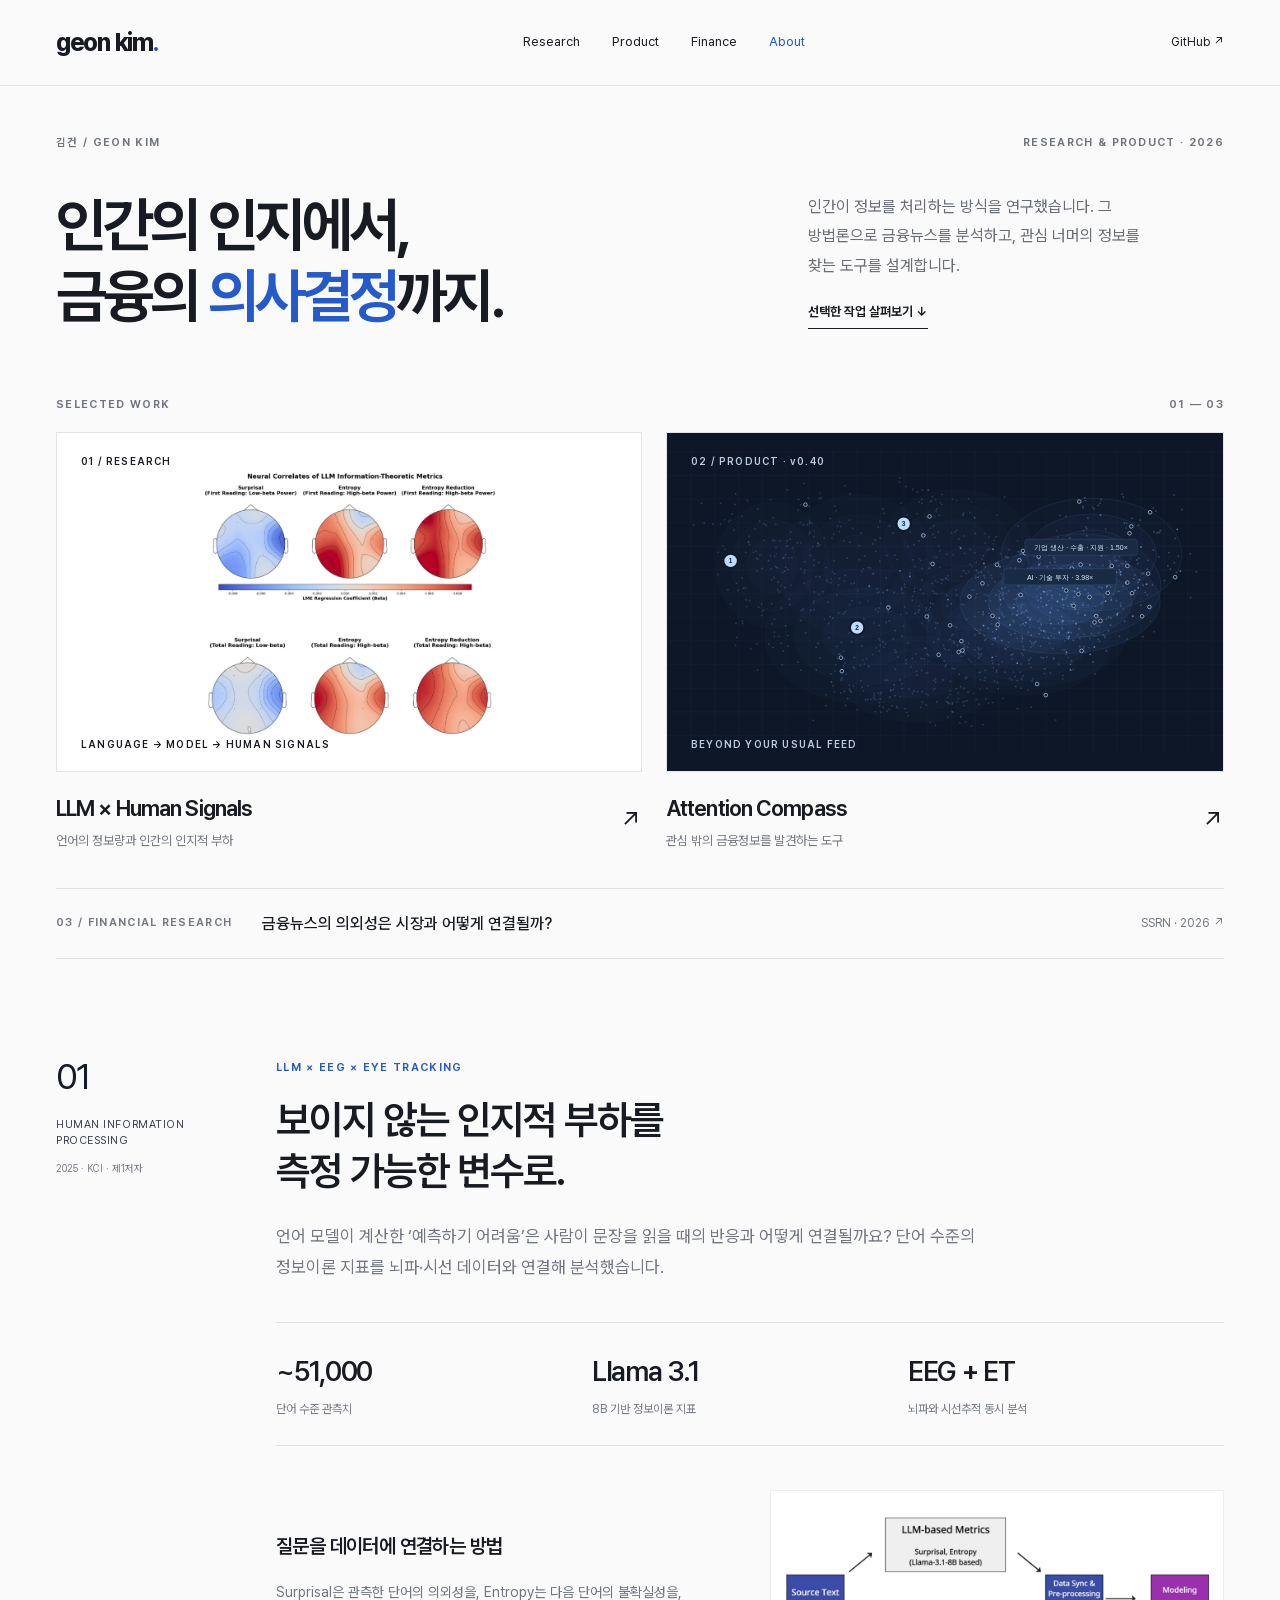
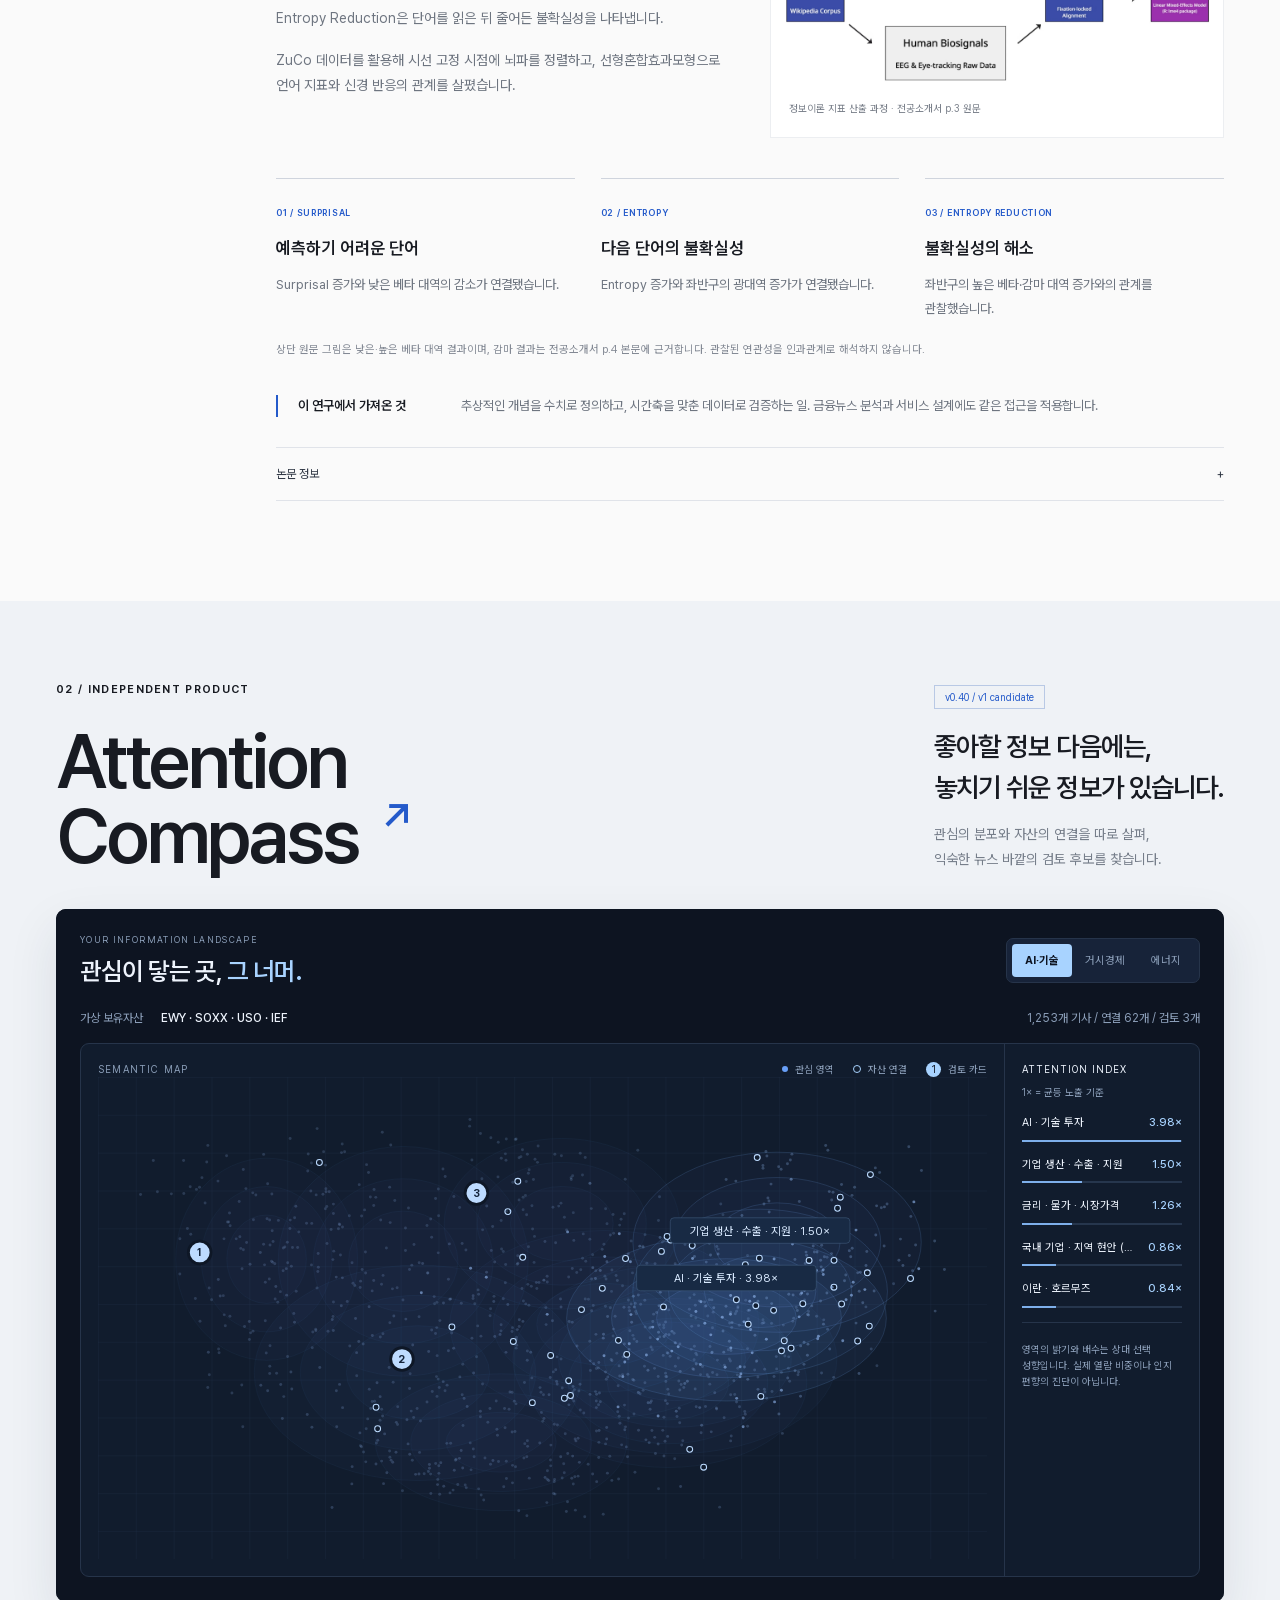
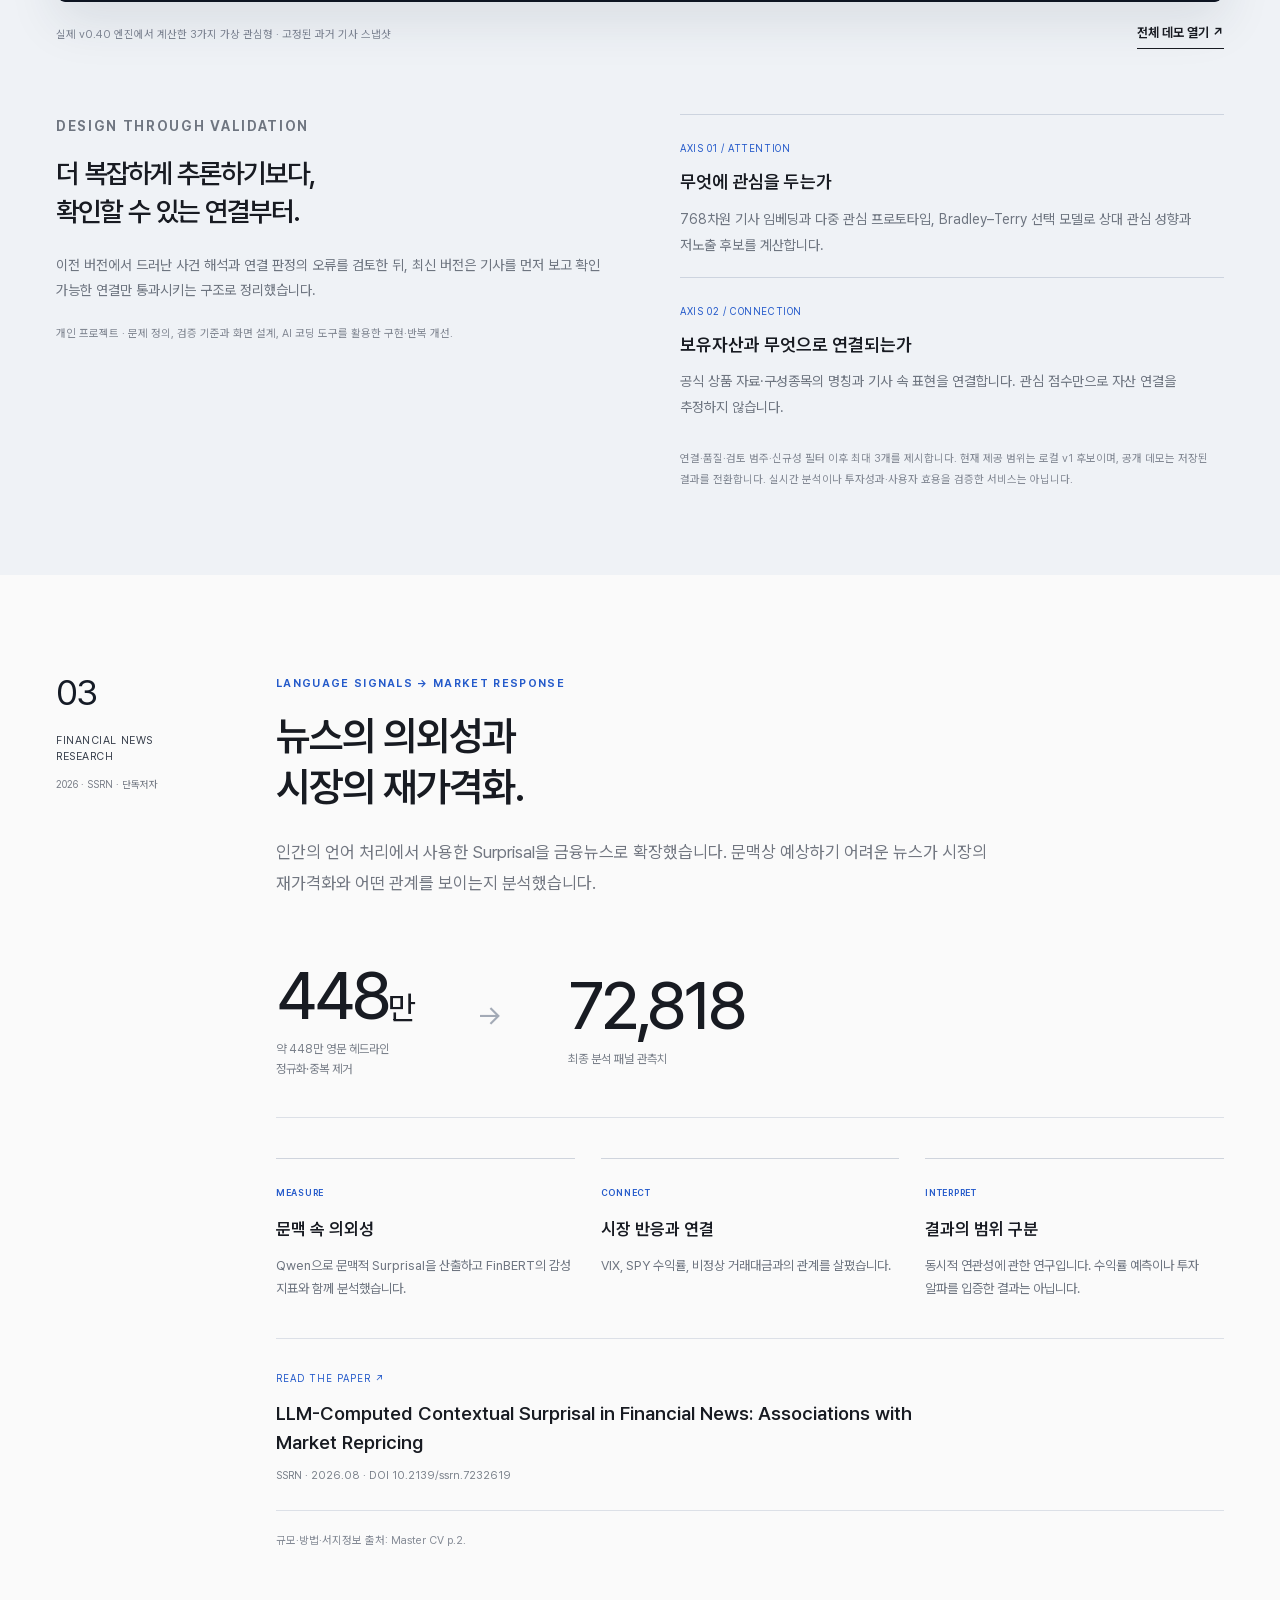
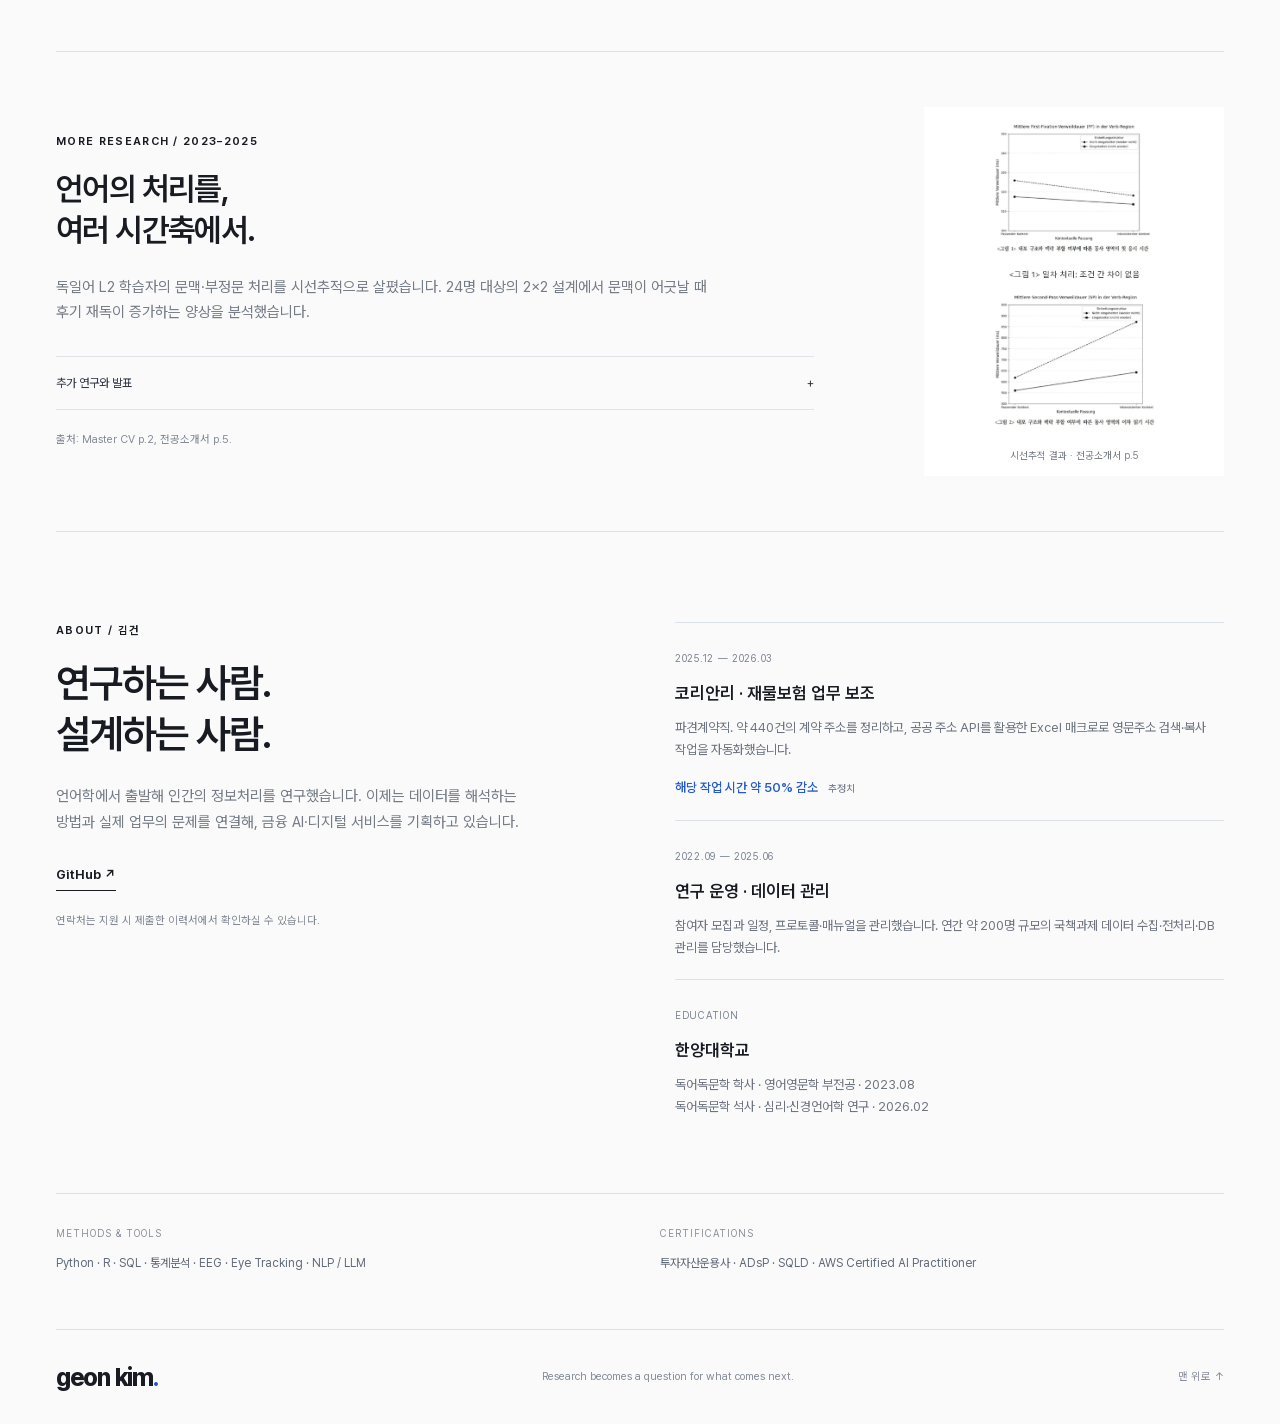
==== index.html @ 2569769a "Redesign portfolio and replace obsolete Compass image with v040 SVG demo" ====
<!doctype html>
<html lang="ko"><head><meta charset="utf-8"><meta name="viewport" content="width=device-width,initial-scale=1"><title>김건 · Geon Kim — Research & Product</title><meta name="description" content="인간의 정보처리 연구에서 금융 AI 서비스까지. 김건의 LLM·EEG 연구, Attention Compass, 금융뉴스 분석 포트폴리오."><meta name="theme-color" content="#fafafa"><meta property="og:title" content="김건 · Geon Kim — Research & Product"><meta property="og:description" content="인간의 인지에서, 금융의 의사결정까지."><link rel="stylesheet" href="styles.css"><script defer src="script.js"></script></head>
<body id="top"><a class="skip" href="#main">본문으로 이동</a><header class="header"><div class="wrap header-inner"><a class="wordmark" href="#top">geon kim<span>.</span></a><nav aria-label="주요 메뉴"><a href="#research">Research</a><a href="#compass">Product</a><a href="#finance">Finance</a><a href="#about">About</a></nav><a class="header-link" href="https://github.com/geon-geon" target="_blank" rel="noopener">GitHub ↗</a></div></header>
<main id="main"><section class="hero wrap"><div class="eyebrow hero-meta"><span>김건 / GEON KIM</span><span>RESEARCH & PRODUCT · 2026</span></div><div class="hero-main"><h1>인간의 인지에서,<br>금융의 <em>의사결정</em>까지.</h1><div class="hero-intro"><p>인간이 정보를 처리하는 방식을 연구했습니다. 그 방법론으로 금융뉴스를 분석하고, 관심 너머의 정보를 찾는 도구를 설계합니다.</p><a class="text-link" href="#research">선택한 작업 살펴보기 ↓</a></div></div>
<div class="section-label"><span>SELECTED WORK</span><span>01 — 03</span></div><div class="cover-grid"><a class="work-cover" href="#research"><div class="cover-image research-cover"><span class="cover-tag">01 / RESEARCH</span><img src="assets/eeg-topography.webp" alt="Surprisal, Entropy, Entropy Reduction과 베타 대역 EEG의 관계를 보여주는 원문 연구 그림" width="1437" height="1320"><span class="cover-bottom">LANGUAGE → MODEL → HUMAN SIGNALS</span></div><div class="cover-caption"><div><h2>LLM × Human Signals</h2><p>언어의 정보량과 인간의 인지적 부하</p></div><span>↗</span></div></a><a class="work-cover" href="#compass"><div class="cover-image product-cover"><span class="cover-tag">02 / PRODUCT · v0.40</span><img src="assets/compass-map.svg" alt="Attention Compass v0.40의 실제 기사 좌표와 자산 연결을 그린 벡터 지도" width="940" height="510"><span class="cover-bottom">BEYOND YOUR USUAL FEED</span></div><div class="cover-caption"><div><h2>Attention Compass</h2><p>관심 밖의 금융정보를 발견하는 도구</p></div><span>↗</span></div></a></div><a class="finance-teaser" href="#finance"><span class="eyebrow">03 / FINANCIAL RESEARCH</span><h2>금융뉴스의 의외성은 시장과 어떻게 연결될까?</h2><span>SSRN · 2026 ↗</span></a></section>
<section id="research" class="case wrap"><div class="case-rail"><span class="case-number">01</span><p>HUMAN INFORMATION<br>PROCESSING</p><span>2025 · KCI · 제1저자</span></div><div class="case-body"><p class="eyebrow blue">LLM × EEG × EYE TRACKING</p><h2>보이지 않는 인지적 부하를<br>측정 가능한 변수로.</h2><p class="lead">언어 모델이 계산한 ‘예측하기 어려움’은 사람이 문장을 읽을 때의 반응과 어떻게 연결될까요? 단어 수준의 정보이론 지표를 뇌파·시선 데이터와 연결해 분석했습니다.</p><div class="facts"><div><strong>~51,000</strong><span>단어 수준 관측치</span></div><div><strong>Llama 3.1</strong><span>8B 기반 정보이론 지표</span></div><div><strong>EEG + ET</strong><span>뇌파와 시선추적 동시 분석</span></div></div><div class="research-method"><div><h3>질문을 데이터에 연결하는 방법</h3><p>Surprisal은 관측한 단어의 의외성을, Entropy는 다음 단어의 불확실성을, Entropy Reduction은 단어를 읽은 뒤 줄어든 불확실성을 나타냅니다.</p><p>ZuCo 데이터를 활용해 시선 고정 시점에 뇌파를 정렬하고, 선형혼합효과모형으로 언어 지표와 신경 반응의 관계를 살폈습니다.</p></div><figure><img src="assets/research-pipeline.webp" alt="텍스트 입력, 언어 모델, 토큰별 정보이론 지표 산출의 연구 파이프라인 원문" width="2088" height="852" loading="lazy"><figcaption>정보이론 지표 산출 과정 · 전공소개서 p.3 원문</figcaption></figure></div><div class="findings"><article><span>01 / SURPRISAL</span><h3>예측하기 어려운 단어</h3><p>Surprisal 증가와 낮은 베타 대역의 감소가 연결됐습니다.</p></article><article><span>02 / ENTROPY</span><h3>다음 단어의 불확실성</h3><p>Entropy 증가와 좌반구의 광대역 증가가 연결됐습니다.</p></article><article><span>03 / ENTROPY REDUCTION</span><h3>불확실성의 해소</h3><p>좌반구의 높은 베타·감마 대역 증가와의 관계를 관찰했습니다.</p></article></div><p class="fine">상단 원문 그림은 낮은·높은 베타 대역 결과이며, 감마 결과는 전공소개서 p.4 본문에 근거합니다. 관찰된 연관성을 인과관계로 해석하지 않습니다.</p><div class="transfer"><span>이 연구에서 가져온 것</span><p>추상적인 개념을 수치로 정의하고, 시간축을 맞춘 데이터로 검증하는 일. 금융뉴스 분석과 서비스 설계에도 같은 접근을 적용합니다.</p></div><details><summary>논문 정보 <span>+</span></summary><p>「대규모 언어 모델 기반 정보 이론적 복잡도 지표와 언어 처리의 신경 상관성」, 『언어』 50(2), 573–595. 2025.06 · 제1저자.</p><p class="fine">출처: Master CV p.2, 전공소개서 pp.3–4.</p></details></div></section>
<section id="compass" class="product-section"><div class="wrap"><div class="product-heading"><div><p class="eyebrow">02 / INDEPENDENT PRODUCT</p><h2>Attention<br>Compass<span>↗</span></h2></div><div><span class="release">v0.40 / v1 candidate</span><h3>좋아할 정보 다음에는,<br>놓치기 쉬운 정보가 있습니다.</h3><p>관심의 분포와 자산의 연결을 따로 살펴,<br>익숙한 뉴스 바깥의 검토 후보를 찾습니다.</p></div></div><div class="demo-frame"><iframe src="attention/index.html?embed=1" title="Attention Compass v0.40: 가상 관심형을 전환하는 실제 결과 데모" loading="lazy"></iframe></div><div class="demo-caption"><p>실제 v0.40 엔진에서 계산한 3가지 가상 관심형 · 고정된 과거 기사 스냅샷</p><a class="text-link" href="attention/index.html" target="_blank" rel="noopener">전체 데모 열기 ↗</a></div><div class="product-story"><div><p class="eyebrow blue">DESIGN THROUGH VALIDATION</p><h3>더 복잡하게 추론하기보다,<br>확인할 수 있는 연결부터.</h3><p>이전 버전에서 드러난 사건 해석과 연결 판정의 오류를 검토한 뒤, 최신 버전은 기사를 먼저 보고 확인 가능한 연결만 통과시키는 구조로 정리했습니다.</p><p class="fine">개인 프로젝트 · 문제 정의, 검증 기준과 화면 설계, AI 코딩 도구를 활용한 구현·반복 개선.</p></div><div class="axes"><article><span>AXIS 01 / ATTENTION</span><h4>무엇에 관심을 두는가</h4><p>768차원 기사 임베딩과 다중 관심 프로토타입, Bradley–Terry 선택 모델로 상대 관심 성향과 저노출 후보를 계산합니다.</p></article><article><span>AXIS 02 / CONNECTION</span><h4>보유자산과 무엇으로 연결되는가</h4><p>공식 상품 자료·구성종목의 명칭과 기사 속 표현을 연결합니다. 관심 점수만으로 자산 연결을 추정하지 않습니다.</p></article><p class="fine">연결·품질·검토 범주·신규성 필터 이후 최대 3개를 제시합니다. 현재 제공 범위는 로컬 v1 후보이며, 공개 데모는 저장된 결과를 전환합니다. 실시간 분석이나 투자성과·사용자 효용을 검증한 서비스는 아닙니다.</p></div></div></div></section>
<section id="finance" class="case wrap"><div class="case-rail"><span class="case-number">03</span><p>FINANCIAL NEWS<br>RESEARCH</p><span>2026 · SSRN · 단독저자</span></div><div class="case-body"><p class="eyebrow blue">LANGUAGE SIGNALS → MARKET RESPONSE</p><h2>뉴스의 의외성과<br>시장의 재가격화.</h2><p class="lead">인간의 언어 처리에서 사용한 Surprisal을 금융뉴스로 확장했습니다. 문맥상 예상하기 어려운 뉴스가 시장의 재가격화와 어떤 관계를 보이는지 분석했습니다.</p><div class="data-flow"><div><strong>448<span>만</span></strong><p>약 448만 영문 헤드라인<br>정규화·중복 제거</p></div><span class="flow-arrow">→</span><div><strong>72,818</strong><p>최종 분석 패널 관측치</p></div></div><div class="findings finance-findings"><article><span>MEASURE</span><h3>문맥 속 의외성</h3><p>Qwen으로 문맥적 Surprisal을 산출하고 FinBERT의 감성 지표와 함께 분석했습니다.</p></article><article><span>CONNECT</span><h3>시장 반응과 연결</h3><p>VIX, SPY 수익률, 비정상 거래대금과의 관계를 살폈습니다.</p></article><article><span>INTERPRET</span><h3>결과의 범위 구분</h3><p>동시적 연관성에 관한 연구입니다. 수익률 예측이나 투자 알파를 입증한 결과는 아닙니다.</p></article></div><a class="paper-link" href="https://doi.org/10.2139/ssrn.7232619" target="_blank" rel="noopener"><span>READ THE PAPER ↗</span><h3>LLM-Computed Contextual Surprisal in Financial News: Associations with Market Repricing</h3><p>SSRN · 2026.08 · DOI 10.2139/ssrn.7232619</p></a><p class="fine">규모·방법·서지정보 출처: Master CV p.2.</p></div></section>
<section class="other wrap"><div><p class="eyebrow">MORE RESEARCH / 2023–2025</p><h2>언어의 처리를,<br>여러 시간축에서.</h2><p>독일어 L2 학습자의 문맥·부정문 처리를 시선추적으로 살폈습니다. 24명 대상의 2×2 설계에서 문맥이 어긋날 때 후기 재독이 증가하는 양상을 분석했습니다.</p><details><summary>추가 연구와 발표 <span>+</span></summary><p>「한국인 독일어 L2 학습자의 전제 처리 양상에 대한 시선 추적 연구」 · 『독어학』 51, 25–49 · 2025.06 · 제1저자.</p><p>「한국어 술어은유처리에 관한 다층 연구: Surprisal과 뇌신경학적 증거」 · 한국언어정보학회 가을학술대회 · 2023.11 · 단독 발표. ERP와 GPT Surprisal을 함께 분석했습니다.</p></details><p class="fine">출처: Master CV p.2, 전공소개서 p.5.</p></div><figure><img src="assets/eye-tracking.webp" alt="독일어 시선추적 연구의 초기 및 후기 처리 지표 그래프 원문" width="759" height="1443" loading="lazy"><figcaption>시선추적 결과 · 전공소개서 p.5</figcaption></figure></section>
<section id="about" class="about wrap"><div><p class="eyebrow">ABOUT / 김건</p><h2>연구하는 사람.<br>설계하는 사람.</h2><p>언어학에서 출발해 인간의 정보처리를 연구했습니다. 이제는 데이터를 해석하는 방법과 실제 업무의 문제를 연결해, 금융 AI·디지털 서비스를 기획하고 있습니다.</p><a class="text-link" href="https://github.com/geon-geon" target="_blank" rel="noopener">GitHub ↗</a><p class="fine">연락처는 지원 시 제출한 이력서에서 확인하실 수 있습니다.</p></div><div class="experience"><article><span>2025.12 — 2026.03</span><h3>코리안리 · 재물보험 업무 보조</h3><p>파견계약직. 약 440건의 계약 주소를 정리하고, 공공 주소 API를 활용한 Excel 매크로로 영문주소 검색·복사 작업을 자동화했습니다.</p><p class="highlight">해당 작업 시간 약 50% 감소 <small>추정치</small></p></article><article><span>2022.09 — 2025.06</span><h3>연구 운영 · 데이터 관리</h3><p>참여자 모집과 일정, 프로토콜·매뉴얼을 관리했습니다. 연간 약 200명 규모의 국책과제 데이터 수집·전처리·DB 관리를 담당했습니다.</p></article><article><span>EDUCATION</span><h3>한양대학교</h3><p>독어독문학 학사 · 영어영문학 부전공 · 2023.08<br>독어독문학 석사 · 심리·신경언어학 연구 · 2026.02</p></article></div></section><div class="skills wrap"><div><span>METHODS & TOOLS</span><p>Python · R · SQL · 통계분석 · EEG · Eye Tracking · NLP / LLM</p></div><div><span>CERTIFICATIONS</span><p>투자자산운용사 · ADsP · SQLD · AWS Certified AI Practitioner</p></div></div></main><footer class="footer wrap"><a class="wordmark" href="#top">geon kim<span>.</span></a><p>Research becomes a question for what comes next.</p><a href="#top">맨 위로 ↑</a></footer></body></html>
---- styles.css ----
@font-face{font-family:Portfolio;src:url('assets/portfolio-sans.woff2') format('woff2');font-weight:100 900;font-display:swap}*{box-sizing:border-box}html{scroll-behavior:smooth;scroll-padding-top:100px}body{margin:0;background:#fafafa;color:#181b22;font-family:Portfolio,Pretendard,-apple-system,BlinkMacSystemFont,'Segoe UI',sans-serif;word-break:keep-all;line-height:1.7}a{color:inherit;text-decoration:none}button,a,summary{touch-action:manipulation}a:focus-visible,summary:focus-visible{outline:2px solid #245aca;outline-offset:5px}img{max-width:100%;height:auto}figure{margin:0}p,h1,h2,h3,h4{margin:0}p+p{margin-top:16px}em{font-style:normal;color:#245aca}.wrap{width:calc(100% - 112px);max-width:1280px;margin:auto}.eyebrow,.section-label{font-size:11px;letter-spacing:.12em;font-weight:650}.blue{color:#245aca}.header{height:86px;border-bottom:1px solid #e5e5e8;background:#fafafaf5;position:sticky;top:0;z-index:20;backdrop-filter:blur(12px)}.header-inner{height:100%;display:flex;align-items:center;justify-content:space-between}.wordmark{font-size:25px;letter-spacing:-1.3px;font-weight:760}.wordmark span{color:#245aca}nav{display:flex;gap:32px;font-size:13px}nav a[aria-current]{color:#245aca}.header-link{font-size:12px}.hero{padding-top:48px}.hero-meta{display:flex;justify-content:space-between;color:#6f737c}.hero-main{display:grid;grid-template-columns:1.65fr 1fr;gap:65px;align-items:end;padding:36px 0 64px}h1{font-size:clamp(44px,4.65vw,68px);font-weight:650;line-height:1.2;letter-spacing:-.065em}.hero-intro{padding-bottom:3px}.hero-intro p{font-size:16px;color:#696d76;max-width:340px;line-height:1.85}.text-link{display:inline-block;font-size:13px;font-weight:650;padding-bottom:4px;border-bottom:1px solid currentColor}.hero-intro a{margin-top:21px}.section-label{display:flex;justify-content:space-between;margin-bottom:18px;color:#6f737c}.cover-grid{display:grid;grid-template-columns:1.05fr 1fr;gap:24px}.cover-image{height:340px;position:relative;overflow:hidden;border:1px solid #e3e5e9}.cover-tag,.cover-bottom{position:absolute;z-index:1;left:24px;font-size:10px;letter-spacing:.12em;font-weight:600}.cover-tag{top:20px}.cover-bottom{bottom:18px}.research-cover{background:#fff;display:flex;justify-content:center;align-items:center}.research-cover img{height:272px;width:auto;object-fit:contain;margin-top:5px}.product-cover{background:#0d1727;color:#bfcee3;display:flex;align-items:center}.product-cover img{width:100%;height:100%;object-fit:contain}.cover-caption{display:flex;justify-content:space-between;align-items:center;margin-top:18px}.cover-caption h2{font-size:22px;font-weight:620;letter-spacing:-.04em}.cover-caption p{color:#777b84;font-size:13px;margin-top:2px}.cover-caption>span{font-size:24px}.work-cover:hover .cover-caption h2{color:#245aca}.finance-teaser{border-block:1px solid #dfdfe4;display:flex;align-items:center;gap:30px;margin-top:36px;padding:21px 0}.finance-teaser>.eyebrow{color:#747881}.finance-teaser h2{font-size:16px;font-weight:500;flex:1}.finance-teaser>span:last-child{font-size:12px;color:#747881}.case{display:grid;grid-template-columns:170px 1fr;gap:50px;padding:100px 0}.case-rail{font-size:10px;color:#787d87}.case-number{font-size:36px;line-height:1;letter-spacing:-2px;color:#151b26}.case-rail p{font-size:11px;color:#373e4b;line-height:1.5;margin:22px 0 10px;letter-spacing:.05em}.case-body>h2,.other h2,.about h2{font-size:40px;line-height:1.28;letter-spacing:-.05em;font-weight:600;margin:17px 0 24px}.lead{font-size:17px;line-height:1.85;color:#717680;max-width:750px}.facts{display:grid;grid-template-columns:repeat(3,1fr);border-block:1px solid #dddfe4;margin:38px 0 44px;padding:25px 0}.facts>div{display:flex;flex-direction:column;gap:4px}.facts strong{font-size:28px;letter-spacing:-.045em;font-weight:550}.facts span{font-size:12px;color:#777d86}.research-method{display:grid;grid-template-columns:1fr 1fr;gap:40px;align-items:center}.research-method h3{font-size:20px;font-weight:600;letter-spacing:-.03em;margin-bottom:17px}.research-method p,.product-story p,.axes p{font-size:14px;line-height:1.85;color:#6e7580}.research-method figure{background:white;padding:20px 10px;border:1px solid #eceef1}.research-method figcaption{padding:5px 8px 0}figcaption{font-size:10px;color:#7b818b}.findings{display:grid;grid-template-columns:repeat(3,1fr);gap:26px;margin-top:40px}.findings article{border-top:1px solid #cfd4dd;padding-top:18px}.findings article>span{font-size:9px;font-weight:600;letter-spacing:.08em;color:#245aca}.findings h3{font-size:17px;font-weight:600;margin:10px 0}.findings p{font-size:13px;line-height:1.8;color:#6e7580}.fine{font-size:11px!important;color:#838994!important;line-height:1.8;margin-top:20px!important}.transfer{display:grid;grid-template-columns:145px 1fr;gap:18px;border-left:2px solid #245aca;padding-left:20px;margin-top:35px;font-size:13px}.transfer>span{font-weight:600}.transfer>p{color:#6e7580}details{border-top:1px solid #e0e3e9;border-bottom:1px solid #e0e3e9;margin-top:30px;padding:16px 0;font-size:13px;color:#626975}summary{cursor:pointer;list-style:none;font-size:12px;color:#313946;display:flex;justify-content:space-between}summary::-webkit-details-marker{display:none}details[open] summary{margin-bottom:18px}.product-section{background:#eff2f6;padding:80px 0 85px}.product-heading{display:flex;align-items:center;justify-content:space-between;margin-bottom:36px;gap:30px}.product-heading h2{font-size:76px;line-height:.98;letter-spacing:-.055em;font-weight:550;margin-top:24px}.product-heading h2 span{font-size:42px;display:inline-block;margin-left:20px;color:#245aca;vertical-align:top}.release{font-size:10px;color:#245aca;border:1px solid #b9c9e5;padding:5px 10px}.product-heading h3{font-size:27px;line-height:1.5;font-weight:550;letter-spacing:-.035em;margin:18px 0 14px}.product-heading p:not(.eyebrow){font-size:14px;color:#767e8a;line-height:1.8}.demo-frame{border-radius:10px;overflow:hidden;background:#0d1421;box-shadow:0 20px 50px #1c32491a}.demo-frame iframe{width:100%;height:760px;display:block;border:0}.demo-caption{display:flex;justify-content:space-between;gap:20px;align-items:center;margin-top:20px}.demo-caption p{font-size:11px;color:#7b8290}.product-story{display:grid;grid-template-columns:1fr 1fr;gap:80px;margin-top:65px}.product-story h3{font-size:27px;line-height:1.4;letter-spacing:-.04em;font-weight:550;margin:15px 0 22px}.axes article{padding:18px 0;border-top:1px solid #cdd4df}.axes article>span{font-size:10px;letter-spacing:.06em;color:#245aca}.axes h4{font-size:18px;font-weight:600;margin:7px 0 9px}.axes .fine{margin-top:10px!important}.data-flow{display:flex;align-items:center;gap:65px;padding:38px 0;margin-top:15px;border-bottom:1px solid #dce0e7}.data-flow strong{font-size:66px;font-weight:450;letter-spacing:-.06em;line-height:1.3}.data-flow strong span{font-size:32px}.data-flow p{font-size:12px;color:#7a808a}.flow-arrow{font-size:28px;color:#a3aab6}.paper-link{display:block;padding:24px 0;margin-top:38px;border-block:1px solid #dce0e7}.paper-link>span{font-size:10px;letter-spacing:.1em;color:#245aca}.paper-link h3{font-size:19px;line-height:1.5;font-weight:550;max-width:660px;margin:10px 0}.paper-link p{font-size:11px;color:#7a808a}.other{display:grid;grid-template-columns:1fr 300px;gap:110px;border-block:1px solid #dce0e7;padding:55px 0;align-items:center}.other>div>p:not(.eyebrow):not(.fine){font-size:15px;color:#757c86;max-width:680px}.other h2{font-size:32px}.other figure{text-align:center;background:#fff;padding:12px}.other img{height:310px;width:auto;object-fit:contain}.other figcaption{margin-top:10px}.about{padding:90px 0 55px;display:grid;grid-template-columns:1fr 1.1fr;gap:120px}.about>div>p:not(.eyebrow):not(.fine){font-size:15px;color:#757c86;margin-bottom:25px}.experience article{border-top:1px solid #dce0e7;padding:20px 0}.experience article>span{font-size:10px;color:#7b8290;letter-spacing:.07em}.experience h3{font-size:17px;font-weight:600;margin:9px 0}.experience p{font-size:13px;color:#6e7580}.experience .highlight{color:#245aca;font-weight:550}.highlight small{font-size:10px;margin-left:7px;color:#7b8290}.skills{display:grid;grid-template-columns:1fr 1fr;gap:40px;border-top:1px solid #dce0e7;padding:24px 0 55px}.skills span{font-size:10px;letter-spacing:.1em;color:#8a909a}.skills p{font-size:12px;margin-top:8px;color:#626b79}.footer{border-top:1px solid #dce0e7;padding:26px 0;display:flex;justify-content:space-between;align-items:center;font-size:11px;color:#848b96}.footer .wordmark{color:#181b22}.skip{position:fixed;top:-100px;left:15px;z-index:100;background:#fff;padding:10px}.skip:focus{top:10px}@media(min-width:1600px){.hero-main{gap:130px}}@media(max-width:1100px){.wrap{width:calc(100% - 64px)}.hero-main{gap:35px}h1{font-size:48px}.case{grid-template-columns:120px 1fr;gap:30px}.research-method{gap:25px}.cover-image{height:300px}.research-cover img{height:240px}.product-story{gap:40px}.demo-frame iframe{height:650px}.about{gap:60px}.other{gap:50px}}@media(max-width:760px){html{scroll-padding-top:80px}.wrap{width:calc(100% - 40px)}.header{height:68px}.wordmark{font-size:21px}nav{gap:16px;font-size:11px}.header-link{display:none}.hero{padding-top:30px}.hero-meta{font-size:9px;letter-spacing:.05em}.hero-main{display:block;padding:28px 0 36px}h1{font-size:clamp(32px,7.3vw,54px)}.hero-intro{margin-top:25px}.hero-intro p{font-size:14px;max-width:500px}.hero-intro a{margin-top:13px}.section-label{font-size:9px}.cover-grid{grid-template-columns:1fr;gap:25px}.cover-image{height:280px}.research-cover img{height:210px}.cover-caption{margin-top:12px}.cover-caption h2{font-size:20px}.cover-caption p{font-size:12px}.finance-teaser{gap:10px;display:grid;grid-template-columns:1fr auto;padding:18px 0;margin-top:27px}.finance-teaser .eyebrow{grid-column:1/-1;font-size:9px}.finance-teaser h2{font-size:14px}.finance-teaser>span:last-child{font-size:9px}.case{display:block;padding:55px 0}.case-rail{display:flex;align-items:center;gap:16px;margin-bottom:26px}.case-number{font-size:24px}.case-rail p{margin:0;font-size:9px}.case-rail>span:last-child{margin-left:auto;font-size:9px}.case-body>h2,.about h2{font-size:31px;margin:14px 0 20px}.lead{font-size:15px}.facts{margin:28px 0;padding:20px 0;gap:8px}.facts strong{font-size:22px}.facts span{font-size:10px}.research-method{grid-template-columns:1fr;gap:25px}.findings{grid-template-columns:1fr;gap:20px;margin-top:28px}.findings h3{margin:6px 0}.findings p{font-size:13px}.transfer{display:block;padding-left:15px}.transfer p{margin-top:8px}.product-section{padding:50px 0}.product-heading{display:block}.product-heading h2{font-size:61px;margin-top:18px}.product-heading>div+div{margin-top:30px}.product-heading h3{font-size:24px}.product-heading p:not(.eyebrow){font-size:13px}.demo-frame{margin-inline:-10px;border-radius:7px}.demo-frame iframe{height:clamp(390px,calc(100vw * .543 + 220px),640px)}.demo-caption{display:block}.demo-caption a{margin-top:10px;font-size:12px}.product-story{display:block;margin-top:35px}.product-story h3{font-size:25px}.axes{margin-top:30px}.data-flow{gap:25px;padding:28px 0}.data-flow strong{font-size:43px}.data-flow strong span{font-size:25px}.data-flow p{font-size:10px}.flow-arrow{font-size:20px}.paper-link h3{font-size:17px}.other{grid-template-columns:1fr;gap:30px;padding:40px 0}.other h2{font-size:28px}.other figure{max-width:250px;margin:auto}.about{grid-template-columns:1fr;gap:32px;padding:55px 0 30px}.skills{grid-template-columns:1fr;gap:20px;padding-bottom:35px}.footer{flex-wrap:wrap;gap:10px}.footer p{display:none}.fine{font-size:10px!important}}@media(prefers-reduced-motion:reduce){html{scroll-behavior:auto}}@media print{.header,.skip,iframe{display:none}.wrap{width:100%}.case,.about{break-inside:avoid}body{background:white}.cover-image{height:220px}.product-section{padding:30px 0}a{color:inherit}}
@media(max-width:360px){.header .wordmark{font-size:18px;white-space:nowrap}.header nav{gap:10px;font-size:10px}}
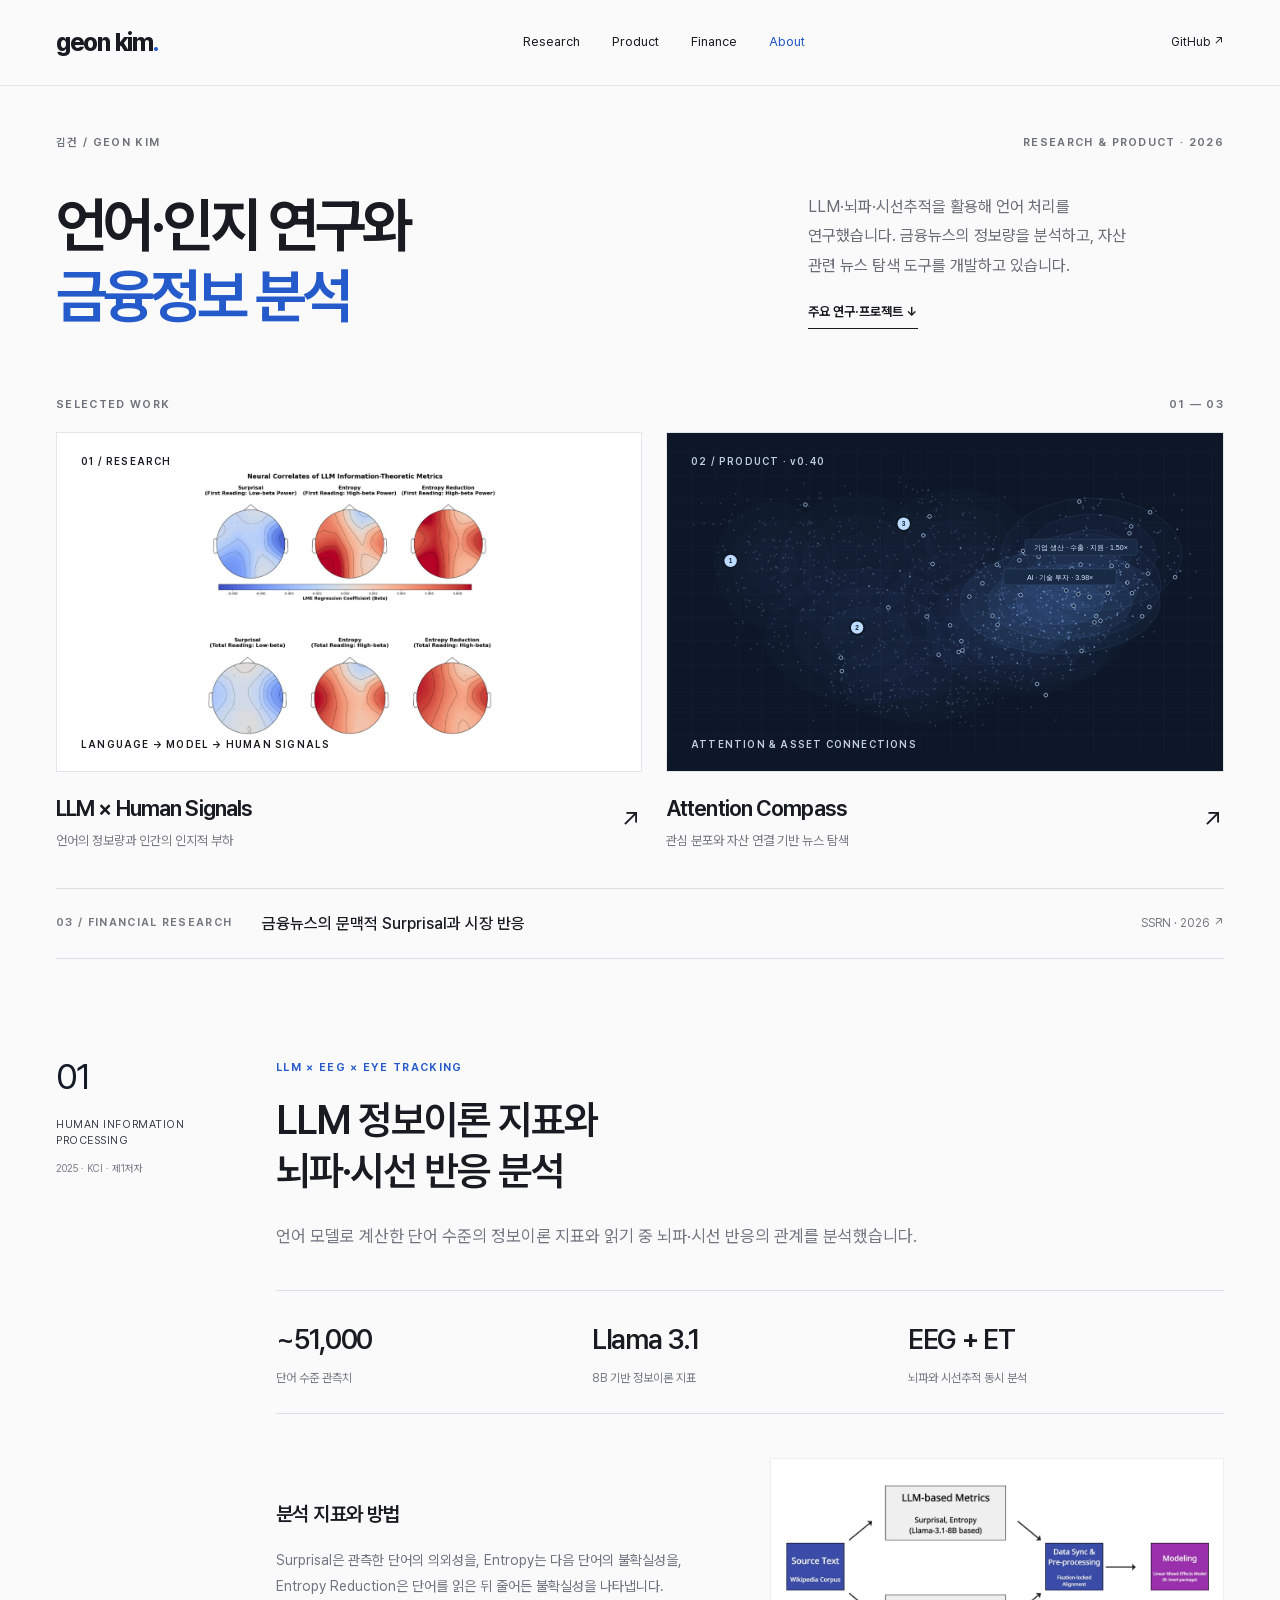
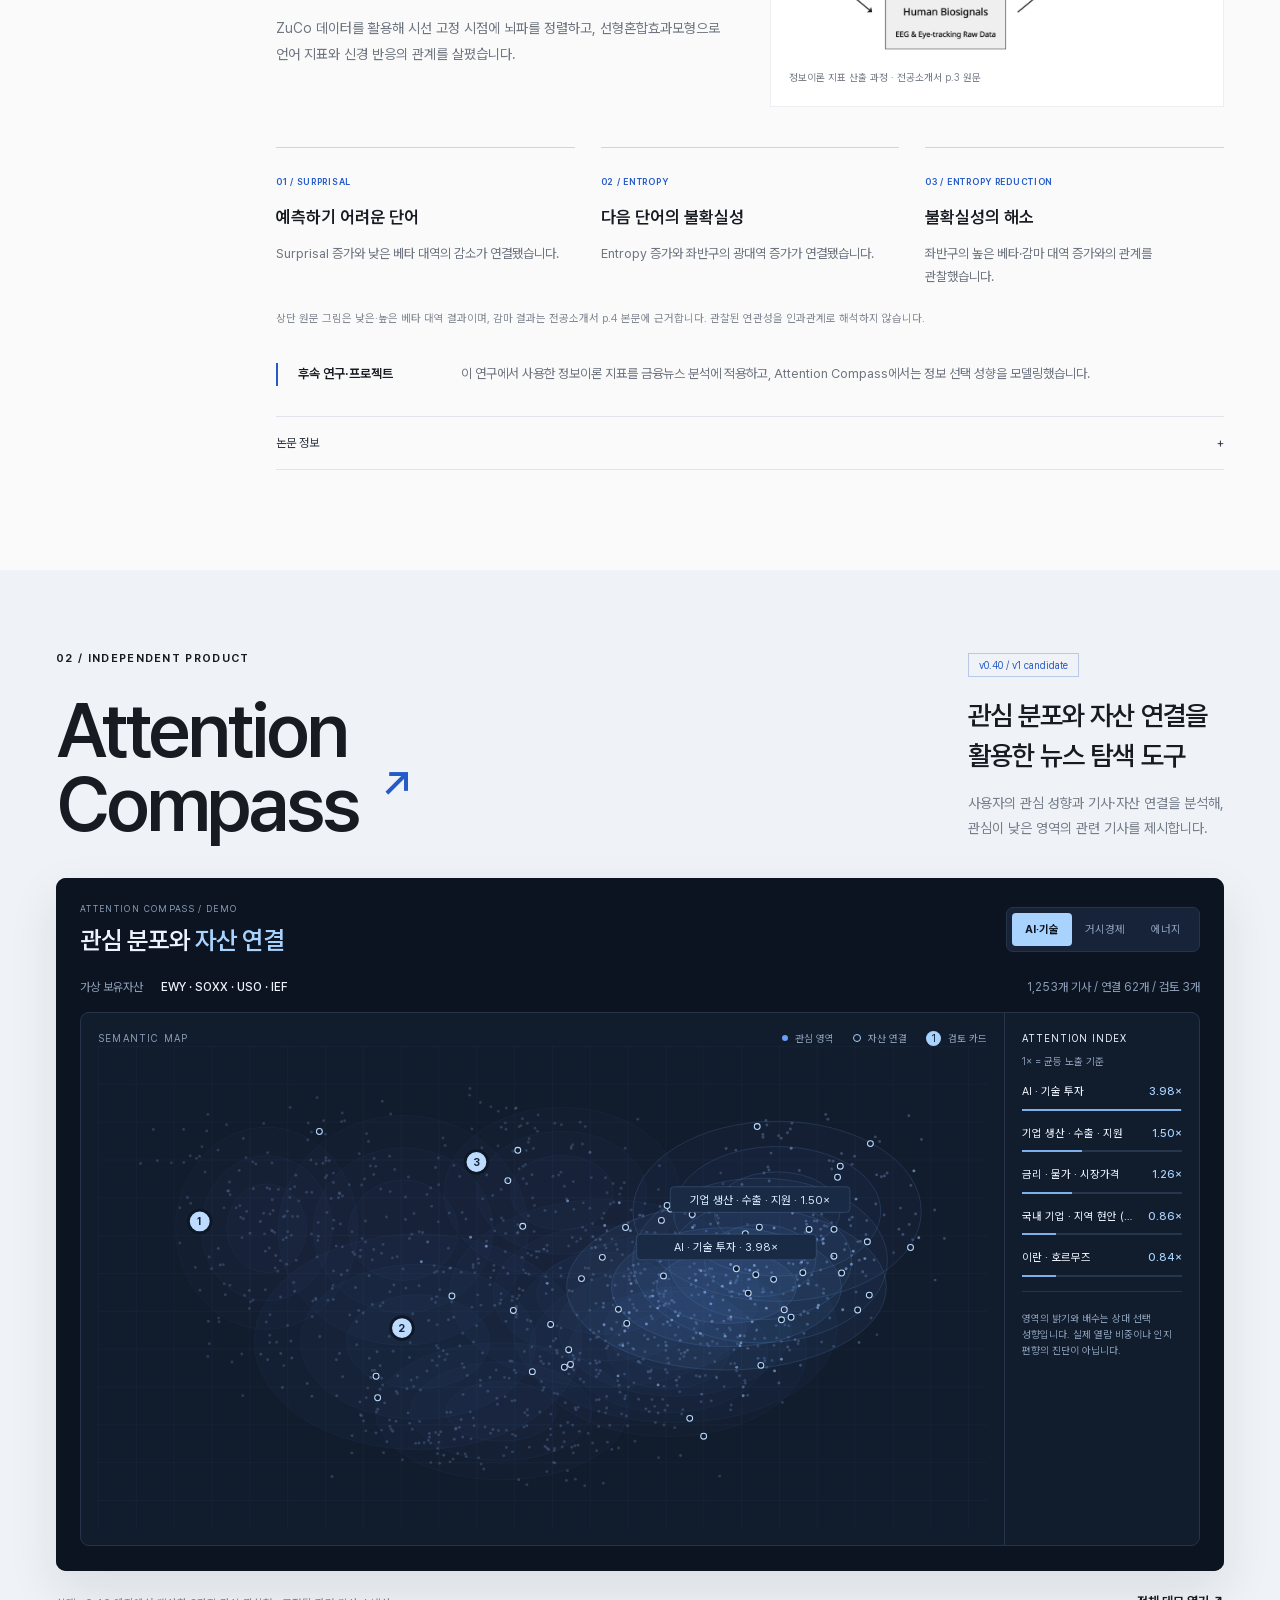
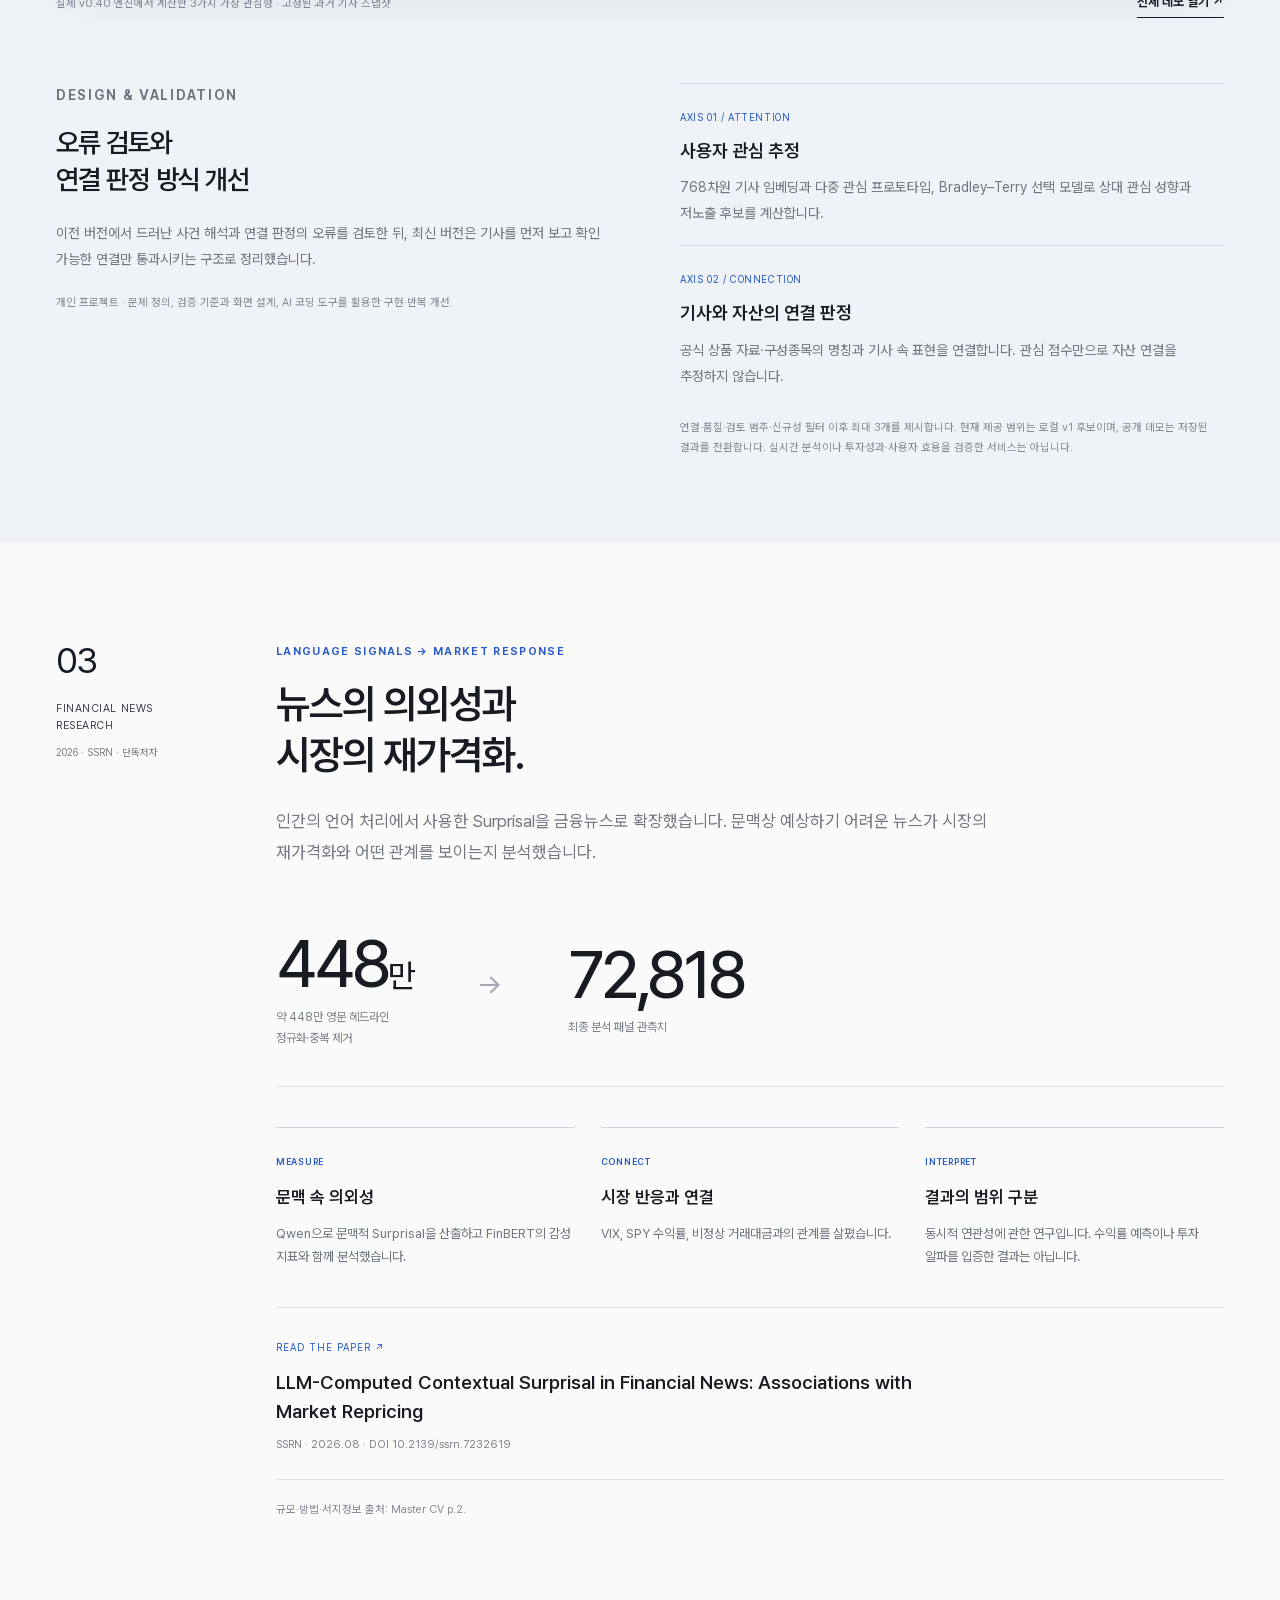
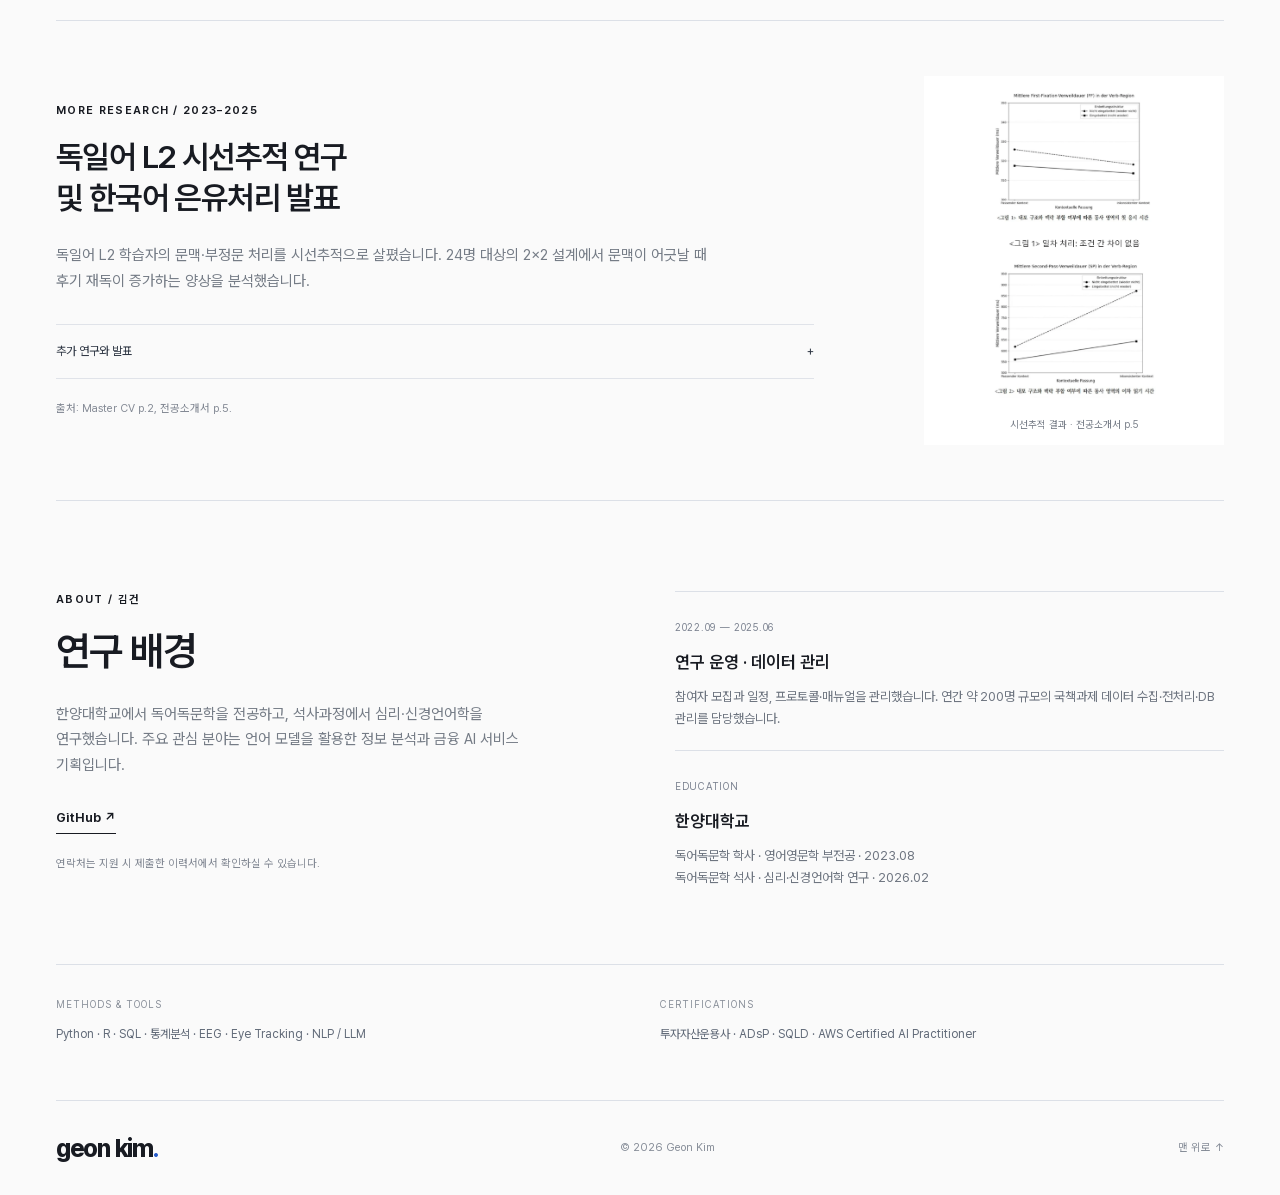
==== commit 4357ae1d: "Use direct descriptive copy and remove Korean Re experience" ====
--- a/index.html
+++ b/index.html
@@ -1,10 +1,10 @@
 <!doctype html>
-<html lang="ko"><head><meta charset="utf-8"><meta name="viewport" content="width=device-width,initial-scale=1"><title>김건 · Geon Kim — Research & Product</title><meta name="description" content="인간의 정보처리 연구에서 금융 AI 서비스까지. 김건의 LLM·EEG 연구, Attention Compass, 금융뉴스 분석 포트폴리오."><meta name="theme-color" content="#fafafa"><meta property="og:title" content="김건 · Geon Kim — Research & Product"><meta property="og:description" content="인간의 인지에서, 금융의 의사결정까지."><link rel="stylesheet" href="styles.css"><script defer src="script.js"></script></head>
+<html lang="ko"><head><meta charset="utf-8"><meta name="viewport" content="width=device-width,initial-scale=1"><title>김건 · Geon Kim — Research & Product</title><meta name="description" content="김건의 언어·인지 연구, 금융뉴스 분석, Attention Compass 프로젝트 포트폴리오."><meta name="theme-color" content="#fafafa"><meta property="og:title" content="김건 · Geon Kim — Research & Product"><meta property="og:description" content="언어·인지 연구와 금융정보 분석."><link rel="stylesheet" href="styles.css"><script defer src="script.js"></script></head>
 <body id="top"><a class="skip" href="#main">본문으로 이동</a><header class="header"><div class="wrap header-inner"><a class="wordmark" href="#top">geon kim<span>.</span></a><nav aria-label="주요 메뉴"><a href="#research">Research</a><a href="#compass">Product</a><a href="#finance">Finance</a><a href="#about">About</a></nav><a class="header-link" href="https://github.com/geon-geon" target="_blank" rel="noopener">GitHub ↗</a></div></header>
-<main id="main"><section class="hero wrap"><div class="eyebrow hero-meta"><span>김건 / GEON KIM</span><span>RESEARCH & PRODUCT · 2026</span></div><div class="hero-main"><h1>인간의 인지에서,<br>금융의 <em>의사결정</em>까지.</h1><div class="hero-intro"><p>인간이 정보를 처리하는 방식을 연구했습니다. 그 방법론으로 금융뉴스를 분석하고, 관심 너머의 정보를 찾는 도구를 설계합니다.</p><a class="text-link" href="#research">선택한 작업 살펴보기 ↓</a></div></div>
-<div class="section-label"><span>SELECTED WORK</span><span>01 — 03</span></div><div class="cover-grid"><a class="work-cover" href="#research"><div class="cover-image research-cover"><span class="cover-tag">01 / RESEARCH</span><img src="assets/eeg-topography.webp" alt="Surprisal, Entropy, Entropy Reduction과 베타 대역 EEG의 관계를 보여주는 원문 연구 그림" width="1437" height="1320"><span class="cover-bottom">LANGUAGE → MODEL → HUMAN SIGNALS</span></div><div class="cover-caption"><div><h2>LLM × Human Signals</h2><p>언어의 정보량과 인간의 인지적 부하</p></div><span>↗</span></div></a><a class="work-cover" href="#compass"><div class="cover-image product-cover"><span class="cover-tag">02 / PRODUCT · v0.40</span><img src="assets/compass-map.svg" alt="Attention Compass v0.40의 실제 기사 좌표와 자산 연결을 그린 벡터 지도" width="940" height="510"><span class="cover-bottom">BEYOND YOUR USUAL FEED</span></div><div class="cover-caption"><div><h2>Attention Compass</h2><p>관심 밖의 금융정보를 발견하는 도구</p></div><span>↗</span></div></a></div><a class="finance-teaser" href="#finance"><span class="eyebrow">03 / FINANCIAL RESEARCH</span><h2>금융뉴스의 의외성은 시장과 어떻게 연결될까?</h2><span>SSRN · 2026 ↗</span></a></section>
-<section id="research" class="case wrap"><div class="case-rail"><span class="case-number">01</span><p>HUMAN INFORMATION<br>PROCESSING</p><span>2025 · KCI · 제1저자</span></div><div class="case-body"><p class="eyebrow blue">LLM × EEG × EYE TRACKING</p><h2>보이지 않는 인지적 부하를<br>측정 가능한 변수로.</h2><p class="lead">언어 모델이 계산한 ‘예측하기 어려움’은 사람이 문장을 읽을 때의 반응과 어떻게 연결될까요? 단어 수준의 정보이론 지표를 뇌파·시선 데이터와 연결해 분석했습니다.</p><div class="facts"><div><strong>~51,000</strong><span>단어 수준 관측치</span></div><div><strong>Llama 3.1</strong><span>8B 기반 정보이론 지표</span></div><div><strong>EEG + ET</strong><span>뇌파와 시선추적 동시 분석</span></div></div><div class="research-method"><div><h3>질문을 데이터에 연결하는 방법</h3><p>Surprisal은 관측한 단어의 의외성을, Entropy는 다음 단어의 불확실성을, Entropy Reduction은 단어를 읽은 뒤 줄어든 불확실성을 나타냅니다.</p><p>ZuCo 데이터를 활용해 시선 고정 시점에 뇌파를 정렬하고, 선형혼합효과모형으로 언어 지표와 신경 반응의 관계를 살폈습니다.</p></div><figure><img src="assets/research-pipeline.webp" alt="텍스트 입력, 언어 모델, 토큰별 정보이론 지표 산출의 연구 파이프라인 원문" width="2088" height="852" loading="lazy"><figcaption>정보이론 지표 산출 과정 · 전공소개서 p.3 원문</figcaption></figure></div><div class="findings"><article><span>01 / SURPRISAL</span><h3>예측하기 어려운 단어</h3><p>Surprisal 증가와 낮은 베타 대역의 감소가 연결됐습니다.</p></article><article><span>02 / ENTROPY</span><h3>다음 단어의 불확실성</h3><p>Entropy 증가와 좌반구의 광대역 증가가 연결됐습니다.</p></article><article><span>03 / ENTROPY REDUCTION</span><h3>불확실성의 해소</h3><p>좌반구의 높은 베타·감마 대역 증가와의 관계를 관찰했습니다.</p></article></div><p class="fine">상단 원문 그림은 낮은·높은 베타 대역 결과이며, 감마 결과는 전공소개서 p.4 본문에 근거합니다. 관찰된 연관성을 인과관계로 해석하지 않습니다.</p><div class="transfer"><span>이 연구에서 가져온 것</span><p>추상적인 개념을 수치로 정의하고, 시간축을 맞춘 데이터로 검증하는 일. 금융뉴스 분석과 서비스 설계에도 같은 접근을 적용합니다.</p></div><details><summary>논문 정보 <span>+</span></summary><p>「대규모 언어 모델 기반 정보 이론적 복잡도 지표와 언어 처리의 신경 상관성」, 『언어』 50(2), 573–595. 2025.06 · 제1저자.</p><p class="fine">출처: Master CV p.2, 전공소개서 pp.3–4.</p></details></div></section>
-<section id="compass" class="product-section"><div class="wrap"><div class="product-heading"><div><p class="eyebrow">02 / INDEPENDENT PRODUCT</p><h2>Attention<br>Compass<span>↗</span></h2></div><div><span class="release">v0.40 / v1 candidate</span><h3>좋아할 정보 다음에는,<br>놓치기 쉬운 정보가 있습니다.</h3><p>관심의 분포와 자산의 연결을 따로 살펴,<br>익숙한 뉴스 바깥의 검토 후보를 찾습니다.</p></div></div><div class="demo-frame"><iframe src="attention/index.html?embed=1" title="Attention Compass v0.40: 가상 관심형을 전환하는 실제 결과 데모" loading="lazy"></iframe></div><div class="demo-caption"><p>실제 v0.40 엔진에서 계산한 3가지 가상 관심형 · 고정된 과거 기사 스냅샷</p><a class="text-link" href="attention/index.html" target="_blank" rel="noopener">전체 데모 열기 ↗</a></div><div class="product-story"><div><p class="eyebrow blue">DESIGN THROUGH VALIDATION</p><h3>더 복잡하게 추론하기보다,<br>확인할 수 있는 연결부터.</h3><p>이전 버전에서 드러난 사건 해석과 연결 판정의 오류를 검토한 뒤, 최신 버전은 기사를 먼저 보고 확인 가능한 연결만 통과시키는 구조로 정리했습니다.</p><p class="fine">개인 프로젝트 · 문제 정의, 검증 기준과 화면 설계, AI 코딩 도구를 활용한 구현·반복 개선.</p></div><div class="axes"><article><span>AXIS 01 / ATTENTION</span><h4>무엇에 관심을 두는가</h4><p>768차원 기사 임베딩과 다중 관심 프로토타입, Bradley–Terry 선택 모델로 상대 관심 성향과 저노출 후보를 계산합니다.</p></article><article><span>AXIS 02 / CONNECTION</span><h4>보유자산과 무엇으로 연결되는가</h4><p>공식 상품 자료·구성종목의 명칭과 기사 속 표현을 연결합니다. 관심 점수만으로 자산 연결을 추정하지 않습니다.</p></article><p class="fine">연결·품질·검토 범주·신규성 필터 이후 최대 3개를 제시합니다. 현재 제공 범위는 로컬 v1 후보이며, 공개 데모는 저장된 결과를 전환합니다. 실시간 분석이나 투자성과·사용자 효용을 검증한 서비스는 아닙니다.</p></div></div></div></section>
+<main id="main"><section class="hero wrap"><div class="eyebrow hero-meta"><span>김건 / GEON KIM</span><span>RESEARCH & PRODUCT · 2026</span></div><div class="hero-main"><h1>언어·인지 연구와<br><em>금융정보 분석</em></h1><div class="hero-intro"><p>LLM·뇌파·시선추적을 활용해 언어 처리를 연구했습니다. 금융뉴스의 정보량을 분석하고, 자산 관련 뉴스 탐색 도구를 개발하고 있습니다.</p><a class="text-link" href="#research">주요 연구·프로젝트 ↓</a></div></div>
+<div class="section-label"><span>SELECTED WORK</span><span>01 — 03</span></div><div class="cover-grid"><a class="work-cover" href="#research"><div class="cover-image research-cover"><span class="cover-tag">01 / RESEARCH</span><img src="assets/eeg-topography.webp" alt="Surprisal, Entropy, Entropy Reduction과 베타 대역 EEG의 관계를 보여주는 원문 연구 그림" width="1437" height="1320"><span class="cover-bottom">LANGUAGE → MODEL → HUMAN SIGNALS</span></div><div class="cover-caption"><div><h2>LLM × Human Signals</h2><p>언어의 정보량과 인간의 인지적 부하</p></div><span>↗</span></div></a><a class="work-cover" href="#compass"><div class="cover-image product-cover"><span class="cover-tag">02 / PRODUCT · v0.40</span><img src="assets/compass-map.svg" alt="Attention Compass v0.40의 실제 기사 좌표와 자산 연결을 그린 벡터 지도" width="940" height="510"><span class="cover-bottom">ATTENTION & ASSET CONNECTIONS</span></div><div class="cover-caption"><div><h2>Attention Compass</h2><p>관심 분포와 자산 연결 기반 뉴스 탐색</p></div><span>↗</span></div></a></div><a class="finance-teaser" href="#finance"><span class="eyebrow">03 / FINANCIAL RESEARCH</span><h2>금융뉴스의 문맥적 Surprisal과 시장 반응</h2><span>SSRN · 2026 ↗</span></a></section>
+<section id="research" class="case wrap"><div class="case-rail"><span class="case-number">01</span><p>HUMAN INFORMATION<br>PROCESSING</p><span>2025 · KCI · 제1저자</span></div><div class="case-body"><p class="eyebrow blue">LLM × EEG × EYE TRACKING</p><h2>LLM 정보이론 지표와<br>뇌파·시선 반응 분석</h2><p class="lead">언어 모델로 계산한 단어 수준의 정보이론 지표와 읽기 중 뇌파·시선 반응의 관계를 분석했습니다.</p><div class="facts"><div><strong>~51,000</strong><span>단어 수준 관측치</span></div><div><strong>Llama 3.1</strong><span>8B 기반 정보이론 지표</span></div><div><strong>EEG + ET</strong><span>뇌파와 시선추적 동시 분석</span></div></div><div class="research-method"><div><h3>분석 지표와 방법</h3><p>Surprisal은 관측한 단어의 의외성을, Entropy는 다음 단어의 불확실성을, Entropy Reduction은 단어를 읽은 뒤 줄어든 불확실성을 나타냅니다.</p><p>ZuCo 데이터를 활용해 시선 고정 시점에 뇌파를 정렬하고, 선형혼합효과모형으로 언어 지표와 신경 반응의 관계를 살폈습니다.</p></div><figure><img src="assets/research-pipeline.webp" alt="텍스트 입력, 언어 모델, 토큰별 정보이론 지표 산출의 연구 파이프라인 원문" width="2088" height="852" loading="lazy"><figcaption>정보이론 지표 산출 과정 · 전공소개서 p.3 원문</figcaption></figure></div><div class="findings"><article><span>01 / SURPRISAL</span><h3>예측하기 어려운 단어</h3><p>Surprisal 증가와 낮은 베타 대역의 감소가 연결됐습니다.</p></article><article><span>02 / ENTROPY</span><h3>다음 단어의 불확실성</h3><p>Entropy 증가와 좌반구의 광대역 증가가 연결됐습니다.</p></article><article><span>03 / ENTROPY REDUCTION</span><h3>불확실성의 해소</h3><p>좌반구의 높은 베타·감마 대역 증가와의 관계를 관찰했습니다.</p></article></div><p class="fine">상단 원문 그림은 낮은·높은 베타 대역 결과이며, 감마 결과는 전공소개서 p.4 본문에 근거합니다. 관찰된 연관성을 인과관계로 해석하지 않습니다.</p><div class="transfer"><span>후속 연구·프로젝트</span><p>이 연구에서 사용한 정보이론 지표를 금융뉴스 분석에 적용하고, Attention Compass에서는 정보 선택 성향을 모델링했습니다.</p></div><details><summary>논문 정보 <span>+</span></summary><p>「대규모 언어 모델 기반 정보 이론적 복잡도 지표와 언어 처리의 신경 상관성」, 『언어』 50(2), 573–595. 2025.06 · 제1저자.</p><p class="fine">출처: Master CV p.2, 전공소개서 pp.3–4.</p></details></div></section>
+<section id="compass" class="product-section"><div class="wrap"><div class="product-heading"><div><p class="eyebrow">02 / INDEPENDENT PRODUCT</p><h2>Attention<br>Compass<span>↗</span></h2></div><div><span class="release">v0.40 / v1 candidate</span><h3>관심 분포와 자산 연결을<br>활용한 뉴스 탐색 도구</h3><p>사용자의 관심 성향과 기사·자산 연결을 분석해,<br>관심이 낮은 영역의 관련 기사를 제시합니다.</p></div></div><div class="demo-frame"><iframe src="attention/index.html?embed=1" title="Attention Compass v0.40: 가상 관심형을 전환하는 실제 결과 데모" loading="lazy"></iframe></div><div class="demo-caption"><p>실제 v0.40 엔진에서 계산한 3가지 가상 관심형 · 고정된 과거 기사 스냅샷</p><a class="text-link" href="attention/index.html" target="_blank" rel="noopener">전체 데모 열기 ↗</a></div><div class="product-story"><div><p class="eyebrow blue">DESIGN & VALIDATION</p><h3>오류 검토와<br>연결 판정 방식 개선</h3><p>이전 버전에서 드러난 사건 해석과 연결 판정의 오류를 검토한 뒤, 최신 버전은 기사를 먼저 보고 확인 가능한 연결만 통과시키는 구조로 정리했습니다.</p><p class="fine">개인 프로젝트 · 문제 정의, 검증 기준과 화면 설계, AI 코딩 도구를 활용한 구현·반복 개선.</p></div><div class="axes"><article><span>AXIS 01 / ATTENTION</span><h4>사용자 관심 추정</h4><p>768차원 기사 임베딩과 다중 관심 프로토타입, Bradley–Terry 선택 모델로 상대 관심 성향과 저노출 후보를 계산합니다.</p></article><article><span>AXIS 02 / CONNECTION</span><h4>기사와 자산의 연결 판정</h4><p>공식 상품 자료·구성종목의 명칭과 기사 속 표현을 연결합니다. 관심 점수만으로 자산 연결을 추정하지 않습니다.</p></article><p class="fine">연결·품질·검토 범주·신규성 필터 이후 최대 3개를 제시합니다. 현재 제공 범위는 로컬 v1 후보이며, 공개 데모는 저장된 결과를 전환합니다. 실시간 분석이나 투자성과·사용자 효용을 검증한 서비스는 아닙니다.</p></div></div></div></section>
 <section id="finance" class="case wrap"><div class="case-rail"><span class="case-number">03</span><p>FINANCIAL NEWS<br>RESEARCH</p><span>2026 · SSRN · 단독저자</span></div><div class="case-body"><p class="eyebrow blue">LANGUAGE SIGNALS → MARKET RESPONSE</p><h2>뉴스의 의외성과<br>시장의 재가격화.</h2><p class="lead">인간의 언어 처리에서 사용한 Surprisal을 금융뉴스로 확장했습니다. 문맥상 예상하기 어려운 뉴스가 시장의 재가격화와 어떤 관계를 보이는지 분석했습니다.</p><div class="data-flow"><div><strong>448<span>만</span></strong><p>약 448만 영문 헤드라인<br>정규화·중복 제거</p></div><span class="flow-arrow">→</span><div><strong>72,818</strong><p>최종 분석 패널 관측치</p></div></div><div class="findings finance-findings"><article><span>MEASURE</span><h3>문맥 속 의외성</h3><p>Qwen으로 문맥적 Surprisal을 산출하고 FinBERT의 감성 지표와 함께 분석했습니다.</p></article><article><span>CONNECT</span><h3>시장 반응과 연결</h3><p>VIX, SPY 수익률, 비정상 거래대금과의 관계를 살폈습니다.</p></article><article><span>INTERPRET</span><h3>결과의 범위 구분</h3><p>동시적 연관성에 관한 연구입니다. 수익률 예측이나 투자 알파를 입증한 결과는 아닙니다.</p></article></div><a class="paper-link" href="https://doi.org/10.2139/ssrn.7232619" target="_blank" rel="noopener"><span>READ THE PAPER ↗</span><h3>LLM-Computed Contextual Surprisal in Financial News: Associations with Market Repricing</h3><p>SSRN · 2026.08 · DOI 10.2139/ssrn.7232619</p></a><p class="fine">규모·방법·서지정보 출처: Master CV p.2.</p></div></section>
-<section class="other wrap"><div><p class="eyebrow">MORE RESEARCH / 2023–2025</p><h2>언어의 처리를,<br>여러 시간축에서.</h2><p>독일어 L2 학습자의 문맥·부정문 처리를 시선추적으로 살폈습니다. 24명 대상의 2×2 설계에서 문맥이 어긋날 때 후기 재독이 증가하는 양상을 분석했습니다.</p><details><summary>추가 연구와 발표 <span>+</span></summary><p>「한국인 독일어 L2 학습자의 전제 처리 양상에 대한 시선 추적 연구」 · 『독어학』 51, 25–49 · 2025.06 · 제1저자.</p><p>「한국어 술어은유처리에 관한 다층 연구: Surprisal과 뇌신경학적 증거」 · 한국언어정보학회 가을학술대회 · 2023.11 · 단독 발표. ERP와 GPT Surprisal을 함께 분석했습니다.</p></details><p class="fine">출처: Master CV p.2, 전공소개서 p.5.</p></div><figure><img src="assets/eye-tracking.webp" alt="독일어 시선추적 연구의 초기 및 후기 처리 지표 그래프 원문" width="759" height="1443" loading="lazy"><figcaption>시선추적 결과 · 전공소개서 p.5</figcaption></figure></section>
-<section id="about" class="about wrap"><div><p class="eyebrow">ABOUT / 김건</p><h2>연구하는 사람.<br>설계하는 사람.</h2><p>언어학에서 출발해 인간의 정보처리를 연구했습니다. 이제는 데이터를 해석하는 방법과 실제 업무의 문제를 연결해, 금융 AI·디지털 서비스를 기획하고 있습니다.</p><a class="text-link" href="https://github.com/geon-geon" target="_blank" rel="noopener">GitHub ↗</a><p class="fine">연락처는 지원 시 제출한 이력서에서 확인하실 수 있습니다.</p></div><div class="experience"><article><span>2025.12 — 2026.03</span><h3>코리안리 · 재물보험 업무 보조</h3><p>파견계약직. 약 440건의 계약 주소를 정리하고, 공공 주소 API를 활용한 Excel 매크로로 영문주소 검색·복사 작업을 자동화했습니다.</p><p class="highlight">해당 작업 시간 약 50% 감소 <small>추정치</small></p></article><article><span>2022.09 — 2025.06</span><h3>연구 운영 · 데이터 관리</h3><p>참여자 모집과 일정, 프로토콜·매뉴얼을 관리했습니다. 연간 약 200명 규모의 국책과제 데이터 수집·전처리·DB 관리를 담당했습니다.</p></article><article><span>EDUCATION</span><h3>한양대학교</h3><p>독어독문학 학사 · 영어영문학 부전공 · 2023.08<br>독어독문학 석사 · 심리·신경언어학 연구 · 2026.02</p></article></div></section><div class="skills wrap"><div><span>METHODS & TOOLS</span><p>Python · R · SQL · 통계분석 · EEG · Eye Tracking · NLP / LLM</p></div><div><span>CERTIFICATIONS</span><p>투자자산운용사 · ADsP · SQLD · AWS Certified AI Practitioner</p></div></div></main><footer class="footer wrap"><a class="wordmark" href="#top">geon kim<span>.</span></a><p>Research becomes a question for what comes next.</p><a href="#top">맨 위로 ↑</a></footer></body></html>
+<section class="other wrap"><div><p class="eyebrow">MORE RESEARCH / 2023–2025</p><h2>독일어 L2 시선추적 연구<br>및 한국어 은유처리 발표</h2><p>독일어 L2 학습자의 문맥·부정문 처리를 시선추적으로 살폈습니다. 24명 대상의 2×2 설계에서 문맥이 어긋날 때 후기 재독이 증가하는 양상을 분석했습니다.</p><details><summary>추가 연구와 발표 <span>+</span></summary><p>「한국인 독일어 L2 학습자의 전제 처리 양상에 대한 시선 추적 연구」 · 『독어학』 51, 25–49 · 2025.06 · 제1저자.</p><p>「한국어 술어은유처리에 관한 다층 연구: Surprisal과 뇌신경학적 증거」 · 한국언어정보학회 가을학술대회 · 2023.11 · 단독 발표. ERP와 GPT Surprisal을 함께 분석했습니다.</p></details><p class="fine">출처: Master CV p.2, 전공소개서 p.5.</p></div><figure><img src="assets/eye-tracking.webp" alt="독일어 시선추적 연구의 초기 및 후기 처리 지표 그래프 원문" width="759" height="1443" loading="lazy"><figcaption>시선추적 결과 · 전공소개서 p.5</figcaption></figure></section>
+<section id="about" class="about wrap"><div><p class="eyebrow">ABOUT / 김건</p><h2>연구 배경</h2><p>한양대학교에서 독어독문학을 전공하고, 석사과정에서 심리·신경언어학을 연구했습니다. 주요 관심 분야는 언어 모델을 활용한 정보 분석과 금융 AI 서비스 기획입니다.</p><a class="text-link" href="https://github.com/geon-geon" target="_blank" rel="noopener">GitHub ↗</a><p class="fine">연락처는 지원 시 제출한 이력서에서 확인하실 수 있습니다.</p></div><div class="experience"><article><span>2022.09 — 2025.06</span><h3>연구 운영 · 데이터 관리</h3><p>참여자 모집과 일정, 프로토콜·매뉴얼을 관리했습니다. 연간 약 200명 규모의 국책과제 데이터 수집·전처리·DB 관리를 담당했습니다.</p></article><article><span>EDUCATION</span><h3>한양대학교</h3><p>독어독문학 학사 · 영어영문학 부전공 · 2023.08<br>독어독문학 석사 · 심리·신경언어학 연구 · 2026.02</p></article></div></section><div class="skills wrap"><div><span>METHODS & TOOLS</span><p>Python · R · SQL · 통계분석 · EEG · Eye Tracking · NLP / LLM</p></div><div><span>CERTIFICATIONS</span><p>투자자산운용사 · ADsP · SQLD · AWS Certified AI Practitioner</p></div></div></main><footer class="footer wrap"><a class="wordmark" href="#top">geon kim<span>.</span></a><p>© 2026 Geon Kim</p><a href="#top">맨 위로 ↑</a></footer></body></html>
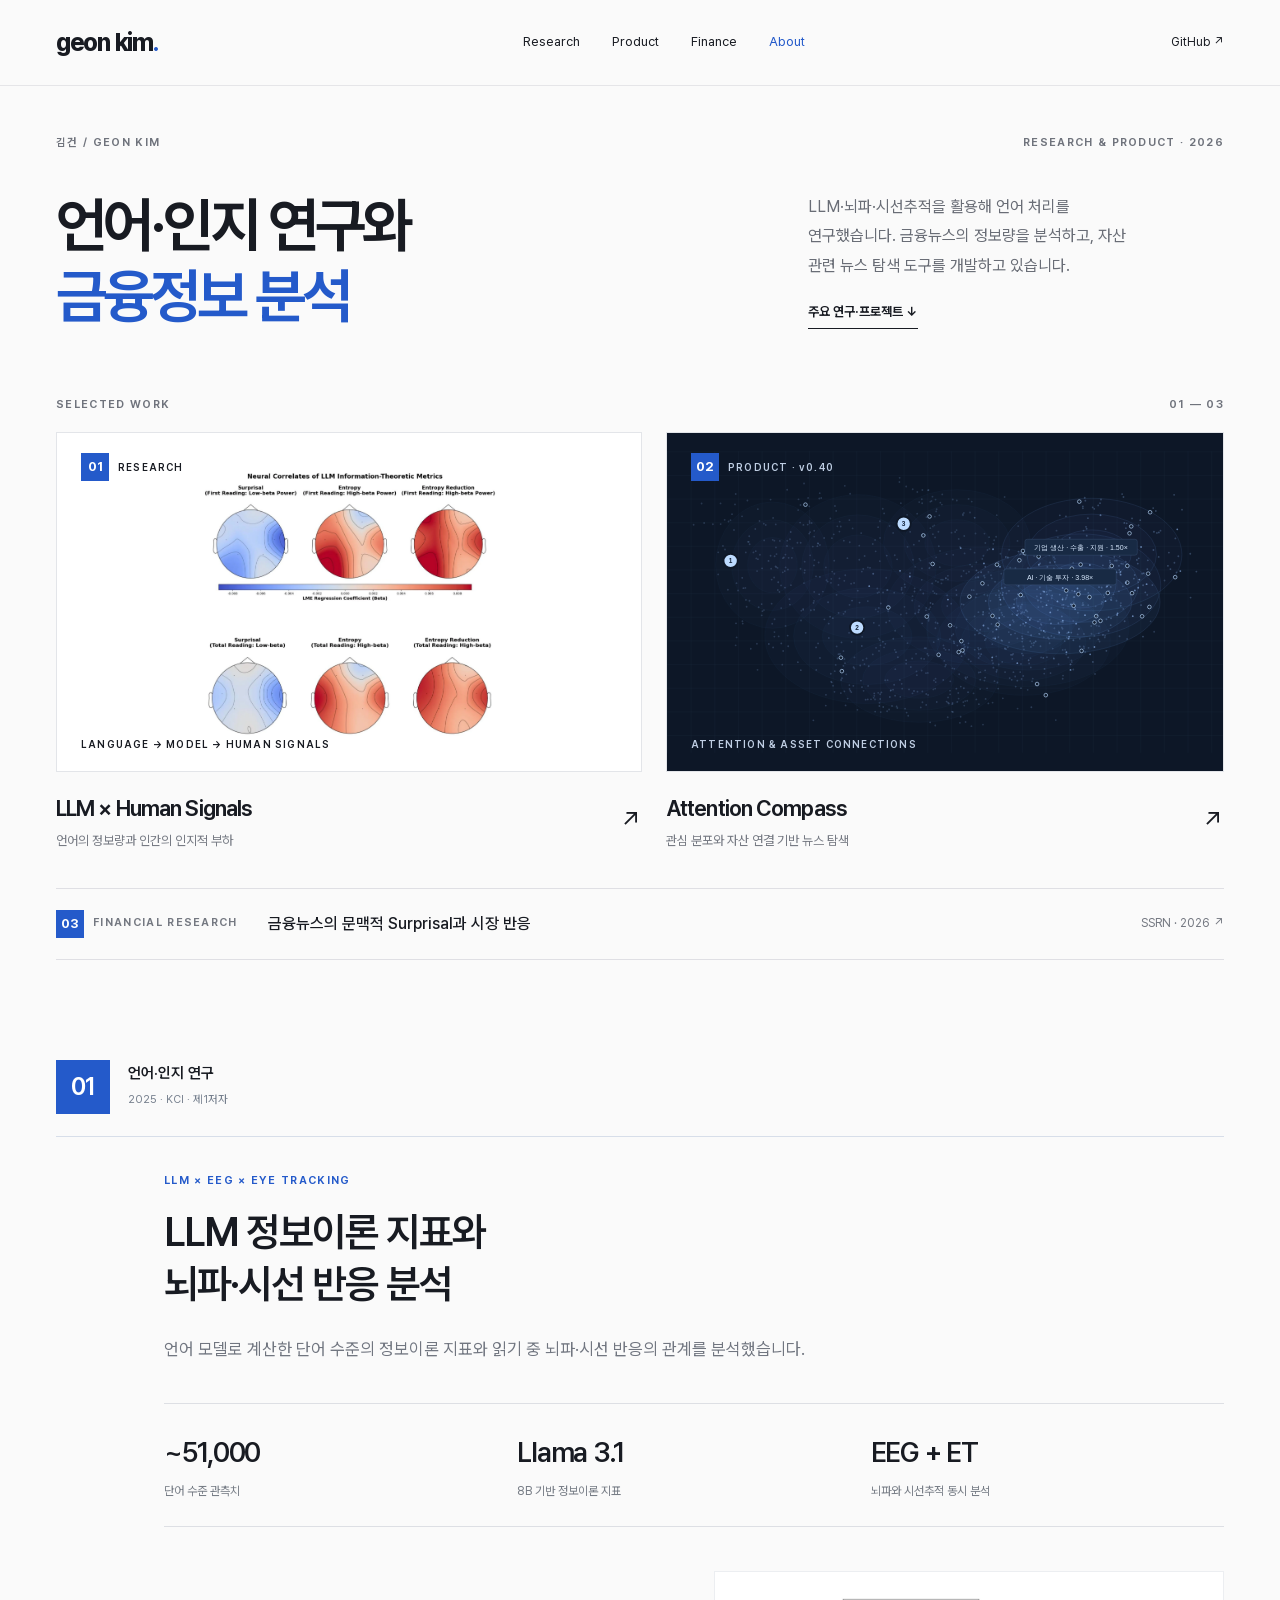
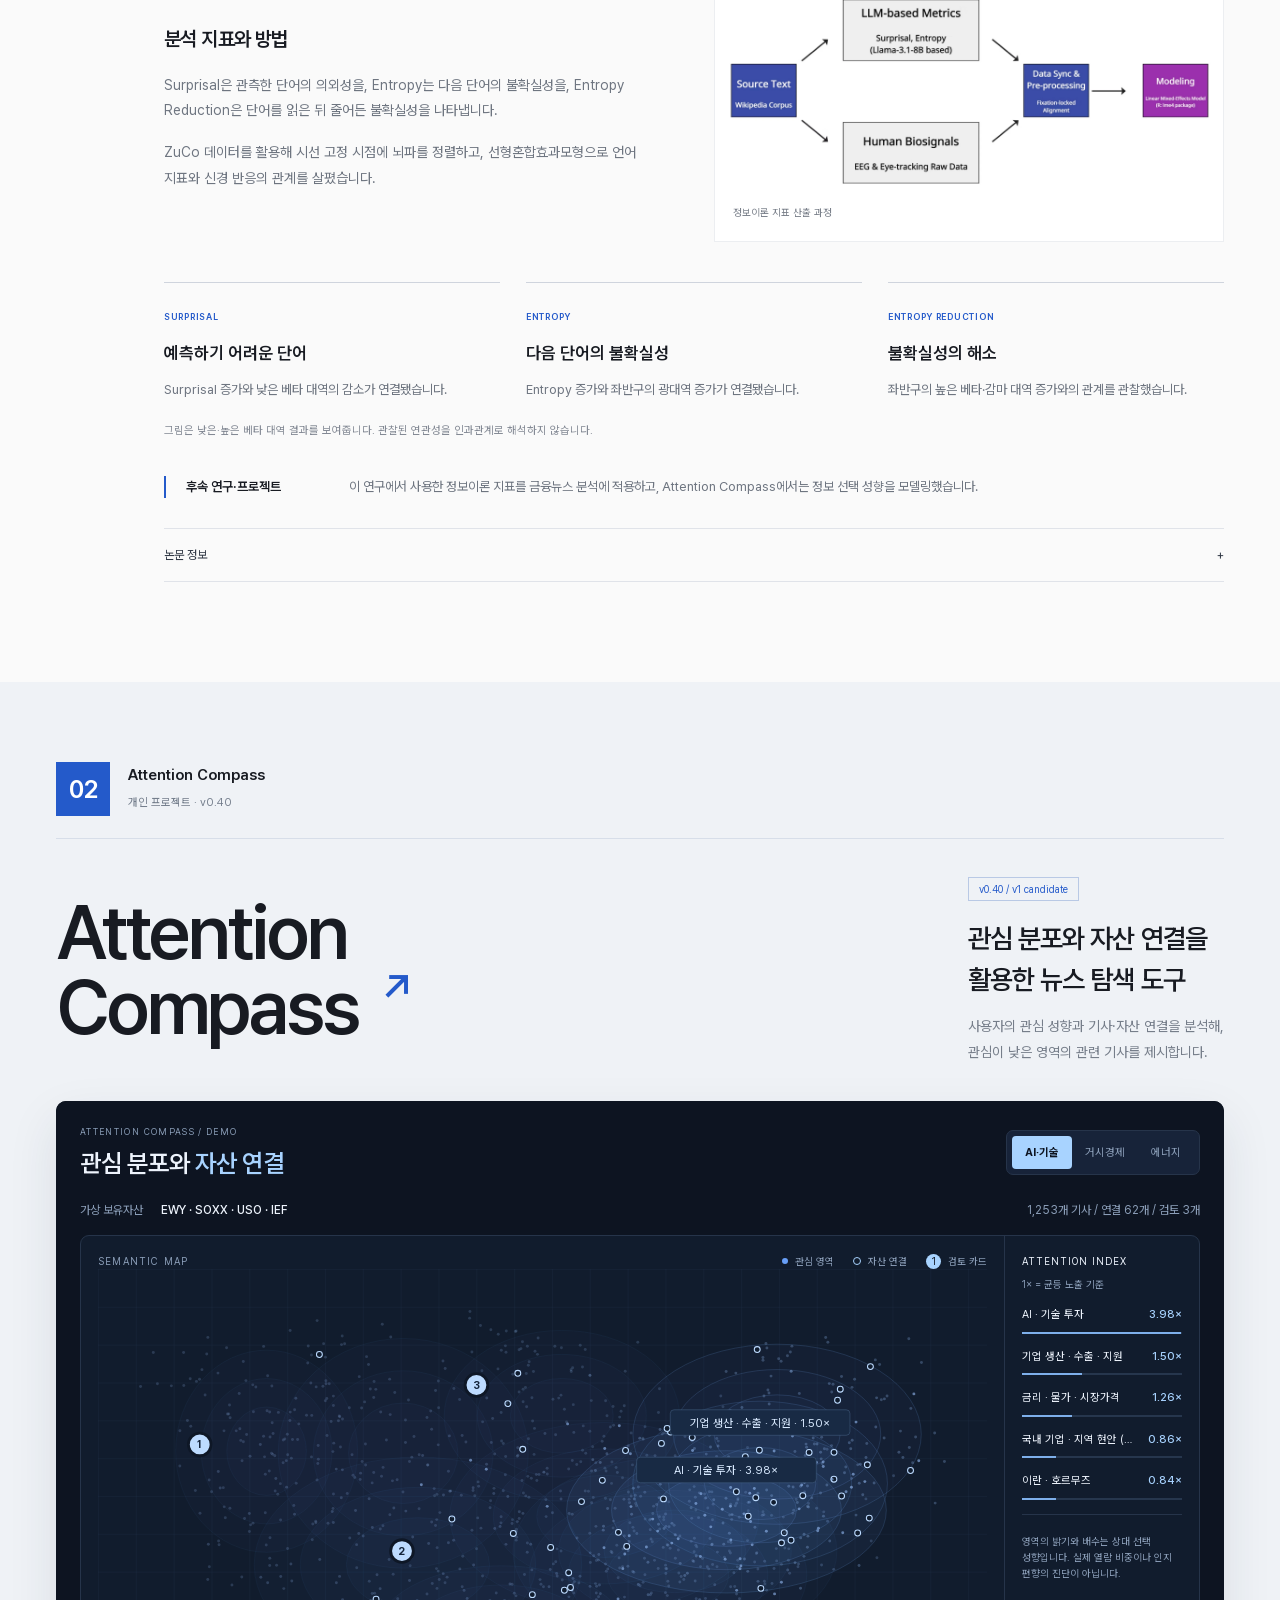
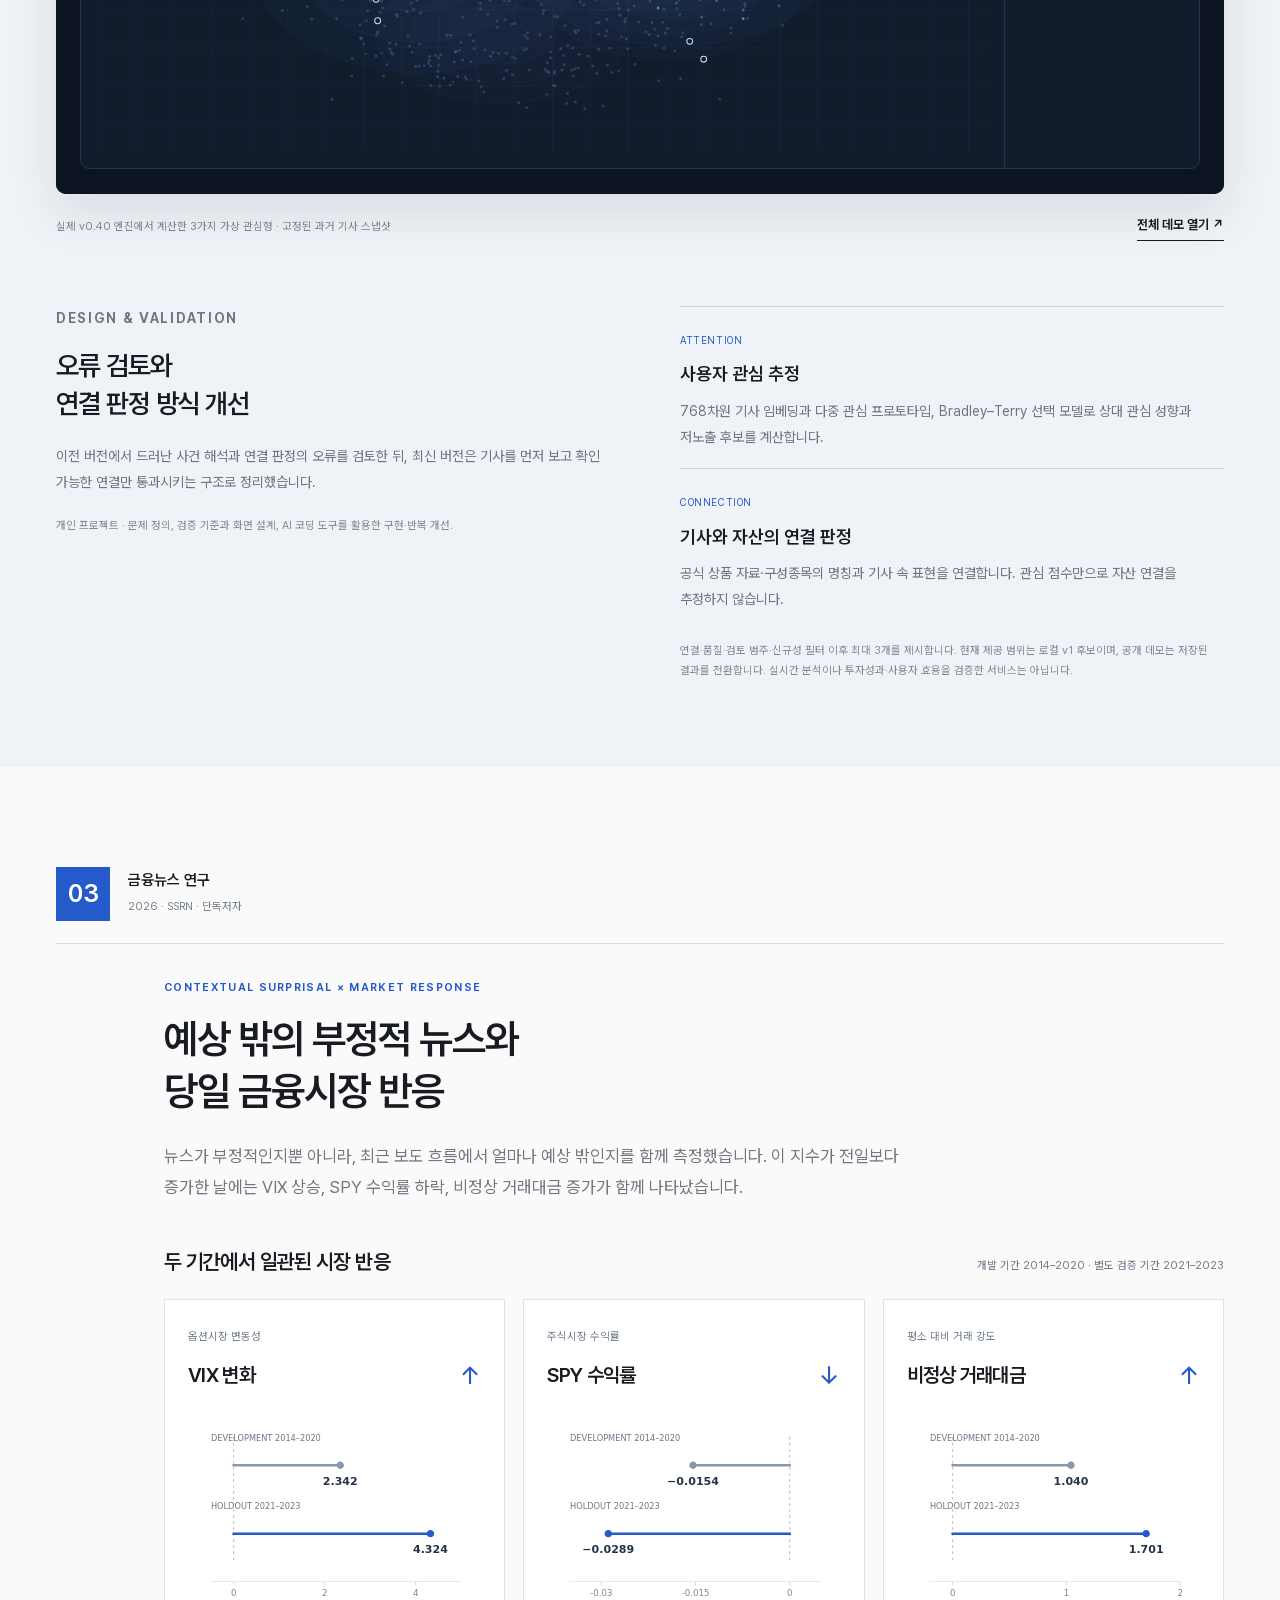
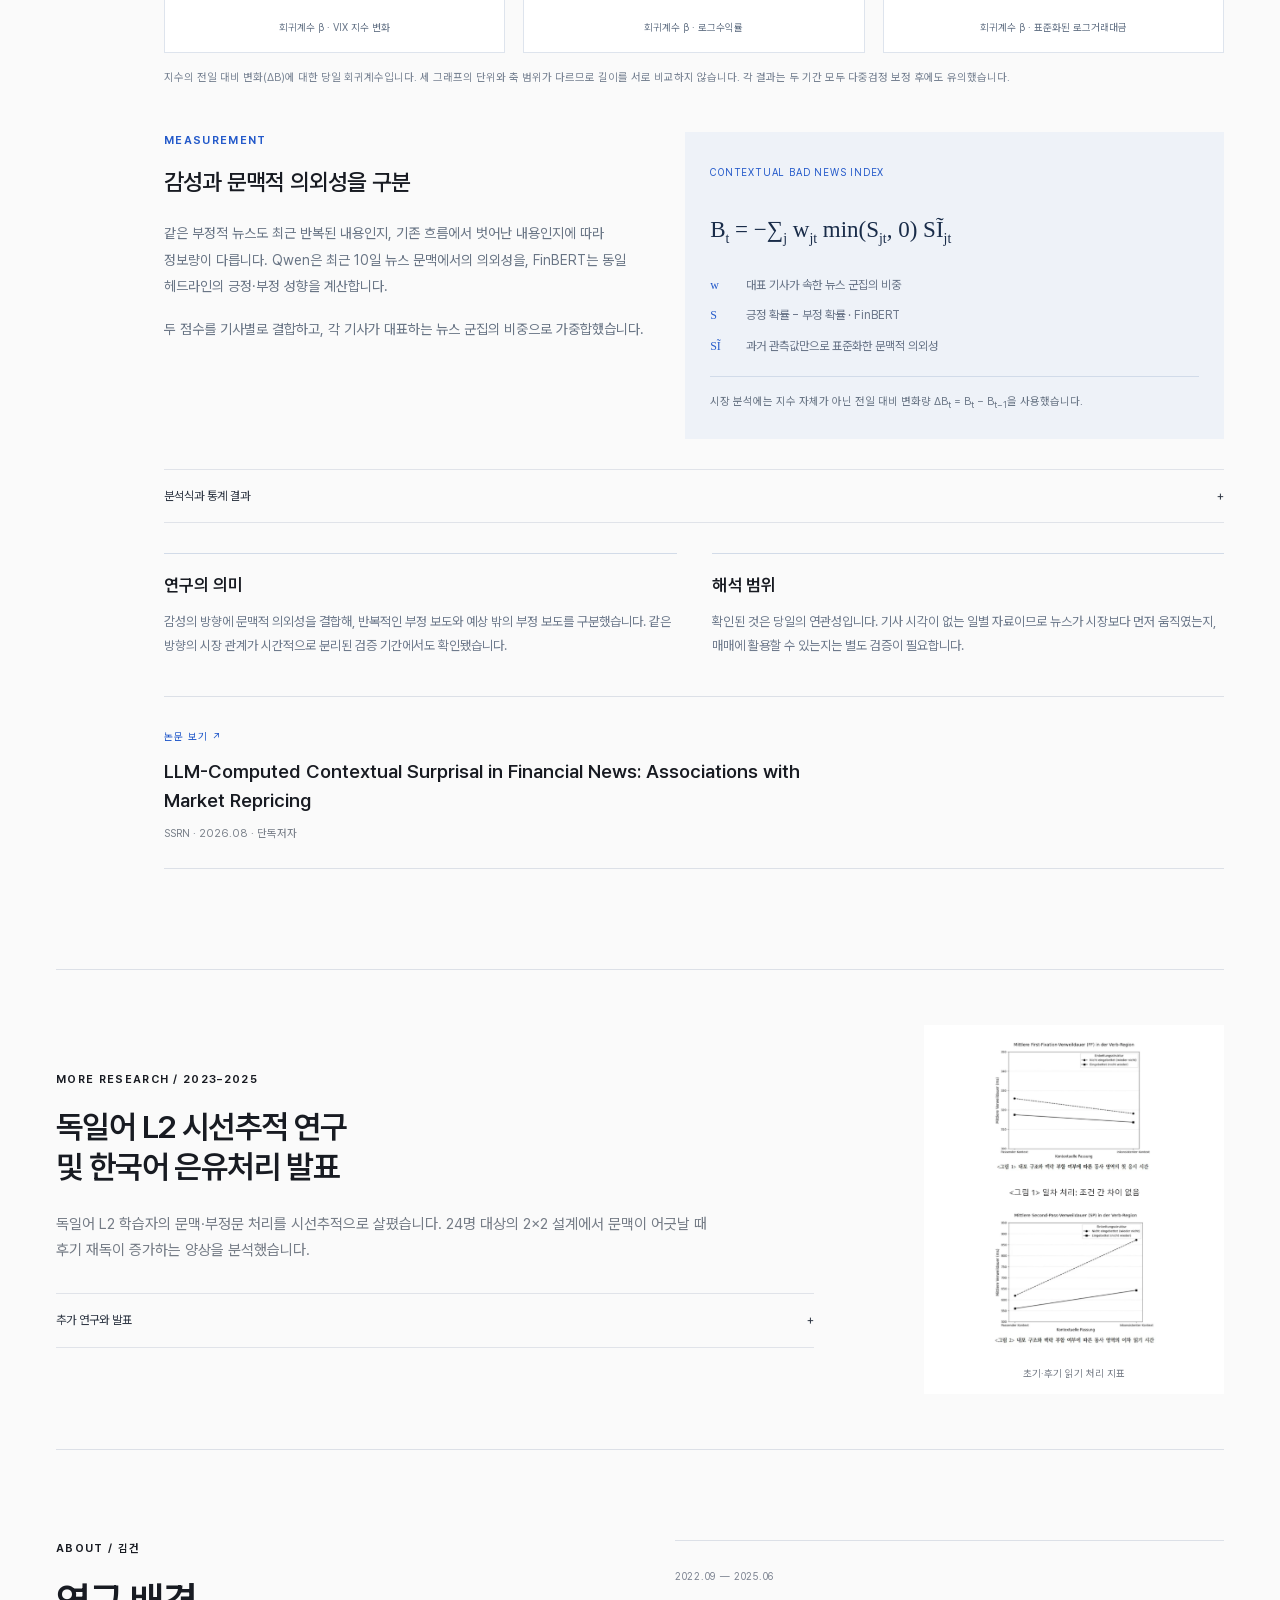
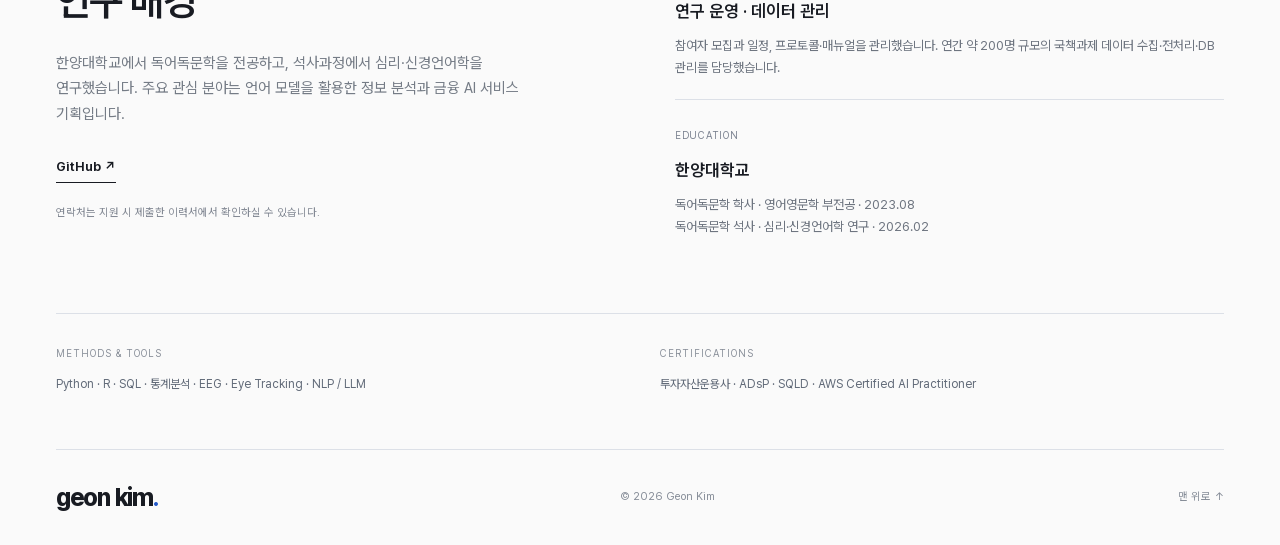
==== commit ac0bdbcd: "Present financial research findings and equations with consistent project numbering" ====
--- a/index.html
+++ b/index.html
@@ -2,9 +2,18 @@
 <html lang="ko"><head><meta charset="utf-8"><meta name="viewport" content="width=device-width,initial-scale=1"><title>김건 · Geon Kim — Research & Product</title><meta name="description" content="김건의 언어·인지 연구, 금융뉴스 분석, Attention Compass 프로젝트 포트폴리오."><meta name="theme-color" content="#fafafa"><meta property="og:title" content="김건 · Geon Kim — Research & Product"><meta property="og:description" content="언어·인지 연구와 금융정보 분석."><link rel="stylesheet" href="styles.css"><script defer src="script.js"></script></head>
 <body id="top"><a class="skip" href="#main">본문으로 이동</a><header class="header"><div class="wrap header-inner"><a class="wordmark" href="#top">geon kim<span>.</span></a><nav aria-label="주요 메뉴"><a href="#research">Research</a><a href="#compass">Product</a><a href="#finance">Finance</a><a href="#about">About</a></nav><a class="header-link" href="https://github.com/geon-geon" target="_blank" rel="noopener">GitHub ↗</a></div></header>
 <main id="main"><section class="hero wrap"><div class="eyebrow hero-meta"><span>김건 / GEON KIM</span><span>RESEARCH & PRODUCT · 2026</span></div><div class="hero-main"><h1>언어·인지 연구와<br><em>금융정보 분석</em></h1><div class="hero-intro"><p>LLM·뇌파·시선추적을 활용해 언어 처리를 연구했습니다. 금융뉴스의 정보량을 분석하고, 자산 관련 뉴스 탐색 도구를 개발하고 있습니다.</p><a class="text-link" href="#research">주요 연구·프로젝트 ↓</a></div></div>
-<div class="section-label"><span>SELECTED WORK</span><span>01 — 03</span></div><div class="cover-grid"><a class="work-cover" href="#research"><div class="cover-image research-cover"><span class="cover-tag">01 / RESEARCH</span><img src="assets/eeg-topography.webp" alt="Surprisal, Entropy, Entropy Reduction과 베타 대역 EEG의 관계를 보여주는 원문 연구 그림" width="1437" height="1320"><span class="cover-bottom">LANGUAGE → MODEL → HUMAN SIGNALS</span></div><div class="cover-caption"><div><h2>LLM × Human Signals</h2><p>언어의 정보량과 인간의 인지적 부하</p></div><span>↗</span></div></a><a class="work-cover" href="#compass"><div class="cover-image product-cover"><span class="cover-tag">02 / PRODUCT · v0.40</span><img src="assets/compass-map.svg" alt="Attention Compass v0.40의 실제 기사 좌표와 자산 연결을 그린 벡터 지도" width="940" height="510"><span class="cover-bottom">ATTENTION & ASSET CONNECTIONS</span></div><div class="cover-caption"><div><h2>Attention Compass</h2><p>관심 분포와 자산 연결 기반 뉴스 탐색</p></div><span>↗</span></div></a></div><a class="finance-teaser" href="#finance"><span class="eyebrow">03 / FINANCIAL RESEARCH</span><h2>금융뉴스의 문맥적 Surprisal과 시장 반응</h2><span>SSRN · 2026 ↗</span></a></section>
-<section id="research" class="case wrap"><div class="case-rail"><span class="case-number">01</span><p>HUMAN INFORMATION<br>PROCESSING</p><span>2025 · KCI · 제1저자</span></div><div class="case-body"><p class="eyebrow blue">LLM × EEG × EYE TRACKING</p><h2>LLM 정보이론 지표와<br>뇌파·시선 반응 분석</h2><p class="lead">언어 모델로 계산한 단어 수준의 정보이론 지표와 읽기 중 뇌파·시선 반응의 관계를 분석했습니다.</p><div class="facts"><div><strong>~51,000</strong><span>단어 수준 관측치</span></div><div><strong>Llama 3.1</strong><span>8B 기반 정보이론 지표</span></div><div><strong>EEG + ET</strong><span>뇌파와 시선추적 동시 분석</span></div></div><div class="research-method"><div><h3>분석 지표와 방법</h3><p>Surprisal은 관측한 단어의 의외성을, Entropy는 다음 단어의 불확실성을, Entropy Reduction은 단어를 읽은 뒤 줄어든 불확실성을 나타냅니다.</p><p>ZuCo 데이터를 활용해 시선 고정 시점에 뇌파를 정렬하고, 선형혼합효과모형으로 언어 지표와 신경 반응의 관계를 살폈습니다.</p></div><figure><img src="assets/research-pipeline.webp" alt="텍스트 입력, 언어 모델, 토큰별 정보이론 지표 산출의 연구 파이프라인 원문" width="2088" height="852" loading="lazy"><figcaption>정보이론 지표 산출 과정 · 전공소개서 p.3 원문</figcaption></figure></div><div class="findings"><article><span>01 / SURPRISAL</span><h3>예측하기 어려운 단어</h3><p>Surprisal 증가와 낮은 베타 대역의 감소가 연결됐습니다.</p></article><article><span>02 / ENTROPY</span><h3>다음 단어의 불확실성</h3><p>Entropy 증가와 좌반구의 광대역 증가가 연결됐습니다.</p></article><article><span>03 / ENTROPY REDUCTION</span><h3>불확실성의 해소</h3><p>좌반구의 높은 베타·감마 대역 증가와의 관계를 관찰했습니다.</p></article></div><p class="fine">상단 원문 그림은 낮은·높은 베타 대역 결과이며, 감마 결과는 전공소개서 p.4 본문에 근거합니다. 관찰된 연관성을 인과관계로 해석하지 않습니다.</p><div class="transfer"><span>후속 연구·프로젝트</span><p>이 연구에서 사용한 정보이론 지표를 금융뉴스 분석에 적용하고, Attention Compass에서는 정보 선택 성향을 모델링했습니다.</p></div><details><summary>논문 정보 <span>+</span></summary><p>「대규모 언어 모델 기반 정보 이론적 복잡도 지표와 언어 처리의 신경 상관성」, 『언어』 50(2), 573–595. 2025.06 · 제1저자.</p><p class="fine">출처: Master CV p.2, 전공소개서 pp.3–4.</p></details></div></section>
-<section id="compass" class="product-section"><div class="wrap"><div class="product-heading"><div><p class="eyebrow">02 / INDEPENDENT PRODUCT</p><h2>Attention<br>Compass<span>↗</span></h2></div><div><span class="release">v0.40 / v1 candidate</span><h3>관심 분포와 자산 연결을<br>활용한 뉴스 탐색 도구</h3><p>사용자의 관심 성향과 기사·자산 연결을 분석해,<br>관심이 낮은 영역의 관련 기사를 제시합니다.</p></div></div><div class="demo-frame"><iframe src="attention/index.html?embed=1" title="Attention Compass v0.40: 가상 관심형을 전환하는 실제 결과 데모" loading="lazy"></iframe></div><div class="demo-caption"><p>실제 v0.40 엔진에서 계산한 3가지 가상 관심형 · 고정된 과거 기사 스냅샷</p><a class="text-link" href="attention/index.html" target="_blank" rel="noopener">전체 데모 열기 ↗</a></div><div class="product-story"><div><p class="eyebrow blue">DESIGN & VALIDATION</p><h3>오류 검토와<br>연결 판정 방식 개선</h3><p>이전 버전에서 드러난 사건 해석과 연결 판정의 오류를 검토한 뒤, 최신 버전은 기사를 먼저 보고 확인 가능한 연결만 통과시키는 구조로 정리했습니다.</p><p class="fine">개인 프로젝트 · 문제 정의, 검증 기준과 화면 설계, AI 코딩 도구를 활용한 구현·반복 개선.</p></div><div class="axes"><article><span>AXIS 01 / ATTENTION</span><h4>사용자 관심 추정</h4><p>768차원 기사 임베딩과 다중 관심 프로토타입, Bradley–Terry 선택 모델로 상대 관심 성향과 저노출 후보를 계산합니다.</p></article><article><span>AXIS 02 / CONNECTION</span><h4>기사와 자산의 연결 판정</h4><p>공식 상품 자료·구성종목의 명칭과 기사 속 표현을 연결합니다. 관심 점수만으로 자산 연결을 추정하지 않습니다.</p></article><p class="fine">연결·품질·검토 범주·신규성 필터 이후 최대 3개를 제시합니다. 현재 제공 범위는 로컬 v1 후보이며, 공개 데모는 저장된 결과를 전환합니다. 실시간 분석이나 투자성과·사용자 효용을 검증한 서비스는 아닙니다.</p></div></div></div></section>
-<section id="finance" class="case wrap"><div class="case-rail"><span class="case-number">03</span><p>FINANCIAL NEWS<br>RESEARCH</p><span>2026 · SSRN · 단독저자</span></div><div class="case-body"><p class="eyebrow blue">LANGUAGE SIGNALS → MARKET RESPONSE</p><h2>뉴스의 의외성과<br>시장의 재가격화.</h2><p class="lead">인간의 언어 처리에서 사용한 Surprisal을 금융뉴스로 확장했습니다. 문맥상 예상하기 어려운 뉴스가 시장의 재가격화와 어떤 관계를 보이는지 분석했습니다.</p><div class="data-flow"><div><strong>448<span>만</span></strong><p>약 448만 영문 헤드라인<br>정규화·중복 제거</p></div><span class="flow-arrow">→</span><div><strong>72,818</strong><p>최종 분석 패널 관측치</p></div></div><div class="findings finance-findings"><article><span>MEASURE</span><h3>문맥 속 의외성</h3><p>Qwen으로 문맥적 Surprisal을 산출하고 FinBERT의 감성 지표와 함께 분석했습니다.</p></article><article><span>CONNECT</span><h3>시장 반응과 연결</h3><p>VIX, SPY 수익률, 비정상 거래대금과의 관계를 살폈습니다.</p></article><article><span>INTERPRET</span><h3>결과의 범위 구분</h3><p>동시적 연관성에 관한 연구입니다. 수익률 예측이나 투자 알파를 입증한 결과는 아닙니다.</p></article></div><a class="paper-link" href="https://doi.org/10.2139/ssrn.7232619" target="_blank" rel="noopener"><span>READ THE PAPER ↗</span><h3>LLM-Computed Contextual Surprisal in Financial News: Associations with Market Repricing</h3><p>SSRN · 2026.08 · DOI 10.2139/ssrn.7232619</p></a><p class="fine">규모·방법·서지정보 출처: Master CV p.2.</p></div></section>
-<section class="other wrap"><div><p class="eyebrow">MORE RESEARCH / 2023–2025</p><h2>독일어 L2 시선추적 연구<br>및 한국어 은유처리 발표</h2><p>독일어 L2 학습자의 문맥·부정문 처리를 시선추적으로 살폈습니다. 24명 대상의 2×2 설계에서 문맥이 어긋날 때 후기 재독이 증가하는 양상을 분석했습니다.</p><details><summary>추가 연구와 발표 <span>+</span></summary><p>「한국인 독일어 L2 학습자의 전제 처리 양상에 대한 시선 추적 연구」 · 『독어학』 51, 25–49 · 2025.06 · 제1저자.</p><p>「한국어 술어은유처리에 관한 다층 연구: Surprisal과 뇌신경학적 증거」 · 한국언어정보학회 가을학술대회 · 2023.11 · 단독 발표. ERP와 GPT Surprisal을 함께 분석했습니다.</p></details><p class="fine">출처: Master CV p.2, 전공소개서 p.5.</p></div><figure><img src="assets/eye-tracking.webp" alt="독일어 시선추적 연구의 초기 및 후기 처리 지표 그래프 원문" width="759" height="1443" loading="lazy"><figcaption>시선추적 결과 · 전공소개서 p.5</figcaption></figure></section>
+<div class="section-label"><span>SELECTED WORK</span><span>01 — 03</span></div><div class="cover-grid"><a class="work-cover" href="#research"><div class="cover-image research-cover"><span class="cover-tag"><b class="work-number">01</b> RESEARCH</span><img src="assets/eeg-topography.webp" alt="Surprisal, Entropy, Entropy Reduction과 베타 대역 EEG의 관계를 보여주는 원문 연구 그림" width="1437" height="1320"><span class="cover-bottom">LANGUAGE → MODEL → HUMAN SIGNALS</span></div><div class="cover-caption"><div><h2>LLM × Human Signals</h2><p>언어의 정보량과 인간의 인지적 부하</p></div><span>↗</span></div></a><a class="work-cover" href="#compass"><div class="cover-image product-cover"><span class="cover-tag"><b class="work-number">02</b> PRODUCT · v0.40</span><img src="assets/compass-map.svg" alt="Attention Compass v0.40의 실제 기사 좌표와 자산 연결을 그린 벡터 지도" width="940" height="510"><span class="cover-bottom">ATTENTION & ASSET CONNECTIONS</span></div><div class="cover-caption"><div><h2>Attention Compass</h2><p>관심 분포와 자산 연결 기반 뉴스 탐색</p></div><span>↗</span></div></a></div><a class="finance-teaser" href="#finance"><span class="eyebrow"><b class="work-number">03</b> FINANCIAL RESEARCH</span><h2>금융뉴스의 문맥적 Surprisal과 시장 반응</h2><span>SSRN · 2026 ↗</span></a></section>
+<section id="research" class="case wrap"><div class="project-heading"><span class="project-number">01</span><div><p>언어·인지 연구</p><span>2025 · KCI · 제1저자</span></div></div><div class="case-body"><p class="eyebrow blue">LLM × EEG × EYE TRACKING</p><h2>LLM 정보이론 지표와<br>뇌파·시선 반응 분석</h2><p class="lead">언어 모델로 계산한 단어 수준의 정보이론 지표와 읽기 중 뇌파·시선 반응의 관계를 분석했습니다.</p><div class="facts"><div><strong>~51,000</strong><span>단어 수준 관측치</span></div><div><strong>Llama 3.1</strong><span>8B 기반 정보이론 지표</span></div><div><strong>EEG + ET</strong><span>뇌파와 시선추적 동시 분석</span></div></div><div class="research-method"><div><h3>분석 지표와 방법</h3><p>Surprisal은 관측한 단어의 의외성을, Entropy는 다음 단어의 불확실성을, Entropy Reduction은 단어를 읽은 뒤 줄어든 불확실성을 나타냅니다.</p><p>ZuCo 데이터를 활용해 시선 고정 시점에 뇌파를 정렬하고, 선형혼합효과모형으로 언어 지표와 신경 반응의 관계를 살폈습니다.</p></div><figure><img src="assets/research-pipeline.webp" alt="텍스트 입력, 언어 모델, 토큰별 정보이론 지표 산출의 연구 파이프라인 원문" width="2088" height="852" loading="lazy"><figcaption>정보이론 지표 산출 과정</figcaption></figure></div><div class="findings"><article><span>SURPRISAL</span><h3>예측하기 어려운 단어</h3><p>Surprisal 증가와 낮은 베타 대역의 감소가 연결됐습니다.</p></article><article><span>ENTROPY</span><h3>다음 단어의 불확실성</h3><p>Entropy 증가와 좌반구의 광대역 증가가 연결됐습니다.</p></article><article><span>ENTROPY REDUCTION</span><h3>불확실성의 해소</h3><p>좌반구의 높은 베타·감마 대역 증가와의 관계를 관찰했습니다.</p></article></div><p class="fine">그림은 낮은·높은 베타 대역 결과를 보여줍니다. 관찰된 연관성을 인과관계로 해석하지 않습니다.</p><div class="transfer"><span>후속 연구·프로젝트</span><p>이 연구에서 사용한 정보이론 지표를 금융뉴스 분석에 적용하고, Attention Compass에서는 정보 선택 성향을 모델링했습니다.</p></div><details><summary>논문 정보 <span>+</span></summary><p>「대규모 언어 모델 기반 정보 이론적 복잡도 지표와 언어 처리의 신경 상관성」, 『언어』 50(2), 573–595. 2025.06 · 제1저자.</p></details></div></section>
+<section id="compass" class="product-section"><div class="wrap"><div class="project-heading"><span class="project-number">02</span><div><p>Attention Compass</p><span>개인 프로젝트 · v0.40</span></div></div><div class="product-heading"><div><h2>Attention<br>Compass<span>↗</span></h2></div><div><span class="release">v0.40 / v1 candidate</span><h3>관심 분포와 자산 연결을<br>활용한 뉴스 탐색 도구</h3><p>사용자의 관심 성향과 기사·자산 연결을 분석해,<br>관심이 낮은 영역의 관련 기사를 제시합니다.</p></div></div><div class="demo-frame"><iframe src="attention/index.html?embed=1" title="Attention Compass v0.40: 가상 관심형을 전환하는 실제 결과 데모" loading="lazy"></iframe></div><div class="demo-caption"><p>실제 v0.40 엔진에서 계산한 3가지 가상 관심형 · 고정된 과거 기사 스냅샷</p><a class="text-link" href="attention/index.html" target="_blank" rel="noopener">전체 데모 열기 ↗</a></div><div class="product-story"><div><p class="eyebrow blue">DESIGN & VALIDATION</p><h3>오류 검토와<br>연결 판정 방식 개선</h3><p>이전 버전에서 드러난 사건 해석과 연결 판정의 오류를 검토한 뒤, 최신 버전은 기사를 먼저 보고 확인 가능한 연결만 통과시키는 구조로 정리했습니다.</p><p class="fine">개인 프로젝트 · 문제 정의, 검증 기준과 화면 설계, AI 코딩 도구를 활용한 구현·반복 개선.</p></div><div class="axes"><article><span>ATTENTION</span><h4>사용자 관심 추정</h4><p>768차원 기사 임베딩과 다중 관심 프로토타입, Bradley–Terry 선택 모델로 상대 관심 성향과 저노출 후보를 계산합니다.</p></article><article><span>CONNECTION</span><h4>기사와 자산의 연결 판정</h4><p>공식 상품 자료·구성종목의 명칭과 기사 속 표현을 연결합니다. 관심 점수만으로 자산 연결을 추정하지 않습니다.</p></article><p class="fine">연결·품질·검토 범주·신규성 필터 이후 최대 3개를 제시합니다. 현재 제공 범위는 로컬 v1 후보이며, 공개 데모는 저장된 결과를 전환합니다. 실시간 분석이나 투자성과·사용자 효용을 검증한 서비스는 아닙니다.</p></div></div></div></section>
+<section id="finance" class="case wrap"><div class="project-heading"><span class="project-number">03</span><div><p>금융뉴스 연구</p><span>2026 · SSRN · 단독저자</span></div></div><div class="case-body"><p class="eyebrow blue">CONTEXTUAL SURPRISAL × MARKET RESPONSE</p><h2>예상 밖의 부정적 뉴스와<br>당일 금융시장 반응</h2><p class="lead">뉴스가 부정적인지뿐 아니라, 최근 보도 흐름에서 얼마나 예상 밖인지를 함께 측정했습니다. 이 지수가 전일보다 증가한 날에는 VIX 상승, SPY 수익률 하락, 비정상 거래대금 증가가 함께 나타났습니다.</p>
+<div class="result-heading"><h3>두 기간에서 일관된 시장 반응</h3><p>개발 기간 2014–2020 · 별도 검증 기간 2021–2023</p></div><div class="market-results">
+<figure><div class="metric-heading"><span>옵션시장 변동성</span><h3>VIX 변화 <b>↑</b></h3></div><img src="assets/finance-vix.svg" alt="VIX 변화 회귀계수: 개발 기간 2.342, 검증 기간 4.324. 두 기간 모두 양의 관계." width="350" height="235" loading="lazy"><figcaption>회귀계수 β · VIX 지수 변화</figcaption></figure>
+<figure><div class="metric-heading"><span>주식시장 수익률</span><h3>SPY 수익률 <b>↓</b></h3></div><img src="assets/finance-return.svg" alt="SPY 로그수익률 회귀계수: 개발 기간 -0.0154, 검증 기간 -0.0289. 두 기간 모두 음의 관계." width="350" height="235" loading="lazy"><figcaption>회귀계수 β · 로그수익률</figcaption></figure>
+<figure><div class="metric-heading"><span>평소 대비 거래 강도</span><h3>비정상 거래대금 <b>↑</b></h3></div><img src="assets/finance-volume.svg" alt="비정상 SPY 로그거래대금 회귀계수: 개발 기간 1.040, 검증 기간 1.701. 두 기간 모두 양의 관계." width="350" height="235" loading="lazy"><figcaption>회귀계수 β · 표준화된 로그거래대금</figcaption></figure></div>
+<p class="chart-note">지수의 전일 대비 변화(ΔB)에 대한 당일 회귀계수입니다. 세 그래프의 단위와 축 범위가 다르므로 길이를 서로 비교하지 않습니다. 각 결과는 두 기간 모두 다중검정 보정 후에도 유의했습니다.</p>
+<div class="finance-method"><div><p class="eyebrow blue">MEASUREMENT</p><h3>감성과 문맥적 의외성을 구분</h3><p>같은 부정적 뉴스도 최근 반복된 내용인지, 기존 흐름에서 벗어난 내용인지에 따라 정보량이 다릅니다. Qwen은 최근 10일 뉴스 문맥에서의 의외성을, FinBERT는 동일 헤드라인의 긍정·부정 성향을 계산합니다.</p><p>두 점수를 기사별로 결합하고, 각 기사가 대표하는 뉴스 군집의 비중으로 가중합했습니다.</p></div><div class="formula-panel"><span>CONTEXTUAL BAD NEWS INDEX</span><div class="formula" role="math" aria-label="B t는 마이너스, 기사 j에 대해 군집 비중 w j t 곱하기 감성 점수 S j t와 0 중 작은 값 곱하기 표준화된 의외성 SI j t의 합">B<sub>t</sub> = −∑<sub>j</sub> w<sub>jt</sub> min(S<sub>jt</sub>, 0) SĨ<sub>jt</sub></div><dl><div><dt>w</dt><dd>대표 기사가 속한 뉴스 군집의 비중</dd></div><div><dt>S</dt><dd>긍정 확률 − 부정 확률 · FinBERT</dd></div><div><dt>SĨ</dt><dd>과거 관측값만으로 표준화한 문맥적 의외성</dd></div></dl><p>시장 분석에는 지수 자체가 아닌 전일 대비 변화량 ΔB<sub>t</sub> = B<sub>t</sub> − B<sub>t−1</sub>을 사용했습니다.</p></div></div>
+<details class="finance-details"><summary>분석식과 통계 결과 <span>+</span></summary><h3>문맥적 의외성 계산</h3><p class="equation-text">SI<sub>jt</sub> = (1 / |E<sub>jt</sub>|) ∑<sub>k∈Ejt</sub> −log₂ P<sub>θ</sub>(w<sub>jtk</sub> | w<sub>jt,&lt;k</sub>, C<sub>t</sub>)</p><p>직전 10일의 대표 헤드라인을 문맥 C로 사용하고, 대상 헤드라인의 내용 토큰에 대한 평균 의외성을 구했습니다. 첫 대상 서브워드는 입력에는 남기되 평균 계산에서 제외했습니다.</p><h3>당일 시장 반응 추정</h3><p class="equation-text">Y<sub>t</sub> = α + βΔB<sub>t</sub> + ρY<sub>t−1</sub> + γ ln N<sub>t</sub> + δ′D<sub>t</sub> + ε<sub>t</sub></p><p>전일 시장 지표, 당일 뉴스 수, 요일을 통제했습니다. Newey–West 표준오차와 지표별 20개 검정에 대한 Benjamini–Hochberg 보정을 적용했습니다.</p><div class="table-scroll"><table><caption>다중검정 보정 후 q값</caption><thead><tr><th>시장 지표</th><th>2014–2020</th><th>2021–2023</th></tr></thead><tbody><tr><td>VIX 변화</td><td>5.00 × 10⁻⁵</td><td>2.63 × 10⁻⁴</td></tr><tr><td>SPY 로그수익률</td><td>1.57 × 10⁻⁶</td><td>1.30 × 10⁻¹¹</td></tr><tr><td>비정상 로그거래대금</td><td>6.96 × 10⁻⁴</td><td>1.97 × 10⁻⁵</td></tr></tbody></table></div></details>
+<div class="finance-conclusion"><article><h3>연구의 의미</h3><p>감성의 방향에 문맥적 의외성을 결합해, 반복적인 부정 보도와 예상 밖의 부정 보도를 구분했습니다. 같은 방향의 시장 관계가 시간적으로 분리된 검증 기간에서도 확인됐습니다.</p></article><article><h3>해석 범위</h3><p>확인된 것은 당일의 연관성입니다. 기사 시각이 없는 일별 자료이므로 뉴스가 시장보다 먼저 움직였는지, 매매에 활용할 수 있는지는 별도 검증이 필요합니다.</p></article></div>
+<a class="paper-link" href="https://doi.org/10.2139/ssrn.7232619" target="_blank" rel="noopener"><span>논문 보기 ↗</span><h3>LLM-Computed Contextual Surprisal in Financial News: Associations with Market Repricing</h3><p>SSRN · 2026.08 · 단독저자</p></a></div></section>
+<section class="other wrap"><div><p class="eyebrow">MORE RESEARCH / 2023–2025</p><h2>독일어 L2 시선추적 연구<br>및 한국어 은유처리 발표</h2><p>독일어 L2 학습자의 문맥·부정문 처리를 시선추적으로 살폈습니다. 24명 대상의 2×2 설계에서 문맥이 어긋날 때 후기 재독이 증가하는 양상을 분석했습니다.</p><details><summary>추가 연구와 발표 <span>+</span></summary><p>「한국인 독일어 L2 학습자의 전제 처리 양상에 대한 시선 추적 연구」 · 『독어학』 51, 25–49 · 2025.06 · 제1저자.</p><p>「한국어 술어은유처리에 관한 다층 연구: Surprisal과 뇌신경학적 증거」 · 한국언어정보학회 가을학술대회 · 2023.11 · 단독 발표. ERP와 GPT Surprisal을 함께 분석했습니다.</p></details></div><figure><img src="assets/eye-tracking.webp" alt="독일어 시선추적 연구의 초기 및 후기 처리 지표 그래프 원문" width="759" height="1443" loading="lazy"><figcaption>초기·후기 읽기 처리 지표</figcaption></figure></section>
 <section id="about" class="about wrap"><div><p class="eyebrow">ABOUT / 김건</p><h2>연구 배경</h2><p>한양대학교에서 독어독문학을 전공하고, 석사과정에서 심리·신경언어학을 연구했습니다. 주요 관심 분야는 언어 모델을 활용한 정보 분석과 금융 AI 서비스 기획입니다.</p><a class="text-link" href="https://github.com/geon-geon" target="_blank" rel="noopener">GitHub ↗</a><p class="fine">연락처는 지원 시 제출한 이력서에서 확인하실 수 있습니다.</p></div><div class="experience"><article><span>2022.09 — 2025.06</span><h3>연구 운영 · 데이터 관리</h3><p>참여자 모집과 일정, 프로토콜·매뉴얼을 관리했습니다. 연간 약 200명 규모의 국책과제 데이터 수집·전처리·DB 관리를 담당했습니다.</p></article><article><span>EDUCATION</span><h3>한양대학교</h3><p>독어독문학 학사 · 영어영문학 부전공 · 2023.08<br>독어독문학 석사 · 심리·신경언어학 연구 · 2026.02</p></article></div></section><div class="skills wrap"><div><span>METHODS & TOOLS</span><p>Python · R · SQL · 통계분석 · EEG · Eye Tracking · NLP / LLM</p></div><div><span>CERTIFICATIONS</span><p>투자자산운용사 · ADsP · SQLD · AWS Certified AI Practitioner</p></div></div></main><footer class="footer wrap"><a class="wordmark" href="#top">geon kim<span>.</span></a><p>© 2026 Geon Kim</p><a href="#top">맨 위로 ↑</a></footer></body></html>
--- a/styles.css
+++ b/styles.css
@@ -1,2 +1,4 @@
 @font-face{font-family:Portfolio;src:url('assets/portfolio-sans.woff2') format('woff2');font-weight:100 900;font-display:swap}*{box-sizing:border-box}html{scroll-behavior:smooth;scroll-padding-top:100px}body{margin:0;background:#fafafa;color:#181b22;font-family:Portfolio,Pretendard,-apple-system,BlinkMacSystemFont,'Segoe UI',sans-serif;word-break:keep-all;line-height:1.7}a{color:inherit;text-decoration:none}button,a,summary{touch-action:manipulation}a:focus-visible,summary:focus-visible{outline:2px solid #245aca;outline-offset:5px}img{max-width:100%;height:auto}figure{margin:0}p,h1,h2,h3,h4{margin:0}p+p{margin-top:16px}em{font-style:normal;color:#245aca}.wrap{width:calc(100% - 112px);max-width:1280px;margin:auto}.eyebrow,.section-label{font-size:11px;letter-spacing:.12em;font-weight:650}.blue{color:#245aca}.header{height:86px;border-bottom:1px solid #e5e5e8;background:#fafafaf5;position:sticky;top:0;z-index:20;backdrop-filter:blur(12px)}.header-inner{height:100%;display:flex;align-items:center;justify-content:space-between}.wordmark{font-size:25px;letter-spacing:-1.3px;font-weight:760}.wordmark span{color:#245aca}nav{display:flex;gap:32px;font-size:13px}nav a[aria-current]{color:#245aca}.header-link{font-size:12px}.hero{padding-top:48px}.hero-meta{display:flex;justify-content:space-between;color:#6f737c}.hero-main{display:grid;grid-template-columns:1.65fr 1fr;gap:65px;align-items:end;padding:36px 0 64px}h1{font-size:clamp(44px,4.65vw,68px);font-weight:650;line-height:1.2;letter-spacing:-.065em}.hero-intro{padding-bottom:3px}.hero-intro p{font-size:16px;color:#696d76;max-width:340px;line-height:1.85}.text-link{display:inline-block;font-size:13px;font-weight:650;padding-bottom:4px;border-bottom:1px solid currentColor}.hero-intro a{margin-top:21px}.section-label{display:flex;justify-content:space-between;margin-bottom:18px;color:#6f737c}.cover-grid{display:grid;grid-template-columns:1.05fr 1fr;gap:24px}.cover-image{height:340px;position:relative;overflow:hidden;border:1px solid #e3e5e9}.cover-tag,.cover-bottom{position:absolute;z-index:1;left:24px;font-size:10px;letter-spacing:.12em;font-weight:600}.cover-tag{top:20px}.cover-bottom{bottom:18px}.research-cover{background:#fff;display:flex;justify-content:center;align-items:center}.research-cover img{height:272px;width:auto;object-fit:contain;margin-top:5px}.product-cover{background:#0d1727;color:#bfcee3;display:flex;align-items:center}.product-cover img{width:100%;height:100%;object-fit:contain}.cover-caption{display:flex;justify-content:space-between;align-items:center;margin-top:18px}.cover-caption h2{font-size:22px;font-weight:620;letter-spacing:-.04em}.cover-caption p{color:#777b84;font-size:13px;margin-top:2px}.cover-caption>span{font-size:24px}.work-cover:hover .cover-caption h2{color:#245aca}.finance-teaser{border-block:1px solid #dfdfe4;display:flex;align-items:center;gap:30px;margin-top:36px;padding:21px 0}.finance-teaser>.eyebrow{color:#747881}.finance-teaser h2{font-size:16px;font-weight:500;flex:1}.finance-teaser>span:last-child{font-size:12px;color:#747881}.case{display:grid;grid-template-columns:170px 1fr;gap:50px;padding:100px 0}.case-rail{font-size:10px;color:#787d87}.case-number{font-size:36px;line-height:1;letter-spacing:-2px;color:#151b26}.case-rail p{font-size:11px;color:#373e4b;line-height:1.5;margin:22px 0 10px;letter-spacing:.05em}.case-body>h2,.other h2,.about h2{font-size:40px;line-height:1.28;letter-spacing:-.05em;font-weight:600;margin:17px 0 24px}.lead{font-size:17px;line-height:1.85;color:#717680;max-width:750px}.facts{display:grid;grid-template-columns:repeat(3,1fr);border-block:1px solid #dddfe4;margin:38px 0 44px;padding:25px 0}.facts>div{display:flex;flex-direction:column;gap:4px}.facts strong{font-size:28px;letter-spacing:-.045em;font-weight:550}.facts span{font-size:12px;color:#777d86}.research-method{display:grid;grid-template-columns:1fr 1fr;gap:40px;align-items:center}.research-method h3{font-size:20px;font-weight:600;letter-spacing:-.03em;margin-bottom:17px}.research-method p,.product-story p,.axes p{font-size:14px;line-height:1.85;color:#6e7580}.research-method figure{background:white;padding:20px 10px;border:1px solid #eceef1}.research-method figcaption{padding:5px 8px 0}figcaption{font-size:10px;color:#7b818b}.findings{display:grid;grid-template-columns:repeat(3,1fr);gap:26px;margin-top:40px}.findings article{border-top:1px solid #cfd4dd;padding-top:18px}.findings article>span{font-size:9px;font-weight:600;letter-spacing:.08em;color:#245aca}.findings h3{font-size:17px;font-weight:600;margin:10px 0}.findings p{font-size:13px;line-height:1.8;color:#6e7580}.fine{font-size:11px!important;color:#838994!important;line-height:1.8;margin-top:20px!important}.transfer{display:grid;grid-template-columns:145px 1fr;gap:18px;border-left:2px solid #245aca;padding-left:20px;margin-top:35px;font-size:13px}.transfer>span{font-weight:600}.transfer>p{color:#6e7580}details{border-top:1px solid #e0e3e9;border-bottom:1px solid #e0e3e9;margin-top:30px;padding:16px 0;font-size:13px;color:#626975}summary{cursor:pointer;list-style:none;font-size:12px;color:#313946;display:flex;justify-content:space-between}summary::-webkit-details-marker{display:none}details[open] summary{margin-bottom:18px}.product-section{background:#eff2f6;padding:80px 0 85px}.product-heading{display:flex;align-items:center;justify-content:space-between;margin-bottom:36px;gap:30px}.product-heading h2{font-size:76px;line-height:.98;letter-spacing:-.055em;font-weight:550;margin-top:24px}.product-heading h2 span{font-size:42px;display:inline-block;margin-left:20px;color:#245aca;vertical-align:top}.release{font-size:10px;color:#245aca;border:1px solid #b9c9e5;padding:5px 10px}.product-heading h3{font-size:27px;line-height:1.5;font-weight:550;letter-spacing:-.035em;margin:18px 0 14px}.product-heading p:not(.eyebrow){font-size:14px;color:#767e8a;line-height:1.8}.demo-frame{border-radius:10px;overflow:hidden;background:#0d1421;box-shadow:0 20px 50px #1c32491a}.demo-frame iframe{width:100%;height:760px;display:block;border:0}.demo-caption{display:flex;justify-content:space-between;gap:20px;align-items:center;margin-top:20px}.demo-caption p{font-size:11px;color:#7b8290}.product-story{display:grid;grid-template-columns:1fr 1fr;gap:80px;margin-top:65px}.product-story h3{font-size:27px;line-height:1.4;letter-spacing:-.04em;font-weight:550;margin:15px 0 22px}.axes article{padding:18px 0;border-top:1px solid #cdd4df}.axes article>span{font-size:10px;letter-spacing:.06em;color:#245aca}.axes h4{font-size:18px;font-weight:600;margin:7px 0 9px}.axes .fine{margin-top:10px!important}.data-flow{display:flex;align-items:center;gap:65px;padding:38px 0;margin-top:15px;border-bottom:1px solid #dce0e7}.data-flow strong{font-size:66px;font-weight:450;letter-spacing:-.06em;line-height:1.3}.data-flow strong span{font-size:32px}.data-flow p{font-size:12px;color:#7a808a}.flow-arrow{font-size:28px;color:#a3aab6}.paper-link{display:block;padding:24px 0;margin-top:38px;border-block:1px solid #dce0e7}.paper-link>span{font-size:10px;letter-spacing:.1em;color:#245aca}.paper-link h3{font-size:19px;line-height:1.5;font-weight:550;max-width:660px;margin:10px 0}.paper-link p{font-size:11px;color:#7a808a}.other{display:grid;grid-template-columns:1fr 300px;gap:110px;border-block:1px solid #dce0e7;padding:55px 0;align-items:center}.other>div>p:not(.eyebrow):not(.fine){font-size:15px;color:#757c86;max-width:680px}.other h2{font-size:32px}.other figure{text-align:center;background:#fff;padding:12px}.other img{height:310px;width:auto;object-fit:contain}.other figcaption{margin-top:10px}.about{padding:90px 0 55px;display:grid;grid-template-columns:1fr 1.1fr;gap:120px}.about>div>p:not(.eyebrow):not(.fine){font-size:15px;color:#757c86;margin-bottom:25px}.experience article{border-top:1px solid #dce0e7;padding:20px 0}.experience article>span{font-size:10px;color:#7b8290;letter-spacing:.07em}.experience h3{font-size:17px;font-weight:600;margin:9px 0}.experience p{font-size:13px;color:#6e7580}.experience .highlight{color:#245aca;font-weight:550}.highlight small{font-size:10px;margin-left:7px;color:#7b8290}.skills{display:grid;grid-template-columns:1fr 1fr;gap:40px;border-top:1px solid #dce0e7;padding:24px 0 55px}.skills span{font-size:10px;letter-spacing:.1em;color:#8a909a}.skills p{font-size:12px;margin-top:8px;color:#626b79}.footer{border-top:1px solid #dce0e7;padding:26px 0;display:flex;justify-content:space-between;align-items:center;font-size:11px;color:#848b96}.footer .wordmark{color:#181b22}.skip{position:fixed;top:-100px;left:15px;z-index:100;background:#fff;padding:10px}.skip:focus{top:10px}@media(min-width:1600px){.hero-main{gap:130px}}@media(max-width:1100px){.wrap{width:calc(100% - 64px)}.hero-main{gap:35px}h1{font-size:48px}.case{grid-template-columns:120px 1fr;gap:30px}.research-method{gap:25px}.cover-image{height:300px}.research-cover img{height:240px}.product-story{gap:40px}.demo-frame iframe{height:650px}.about{gap:60px}.other{gap:50px}}@media(max-width:760px){html{scroll-padding-top:80px}.wrap{width:calc(100% - 40px)}.header{height:68px}.wordmark{font-size:21px}nav{gap:16px;font-size:11px}.header-link{display:none}.hero{padding-top:30px}.hero-meta{font-size:9px;letter-spacing:.05em}.hero-main{display:block;padding:28px 0 36px}h1{font-size:clamp(32px,7.3vw,54px)}.hero-intro{margin-top:25px}.hero-intro p{font-size:14px;max-width:500px}.hero-intro a{margin-top:13px}.section-label{font-size:9px}.cover-grid{grid-template-columns:1fr;gap:25px}.cover-image{height:280px}.research-cover img{height:210px}.cover-caption{margin-top:12px}.cover-caption h2{font-size:20px}.cover-caption p{font-size:12px}.finance-teaser{gap:10px;display:grid;grid-template-columns:1fr auto;padding:18px 0;margin-top:27px}.finance-teaser .eyebrow{grid-column:1/-1;font-size:9px}.finance-teaser h2{font-size:14px}.finance-teaser>span:last-child{font-size:9px}.case{display:block;padding:55px 0}.case-rail{display:flex;align-items:center;gap:16px;margin-bottom:26px}.case-number{font-size:24px}.case-rail p{margin:0;font-size:9px}.case-rail>span:last-child{margin-left:auto;font-size:9px}.case-body>h2,.about h2{font-size:31px;margin:14px 0 20px}.lead{font-size:15px}.facts{margin:28px 0;padding:20px 0;gap:8px}.facts strong{font-size:22px}.facts span{font-size:10px}.research-method{grid-template-columns:1fr;gap:25px}.findings{grid-template-columns:1fr;gap:20px;margin-top:28px}.findings h3{margin:6px 0}.findings p{font-size:13px}.transfer{display:block;padding-left:15px}.transfer p{margin-top:8px}.product-section{padding:50px 0}.product-heading{display:block}.product-heading h2{font-size:61px;margin-top:18px}.product-heading>div+div{margin-top:30px}.product-heading h3{font-size:24px}.product-heading p:not(.eyebrow){font-size:13px}.demo-frame{margin-inline:-10px;border-radius:7px}.demo-frame iframe{height:clamp(390px,calc(100vw * .543 + 220px),640px)}.demo-caption{display:block}.demo-caption a{margin-top:10px;font-size:12px}.product-story{display:block;margin-top:35px}.product-story h3{font-size:25px}.axes{margin-top:30px}.data-flow{gap:25px;padding:28px 0}.data-flow strong{font-size:43px}.data-flow strong span{font-size:25px}.data-flow p{font-size:10px}.flow-arrow{font-size:20px}.paper-link h3{font-size:17px}.other{grid-template-columns:1fr;gap:30px;padding:40px 0}.other h2{font-size:28px}.other figure{max-width:250px;margin:auto}.about{grid-template-columns:1fr;gap:32px;padding:55px 0 30px}.skills{grid-template-columns:1fr;gap:20px;padding-bottom:35px}.footer{flex-wrap:wrap;gap:10px}.footer p{display:none}.fine{font-size:10px!important}}@media(prefers-reduced-motion:reduce){html{scroll-behavior:auto}}@media print{.header,.skip,iframe{display:none}.wrap{width:100%}.case,.about{break-inside:avoid}body{background:white}.cover-image{height:220px}.product-section{padding:30px 0}a{color:inherit}}
 @media(max-width:360px){.header .wordmark{font-size:18px;white-space:nowrap}.header nav{gap:10px;font-size:10px}}
+/* Consistent project identifiers across case sections. */
+.case{display:block}.case-body{max-width:1060px;margin-left:auto}.project-heading{display:flex;align-items:center;gap:18px;padding-bottom:22px;margin-bottom:35px;border-bottom:1px solid #d7dee9}.project-number{display:inline-grid;place-items:center;flex:none;width:54px;height:54px;background:#245aca;color:white;font-size:25px;line-height:1;font-weight:600;letter-spacing:-.03em;font-variant-numeric:tabular-nums}.project-heading p{font-size:15px;font-weight:600;line-height:1.5}.project-heading>div>span{font-size:11px;color:#747e8c}.work-number{display:inline-grid;place-items:center;width:28px;height:28px;margin-right:9px;background:#245aca;color:white;font-size:13px;letter-spacing:0;font-variant-numeric:tabular-nums}.cover-tag{display:flex;align-items:center}.finance-teaser>.eyebrow{display:flex;align-items:center;white-space:nowrap}.product-heading h2{margin-top:0}.result-heading{display:flex;align-items:baseline;justify-content:space-between;gap:20px;margin:40px 0 20px}.result-heading h3{font-size:21px;font-weight:600;letter-spacing:-.03em}.result-heading p{font-size:11px;color:#6d7887}.market-results{display:grid;grid-template-columns:repeat(3,minmax(0,1fr));gap:18px}.market-results figure{background:#fff;border:1px solid #dee4ed;padding:21px 15px 16px}.metric-heading{padding:0 8px}.metric-heading>span{font-size:11px;color:#737e8f}.metric-heading h3{display:flex;justify-content:space-between;align-items:center;font-size:20px;font-weight:600;letter-spacing:-.035em;margin-top:5px}.metric-heading b{font-size:25px;color:#245aca;font-weight:450}.market-results img{display:block;width:100%;height:auto;margin-top:15px}.market-results figcaption{font-size:10px;text-align:center;color:#687689}.chart-note{font-size:11px;line-height:1.8;color:#788393;margin-top:15px}.finance-method{display:grid;grid-template-columns:1fr 1.12fr;gap:40px;margin-top:45px}.finance-method h3{font-size:23px;font-weight:550;letter-spacing:-.035em;margin:12px 0 18px}.finance-method>div>p:not(.eyebrow){font-size:14px;line-height:1.9;color:#697585}.formula-panel{background:#eef2f8;padding:25px}.formula-panel>span{font-size:10px;letter-spacing:.08em;color:#245aca}.formula{font-family:Georgia,'Times New Roman',serif;font-size:23px;margin:25px 0;line-height:1.7;white-space:nowrap;color:#192c49}.formula sub{font-size:.6em}.formula-panel dl{font-size:12px;margin:0}.formula-panel dl>div{display:flex;gap:16px;margin:10px 0}.formula-panel dt{font-family:Georgia,serif;color:#245aca;min-width:20px}.formula-panel dd{margin:0;color:#6a7689}.formula-panel>p{font-size:11px!important;line-height:1.8;margin-top:20px;border-top:1px solid #d1dbe9;padding-top:15px}.finance-details h3{font-size:16px;font-weight:550;margin:20px 0 8px}.equation-text{font-family:Georgia,'Times New Roman',serif;font-size:19px;line-height:1.8;color:#243957;overflow-wrap:anywhere;word-break:normal;margin:16px 0}.table-scroll{overflow-x:auto;margin-top:25px}table{width:100%;border-collapse:collapse;font-size:12px;text-align:left;white-space:nowrap}caption{text-align:left;margin-bottom:10px;font-weight:600}th,td{padding:12px 15px;border-bottom:1px solid #dee4ec}th{background:#f0f3f8;font-weight:500}.finance-conclusion{display:grid;grid-template-columns:1fr 1fr;gap:35px;margin-top:30px}.finance-conclusion article{padding-top:17px;border-top:1px solid #d2dbe8}.finance-conclusion h3{font-size:17px;font-weight:600;margin-bottom:10px}.finance-conclusion p{font-size:13px;color:#6e7a8c;line-height:1.85}@media(max-width:1100px){.case-body{max-width:none}.finance-method{gap:25px;grid-template-columns:1fr 1.2fr}.formula{font-size:20px}.metric-heading h3{font-size:18px}}@media(max-width:760px){.project-heading{gap:14px;margin-bottom:25px;padding-bottom:18px}.project-number{width:44px;height:44px;font-size:21px}.project-heading p{font-size:14px}.project-heading>div>span{font-size:10px}.result-heading{display:block;margin-top:28px}.result-heading p{margin-top:8px}.market-results{grid-template-columns:1fr;gap:15px}.market-results figure{padding:19px 15px 15px}.market-results img{max-width:350px;margin:10px auto 0}.metric-heading h3{font-size:21px}.finance-method,.finance-conclusion{grid-template-columns:1fr;gap:25px;margin-top:30px}.formula-panel{padding:20px}.formula{font-size:clamp(17px,4.6vw,23px)}.chart-note{font-size:10px}.equation-text{font-size:16px}.finance-teaser .work-number{width:25px;height:25px;font-size:12px}.research-cover .cover-tag{top:13px}.research-cover img{margin-top:17px}}
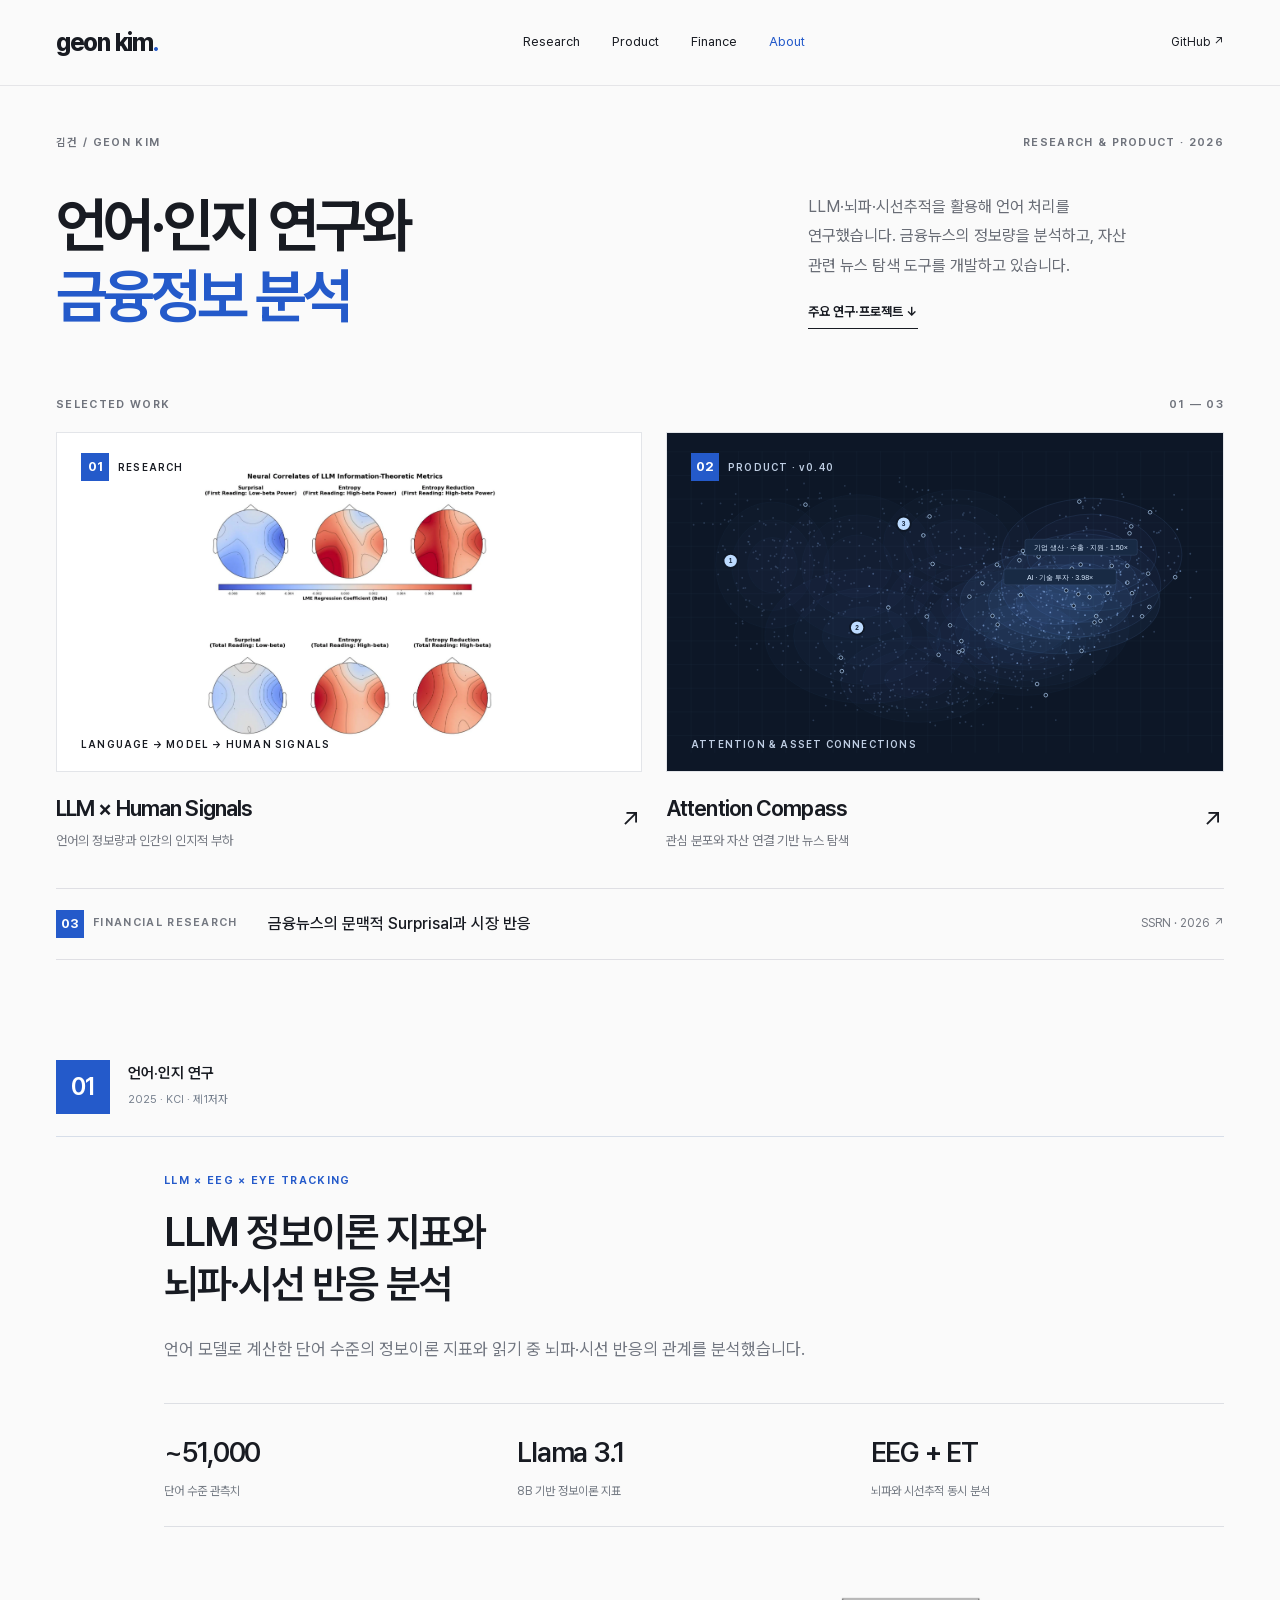
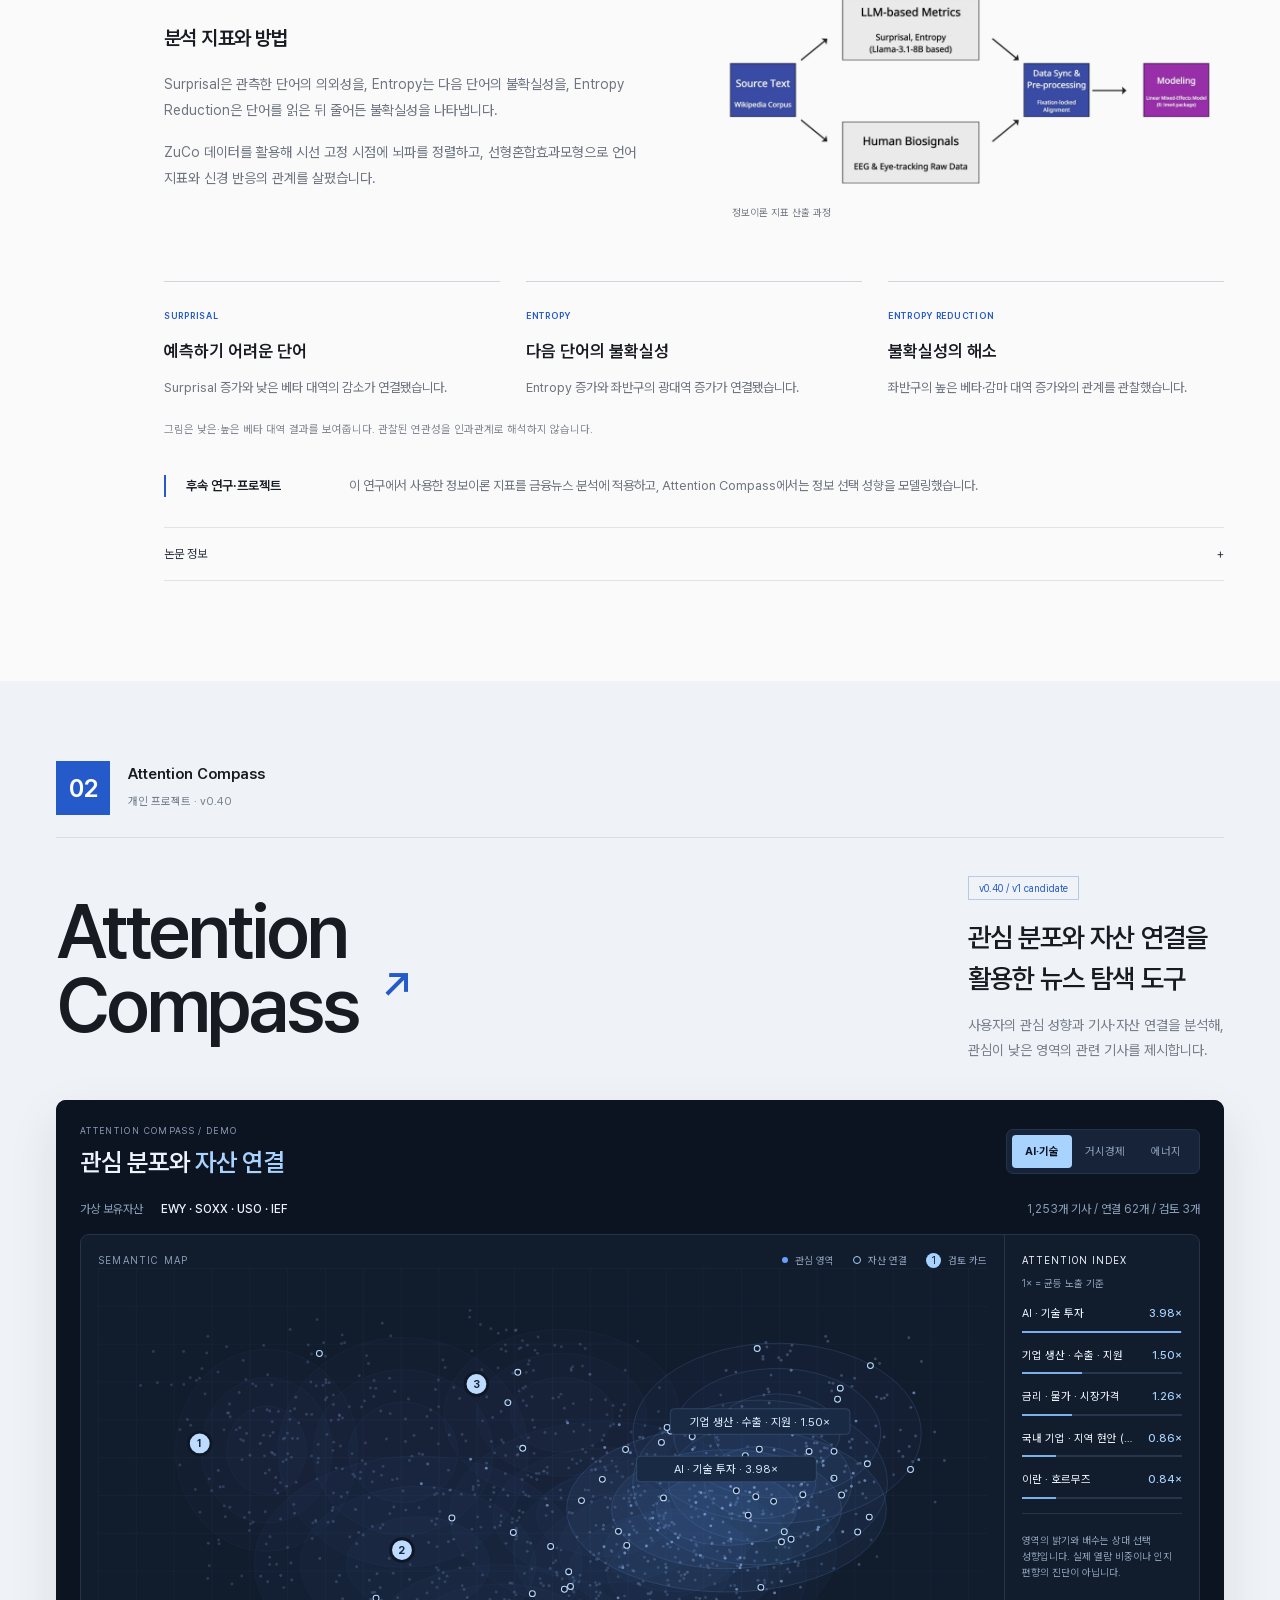
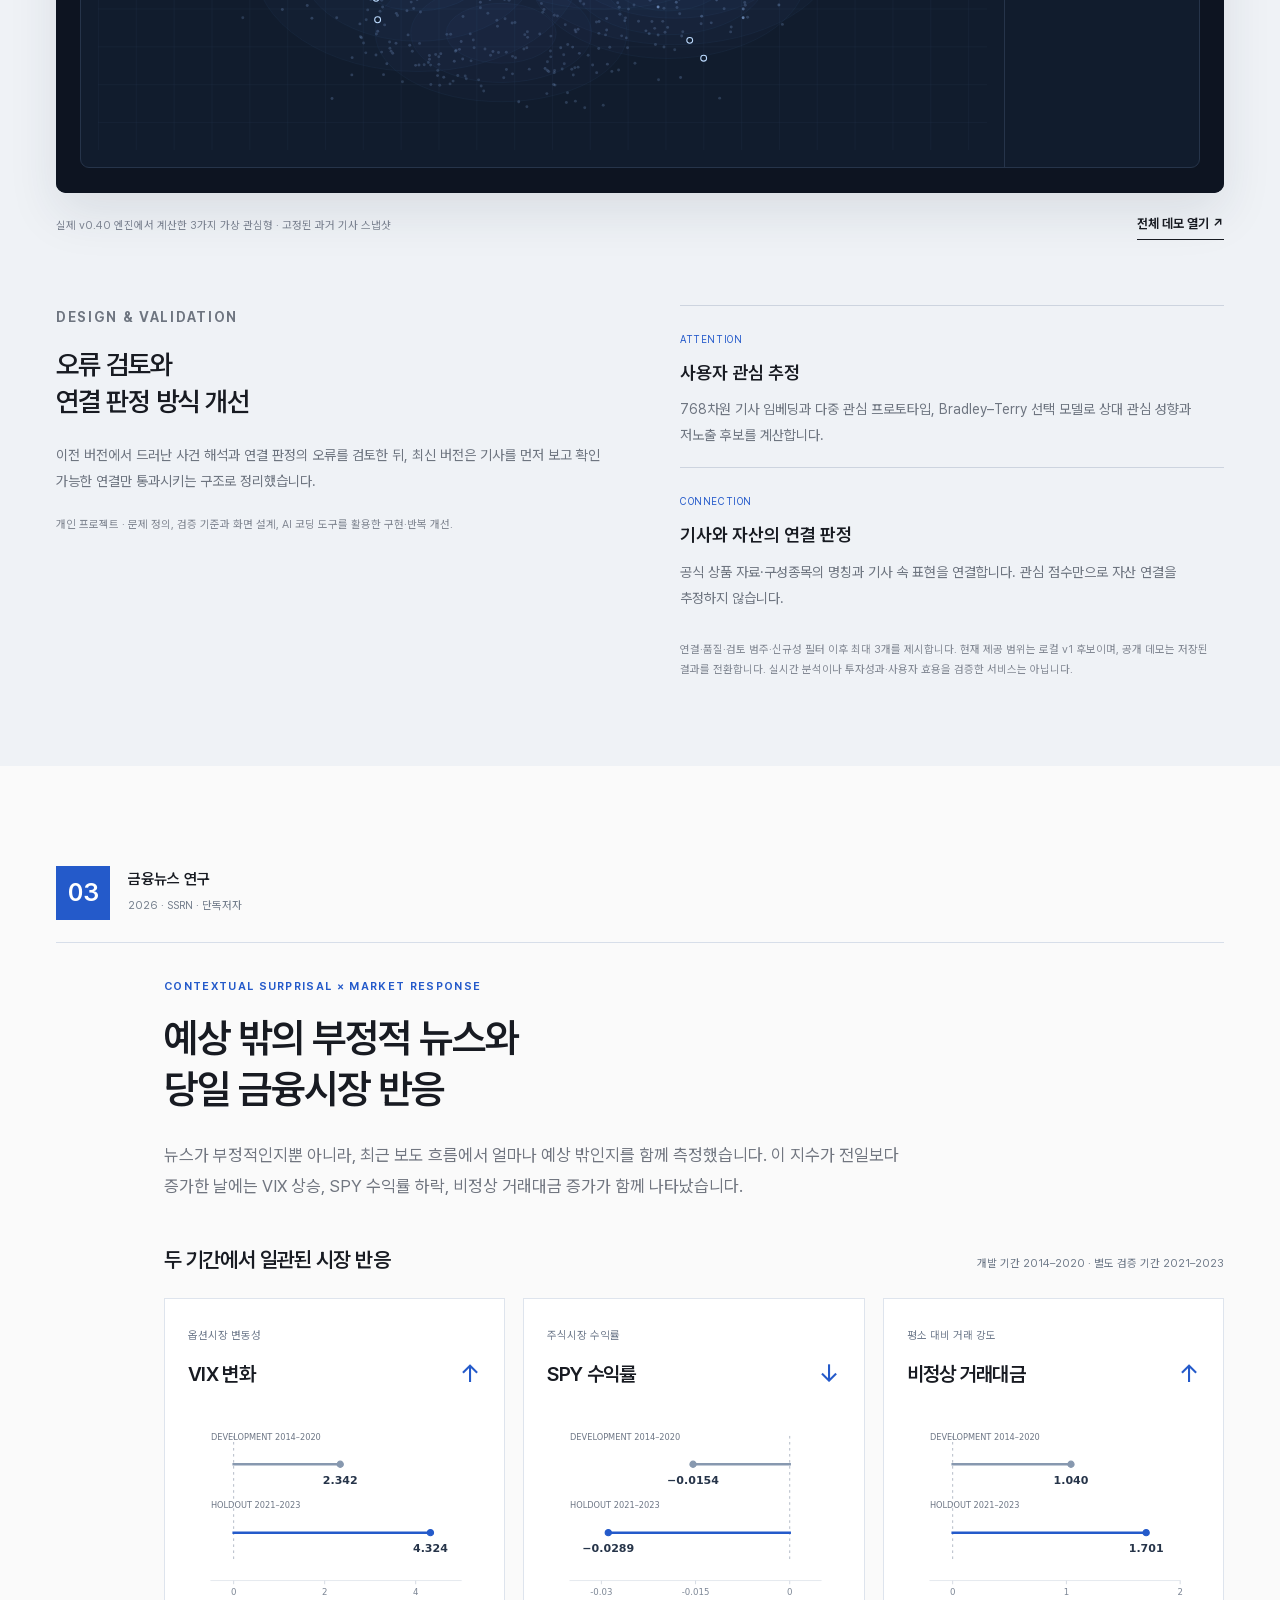
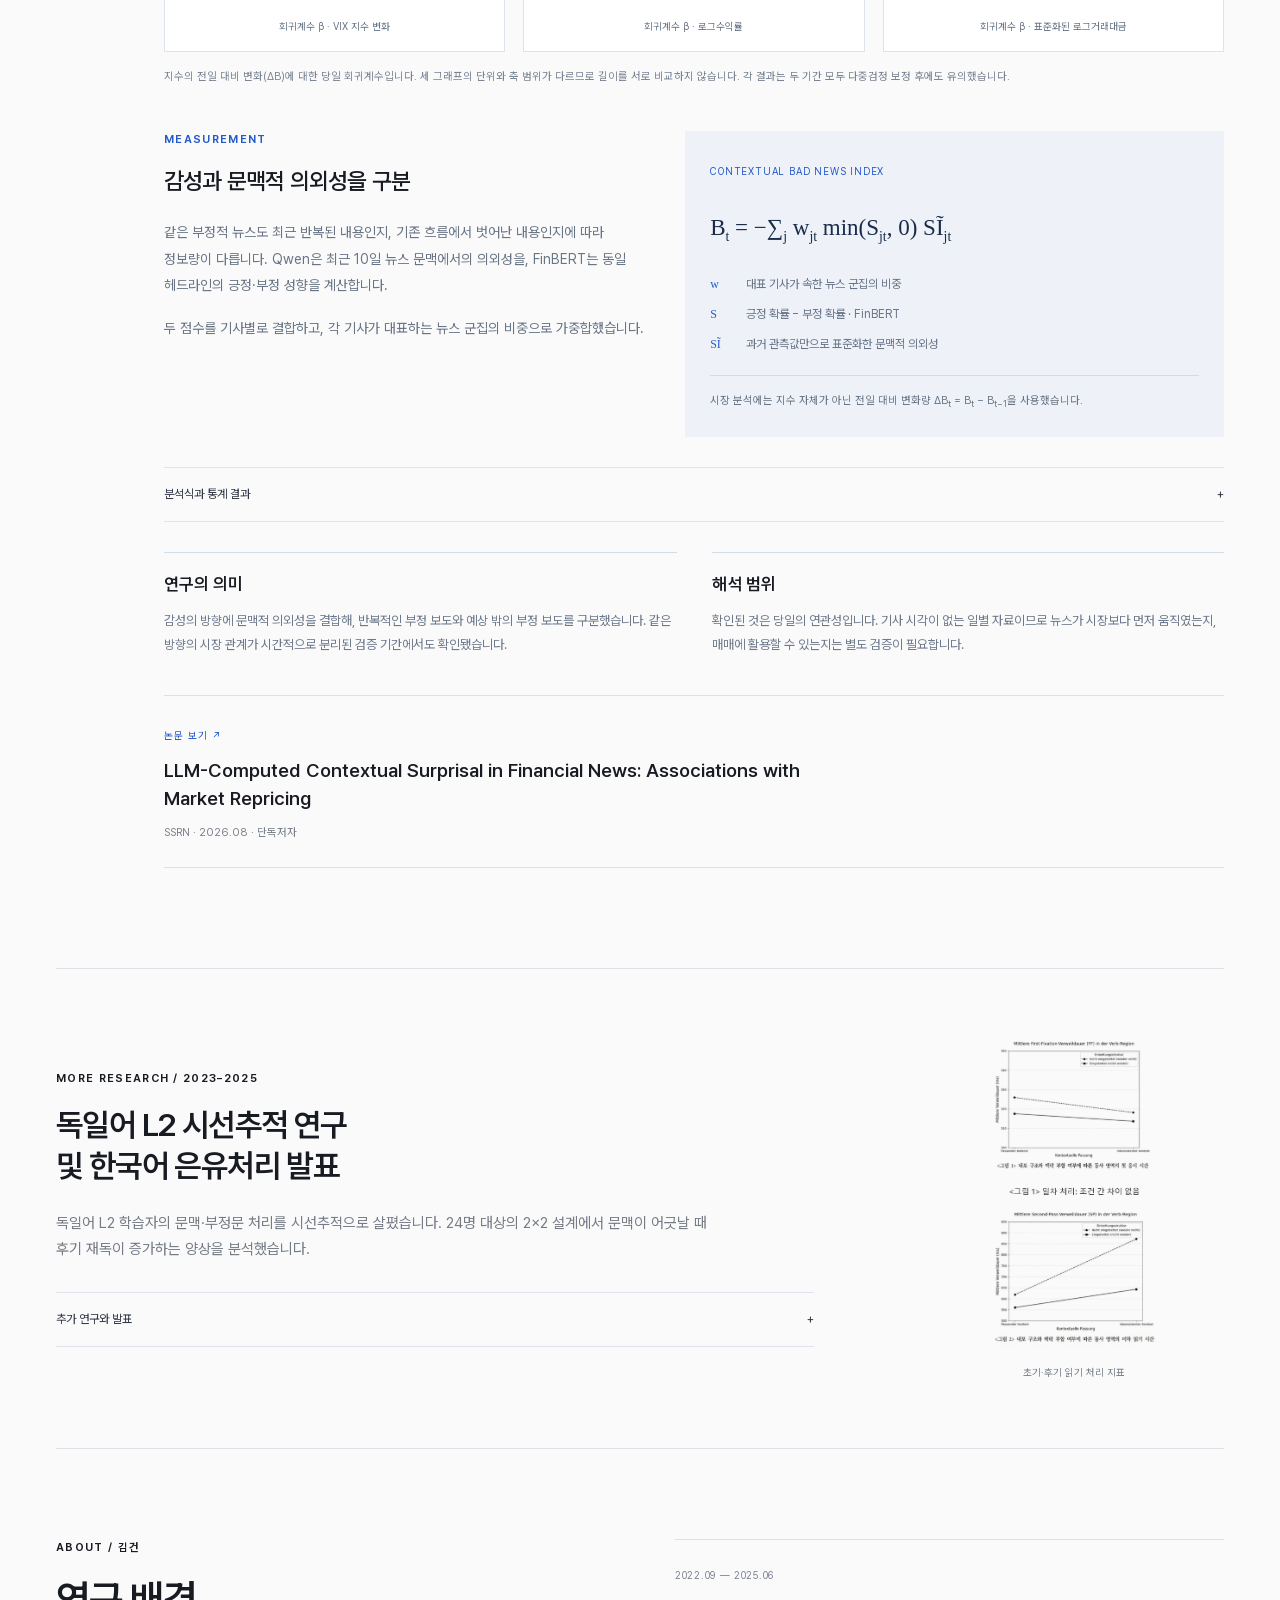
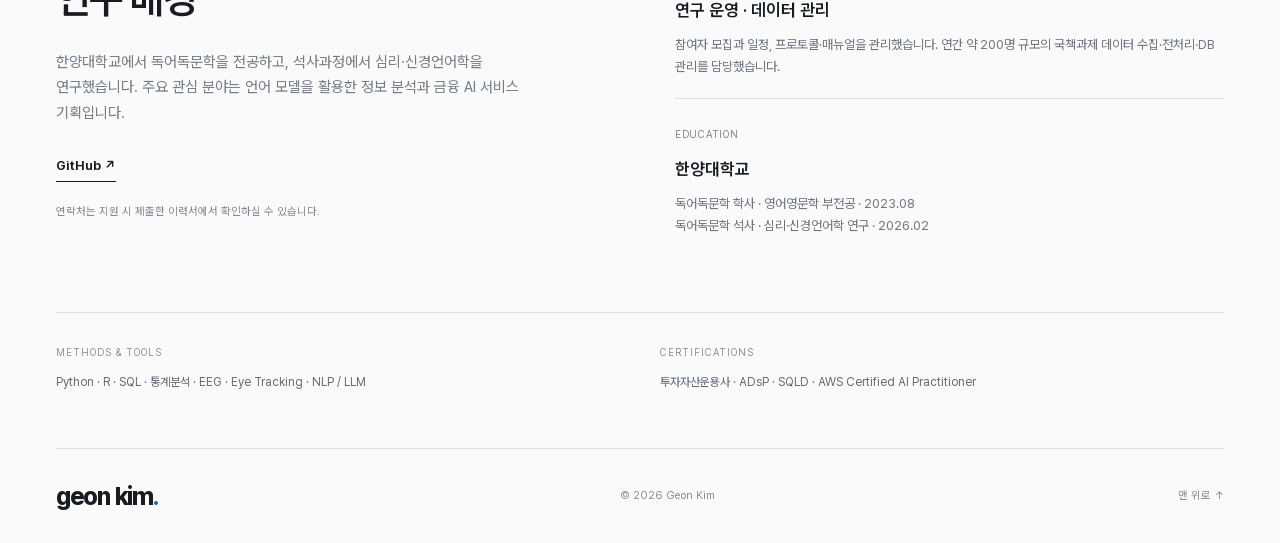
==== commit 8c9ee4e1: "Refresh stylesheet cache for figure background update" ====
--- a/index.html
+++ b/index.html
@@ -1,5 +1,5 @@
 <!doctype html>
-<html lang="ko"><head><meta charset="utf-8"><meta name="viewport" content="width=device-width,initial-scale=1"><title>김건 · Geon Kim — Research & Product</title><meta name="description" content="김건의 언어·인지 연구, 금융뉴스 분석, Attention Compass 프로젝트 포트폴리오."><meta name="theme-color" content="#fafafa"><meta property="og:title" content="김건 · Geon Kim — Research & Product"><meta property="og:description" content="언어·인지 연구와 금융정보 분석."><link rel="stylesheet" href="styles.css"><script defer src="script.js"></script></head>
+<html lang="ko"><head><meta charset="utf-8"><meta name="viewport" content="width=device-width,initial-scale=1"><title>김건 · Geon Kim — Research & Product</title><meta name="description" content="김건의 언어·인지 연구, 금융뉴스 분석, Attention Compass 프로젝트 포트폴리오."><meta name="theme-color" content="#fafafa"><meta property="og:title" content="김건 · Geon Kim — Research & Product"><meta property="og:description" content="언어·인지 연구와 금융정보 분석."><link rel="stylesheet" href="styles.css?v=figure-blend"><script defer src="script.js"></script></head>
 <body id="top"><a class="skip" href="#main">본문으로 이동</a><header class="header"><div class="wrap header-inner"><a class="wordmark" href="#top">geon kim<span>.</span></a><nav aria-label="주요 메뉴"><a href="#research">Research</a><a href="#compass">Product</a><a href="#finance">Finance</a><a href="#about">About</a></nav><a class="header-link" href="https://github.com/geon-geon" target="_blank" rel="noopener">GitHub ↗</a></div></header>
 <main id="main"><section class="hero wrap"><div class="eyebrow hero-meta"><span>김건 / GEON KIM</span><span>RESEARCH & PRODUCT · 2026</span></div><div class="hero-main"><h1>언어·인지 연구와<br><em>금융정보 분석</em></h1><div class="hero-intro"><p>LLM·뇌파·시선추적을 활용해 언어 처리를 연구했습니다. 금융뉴스의 정보량을 분석하고, 자산 관련 뉴스 탐색 도구를 개발하고 있습니다.</p><a class="text-link" href="#research">주요 연구·프로젝트 ↓</a></div></div>
 <div class="section-label"><span>SELECTED WORK</span><span>01 — 03</span></div><div class="cover-grid"><a class="work-cover" href="#research"><div class="cover-image research-cover"><span class="cover-tag"><b class="work-number">01</b> RESEARCH</span><img src="assets/eeg-topography.webp" alt="Surprisal, Entropy, Entropy Reduction과 베타 대역 EEG의 관계를 보여주는 원문 연구 그림" width="1437" height="1320"><span class="cover-bottom">LANGUAGE → MODEL → HUMAN SIGNALS</span></div><div class="cover-caption"><div><h2>LLM × Human Signals</h2><p>언어의 정보량과 인간의 인지적 부하</p></div><span>↗</span></div></a><a class="work-cover" href="#compass"><div class="cover-image product-cover"><span class="cover-tag"><b class="work-number">02</b> PRODUCT · v0.40</span><img src="assets/compass-map.svg" alt="Attention Compass v0.40의 실제 기사 좌표와 자산 연결을 그린 벡터 지도" width="940" height="510"><span class="cover-bottom">ATTENTION & ASSET CONNECTIONS</span></div><div class="cover-caption"><div><h2>Attention Compass</h2><p>관심 분포와 자산 연결 기반 뉴스 탐색</p></div><span>↗</span></div></a></div><a class="finance-teaser" href="#finance"><span class="eyebrow"><b class="work-number">03</b> FINANCIAL RESEARCH</span><h2>금융뉴스의 문맥적 Surprisal과 시장 반응</h2><span>SSRN · 2026 ↗</span></a></section>
@@ -17,3 +17,4 @@
 <a class="paper-link" href="https://doi.org/10.2139/ssrn.7232619" target="_blank" rel="noopener"><span>논문 보기 ↗</span><h3>LLM-Computed Contextual Surprisal in Financial News: Associations with Market Repricing</h3><p>SSRN · 2026.08 · 단독저자</p></a></div></section>
 <section class="other wrap"><div><p class="eyebrow">MORE RESEARCH / 2023–2025</p><h2>독일어 L2 시선추적 연구<br>및 한국어 은유처리 발표</h2><p>독일어 L2 학습자의 문맥·부정문 처리를 시선추적으로 살폈습니다. 24명 대상의 2×2 설계에서 문맥이 어긋날 때 후기 재독이 증가하는 양상을 분석했습니다.</p><details><summary>추가 연구와 발표 <span>+</span></summary><p>「한국인 독일어 L2 학습자의 전제 처리 양상에 대한 시선 추적 연구」 · 『독어학』 51, 25–49 · 2025.06 · 제1저자.</p><p>「한국어 술어은유처리에 관한 다층 연구: Surprisal과 뇌신경학적 증거」 · 한국언어정보학회 가을학술대회 · 2023.11 · 단독 발표. ERP와 GPT Surprisal을 함께 분석했습니다.</p></details></div><figure><img src="assets/eye-tracking.webp" alt="독일어 시선추적 연구의 초기 및 후기 처리 지표 그래프 원문" width="759" height="1443" loading="lazy"><figcaption>초기·후기 읽기 처리 지표</figcaption></figure></section>
 <section id="about" class="about wrap"><div><p class="eyebrow">ABOUT / 김건</p><h2>연구 배경</h2><p>한양대학교에서 독어독문학을 전공하고, 석사과정에서 심리·신경언어학을 연구했습니다. 주요 관심 분야는 언어 모델을 활용한 정보 분석과 금융 AI 서비스 기획입니다.</p><a class="text-link" href="https://github.com/geon-geon" target="_blank" rel="noopener">GitHub ↗</a><p class="fine">연락처는 지원 시 제출한 이력서에서 확인하실 수 있습니다.</p></div><div class="experience"><article><span>2022.09 — 2025.06</span><h3>연구 운영 · 데이터 관리</h3><p>참여자 모집과 일정, 프로토콜·매뉴얼을 관리했습니다. 연간 약 200명 규모의 국책과제 데이터 수집·전처리·DB 관리를 담당했습니다.</p></article><article><span>EDUCATION</span><h3>한양대학교</h3><p>독어독문학 학사 · 영어영문학 부전공 · 2023.08<br>독어독문학 석사 · 심리·신경언어학 연구 · 2026.02</p></article></div></section><div class="skills wrap"><div><span>METHODS & TOOLS</span><p>Python · R · SQL · 통계분석 · EEG · Eye Tracking · NLP / LLM</p></div><div><span>CERTIFICATIONS</span><p>투자자산운용사 · ADsP · SQLD · AWS Certified AI Practitioner</p></div></div></main><footer class="footer wrap"><a class="wordmark" href="#top">geon kim<span>.</span></a><p>© 2026 Geon Kim</p><a href="#top">맨 위로 ↑</a></footer></body></html>
+
--- a/styles.css
+++ b/styles.css
@@ -2,3 +2,6 @@
 @media(max-width:360px){.header .wordmark{font-size:18px;white-space:nowrap}.header nav{gap:10px;font-size:10px}}
 /* Consistent project identifiers across case sections. */
 .case{display:block}.case-body{max-width:1060px;margin-left:auto}.project-heading{display:flex;align-items:center;gap:18px;padding-bottom:22px;margin-bottom:35px;border-bottom:1px solid #d7dee9}.project-number{display:inline-grid;place-items:center;flex:none;width:54px;height:54px;background:#245aca;color:white;font-size:25px;line-height:1;font-weight:600;letter-spacing:-.03em;font-variant-numeric:tabular-nums}.project-heading p{font-size:15px;font-weight:600;line-height:1.5}.project-heading>div>span{font-size:11px;color:#747e8c}.work-number{display:inline-grid;place-items:center;width:28px;height:28px;margin-right:9px;background:#245aca;color:white;font-size:13px;letter-spacing:0;font-variant-numeric:tabular-nums}.cover-tag{display:flex;align-items:center}.finance-teaser>.eyebrow{display:flex;align-items:center;white-space:nowrap}.product-heading h2{margin-top:0}.result-heading{display:flex;align-items:baseline;justify-content:space-between;gap:20px;margin:40px 0 20px}.result-heading h3{font-size:21px;font-weight:600;letter-spacing:-.03em}.result-heading p{font-size:11px;color:#6d7887}.market-results{display:grid;grid-template-columns:repeat(3,minmax(0,1fr));gap:18px}.market-results figure{background:#fff;border:1px solid #dee4ed;padding:21px 15px 16px}.metric-heading{padding:0 8px}.metric-heading>span{font-size:11px;color:#737e8f}.metric-heading h3{display:flex;justify-content:space-between;align-items:center;font-size:20px;font-weight:600;letter-spacing:-.035em;margin-top:5px}.metric-heading b{font-size:25px;color:#245aca;font-weight:450}.market-results img{display:block;width:100%;height:auto;margin-top:15px}.market-results figcaption{font-size:10px;text-align:center;color:#687689}.chart-note{font-size:11px;line-height:1.8;color:#788393;margin-top:15px}.finance-method{display:grid;grid-template-columns:1fr 1.12fr;gap:40px;margin-top:45px}.finance-method h3{font-size:23px;font-weight:550;letter-spacing:-.035em;margin:12px 0 18px}.finance-method>div>p:not(.eyebrow){font-size:14px;line-height:1.9;color:#697585}.formula-panel{background:#eef2f8;padding:25px}.formula-panel>span{font-size:10px;letter-spacing:.08em;color:#245aca}.formula{font-family:Georgia,'Times New Roman',serif;font-size:23px;margin:25px 0;line-height:1.7;white-space:nowrap;color:#192c49}.formula sub{font-size:.6em}.formula-panel dl{font-size:12px;margin:0}.formula-panel dl>div{display:flex;gap:16px;margin:10px 0}.formula-panel dt{font-family:Georgia,serif;color:#245aca;min-width:20px}.formula-panel dd{margin:0;color:#6a7689}.formula-panel>p{font-size:11px!important;line-height:1.8;margin-top:20px;border-top:1px solid #d1dbe9;padding-top:15px}.finance-details h3{font-size:16px;font-weight:550;margin:20px 0 8px}.equation-text{font-family:Georgia,'Times New Roman',serif;font-size:19px;line-height:1.8;color:#243957;overflow-wrap:anywhere;word-break:normal;margin:16px 0}.table-scroll{overflow-x:auto;margin-top:25px}table{width:100%;border-collapse:collapse;font-size:12px;text-align:left;white-space:nowrap}caption{text-align:left;margin-bottom:10px;font-weight:600}th,td{padding:12px 15px;border-bottom:1px solid #dee4ec}th{background:#f0f3f8;font-weight:500}.finance-conclusion{display:grid;grid-template-columns:1fr 1fr;gap:35px;margin-top:30px}.finance-conclusion article{padding-top:17px;border-top:1px solid #d2dbe8}.finance-conclusion h3{font-size:17px;font-weight:600;margin-bottom:10px}.finance-conclusion p{font-size:13px;color:#6e7a8c;line-height:1.85}@media(max-width:1100px){.case-body{max-width:none}.finance-method{gap:25px;grid-template-columns:1fr 1.2fr}.formula{font-size:20px}.metric-heading h3{font-size:18px}}@media(max-width:760px){.project-heading{gap:14px;margin-bottom:25px;padding-bottom:18px}.project-number{width:44px;height:44px;font-size:21px}.project-heading p{font-size:14px}.project-heading>div>span{font-size:10px}.result-heading{display:block;margin-top:28px}.result-heading p{margin-top:8px}.market-results{grid-template-columns:1fr;gap:15px}.market-results figure{padding:19px 15px 15px}.market-results img{max-width:350px;margin:10px auto 0}.metric-heading h3{font-size:21px}.finance-method,.finance-conclusion{grid-template-columns:1fr;gap:25px;margin-top:30px}.formula-panel{padding:20px}.formula{font-size:clamp(17px,4.6vw,23px)}.chart-note{font-size:10px}.equation-text{font-size:16px}.finance-teaser .work-number{width:25px;height:25px;font-size:12px}.research-cover .cover-tag{top:13px}.research-cover img{margin-top:17px}}
+/* Let white figure backgrounds blend into the surrounding page. */
+.research-method figure,.other figure{background:transparent;border:0}
+.research-method figure img,.other figure img{mix-blend-mode:multiply}
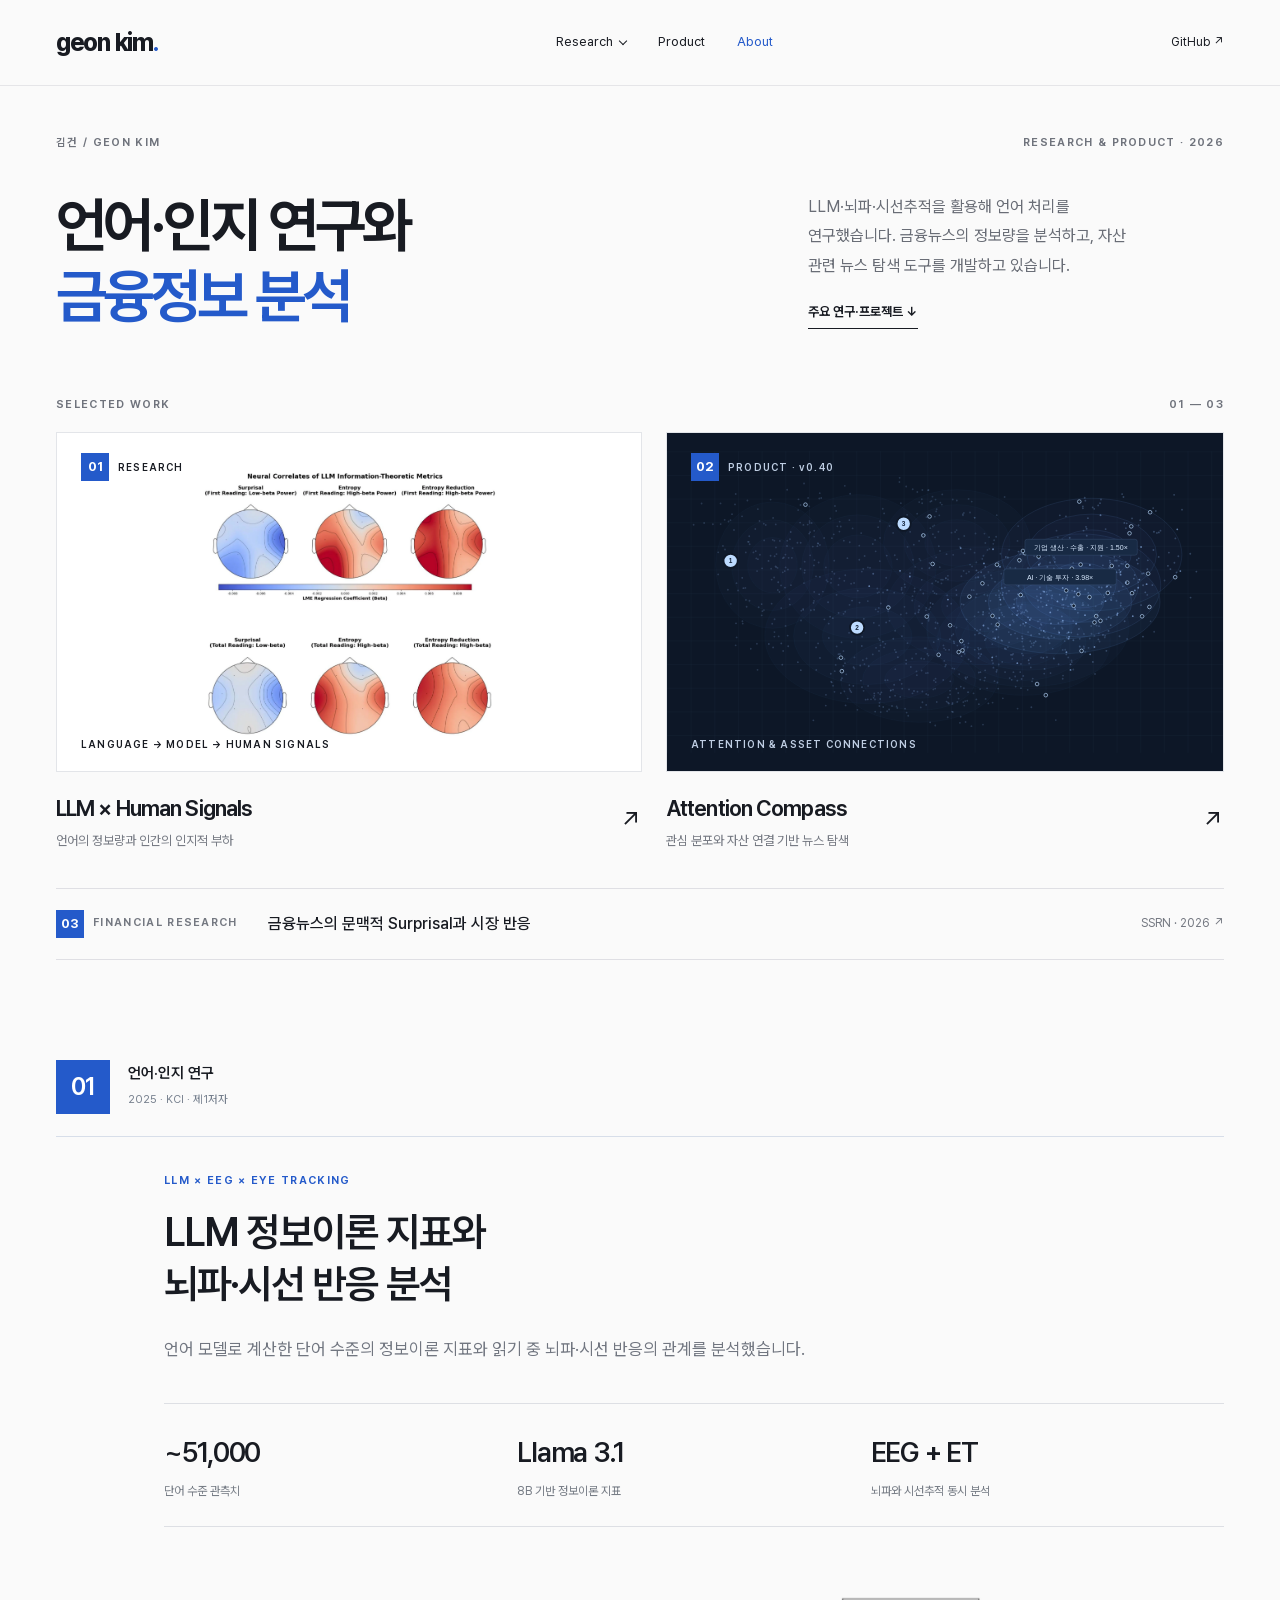
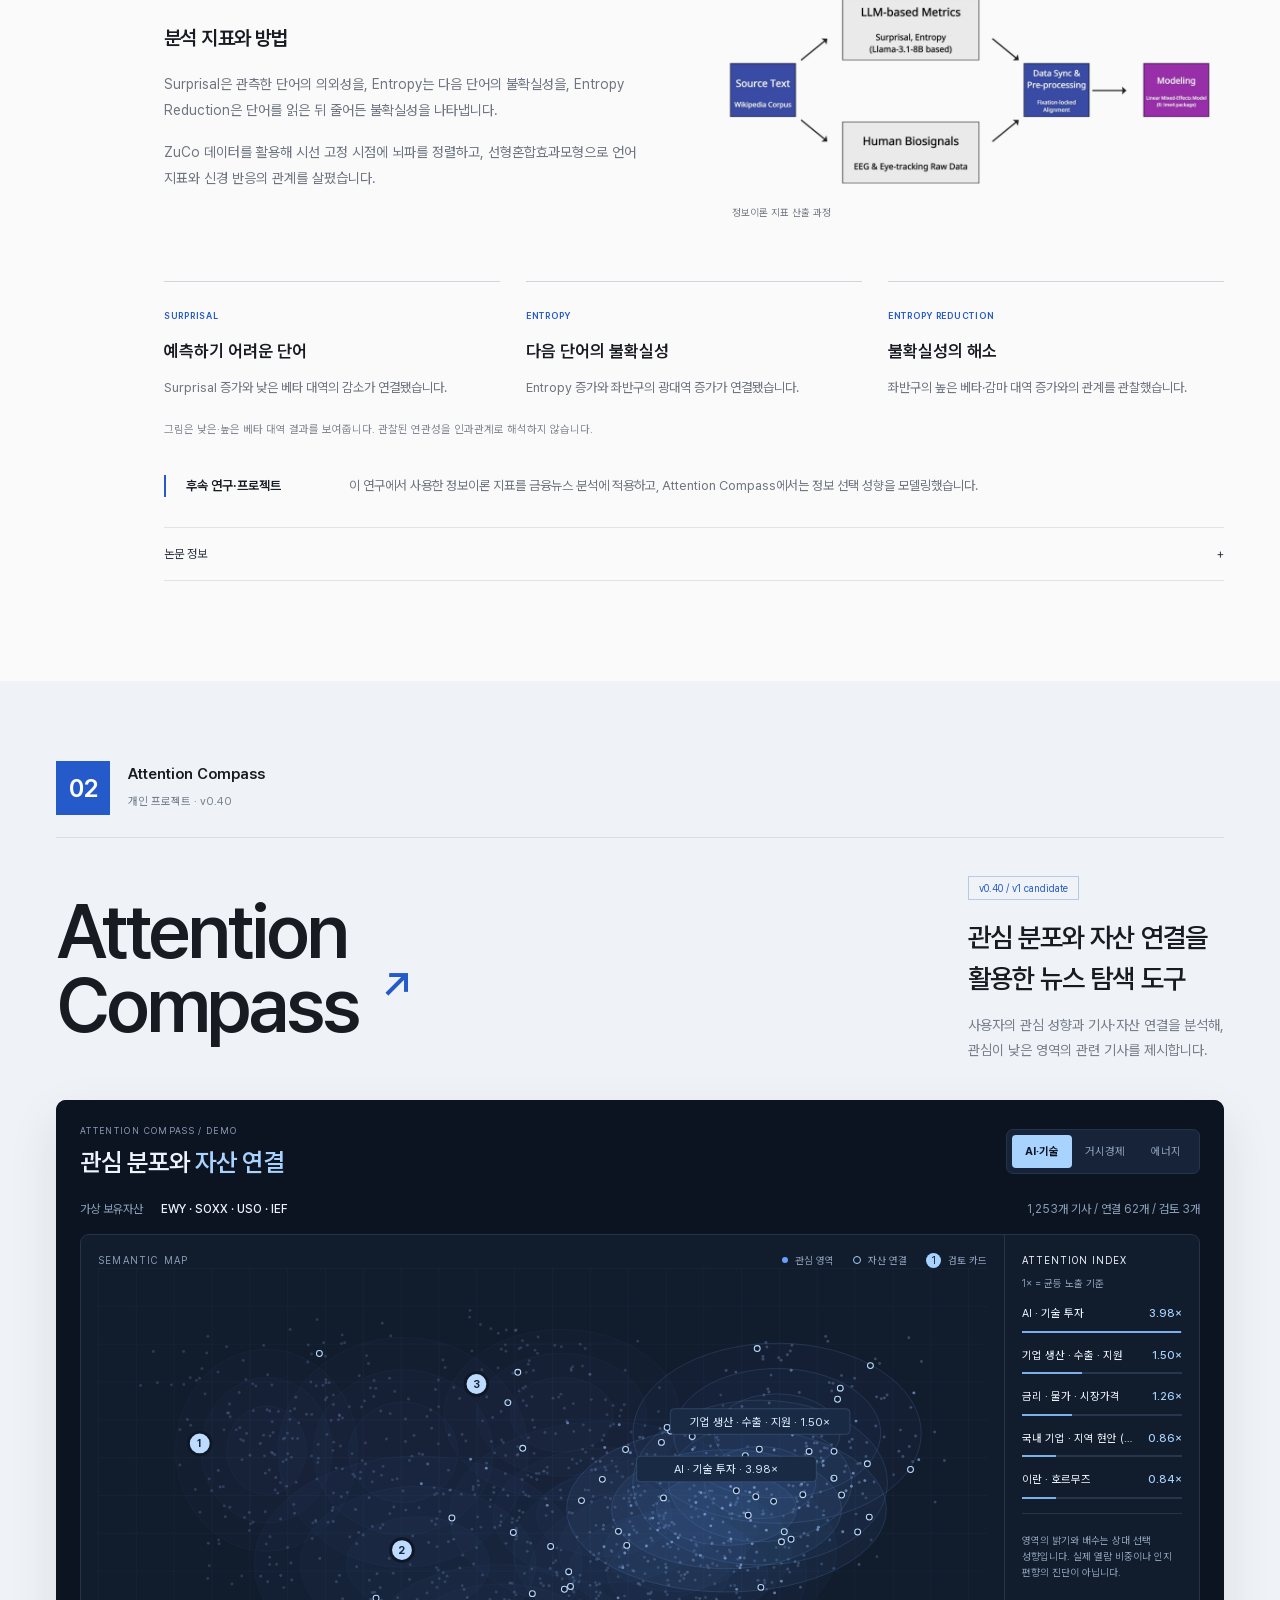
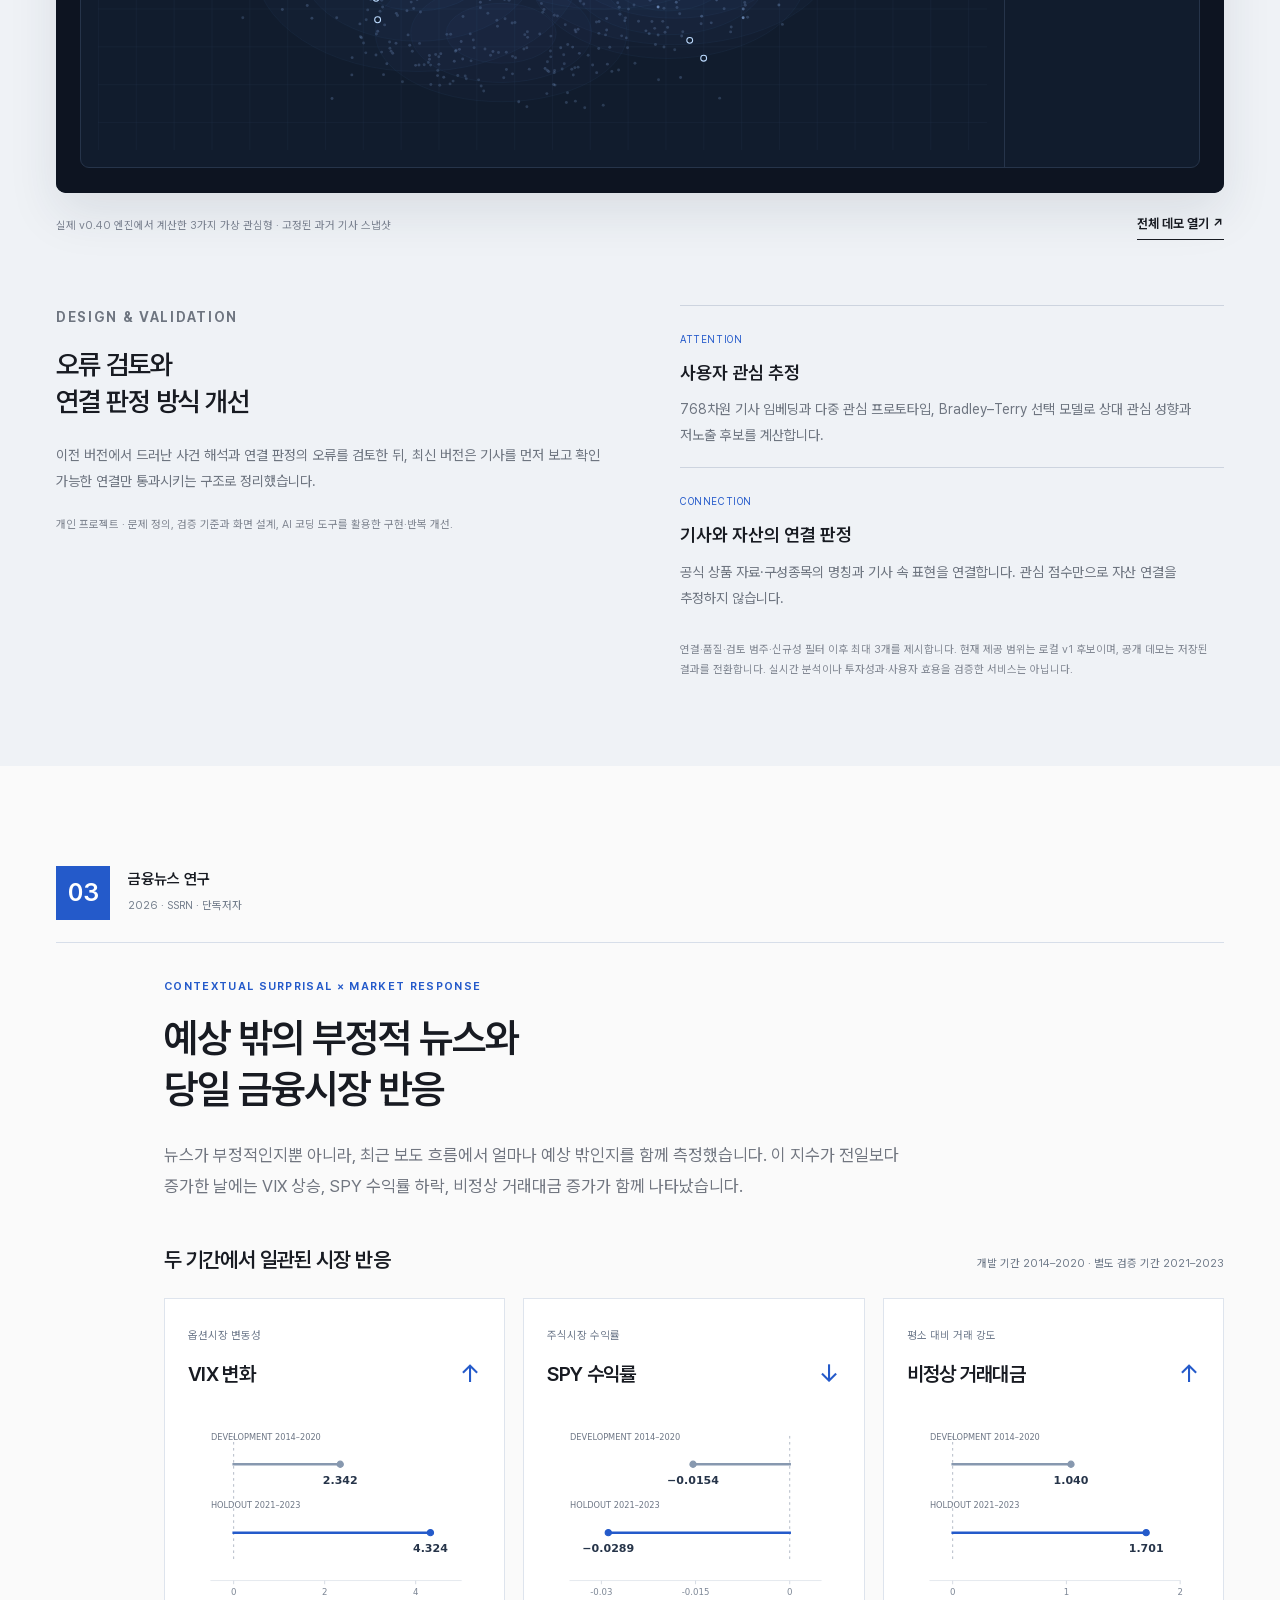
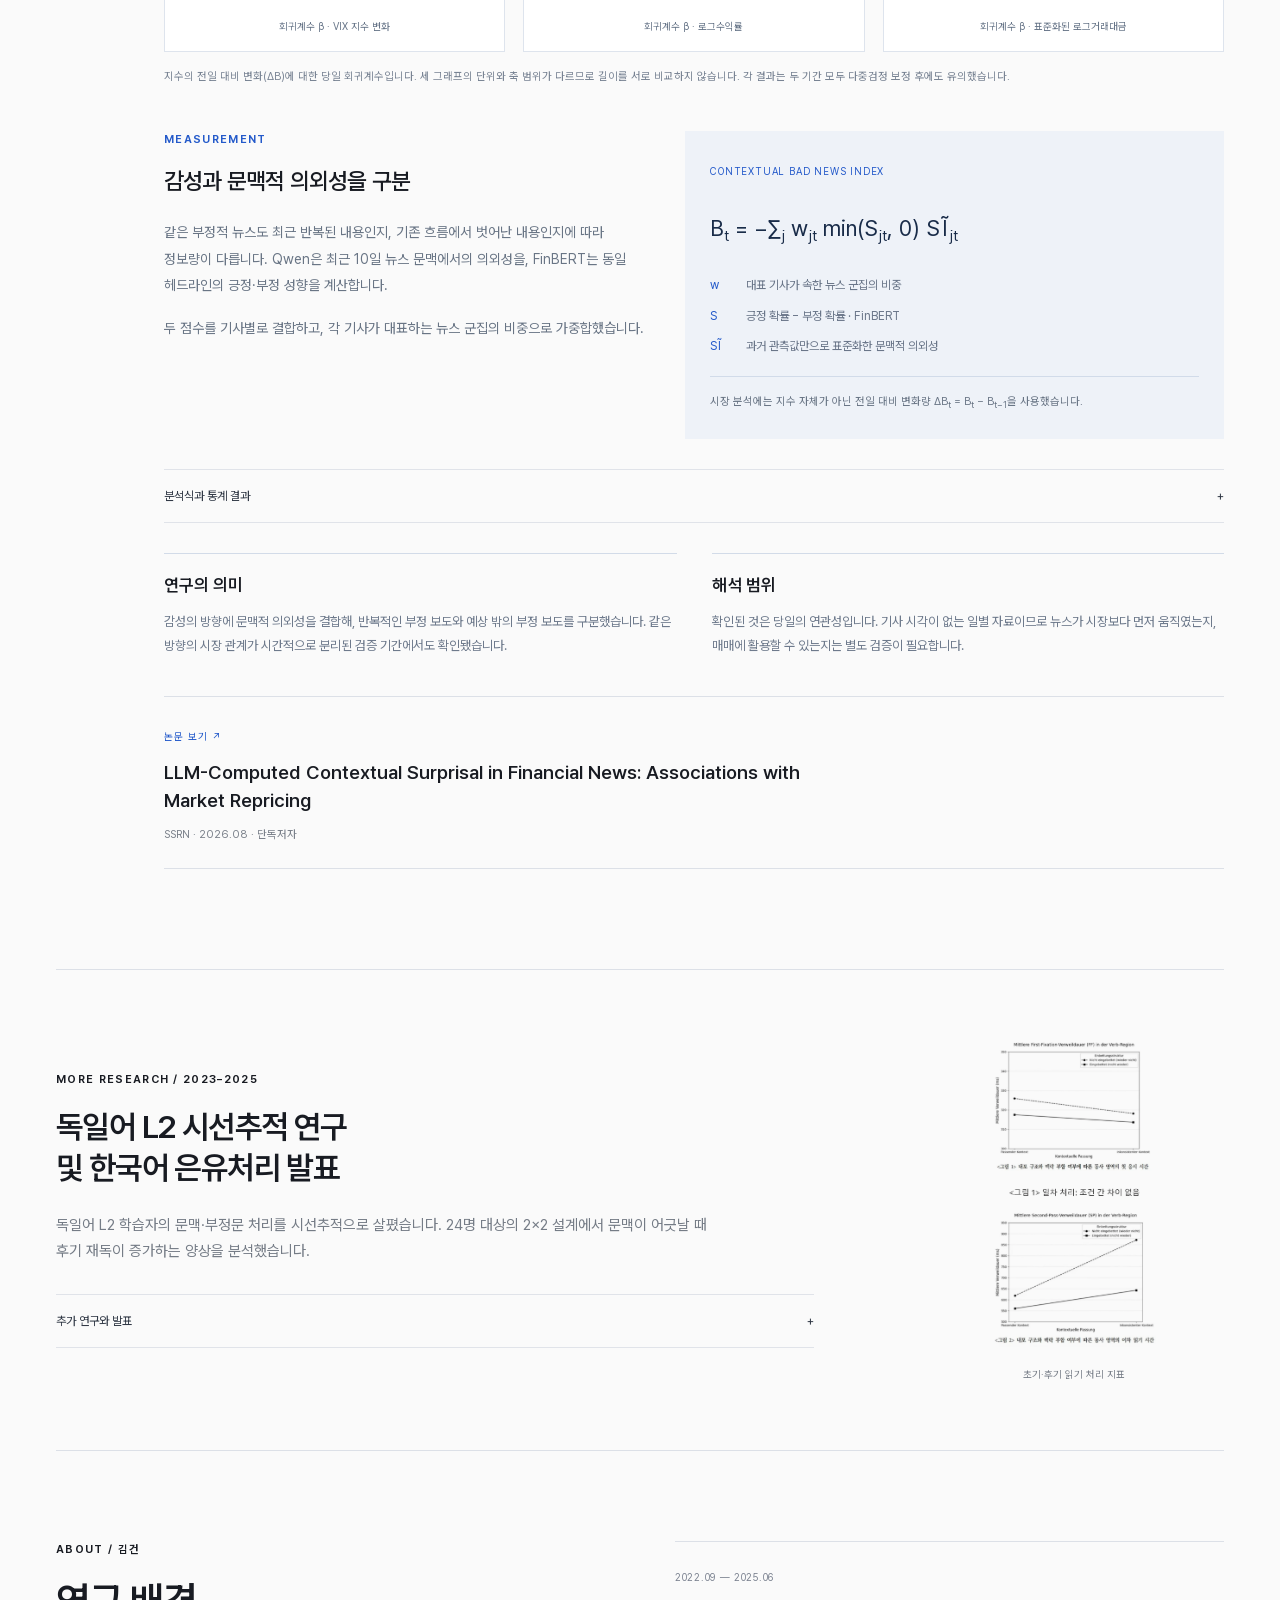
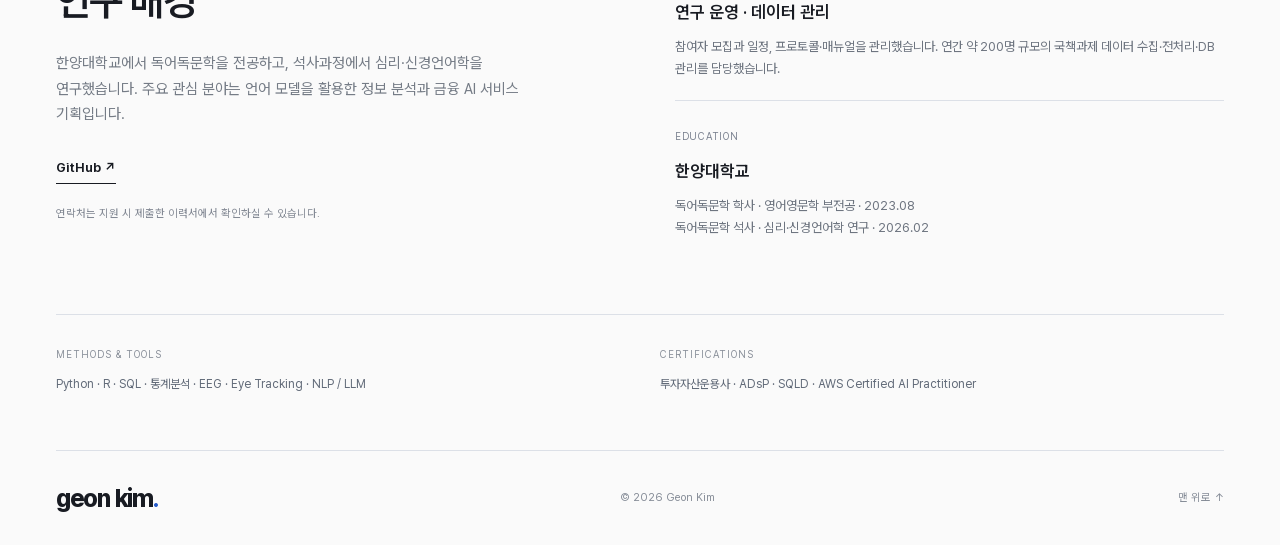
==== commit c74e5f26: "Group both studies under Research and align equation typography" ====
--- a/index.html
+++ b/index.html
@@ -1,6 +1,6 @@
 <!doctype html>
-<html lang="ko"><head><meta charset="utf-8"><meta name="viewport" content="width=device-width,initial-scale=1"><title>김건 · Geon Kim — Research & Product</title><meta name="description" content="김건의 언어·인지 연구, 금융뉴스 분석, Attention Compass 프로젝트 포트폴리오."><meta name="theme-color" content="#fafafa"><meta property="og:title" content="김건 · Geon Kim — Research & Product"><meta property="og:description" content="언어·인지 연구와 금융정보 분석."><link rel="stylesheet" href="styles.css?v=figure-blend"><script defer src="script.js"></script></head>
-<body id="top"><a class="skip" href="#main">본문으로 이동</a><header class="header"><div class="wrap header-inner"><a class="wordmark" href="#top">geon kim<span>.</span></a><nav aria-label="주요 메뉴"><a href="#research">Research</a><a href="#compass">Product</a><a href="#finance">Finance</a><a href="#about">About</a></nav><a class="header-link" href="https://github.com/geon-geon" target="_blank" rel="noopener">GitHub ↗</a></div></header>
+<html lang="ko"><head><meta charset="utf-8"><meta name="viewport" content="width=device-width,initial-scale=1"><title>김건 · Geon Kim — Research & Product</title><meta name="description" content="김건의 언어·인지 연구, 금융뉴스 분석, Attention Compass 프로젝트 포트폴리오."><meta name="theme-color" content="#fafafa"><meta property="og:title" content="김건 · Geon Kim — Research & Product"><meta property="og:description" content="언어·인지 연구와 금융정보 분석."><link rel="stylesheet" href="styles.css?v=research-menu"><script defer src="script.js?v=research-menu"></script></head>
+<body id="top"><a class="skip" href="#main">본문으로 이동</a><header class="header"><div class="wrap header-inner"><a class="wordmark" href="#top">geon kim<span>.</span></a><nav aria-label="주요 메뉴"><details class="research-menu"><summary>Research</summary><div class="research-options"><a href="#research">언어·인지 연구</a><a href="#finance">금융뉴스 연구</a></div></details><a href="#compass">Product</a><a href="#about">About</a></nav><a class="header-link" href="https://github.com/geon-geon" target="_blank" rel="noopener">GitHub ↗</a></div></header>
 <main id="main"><section class="hero wrap"><div class="eyebrow hero-meta"><span>김건 / GEON KIM</span><span>RESEARCH & PRODUCT · 2026</span></div><div class="hero-main"><h1>언어·인지 연구와<br><em>금융정보 분석</em></h1><div class="hero-intro"><p>LLM·뇌파·시선추적을 활용해 언어 처리를 연구했습니다. 금융뉴스의 정보량을 분석하고, 자산 관련 뉴스 탐색 도구를 개발하고 있습니다.</p><a class="text-link" href="#research">주요 연구·프로젝트 ↓</a></div></div>
 <div class="section-label"><span>SELECTED WORK</span><span>01 — 03</span></div><div class="cover-grid"><a class="work-cover" href="#research"><div class="cover-image research-cover"><span class="cover-tag"><b class="work-number">01</b> RESEARCH</span><img src="assets/eeg-topography.webp" alt="Surprisal, Entropy, Entropy Reduction과 베타 대역 EEG의 관계를 보여주는 원문 연구 그림" width="1437" height="1320"><span class="cover-bottom">LANGUAGE → MODEL → HUMAN SIGNALS</span></div><div class="cover-caption"><div><h2>LLM × Human Signals</h2><p>언어의 정보량과 인간의 인지적 부하</p></div><span>↗</span></div></a><a class="work-cover" href="#compass"><div class="cover-image product-cover"><span class="cover-tag"><b class="work-number">02</b> PRODUCT · v0.40</span><img src="assets/compass-map.svg" alt="Attention Compass v0.40의 실제 기사 좌표와 자산 연결을 그린 벡터 지도" width="940" height="510"><span class="cover-bottom">ATTENTION & ASSET CONNECTIONS</span></div><div class="cover-caption"><div><h2>Attention Compass</h2><p>관심 분포와 자산 연결 기반 뉴스 탐색</p></div><span>↗</span></div></a></div><a class="finance-teaser" href="#finance"><span class="eyebrow"><b class="work-number">03</b> FINANCIAL RESEARCH</span><h2>금융뉴스의 문맥적 Surprisal과 시장 반응</h2><span>SSRN · 2026 ↗</span></a></section>
 <section id="research" class="case wrap"><div class="project-heading"><span class="project-number">01</span><div><p>언어·인지 연구</p><span>2025 · KCI · 제1저자</span></div></div><div class="case-body"><p class="eyebrow blue">LLM × EEG × EYE TRACKING</p><h2>LLM 정보이론 지표와<br>뇌파·시선 반응 분석</h2><p class="lead">언어 모델로 계산한 단어 수준의 정보이론 지표와 읽기 중 뇌파·시선 반응의 관계를 분석했습니다.</p><div class="facts"><div><strong>~51,000</strong><span>단어 수준 관측치</span></div><div><strong>Llama 3.1</strong><span>8B 기반 정보이론 지표</span></div><div><strong>EEG + ET</strong><span>뇌파와 시선추적 동시 분석</span></div></div><div class="research-method"><div><h3>분석 지표와 방법</h3><p>Surprisal은 관측한 단어의 의외성을, Entropy는 다음 단어의 불확실성을, Entropy Reduction은 단어를 읽은 뒤 줄어든 불확실성을 나타냅니다.</p><p>ZuCo 데이터를 활용해 시선 고정 시점에 뇌파를 정렬하고, 선형혼합효과모형으로 언어 지표와 신경 반응의 관계를 살폈습니다.</p></div><figure><img src="assets/research-pipeline.webp" alt="텍스트 입력, 언어 모델, 토큰별 정보이론 지표 산출의 연구 파이프라인 원문" width="2088" height="852" loading="lazy"><figcaption>정보이론 지표 산출 과정</figcaption></figure></div><div class="findings"><article><span>SURPRISAL</span><h3>예측하기 어려운 단어</h3><p>Surprisal 증가와 낮은 베타 대역의 감소가 연결됐습니다.</p></article><article><span>ENTROPY</span><h3>다음 단어의 불확실성</h3><p>Entropy 증가와 좌반구의 광대역 증가가 연결됐습니다.</p></article><article><span>ENTROPY REDUCTION</span><h3>불확실성의 해소</h3><p>좌반구의 높은 베타·감마 대역 증가와의 관계를 관찰했습니다.</p></article></div><p class="fine">그림은 낮은·높은 베타 대역 결과를 보여줍니다. 관찰된 연관성을 인과관계로 해석하지 않습니다.</p><div class="transfer"><span>후속 연구·프로젝트</span><p>이 연구에서 사용한 정보이론 지표를 금융뉴스 분석에 적용하고, Attention Compass에서는 정보 선택 성향을 모델링했습니다.</p></div><details><summary>논문 정보 <span>+</span></summary><p>「대규모 언어 모델 기반 정보 이론적 복잡도 지표와 언어 처리의 신경 상관성」, 『언어』 50(2), 573–595. 2025.06 · 제1저자.</p></details></div></section>
--- a/styles.css
+++ b/styles.css
@@ -5,3 +5,13 @@
 /* Let white figure backgrounds blend into the surrounding page. */
 .research-method figure,.other figure{background:transparent;border:0}
 .research-method figure img,.other figure img{mix-blend-mode:multiply}
+/* Research contains both research projects. */
+.research-menu{position:relative;border:0;margin:0;padding:0;font:inherit;color:inherit}
+.research-menu summary{display:flex;align-items:center;gap:7px;font:inherit;color:inherit;line-height:inherit}
+.research-menu summary::after{content:'';width:5px;height:5px;border-right:1px solid currentColor;border-bottom:1px solid currentColor;transform:rotate(45deg);margin-top:-3px}
+.research-menu[open] summary{margin:0}.research-menu:has(a[aria-current]) summary{color:#245aca}
+.research-options{position:absolute;top:calc(100% + 16px);left:-18px;width:180px;padding:8px;background:#fafafa;border:1px solid #dce2eb;box-shadow:0 8px 24px #162e4b12}
+.research-options a{display:block;padding:10px;font-size:12px;white-space:nowrap}.research-options a:hover{background:#eef2f8}
+.formula,.equation-text,.formula-panel dt{font-family:Portfolio,-apple-system,BlinkMacSystemFont,'Segoe UI',sans-serif;font-variant-numeric:tabular-nums;letter-spacing:0;font-weight:400}
+.formula{font-size:22px;line-height:1.9}.formula sub,.equation-text sub{font-size:.65em;line-height:0;vertical-align:sub}.equation-text{font-size:18px;line-height:2}
+@media(max-width:1100px){.formula{font-size:19px}}@media(max-width:760px){.formula{font-size:clamp(15px,4.2vw,21px)}.equation-text{font-size:15px}}
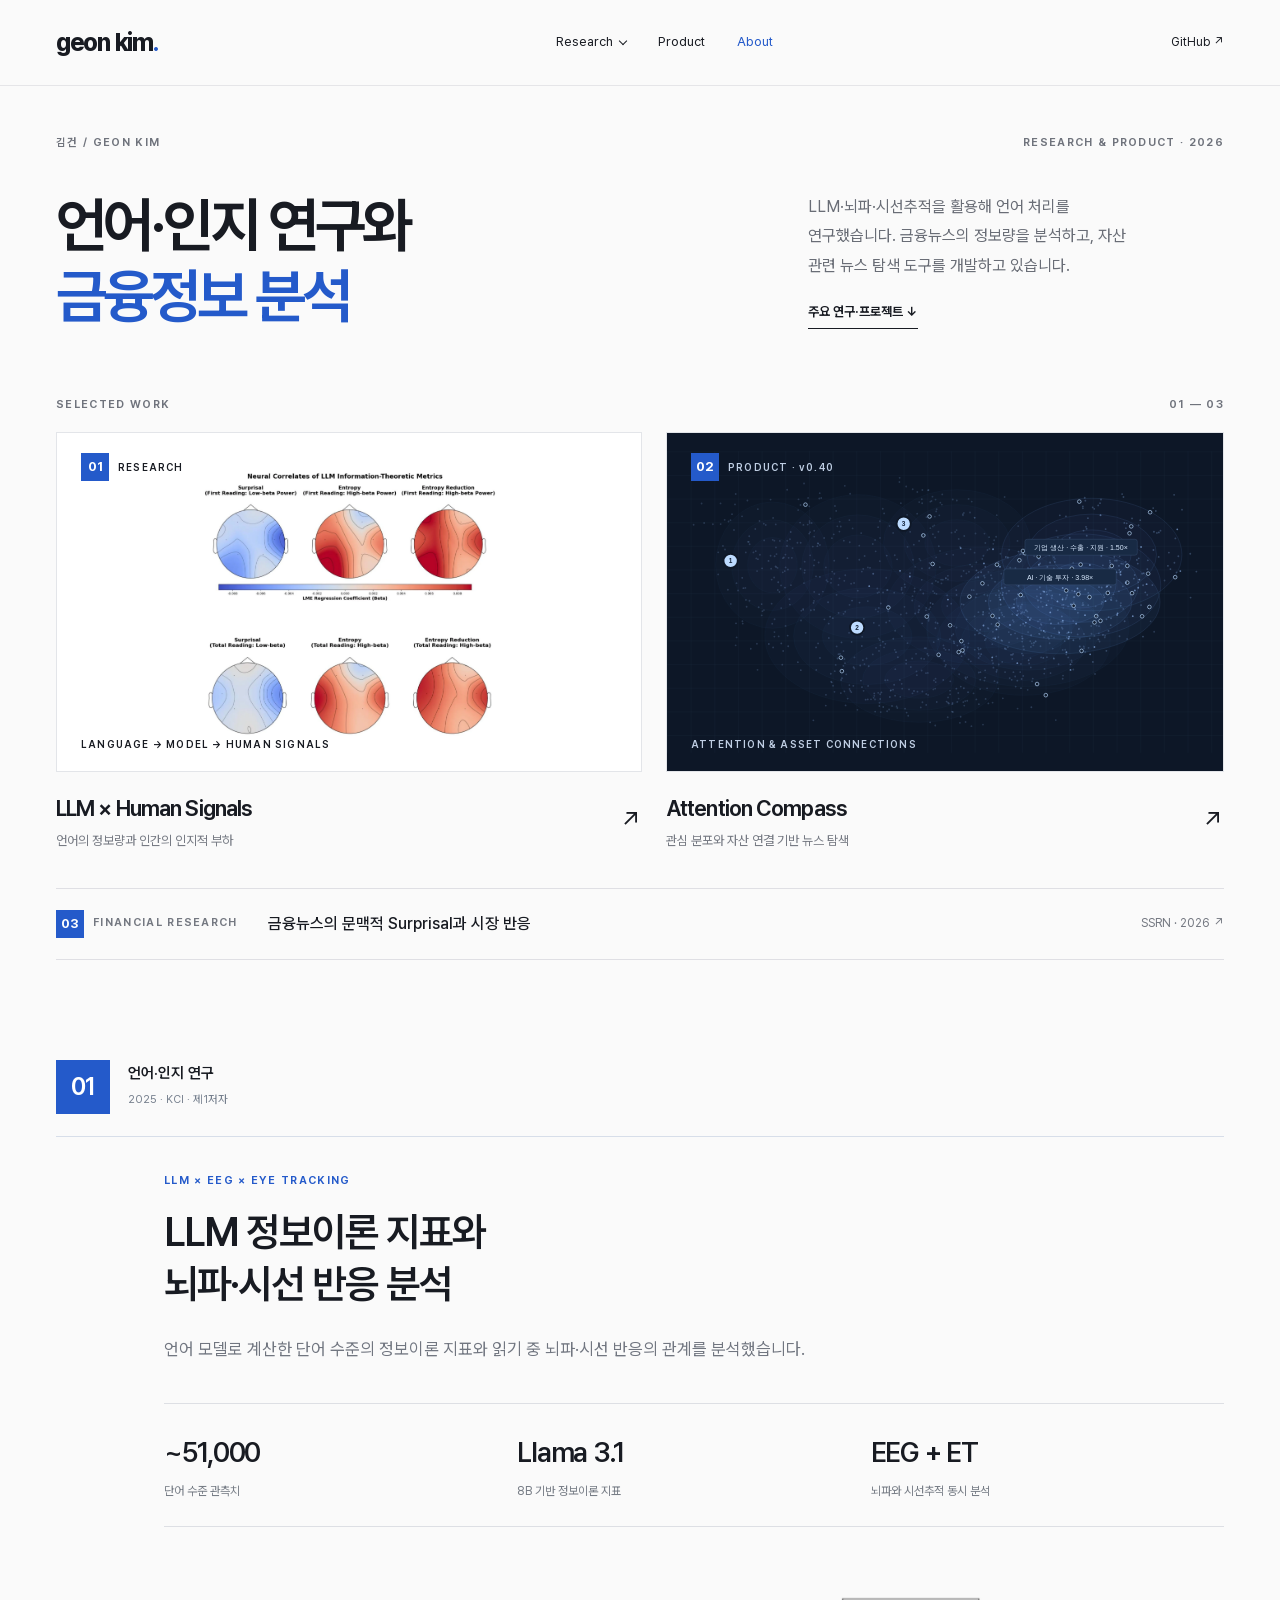
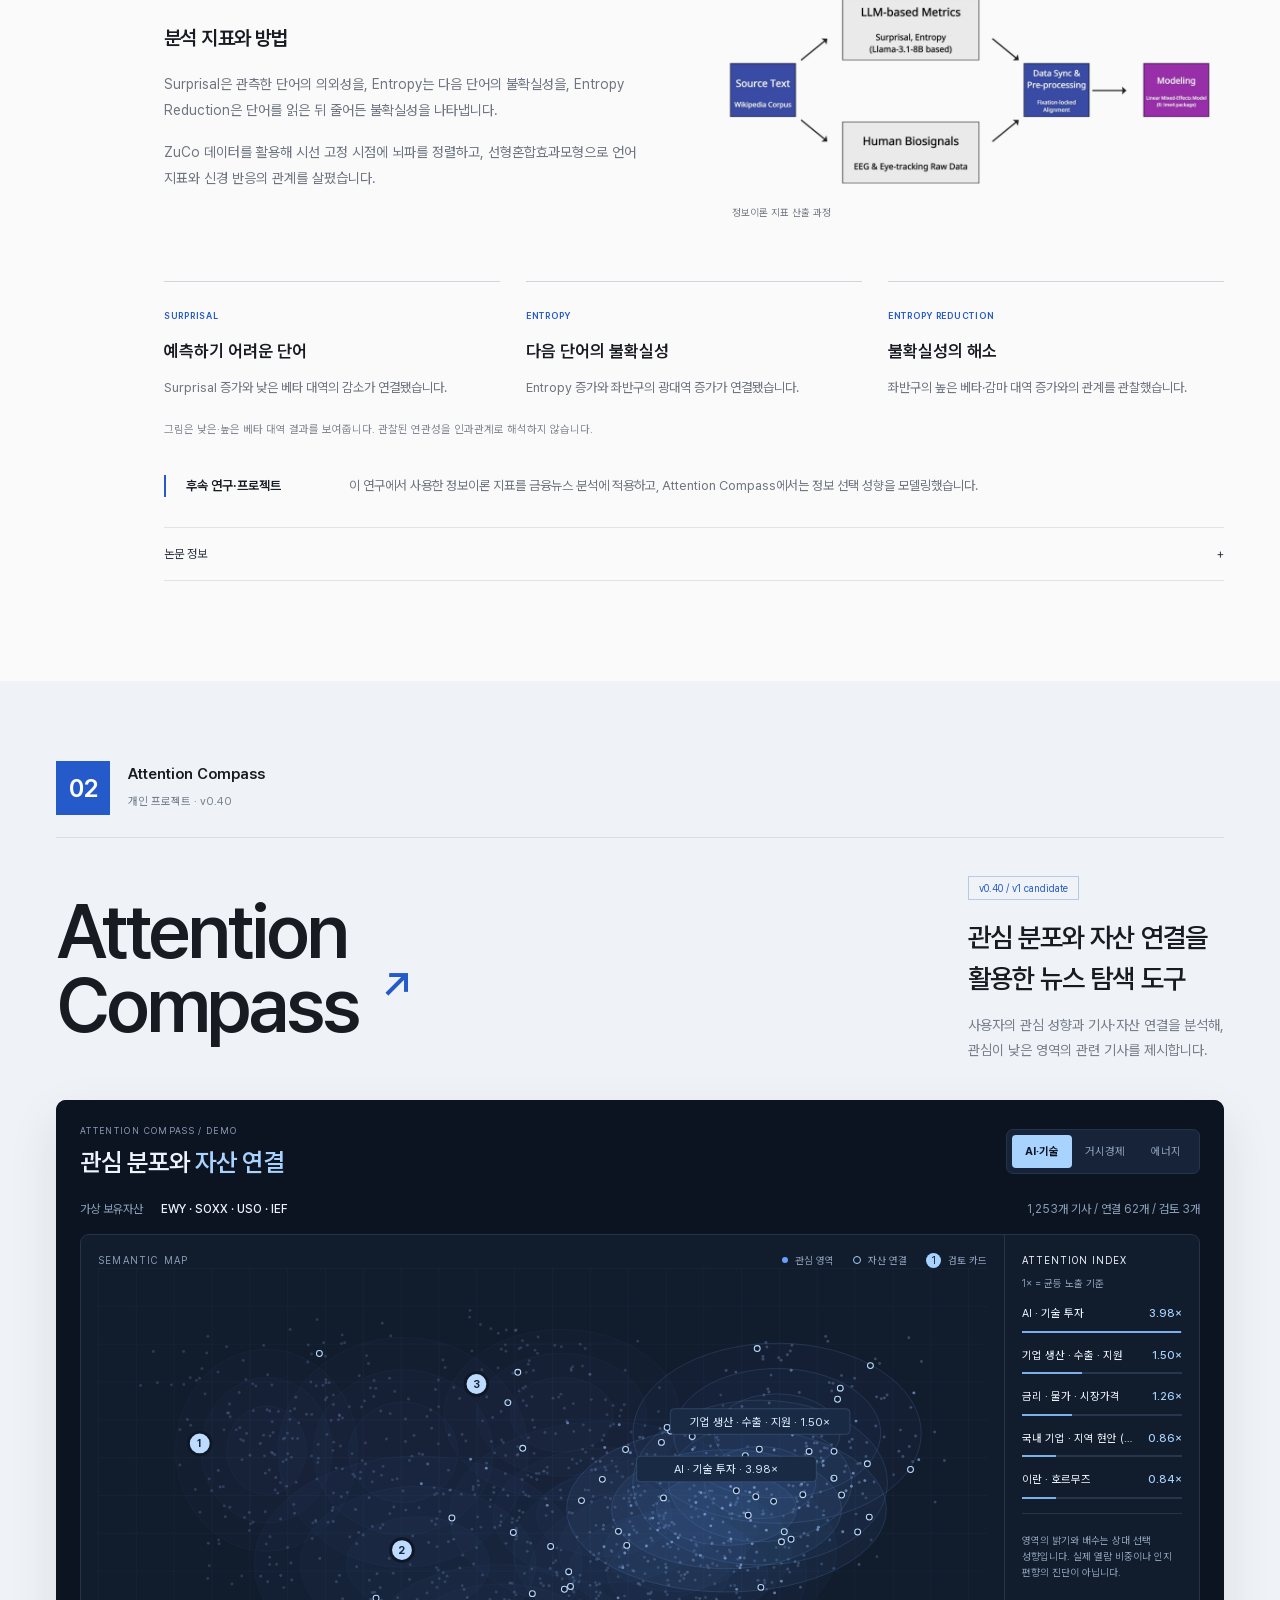
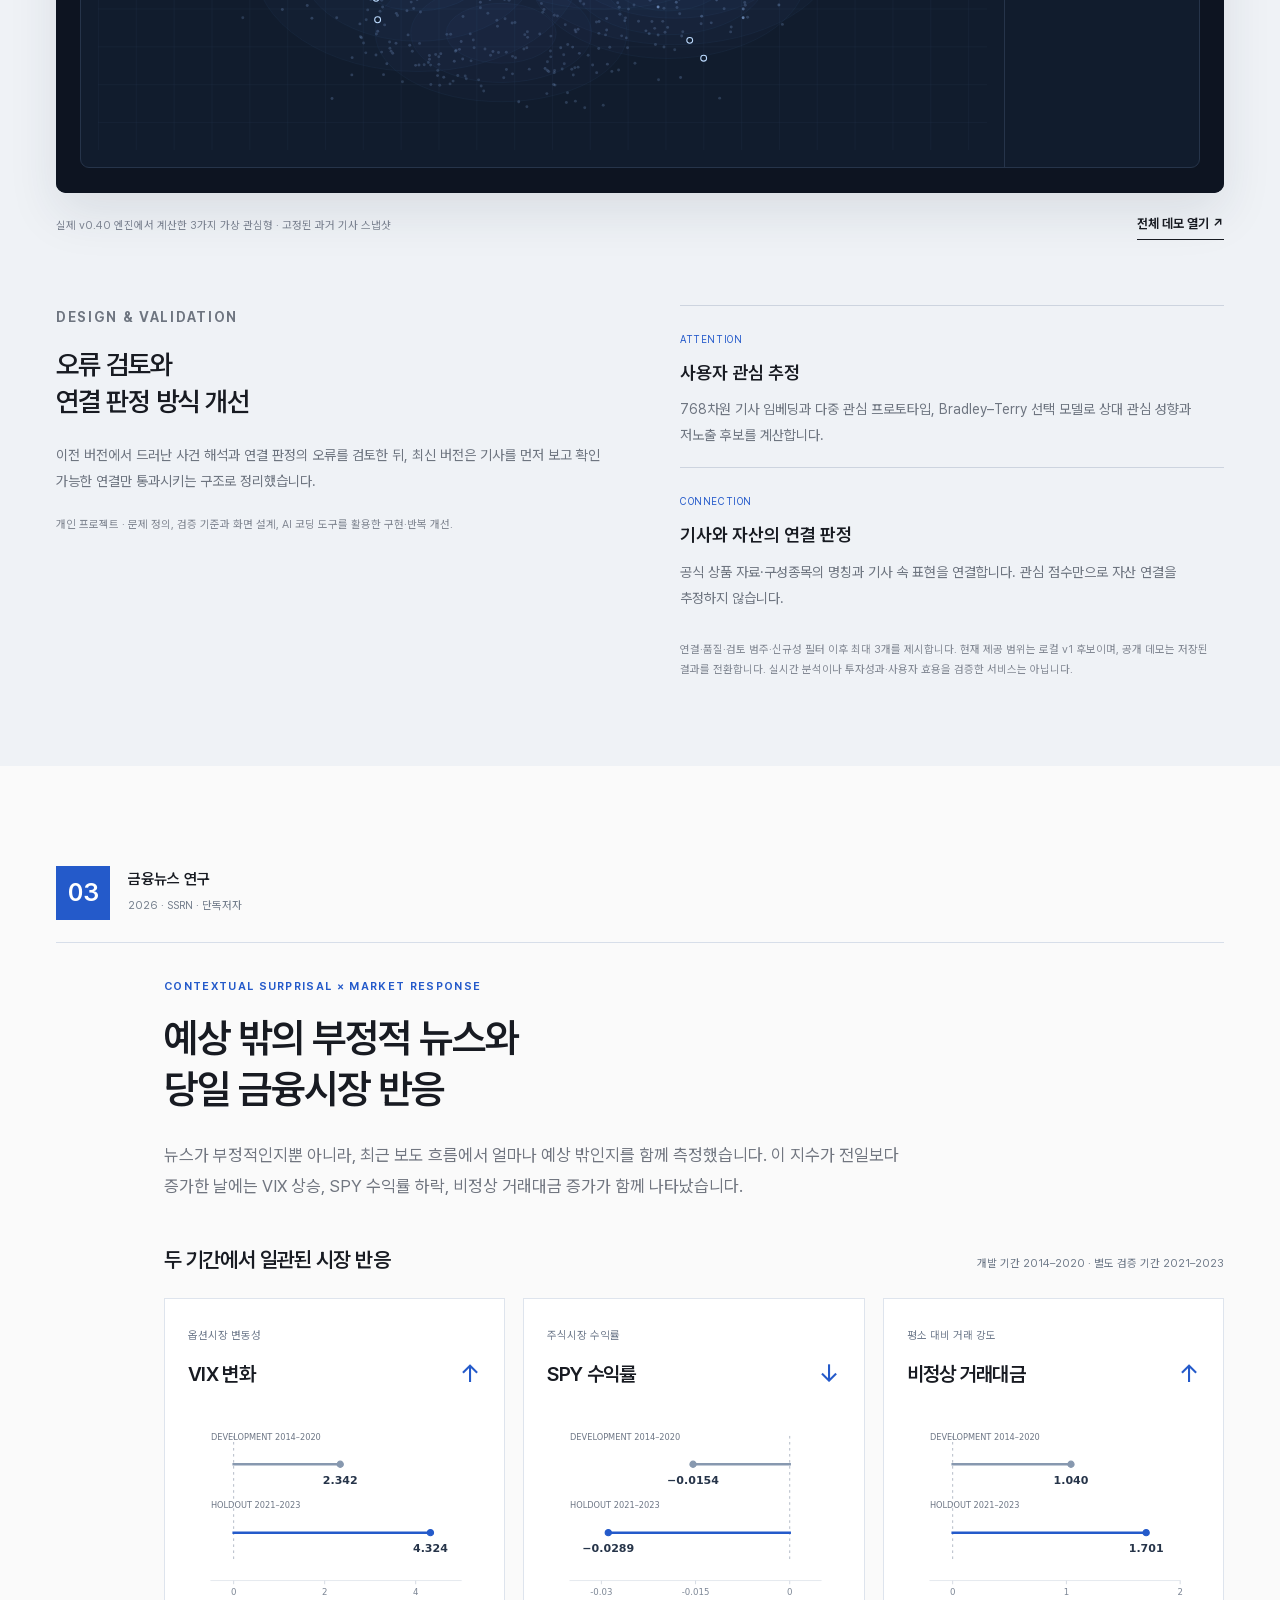
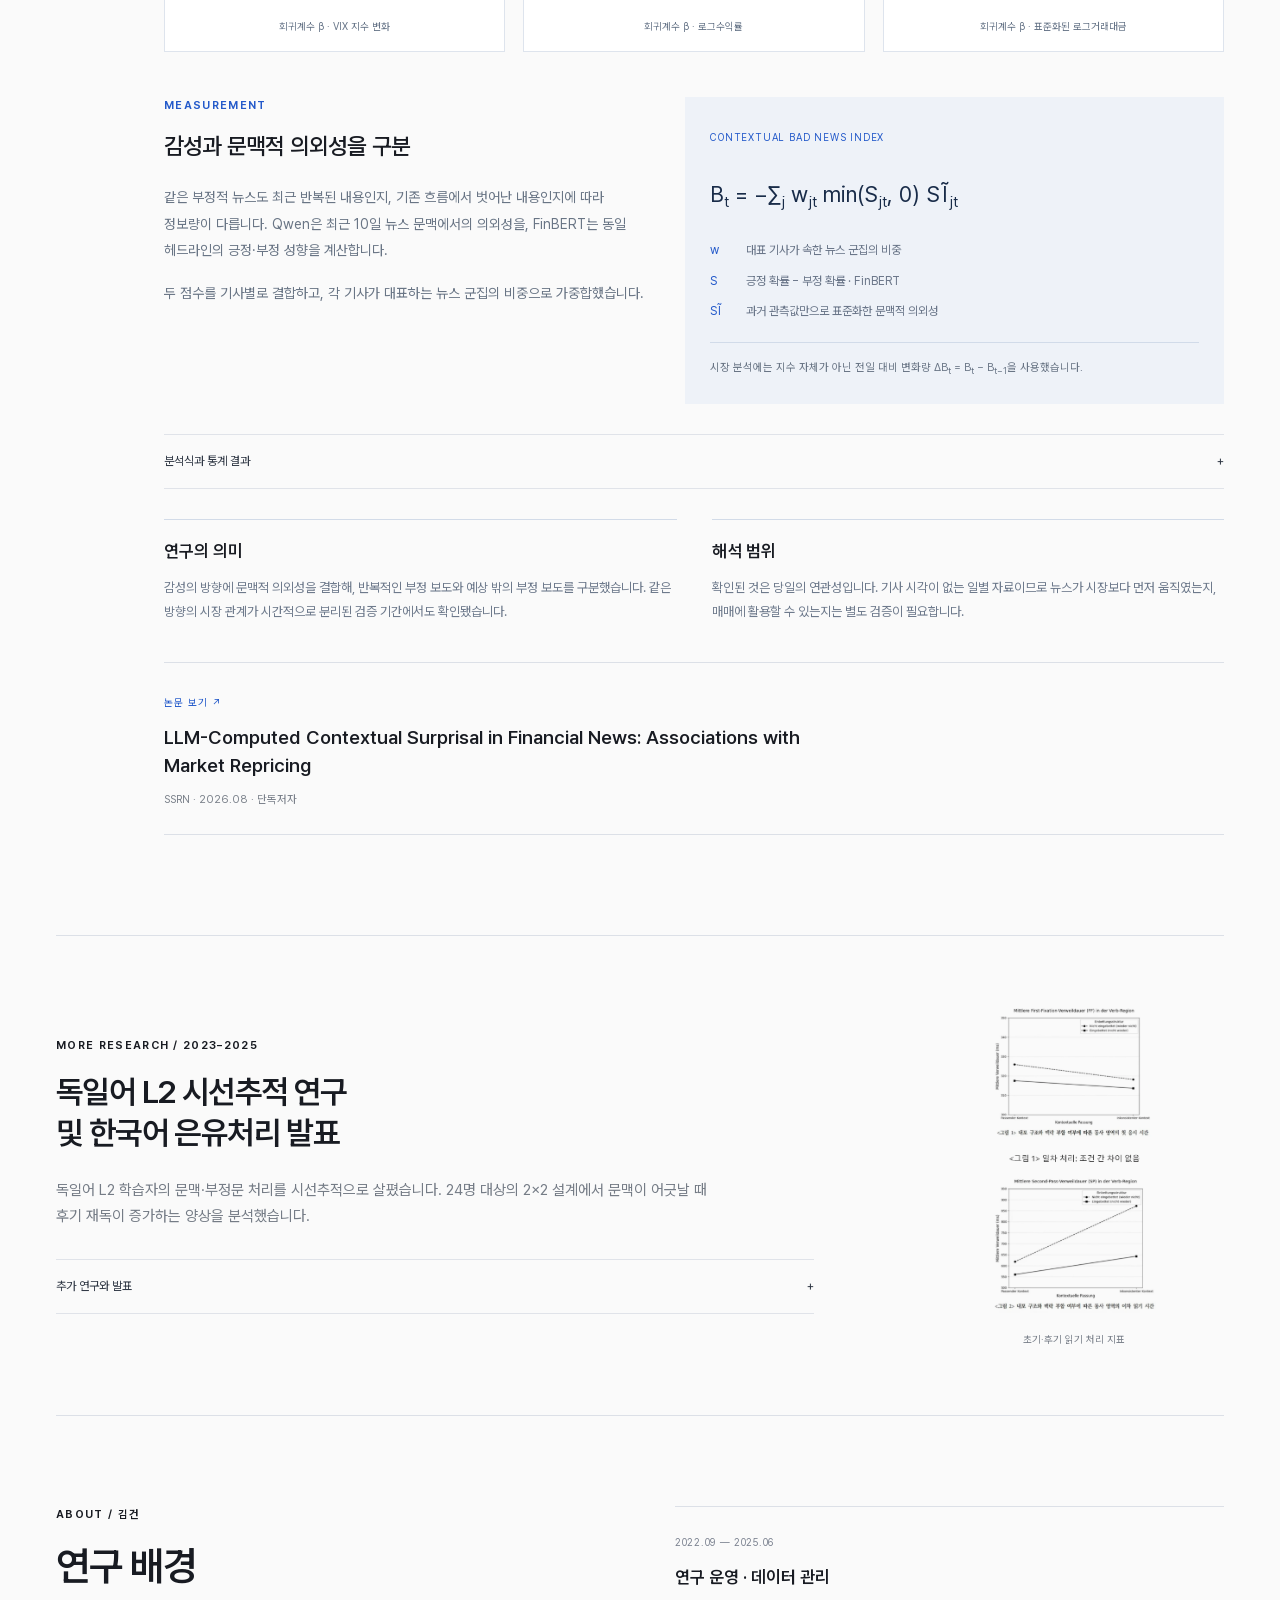
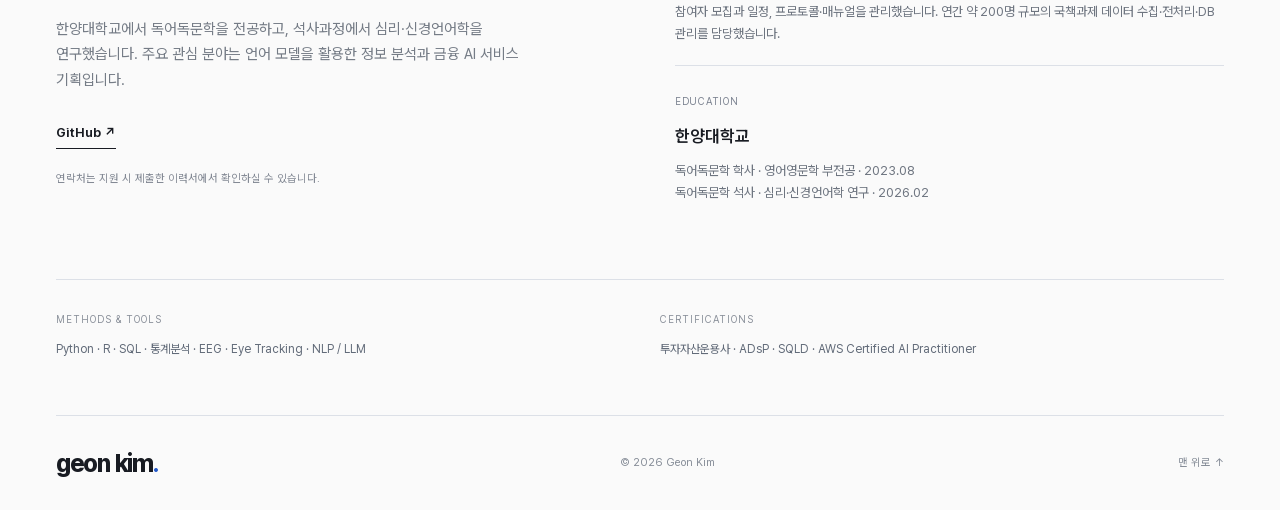
==== commit fa12ad76: "Remove explanatory paragraph below financial result plots" ====
--- a/index.html
+++ b/index.html
@@ -10,7 +10,7 @@
 <figure><div class="metric-heading"><span>옵션시장 변동성</span><h3>VIX 변화 <b>↑</b></h3></div><img src="assets/finance-vix.svg" alt="VIX 변화 회귀계수: 개발 기간 2.342, 검증 기간 4.324. 두 기간 모두 양의 관계." width="350" height="235" loading="lazy"><figcaption>회귀계수 β · VIX 지수 변화</figcaption></figure>
 <figure><div class="metric-heading"><span>주식시장 수익률</span><h3>SPY 수익률 <b>↓</b></h3></div><img src="assets/finance-return.svg" alt="SPY 로그수익률 회귀계수: 개발 기간 -0.0154, 검증 기간 -0.0289. 두 기간 모두 음의 관계." width="350" height="235" loading="lazy"><figcaption>회귀계수 β · 로그수익률</figcaption></figure>
 <figure><div class="metric-heading"><span>평소 대비 거래 강도</span><h3>비정상 거래대금 <b>↑</b></h3></div><img src="assets/finance-volume.svg" alt="비정상 SPY 로그거래대금 회귀계수: 개발 기간 1.040, 검증 기간 1.701. 두 기간 모두 양의 관계." width="350" height="235" loading="lazy"><figcaption>회귀계수 β · 표준화된 로그거래대금</figcaption></figure></div>
-<p class="chart-note">지수의 전일 대비 변화(ΔB)에 대한 당일 회귀계수입니다. 세 그래프의 단위와 축 범위가 다르므로 길이를 서로 비교하지 않습니다. 각 결과는 두 기간 모두 다중검정 보정 후에도 유의했습니다.</p>
+
 <div class="finance-method"><div><p class="eyebrow blue">MEASUREMENT</p><h3>감성과 문맥적 의외성을 구분</h3><p>같은 부정적 뉴스도 최근 반복된 내용인지, 기존 흐름에서 벗어난 내용인지에 따라 정보량이 다릅니다. Qwen은 최근 10일 뉴스 문맥에서의 의외성을, FinBERT는 동일 헤드라인의 긍정·부정 성향을 계산합니다.</p><p>두 점수를 기사별로 결합하고, 각 기사가 대표하는 뉴스 군집의 비중으로 가중합했습니다.</p></div><div class="formula-panel"><span>CONTEXTUAL BAD NEWS INDEX</span><div class="formula" role="math" aria-label="B t는 마이너스, 기사 j에 대해 군집 비중 w j t 곱하기 감성 점수 S j t와 0 중 작은 값 곱하기 표준화된 의외성 SI j t의 합">B<sub>t</sub> = −∑<sub>j</sub> w<sub>jt</sub> min(S<sub>jt</sub>, 0) SĨ<sub>jt</sub></div><dl><div><dt>w</dt><dd>대표 기사가 속한 뉴스 군집의 비중</dd></div><div><dt>S</dt><dd>긍정 확률 − 부정 확률 · FinBERT</dd></div><div><dt>SĨ</dt><dd>과거 관측값만으로 표준화한 문맥적 의외성</dd></div></dl><p>시장 분석에는 지수 자체가 아닌 전일 대비 변화량 ΔB<sub>t</sub> = B<sub>t</sub> − B<sub>t−1</sub>을 사용했습니다.</p></div></div>
 <details class="finance-details"><summary>분석식과 통계 결과 <span>+</span></summary><h3>문맥적 의외성 계산</h3><p class="equation-text">SI<sub>jt</sub> = (1 / |E<sub>jt</sub>|) ∑<sub>k∈Ejt</sub> −log₂ P<sub>θ</sub>(w<sub>jtk</sub> | w<sub>jt,&lt;k</sub>, C<sub>t</sub>)</p><p>직전 10일의 대표 헤드라인을 문맥 C로 사용하고, 대상 헤드라인의 내용 토큰에 대한 평균 의외성을 구했습니다. 첫 대상 서브워드는 입력에는 남기되 평균 계산에서 제외했습니다.</p><h3>당일 시장 반응 추정</h3><p class="equation-text">Y<sub>t</sub> = α + βΔB<sub>t</sub> + ρY<sub>t−1</sub> + γ ln N<sub>t</sub> + δ′D<sub>t</sub> + ε<sub>t</sub></p><p>전일 시장 지표, 당일 뉴스 수, 요일을 통제했습니다. Newey–West 표준오차와 지표별 20개 검정에 대한 Benjamini–Hochberg 보정을 적용했습니다.</p><div class="table-scroll"><table><caption>다중검정 보정 후 q값</caption><thead><tr><th>시장 지표</th><th>2014–2020</th><th>2021–2023</th></tr></thead><tbody><tr><td>VIX 변화</td><td>5.00 × 10⁻⁵</td><td>2.63 × 10⁻⁴</td></tr><tr><td>SPY 로그수익률</td><td>1.57 × 10⁻⁶</td><td>1.30 × 10⁻¹¹</td></tr><tr><td>비정상 로그거래대금</td><td>6.96 × 10⁻⁴</td><td>1.97 × 10⁻⁵</td></tr></tbody></table></div></details>
 <div class="finance-conclusion"><article><h3>연구의 의미</h3><p>감성의 방향에 문맥적 의외성을 결합해, 반복적인 부정 보도와 예상 밖의 부정 보도를 구분했습니다. 같은 방향의 시장 관계가 시간적으로 분리된 검증 기간에서도 확인됐습니다.</p></article><article><h3>해석 범위</h3><p>확인된 것은 당일의 연관성입니다. 기사 시각이 없는 일별 자료이므로 뉴스가 시장보다 먼저 움직였는지, 매매에 활용할 수 있는지는 별도 검증이 필요합니다.</p></article></div>
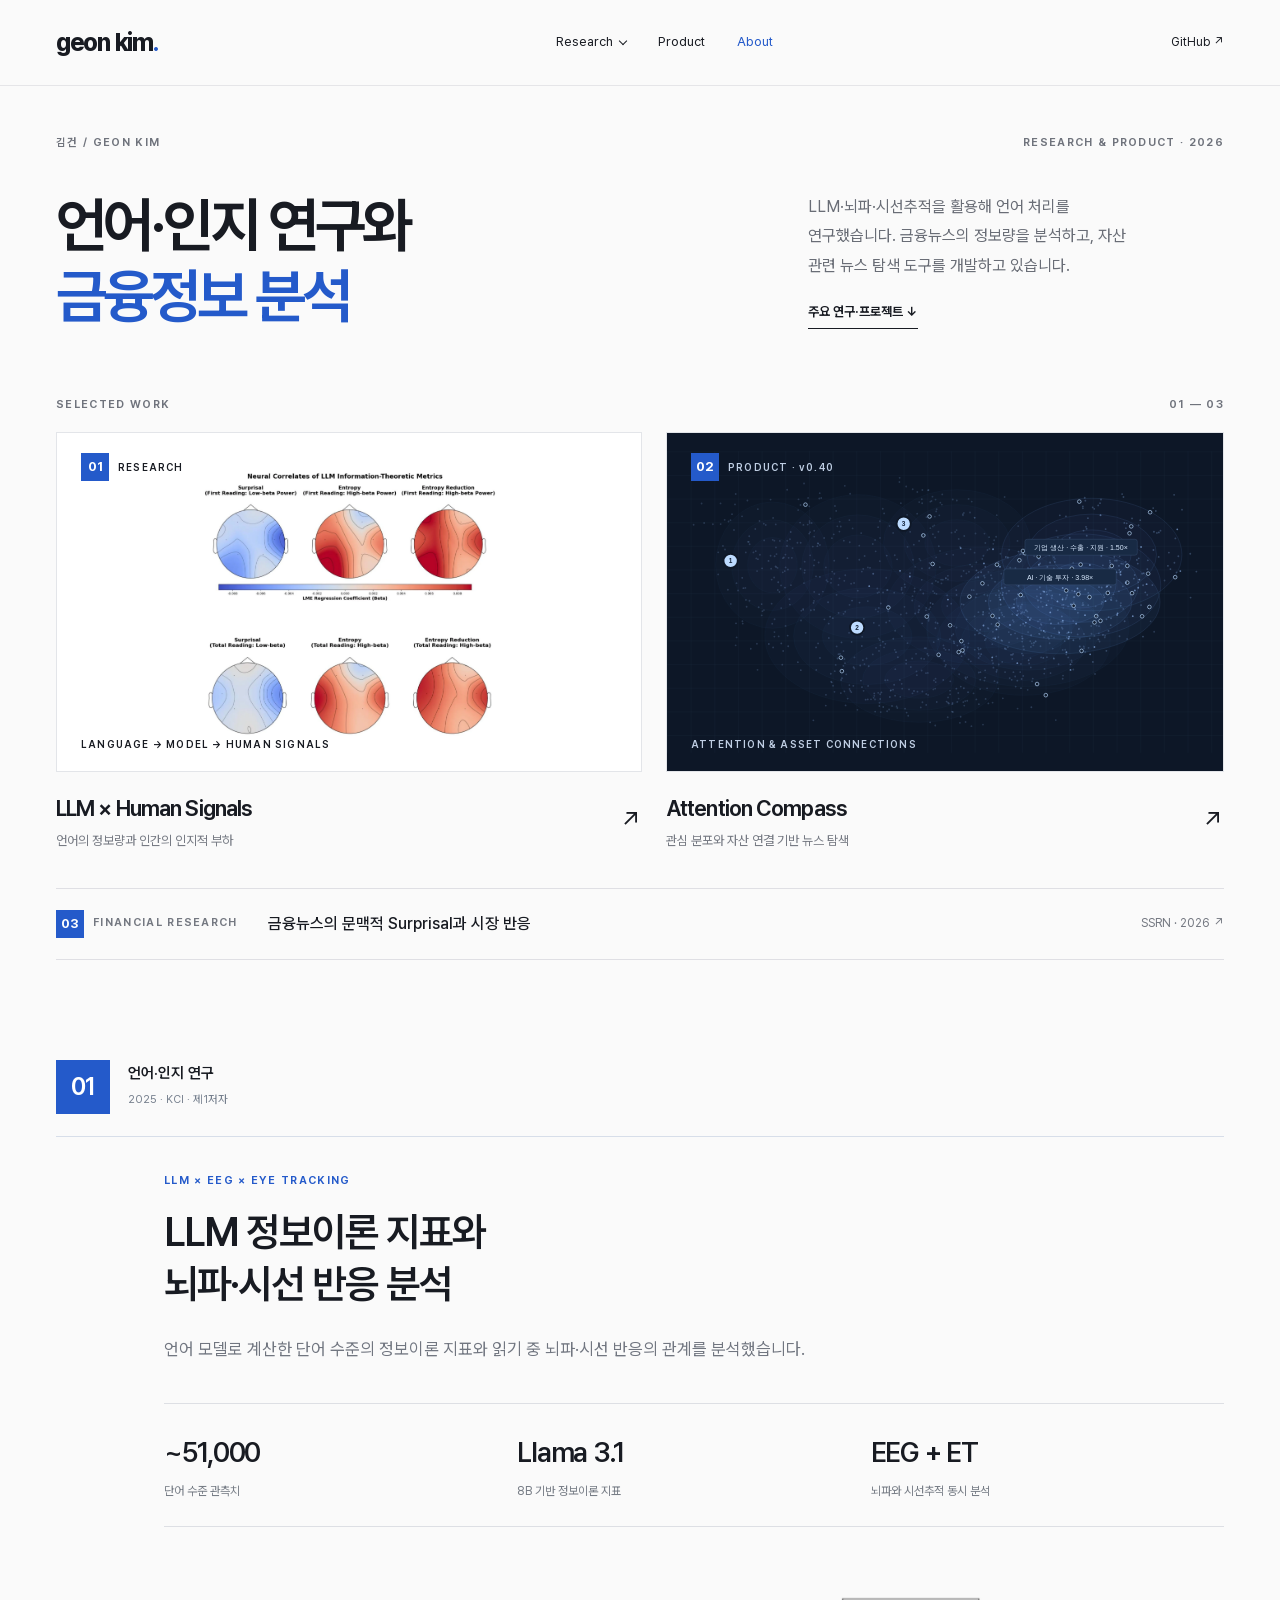
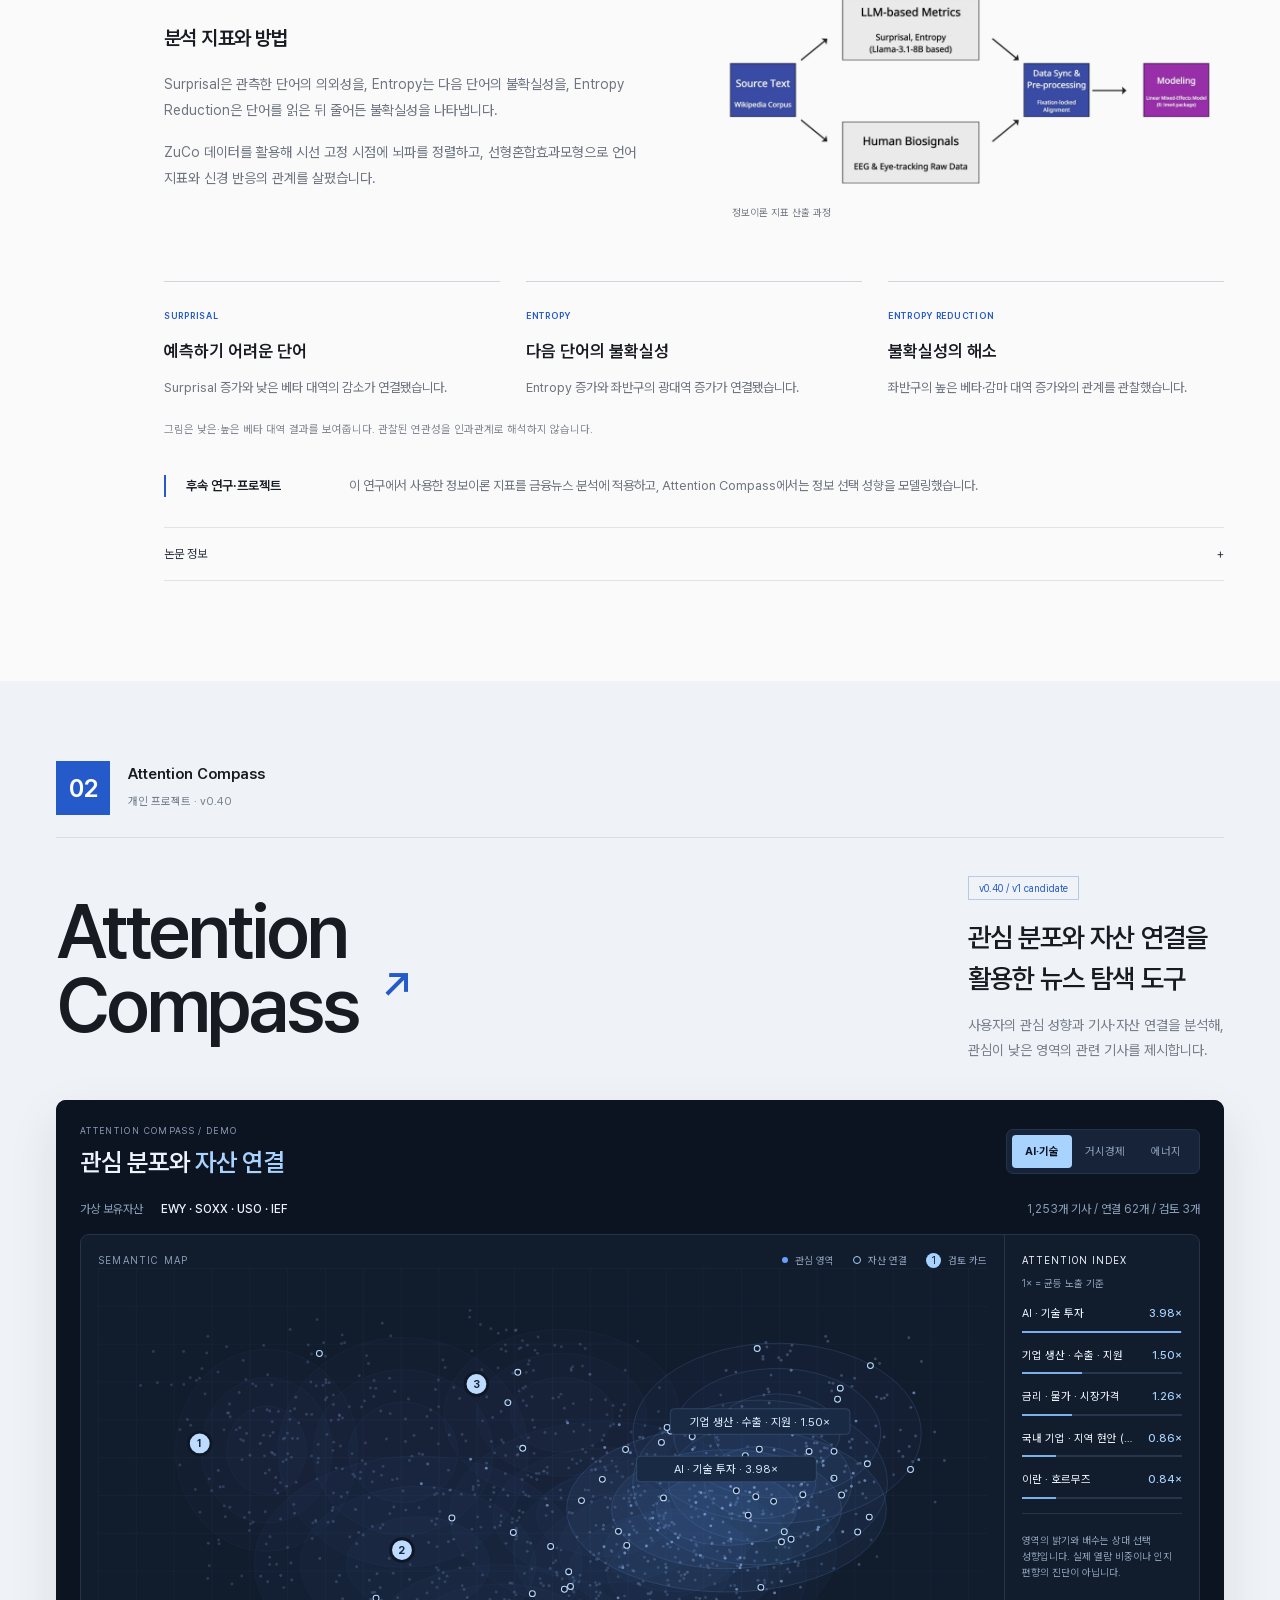
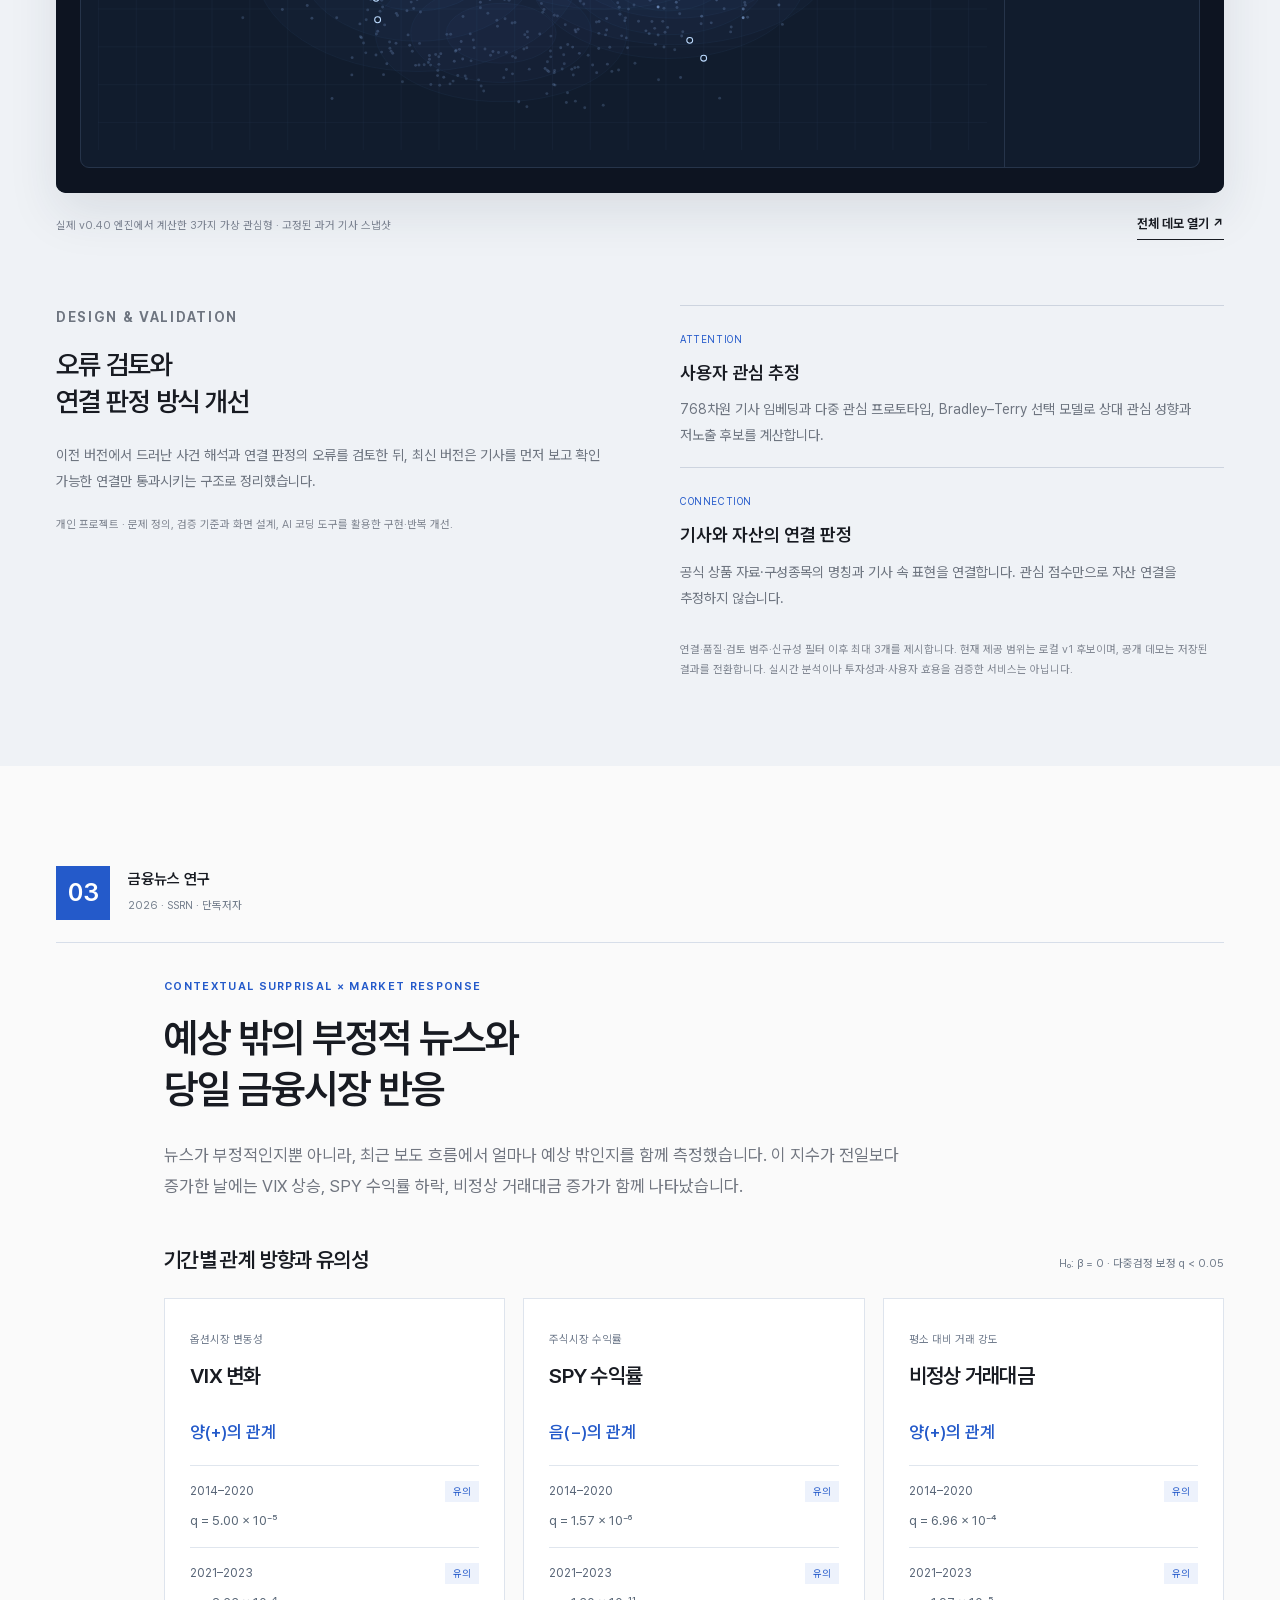
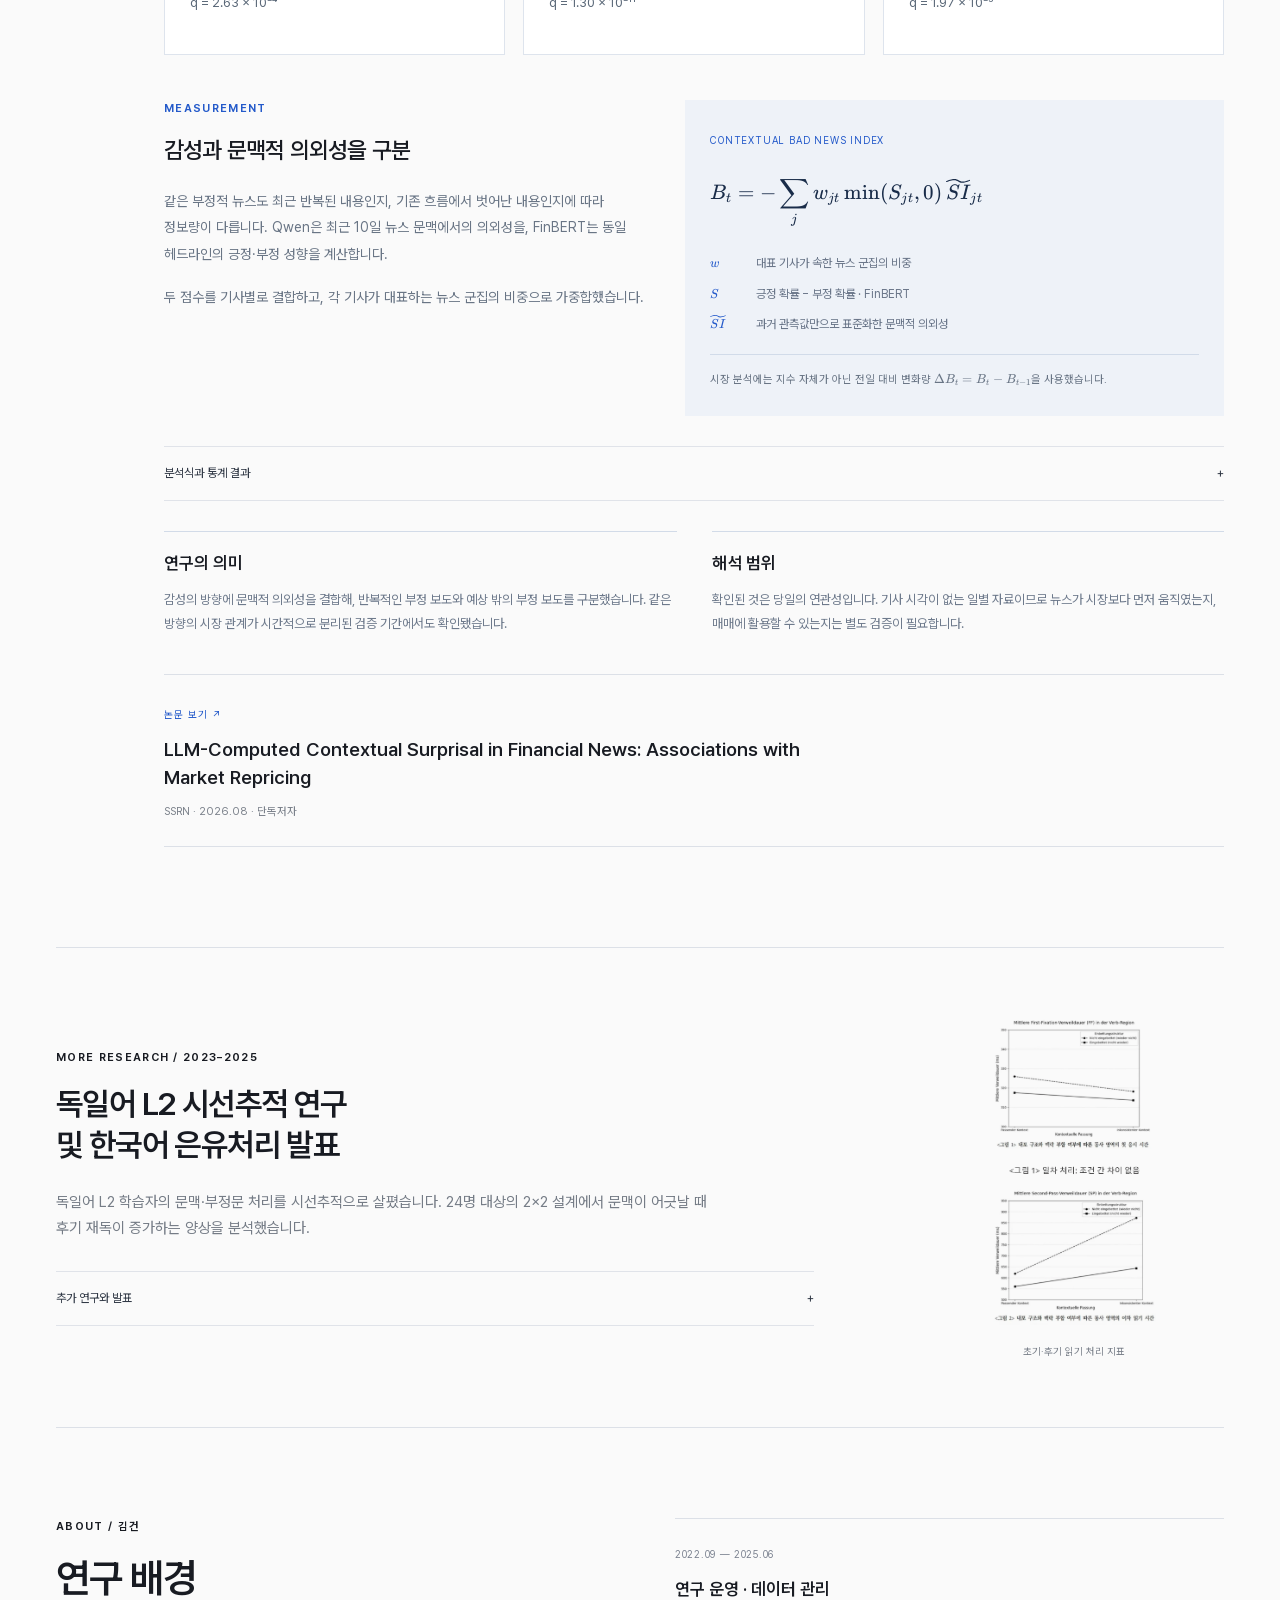
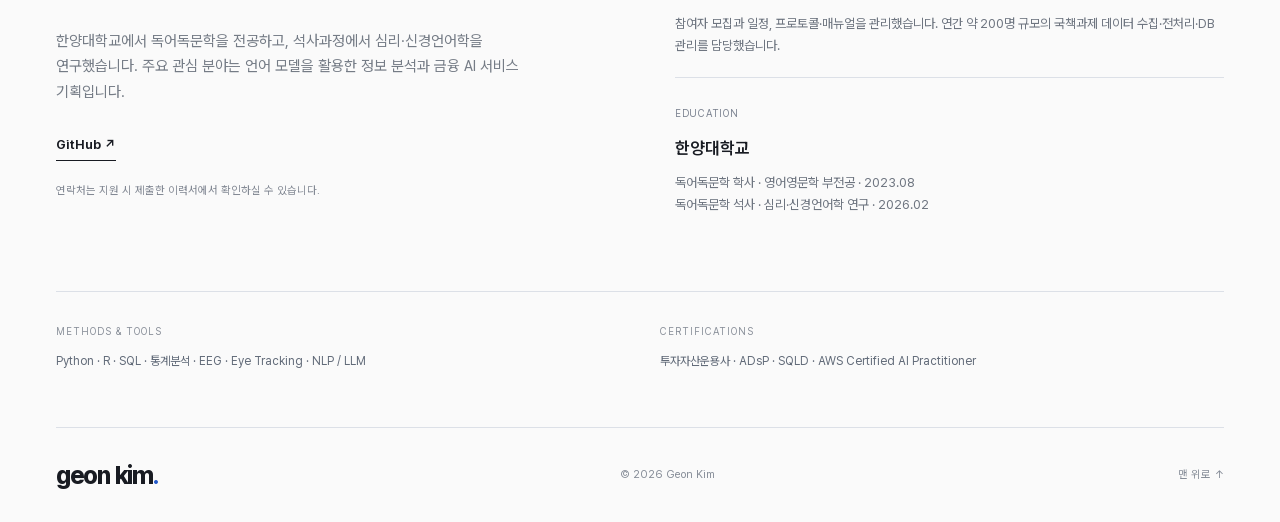
==== commit efbe76e0: "Replace coefficient comparison with significance cards and typeset formulas with KaTeX" ====
--- a/index.html
+++ b/index.html
@@ -1,18 +1,22 @@
 <!doctype html>
-<html lang="ko"><head><meta charset="utf-8"><meta name="viewport" content="width=device-width,initial-scale=1"><title>김건 · Geon Kim — Research & Product</title><meta name="description" content="김건의 언어·인지 연구, 금융뉴스 분석, Attention Compass 프로젝트 포트폴리오."><meta name="theme-color" content="#fafafa"><meta property="og:title" content="김건 · Geon Kim — Research & Product"><meta property="og:description" content="언어·인지 연구와 금융정보 분석."><link rel="stylesheet" href="styles.css?v=research-menu"><script defer src="script.js?v=research-menu"></script></head>
+<html lang="ko"><head><meta charset="utf-8"><meta name="viewport" content="width=device-width,initial-scale=1"><title>김건 · Geon Kim — Research & Product</title><meta name="description" content="김건의 언어·인지 연구, 금융뉴스 분석, Attention Compass 프로젝트 포트폴리오."><meta name="theme-color" content="#fafafa"><meta property="og:title" content="김건 · Geon Kim — Research & Product"><meta property="og:description" content="언어·인지 연구와 금융정보 분석."><link rel="stylesheet" href="assets/katex/katex.min.css"><link rel="stylesheet" href="styles.css?v=math-significance"><script defer src="script.js?v=research-menu"></script></head>
 <body id="top"><a class="skip" href="#main">본문으로 이동</a><header class="header"><div class="wrap header-inner"><a class="wordmark" href="#top">geon kim<span>.</span></a><nav aria-label="주요 메뉴"><details class="research-menu"><summary>Research</summary><div class="research-options"><a href="#research">언어·인지 연구</a><a href="#finance">금융뉴스 연구</a></div></details><a href="#compass">Product</a><a href="#about">About</a></nav><a class="header-link" href="https://github.com/geon-geon" target="_blank" rel="noopener">GitHub ↗</a></div></header>
 <main id="main"><section class="hero wrap"><div class="eyebrow hero-meta"><span>김건 / GEON KIM</span><span>RESEARCH & PRODUCT · 2026</span></div><div class="hero-main"><h1>언어·인지 연구와<br><em>금융정보 분석</em></h1><div class="hero-intro"><p>LLM·뇌파·시선추적을 활용해 언어 처리를 연구했습니다. 금융뉴스의 정보량을 분석하고, 자산 관련 뉴스 탐색 도구를 개발하고 있습니다.</p><a class="text-link" href="#research">주요 연구·프로젝트 ↓</a></div></div>
 <div class="section-label"><span>SELECTED WORK</span><span>01 — 03</span></div><div class="cover-grid"><a class="work-cover" href="#research"><div class="cover-image research-cover"><span class="cover-tag"><b class="work-number">01</b> RESEARCH</span><img src="assets/eeg-topography.webp" alt="Surprisal, Entropy, Entropy Reduction과 베타 대역 EEG의 관계를 보여주는 원문 연구 그림" width="1437" height="1320"><span class="cover-bottom">LANGUAGE → MODEL → HUMAN SIGNALS</span></div><div class="cover-caption"><div><h2>LLM × Human Signals</h2><p>언어의 정보량과 인간의 인지적 부하</p></div><span>↗</span></div></a><a class="work-cover" href="#compass"><div class="cover-image product-cover"><span class="cover-tag"><b class="work-number">02</b> PRODUCT · v0.40</span><img src="assets/compass-map.svg" alt="Attention Compass v0.40의 실제 기사 좌표와 자산 연결을 그린 벡터 지도" width="940" height="510"><span class="cover-bottom">ATTENTION & ASSET CONNECTIONS</span></div><div class="cover-caption"><div><h2>Attention Compass</h2><p>관심 분포와 자산 연결 기반 뉴스 탐색</p></div><span>↗</span></div></a></div><a class="finance-teaser" href="#finance"><span class="eyebrow"><b class="work-number">03</b> FINANCIAL RESEARCH</span><h2>금융뉴스의 문맥적 Surprisal과 시장 반응</h2><span>SSRN · 2026 ↗</span></a></section>
 <section id="research" class="case wrap"><div class="project-heading"><span class="project-number">01</span><div><p>언어·인지 연구</p><span>2025 · KCI · 제1저자</span></div></div><div class="case-body"><p class="eyebrow blue">LLM × EEG × EYE TRACKING</p><h2>LLM 정보이론 지표와<br>뇌파·시선 반응 분석</h2><p class="lead">언어 모델로 계산한 단어 수준의 정보이론 지표와 읽기 중 뇌파·시선 반응의 관계를 분석했습니다.</p><div class="facts"><div><strong>~51,000</strong><span>단어 수준 관측치</span></div><div><strong>Llama 3.1</strong><span>8B 기반 정보이론 지표</span></div><div><strong>EEG + ET</strong><span>뇌파와 시선추적 동시 분석</span></div></div><div class="research-method"><div><h3>분석 지표와 방법</h3><p>Surprisal은 관측한 단어의 의외성을, Entropy는 다음 단어의 불확실성을, Entropy Reduction은 단어를 읽은 뒤 줄어든 불확실성을 나타냅니다.</p><p>ZuCo 데이터를 활용해 시선 고정 시점에 뇌파를 정렬하고, 선형혼합효과모형으로 언어 지표와 신경 반응의 관계를 살폈습니다.</p></div><figure><img src="assets/research-pipeline.webp" alt="텍스트 입력, 언어 모델, 토큰별 정보이론 지표 산출의 연구 파이프라인 원문" width="2088" height="852" loading="lazy"><figcaption>정보이론 지표 산출 과정</figcaption></figure></div><div class="findings"><article><span>SURPRISAL</span><h3>예측하기 어려운 단어</h3><p>Surprisal 증가와 낮은 베타 대역의 감소가 연결됐습니다.</p></article><article><span>ENTROPY</span><h3>다음 단어의 불확실성</h3><p>Entropy 증가와 좌반구의 광대역 증가가 연결됐습니다.</p></article><article><span>ENTROPY REDUCTION</span><h3>불확실성의 해소</h3><p>좌반구의 높은 베타·감마 대역 증가와의 관계를 관찰했습니다.</p></article></div><p class="fine">그림은 낮은·높은 베타 대역 결과를 보여줍니다. 관찰된 연관성을 인과관계로 해석하지 않습니다.</p><div class="transfer"><span>후속 연구·프로젝트</span><p>이 연구에서 사용한 정보이론 지표를 금융뉴스 분석에 적용하고, Attention Compass에서는 정보 선택 성향을 모델링했습니다.</p></div><details><summary>논문 정보 <span>+</span></summary><p>「대규모 언어 모델 기반 정보 이론적 복잡도 지표와 언어 처리의 신경 상관성」, 『언어』 50(2), 573–595. 2025.06 · 제1저자.</p></details></div></section>
 <section id="compass" class="product-section"><div class="wrap"><div class="project-heading"><span class="project-number">02</span><div><p>Attention Compass</p><span>개인 프로젝트 · v0.40</span></div></div><div class="product-heading"><div><h2>Attention<br>Compass<span>↗</span></h2></div><div><span class="release">v0.40 / v1 candidate</span><h3>관심 분포와 자산 연결을<br>활용한 뉴스 탐색 도구</h3><p>사용자의 관심 성향과 기사·자산 연결을 분석해,<br>관심이 낮은 영역의 관련 기사를 제시합니다.</p></div></div><div class="demo-frame"><iframe src="attention/index.html?embed=1" title="Attention Compass v0.40: 가상 관심형을 전환하는 실제 결과 데모" loading="lazy"></iframe></div><div class="demo-caption"><p>실제 v0.40 엔진에서 계산한 3가지 가상 관심형 · 고정된 과거 기사 스냅샷</p><a class="text-link" href="attention/index.html" target="_blank" rel="noopener">전체 데모 열기 ↗</a></div><div class="product-story"><div><p class="eyebrow blue">DESIGN & VALIDATION</p><h3>오류 검토와<br>연결 판정 방식 개선</h3><p>이전 버전에서 드러난 사건 해석과 연결 판정의 오류를 검토한 뒤, 최신 버전은 기사를 먼저 보고 확인 가능한 연결만 통과시키는 구조로 정리했습니다.</p><p class="fine">개인 프로젝트 · 문제 정의, 검증 기준과 화면 설계, AI 코딩 도구를 활용한 구현·반복 개선.</p></div><div class="axes"><article><span>ATTENTION</span><h4>사용자 관심 추정</h4><p>768차원 기사 임베딩과 다중 관심 프로토타입, Bradley–Terry 선택 모델로 상대 관심 성향과 저노출 후보를 계산합니다.</p></article><article><span>CONNECTION</span><h4>기사와 자산의 연결 판정</h4><p>공식 상품 자료·구성종목의 명칭과 기사 속 표현을 연결합니다. 관심 점수만으로 자산 연결을 추정하지 않습니다.</p></article><p class="fine">연결·품질·검토 범주·신규성 필터 이후 최대 3개를 제시합니다. 현재 제공 범위는 로컬 v1 후보이며, 공개 데모는 저장된 결과를 전환합니다. 실시간 분석이나 투자성과·사용자 효용을 검증한 서비스는 아닙니다.</p></div></div></div></section>
 <section id="finance" class="case wrap"><div class="project-heading"><span class="project-number">03</span><div><p>금융뉴스 연구</p><span>2026 · SSRN · 단독저자</span></div></div><div class="case-body"><p class="eyebrow blue">CONTEXTUAL SURPRISAL × MARKET RESPONSE</p><h2>예상 밖의 부정적 뉴스와<br>당일 금융시장 반응</h2><p class="lead">뉴스가 부정적인지뿐 아니라, 최근 보도 흐름에서 얼마나 예상 밖인지를 함께 측정했습니다. 이 지수가 전일보다 증가한 날에는 VIX 상승, SPY 수익률 하락, 비정상 거래대금 증가가 함께 나타났습니다.</p>
-<div class="result-heading"><h3>두 기간에서 일관된 시장 반응</h3><p>개발 기간 2014–2020 · 별도 검증 기간 2021–2023</p></div><div class="market-results">
-<figure><div class="metric-heading"><span>옵션시장 변동성</span><h3>VIX 변화 <b>↑</b></h3></div><img src="assets/finance-vix.svg" alt="VIX 변화 회귀계수: 개발 기간 2.342, 검증 기간 4.324. 두 기간 모두 양의 관계." width="350" height="235" loading="lazy"><figcaption>회귀계수 β · VIX 지수 변화</figcaption></figure>
-<figure><div class="metric-heading"><span>주식시장 수익률</span><h3>SPY 수익률 <b>↓</b></h3></div><img src="assets/finance-return.svg" alt="SPY 로그수익률 회귀계수: 개발 기간 -0.0154, 검증 기간 -0.0289. 두 기간 모두 음의 관계." width="350" height="235" loading="lazy"><figcaption>회귀계수 β · 로그수익률</figcaption></figure>
-<figure><div class="metric-heading"><span>평소 대비 거래 강도</span><h3>비정상 거래대금 <b>↑</b></h3></div><img src="assets/finance-volume.svg" alt="비정상 SPY 로그거래대금 회귀계수: 개발 기간 1.040, 검증 기간 1.701. 두 기간 모두 양의 관계." width="350" height="235" loading="lazy"><figcaption>회귀계수 β · 표준화된 로그거래대금</figcaption></figure></div>
-
-<div class="finance-method"><div><p class="eyebrow blue">MEASUREMENT</p><h3>감성과 문맥적 의외성을 구분</h3><p>같은 부정적 뉴스도 최근 반복된 내용인지, 기존 흐름에서 벗어난 내용인지에 따라 정보량이 다릅니다. Qwen은 최근 10일 뉴스 문맥에서의 의외성을, FinBERT는 동일 헤드라인의 긍정·부정 성향을 계산합니다.</p><p>두 점수를 기사별로 결합하고, 각 기사가 대표하는 뉴스 군집의 비중으로 가중합했습니다.</p></div><div class="formula-panel"><span>CONTEXTUAL BAD NEWS INDEX</span><div class="formula" role="math" aria-label="B t는 마이너스, 기사 j에 대해 군집 비중 w j t 곱하기 감성 점수 S j t와 0 중 작은 값 곱하기 표준화된 의외성 SI j t의 합">B<sub>t</sub> = −∑<sub>j</sub> w<sub>jt</sub> min(S<sub>jt</sub>, 0) SĨ<sub>jt</sub></div><dl><div><dt>w</dt><dd>대표 기사가 속한 뉴스 군집의 비중</dd></div><div><dt>S</dt><dd>긍정 확률 − 부정 확률 · FinBERT</dd></div><div><dt>SĨ</dt><dd>과거 관측값만으로 표준화한 문맥적 의외성</dd></div></dl><p>시장 분석에는 지수 자체가 아닌 전일 대비 변화량 ΔB<sub>t</sub> = B<sub>t</sub> − B<sub>t−1</sub>을 사용했습니다.</p></div></div>
-<details class="finance-details"><summary>분석식과 통계 결과 <span>+</span></summary><h3>문맥적 의외성 계산</h3><p class="equation-text">SI<sub>jt</sub> = (1 / |E<sub>jt</sub>|) ∑<sub>k∈Ejt</sub> −log₂ P<sub>θ</sub>(w<sub>jtk</sub> | w<sub>jt,&lt;k</sub>, C<sub>t</sub>)</p><p>직전 10일의 대표 헤드라인을 문맥 C로 사용하고, 대상 헤드라인의 내용 토큰에 대한 평균 의외성을 구했습니다. 첫 대상 서브워드는 입력에는 남기되 평균 계산에서 제외했습니다.</p><h3>당일 시장 반응 추정</h3><p class="equation-text">Y<sub>t</sub> = α + βΔB<sub>t</sub> + ρY<sub>t−1</sub> + γ ln N<sub>t</sub> + δ′D<sub>t</sub> + ε<sub>t</sub></p><p>전일 시장 지표, 당일 뉴스 수, 요일을 통제했습니다. Newey–West 표준오차와 지표별 20개 검정에 대한 Benjamini–Hochberg 보정을 적용했습니다.</p><div class="table-scroll"><table><caption>다중검정 보정 후 q값</caption><thead><tr><th>시장 지표</th><th>2014–2020</th><th>2021–2023</th></tr></thead><tbody><tr><td>VIX 변화</td><td>5.00 × 10⁻⁵</td><td>2.63 × 10⁻⁴</td></tr><tr><td>SPY 로그수익률</td><td>1.57 × 10⁻⁶</td><td>1.30 × 10⁻¹¹</td></tr><tr><td>비정상 로그거래대금</td><td>6.96 × 10⁻⁴</td><td>1.97 × 10⁻⁵</td></tr></tbody></table></div></details>
+<div class="result-heading"><h3>기간별 관계 방향과 유의성</h3><p>H₀: β = 0 · 다중검정 보정 q &lt; 0.05</p></div><div class="market-results"><article class="significance-card"><div class="metric-heading"><span>옵션시장 변동성</span><h3>VIX 변화</h3></div><p class="effect-direction">양(+)의 관계</p><div class="significance-row"><span class="period">2014–2020</span><span class="significant">유의</span><span class="q-value">q = 5.00 × 10⁻⁵</span></div><div class="significance-row"><span class="period">2021–2023</span><span class="significant">유의</span><span class="q-value">q = 2.63 × 10⁻⁴</span></div></article><article class="significance-card"><div class="metric-heading"><span>주식시장 수익률</span><h3>SPY 수익률</h3></div><p class="effect-direction">음(−)의 관계</p><div class="significance-row"><span class="period">2014–2020</span><span class="significant">유의</span><span class="q-value">q = 1.57 × 10⁻⁶</span></div><div class="significance-row"><span class="period">2021–2023</span><span class="significant">유의</span><span class="q-value">q = 1.30 × 10⁻¹¹</span></div></article><article class="significance-card"><div class="metric-heading"><span>평소 대비 거래 강도</span><h3>비정상 거래대금</h3></div><p class="effect-direction">양(+)의 관계</p><div class="significance-row"><span class="period">2014–2020</span><span class="significant">유의</span><span class="q-value">q = 6.96 × 10⁻⁴</span></div><div class="significance-row"><span class="period">2021–2023</span><span class="significant">유의</span><span class="q-value">q = 1.97 × 10⁻⁵</span></div></article></div>
+<div class="finance-method"><div><p class="eyebrow blue">MEASUREMENT</p><h3>감성과 문맥적 의외성을 구분</h3><p>같은 부정적 뉴스도 최근 반복된 내용인지, 기존 흐름에서 벗어난 내용인지에 따라 정보량이 다릅니다. Qwen은 최근 10일 뉴스 문맥에서의 의외성을, FinBERT는 동일 헤드라인의 긍정·부정 성향을 계산합니다.</p><p>두 점수를 기사별로 결합하고, 각 기사가 대표하는 뉴스 군집의 비중으로 가중합했습니다.</p></div><div class="formula-panel"><span>CONTEXTUAL BAD NEWS INDEX</span><div class="formula math-block"><span class="katex-display"><span class="katex"><span class="katex-mathml"><math xmlns="http://www.w3.org/1998/Math/MathML" display="block"><semantics><mrow><msub><mi>B</mi><mi>t</mi></msub><mo>=</mo><mo>−</mo><munder><mo>∑</mo><mi>j</mi></munder><msub><mi>w</mi><mrow><mi>j</mi><mi>t</mi></mrow></msub><mi>min</mi><mo>⁡</mo><mo stretchy="false">(</mo><msub><mi>S</mi><mrow><mi>j</mi><mi>t</mi></mrow></msub><mo separator="true">,</mo><mn>0</mn><mo stretchy="false">)</mo><mtext> </mtext><msub><mover accent="true"><mrow><mi>S</mi><mi>I</mi></mrow><mo stretchy="true">~</mo></mover><mrow><mi>j</mi><mi>t</mi></mrow></msub></mrow><annotation encoding="application/x-tex">B_t=-\sum_j w_{jt}\min(S_{jt},0)\,\widetilde{SI}_{jt}</annotation></semantics></math></span><span class="katex-html" aria-hidden="true"><span class="katex-base"><span class="katex-strut" style="height:0.8333em;vertical-align:-0.15em;"></span><span class="mord"><span class="mord mathnormal" style="margin-right:0.0502em;">B</span><span class="msupsub"><span class="vlist-t vlist-t2"><span class="vlist-r"><span class="vlist" style="height:0.2806em;"><span style="top:-2.55em;margin-left:-0.0502em;margin-right:0.05em;"><span class="pstrut" style="height:2.7em;"></span><span class="katex-sizing reset-size6 size3 mtight"><span class="mord mathnormal mtight">t</span></span></span></span><span class="vlist-s">​</span></span><span class="vlist-r"><span class="vlist" style="height:0.15em;"><span></span></span></span></span></span></span><span class="mspace" style="margin-right:0.2778em;"></span><span class="mrel">=</span><span class="mspace" style="margin-right:0.2778em;"></span></span><span class="katex-base"><span class="katex-strut" style="height:2.4638em;vertical-align:-1.4138em;"></span><span class="mord">−</span><span class="mspace" style="margin-right:0.1667em;"></span><span class="mop op-limits"><span class="vlist-t vlist-t2"><span class="vlist-r"><span class="vlist" style="height:1.05em;"><span style="top:-1.8723em;margin-left:0em;"><span class="pstrut" style="height:3.05em;"></span><span class="katex-sizing reset-size6 size3 mtight"><span class="mord mathnormal mtight" style="margin-right:0.0572em;">j</span></span></span><span style="top:-3.05em;"><span class="pstrut" style="height:3.05em;"></span><span><span class="mop op-symbol large-op">∑</span></span></span></span><span class="vlist-s">​</span></span><span class="vlist-r"><span class="vlist" style="height:1.4138em;"><span></span></span></span></span></span><span class="mspace" style="margin-right:0.1667em;"></span><span class="mord"><span class="mord mathnormal" style="margin-right:0.0269em;">w</span><span class="msupsub"><span class="vlist-t vlist-t2"><span class="vlist-r"><span class="vlist" style="height:0.3117em;"><span style="top:-2.55em;margin-left:-0.0269em;margin-right:0.05em;"><span class="pstrut" style="height:2.7em;"></span><span class="katex-sizing reset-size6 size3 mtight"><span class="mord mtight"><span class="mord mathnormal mtight" style="margin-right:0.0572em;">j</span><span class="mord mathnormal mtight">t</span></span></span></span></span><span class="vlist-s">​</span></span><span class="vlist-r"><span class="vlist" style="height:0.2861em;"><span></span></span></span></span></span></span><span class="mspace" style="margin-right:0.1667em;"></span><span class="mop">min</span><span class="mopen">(</span><span class="mord"><span class="mord mathnormal" style="margin-right:0.0576em;">S</span><span class="msupsub"><span class="vlist-t vlist-t2"><span class="vlist-r"><span class="vlist" style="height:0.3117em;"><span style="top:-2.55em;margin-left:-0.0576em;margin-right:0.05em;"><span class="pstrut" style="height:2.7em;"></span><span class="katex-sizing reset-size6 size3 mtight"><span class="mord mtight"><span class="mord mathnormal mtight" style="margin-right:0.0572em;">j</span><span class="mord mathnormal mtight">t</span></span></span></span></span><span class="vlist-s">​</span></span><span class="vlist-r"><span class="vlist" style="height:0.2861em;"><span></span></span></span></span></span></span><span class="mpunct">,</span><span class="mspace" style="margin-right:0.1667em;"></span><span class="mord">0</span><span class="mclose">)</span><span class="mspace" style="margin-right:0.1667em;"></span><span class="mord"><span class="mord katex-accent"><span class="vlist-t"><span class="vlist-r"><span class="vlist" style="height:0.9693em;"><span style="top:-3em;"><span class="pstrut" style="height:3em;"></span><span class="mord"><span class="mord mathnormal" style="margin-right:0.0576em;">S</span><span class="mord mathnormal" style="margin-right:0.0785em;">I</span></span></span><span class="svg-align" style="top:-3.6833em;"><span class="pstrut" style="height:3em;"></span><span style="height:0.286em;"><svg xmlns="http://www.w3.org/2000/svg" width="100%" height="0.286em" viewBox="0 0 1033 286" preserveAspectRatio="none"><path d="M344 55.266c-142 0-300.638 81.316-311.5 86.418
+-8.01 3.762-22.5 10.91-23.5 5.562L1 120c-1-2-1-3-1-4 0-5 3-9 8-10l18.4-9C160.9
+ 31.9 283 0 358 0c148 0 188 122 331 122s314-97 326-97c4 0 8 2 10 7l7 21.114
+c1 2.14 1 3.21 1 4.28 0 5.347-3 9.626-7 10.696l-22.3 12.622C852.6 158.372 751
+ 181.476 676 181.476c-149 0-189-126.21-332-126.21z"/></svg></span></span></span></span></span></span><span class="msupsub"><span class="vlist-t vlist-t2"><span class="vlist-r"><span class="vlist" style="height:0.3117em;"><span style="top:-2.55em;margin-right:0.05em;"><span class="pstrut" style="height:2.7em;"></span><span class="katex-sizing reset-size6 size3 mtight"><span class="mord mtight"><span class="mord mathnormal mtight" style="margin-right:0.0572em;">j</span><span class="mord mathnormal mtight">t</span></span></span></span></span><span class="vlist-s">​</span></span><span class="vlist-r"><span class="vlist" style="height:0.2861em;"><span></span></span></span></span></span></span></span></span></span></span></div><dl><div><dt><span class="katex"><span class="katex-mathml"><math xmlns="http://www.w3.org/1998/Math/MathML"><semantics><mrow><mi>w</mi></mrow><annotation encoding="application/x-tex">w</annotation></semantics></math></span><span class="katex-html" aria-hidden="true"><span class="katex-base"><span class="katex-strut" style="height:0.4306em;"></span><span class="mord mathnormal" style="margin-right:0.0269em;">w</span></span></span></span></dt><dd>대표 기사가 속한 뉴스 군집의 비중</dd></div><div><dt><span class="katex"><span class="katex-mathml"><math xmlns="http://www.w3.org/1998/Math/MathML"><semantics><mrow><mi>S</mi></mrow><annotation encoding="application/x-tex">S</annotation></semantics></math></span><span class="katex-html" aria-hidden="true"><span class="katex-base"><span class="katex-strut" style="height:0.6833em;"></span><span class="mord mathnormal" style="margin-right:0.0576em;">S</span></span></span></span></dt><dd>긍정 확률 − 부정 확률 · FinBERT</dd></div><div><dt><span class="katex"><span class="katex-mathml"><math xmlns="http://www.w3.org/1998/Math/MathML"><semantics><mrow><mover accent="true"><mrow><mi>S</mi><mi>I</mi></mrow><mo stretchy="true">~</mo></mover></mrow><annotation encoding="application/x-tex">\widetilde{SI}</annotation></semantics></math></span><span class="katex-html" aria-hidden="true"><span class="katex-base"><span class="katex-strut" style="height:0.9693em;"></span><span class="mord katex-accent"><span class="vlist-t"><span class="vlist-r"><span class="vlist" style="height:0.9693em;"><span style="top:-3em;"><span class="pstrut" style="height:3em;"></span><span class="mord"><span class="mord mathnormal" style="margin-right:0.0576em;">S</span><span class="mord mathnormal" style="margin-right:0.0785em;">I</span></span></span><span class="svg-align" style="top:-3.6833em;"><span class="pstrut" style="height:3em;"></span><span style="height:0.286em;"><svg xmlns="http://www.w3.org/2000/svg" width="100%" height="0.286em" viewBox="0 0 1033 286" preserveAspectRatio="none"><path d="M344 55.266c-142 0-300.638 81.316-311.5 86.418
+-8.01 3.762-22.5 10.91-23.5 5.562L1 120c-1-2-1-3-1-4 0-5 3-9 8-10l18.4-9C160.9
+ 31.9 283 0 358 0c148 0 188 122 331 122s314-97 326-97c4 0 8 2 10 7l7 21.114
+c1 2.14 1 3.21 1 4.28 0 5.347-3 9.626-7 10.696l-22.3 12.622C852.6 158.372 751
+ 181.476 676 181.476c-149 0-189-126.21-332-126.21z"/></svg></span></span></span></span></span></span></span></span></span></dt><dd>과거 관측값만으로 표준화한 문맥적 의외성</dd></div></dl><p>시장 분석에는 지수 자체가 아닌 전일 대비 변화량 <span class="katex"><span class="katex-mathml"><math xmlns="http://www.w3.org/1998/Math/MathML"><semantics><mrow><mi mathvariant="normal">Δ</mi><msub><mi>B</mi><mi>t</mi></msub><mo>=</mo><msub><mi>B</mi><mi>t</mi></msub><mo>−</mo><msub><mi>B</mi><mrow><mi>t</mi><mo>−</mo><mn>1</mn></mrow></msub></mrow><annotation encoding="application/x-tex">\Delta B_t=B_t-B_{t-1}</annotation></semantics></math></span><span class="katex-html" aria-hidden="true"><span class="katex-base"><span class="katex-strut" style="height:0.8333em;vertical-align:-0.15em;"></span><span class="mord">Δ</span><span class="mord"><span class="mord mathnormal" style="margin-right:0.0502em;">B</span><span class="msupsub"><span class="vlist-t vlist-t2"><span class="vlist-r"><span class="vlist" style="height:0.2806em;"><span style="top:-2.55em;margin-left:-0.0502em;margin-right:0.05em;"><span class="pstrut" style="height:2.7em;"></span><span class="katex-sizing reset-size6 size3 mtight"><span class="mord mathnormal mtight">t</span></span></span></span><span class="vlist-s">​</span></span><span class="vlist-r"><span class="vlist" style="height:0.15em;"><span></span></span></span></span></span></span><span class="mspace" style="margin-right:0.2778em;"></span><span class="mrel">=</span><span class="mspace" style="margin-right:0.2778em;"></span></span><span class="katex-base"><span class="katex-strut" style="height:0.8333em;vertical-align:-0.15em;"></span><span class="mord"><span class="mord mathnormal" style="margin-right:0.0502em;">B</span><span class="msupsub"><span class="vlist-t vlist-t2"><span class="vlist-r"><span class="vlist" style="height:0.2806em;"><span style="top:-2.55em;margin-left:-0.0502em;margin-right:0.05em;"><span class="pstrut" style="height:2.7em;"></span><span class="katex-sizing reset-size6 size3 mtight"><span class="mord mathnormal mtight">t</span></span></span></span><span class="vlist-s">​</span></span><span class="vlist-r"><span class="vlist" style="height:0.15em;"><span></span></span></span></span></span></span><span class="mspace" style="margin-right:0.2222em;"></span><span class="mbin">−</span><span class="mspace" style="margin-right:0.2222em;"></span></span><span class="katex-base"><span class="katex-strut" style="height:0.8917em;vertical-align:-0.2083em;"></span><span class="mord"><span class="mord mathnormal" style="margin-right:0.0502em;">B</span><span class="msupsub"><span class="vlist-t vlist-t2"><span class="vlist-r"><span class="vlist" style="height:0.3011em;"><span style="top:-2.55em;margin-left:-0.0502em;margin-right:0.05em;"><span class="pstrut" style="height:2.7em;"></span><span class="katex-sizing reset-size6 size3 mtight"><span class="mord mtight"><span class="mord mathnormal mtight">t</span><span class="mbin mtight">−</span><span class="mord mtight">1</span></span></span></span></span><span class="vlist-s">​</span></span><span class="vlist-r"><span class="vlist" style="height:0.2083em;"><span></span></span></span></span></span></span></span></span></span>을 사용했습니다.</p></div></div>
+<details class="finance-details"><summary>분석식과 통계 결과 <span>+</span></summary><h3>문맥적 의외성 계산</h3><div class="equation-text math-block"><span class="katex-display"><span class="katex"><span class="katex-mathml"><math xmlns="http://www.w3.org/1998/Math/MathML" display="block"><semantics><mrow><mi>S</mi><msub><mi>I</mi><mrow><mi>j</mi><mi>t</mi></mrow></msub><mo>=</mo><mfrac><mn>1</mn><mrow><mi mathvariant="normal">∣</mi><msub><mi>E</mi><mrow><mi>j</mi><mi>t</mi></mrow></msub><mi mathvariant="normal">∣</mi></mrow></mfrac><munder><mo>∑</mo><mrow><mi>k</mi><mo>∈</mo><msub><mi>E</mi><mrow><mi>j</mi><mi>t</mi></mrow></msub></mrow></munder><mo>−</mo><msub><mrow><mi>log</mi><mo>⁡</mo></mrow><mn>2</mn></msub><msub><mi>P</mi><mi>θ</mi></msub><mtext> ⁣</mtext><mrow><mo fence="true">(</mo><msub><mi>w</mi><mrow><mi>j</mi><mi>t</mi><mi>k</mi></mrow></msub><mo>∣</mo><msub><mi>w</mi><mrow><mi>j</mi><mi>t</mi><mo separator="true">,</mo><mo>&lt;</mo><mi>k</mi></mrow></msub><mo separator="true">,</mo><msub><mi>C</mi><mi>t</mi></msub><mo fence="true">)</mo></mrow></mrow><annotation encoding="application/x-tex">SI_{jt}=\frac{1}{|E_{jt}|}\sum_{k\in E_{jt}}-\log_2 P_{\theta}\!\left(w_{jtk}\mid w_{jt,&lt;k},C_t\right)</annotation></semantics></math></span><span class="katex-html" aria-hidden="true"><span class="katex-base"><span class="katex-strut" style="height:0.9694em;vertical-align:-0.2861em;"></span><span class="mord mathnormal" style="margin-right:0.0576em;">S</span><span class="mord"><span class="mord mathnormal" style="margin-right:0.0785em;">I</span><span class="msupsub"><span class="vlist-t vlist-t2"><span class="vlist-r"><span class="vlist" style="height:0.3117em;"><span style="top:-2.55em;margin-left:-0.0785em;margin-right:0.05em;"><span class="pstrut" style="height:2.7em;"></span><span class="katex-sizing reset-size6 size3 mtight"><span class="mord mtight"><span class="mord mathnormal mtight" style="margin-right:0.0572em;">j</span><span class="mord mathnormal mtight">t</span></span></span></span></span><span class="vlist-s">​</span></span><span class="vlist-r"><span class="vlist" style="height:0.2861em;"><span></span></span></span></span></span></span><span class="mspace" style="margin-right:0.2778em;"></span><span class="mrel">=</span><span class="mspace" style="margin-right:0.2778em;"></span></span><span class="katex-base"><span class="katex-strut" style="height:2.8209em;vertical-align:-1.4994em;"></span><span class="mord"><span class="mopen nulldelimiter"></span><span class="mfrac"><span class="vlist-t vlist-t2"><span class="vlist-r"><span class="vlist" style="height:1.3214em;"><span style="top:-2.314em;"><span class="pstrut" style="height:3em;"></span><span class="mord"><span class="mord">∣</span><span class="mord"><span class="mord mathnormal" style="margin-right:0.0576em;">E</span><span class="msupsub"><span class="vlist-t vlist-t2"><span class="vlist-r"><span class="vlist" style="height:0.3117em;"><span style="top:-2.55em;margin-left:-0.0576em;margin-right:0.05em;"><span class="pstrut" style="height:2.7em;"></span><span class="katex-sizing reset-size6 size3 mtight"><span class="mord mtight"><span class="mord mathnormal mtight" style="margin-right:0.0572em;">j</span><span class="mord mathnormal mtight">t</span></span></span></span></span><span class="vlist-s">​</span></span><span class="vlist-r"><span class="vlist" style="height:0.2861em;"><span></span></span></span></span></span></span><span class="mord">∣</span></span></span><span style="top:-3.23em;"><span class="pstrut" style="height:3em;"></span><span class="frac-line" style="border-bottom-width:0.04em;"></span></span><span style="top:-3.677em;"><span class="pstrut" style="height:3em;"></span><span class="mord"><span class="mord">1</span></span></span></span><span class="vlist-s">​</span></span><span class="vlist-r"><span class="vlist" style="height:0.9721em;"><span></span></span></span></span></span><span class="mclose nulldelimiter"></span></span><span class="mspace" style="margin-right:0.1667em;"></span><span class="mop op-limits"><span class="vlist-t vlist-t2"><span class="vlist-r"><span class="vlist" style="height:1.05em;"><span style="top:-1.8479em;margin-left:0em;"><span class="pstrut" style="height:3.05em;"></span><span class="katex-sizing reset-size6 size3 mtight"><span class="mord mtight"><span class="mord mathnormal mtight" style="margin-right:0.0315em;">k</span><span class="mrel mtight">∈</span><span class="mord mtight"><span class="mord mathnormal mtight" style="margin-right:0.0576em;">E</span><span class="msupsub"><span class="vlist-t vlist-t2"><span class="vlist-r"><span class="vlist" style="height:0.3281em;"><span style="top:-2.357em;margin-left:-0.0576em;margin-right:0.0714em;"><span class="pstrut" style="height:2.5em;"></span><span class="katex-sizing reset-size3 size1 mtight"><span class="mord mtight"><span class="mord mathnormal mtight" style="margin-right:0.0572em;">j</span><span class="mord mathnormal mtight">t</span></span></span></span></span><span class="vlist-s">​</span></span><span class="vlist-r"><span class="vlist" style="height:0.2819em;"><span></span></span></span></span></span></span></span></span></span><span style="top:-3.05em;"><span class="pstrut" style="height:3.05em;"></span><span><span class="mop op-symbol large-op">∑</span></span></span></span><span class="vlist-s">​</span></span><span class="vlist-r"><span class="vlist" style="height:1.4994em;"><span></span></span></span></span></span><span class="mspace" style="margin-right:0.1667em;"></span><span class="mord">−</span><span class="mspace" style="margin-right:0.1667em;"></span><span class="mop"><span class="mop">lo<span style="margin-right:0.0139em;">g</span></span><span class="msupsub"><span class="vlist-t vlist-t2"><span class="vlist-r"><span class="vlist" style="height:0.207em;"><span style="top:-2.4559em;margin-right:0.05em;"><span class="pstrut" style="height:2.7em;"></span><span class="katex-sizing reset-size6 size3 mtight"><span class="mord mtight">2</span></span></span></span><span class="vlist-s">​</span></span><span class="vlist-r"><span class="vlist" style="height:0.2441em;"><span></span></span></span></span></span></span><span class="mspace" style="margin-right:0.1667em;"></span><span class="mord"><span class="mord mathnormal" style="margin-right:0.1389em;">P</span><span class="msupsub"><span class="vlist-t vlist-t2"><span class="vlist-r"><span class="vlist" style="height:0.3361em;"><span style="top:-2.55em;margin-left:-0.1389em;margin-right:0.05em;"><span class="pstrut" style="height:2.7em;"></span><span class="katex-sizing reset-size6 size3 mtight"><span class="mord mtight"><span class="mord mathnormal mtight" style="margin-right:0.0278em;">θ</span></span></span></span></span><span class="vlist-s">​</span></span><span class="vlist-r"><span class="vlist" style="height:0.15em;"><span></span></span></span></span></span></span><span class="mspace" style="margin-right:-0.1667em;"></span><span class="mspace" style="margin-right:0.1667em;"></span><span class="minner"><span class="mopen delimcenter" style="top:0em;">(</span><span class="mord"><span class="mord mathnormal" style="margin-right:0.0269em;">w</span><span class="msupsub"><span class="vlist-t vlist-t2"><span class="vlist-r"><span class="vlist" style="height:0.3361em;"><span style="top:-2.55em;margin-left:-0.0269em;margin-right:0.05em;"><span class="pstrut" style="height:2.7em;"></span><span class="katex-sizing reset-size6 size3 mtight"><span class="mord mtight"><span class="mord mathnormal mtight" style="margin-right:0.0572em;">j</span><span class="mord mathnormal mtight">t</span><span class="mord mathnormal mtight" style="margin-right:0.0315em;">k</span></span></span></span></span><span class="vlist-s">​</span></span><span class="vlist-r"><span class="vlist" style="height:0.2861em;"><span></span></span></span></span></span></span><span class="mspace" style="margin-right:0.2778em;"></span><span class="mrel">∣</span><span class="mspace" style="margin-right:0.2778em;"></span><span class="mord"><span class="mord mathnormal" style="margin-right:0.0269em;">w</span><span class="msupsub"><span class="vlist-t vlist-t2"><span class="vlist-r"><span class="vlist" style="height:0.3361em;"><span style="top:-2.55em;margin-left:-0.0269em;margin-right:0.05em;"><span class="pstrut" style="height:2.7em;"></span><span class="katex-sizing reset-size6 size3 mtight"><span class="mord mtight"><span class="mord mathnormal mtight" style="margin-right:0.0572em;">j</span><span class="mord mathnormal mtight">t</span><span class="mpunct mtight">,</span><span class="mrel mtight">&lt;</span><span class="mord mathnormal mtight" style="margin-right:0.0315em;">k</span></span></span></span></span><span class="vlist-s">​</span></span><span class="vlist-r"><span class="vlist" style="height:0.2861em;"><span></span></span></span></span></span></span><span class="mpunct">,</span><span class="mspace" style="margin-right:0.1667em;"></span><span class="mord"><span class="mord mathnormal" style="margin-right:0.0715em;">C</span><span class="msupsub"><span class="vlist-t vlist-t2"><span class="vlist-r"><span class="vlist" style="height:0.2806em;"><span style="top:-2.55em;margin-left:-0.0715em;margin-right:0.05em;"><span class="pstrut" style="height:2.7em;"></span><span class="katex-sizing reset-size6 size3 mtight"><span class="mord mathnormal mtight">t</span></span></span></span><span class="vlist-s">​</span></span><span class="vlist-r"><span class="vlist" style="height:0.15em;"><span></span></span></span></span></span></span><span class="mclose delimcenter" style="top:0em;">)</span></span></span></span></span></span></div><p>직전 10일의 대표 헤드라인을 문맥 C로 사용하고, 대상 헤드라인의 내용 토큰에 대한 평균 의외성을 구했습니다. 첫 대상 서브워드는 입력에는 남기되 평균 계산에서 제외했습니다.</p><h3>당일 시장 반응 추정</h3><div class="equation-text math-block"><span class="katex-display"><span class="katex"><span class="katex-mathml"><math xmlns="http://www.w3.org/1998/Math/MathML" display="block"><semantics><mtable rowspacing="0.25em" columnalign="right left" columnspacing="0em"><mtr><mtd><mstyle scriptlevel="0" displaystyle="true"><mrow><msub><mi>Y</mi><mi>t</mi></msub><mo>=</mo><mrow></mrow></mrow></mstyle></mtd><mtd><mstyle scriptlevel="0" displaystyle="true"><mrow><mrow></mrow><mi>α</mi><mo>+</mo><mi>β</mi><mi mathvariant="normal">Δ</mi><msub><mi>B</mi><mi>t</mi></msub><mo>+</mo><mi>ρ</mi><msub><mi>Y</mi><mrow><mi>t</mi><mo>−</mo><mn>1</mn></mrow></msub></mrow></mstyle></mtd></mtr><mtr><mtd><mstyle scriptlevel="0" displaystyle="true"><mrow></mrow></mstyle></mtd><mtd><mstyle scriptlevel="0" displaystyle="true"><mrow><mrow></mrow><mo>+</mo><mi>γ</mi><mi>ln</mi><mo>⁡</mo><msub><mi>N</mi><mi>t</mi></msub><mo>+</mo><msup><mi mathvariant="bold-italic">δ</mi><mo mathvariant="normal" lspace="0em" rspace="0em">′</mo></msup><msub><mi mathvariant="bold">D</mi><mi>t</mi></msub><mo>+</mo><msub><mi>ε</mi><mi>t</mi></msub></mrow></mstyle></mtd></mtr></mtable><annotation encoding="application/x-tex">\begin{aligned}Y_t={}&amp;\alpha+\beta\Delta B_t+\rho Y_{t-1}\\&amp;+\gamma\ln N_t+\boldsymbol{\delta}^{\prime}\mathbf{D}_t+\varepsilon_t\end{aligned}</annotation></semantics></math></span><span class="katex-html" aria-hidden="true"><span class="katex-base"><span class="katex-strut" style="height:2.7em;vertical-align:-1.1em;"></span><span class="mord"><span class="mtable"><span class="col-align-r"><span class="vlist-t vlist-t2"><span class="vlist-r"><span class="vlist" style="height:1.6em;"><span style="top:-3.76em;"><span class="pstrut" style="height:3em;"></span><span class="mord"><span class="mord"><span class="mord mathnormal" style="margin-right:0.2222em;">Y</span><span class="msupsub"><span class="vlist-t vlist-t2"><span class="vlist-r"><span class="vlist" style="height:0.2806em;"><span style="top:-2.55em;margin-left:-0.2222em;margin-right:0.05em;"><span class="pstrut" style="height:2.7em;"></span><span class="katex-sizing reset-size6 size3 mtight"><span class="mord mathnormal mtight">t</span></span></span></span><span class="vlist-s">​</span></span><span class="vlist-r"><span class="vlist" style="height:0.15em;"><span></span></span></span></span></span></span><span class="mspace" style="margin-right:0.2778em;"></span><span class="mrel">=</span><span class="mspace" style="margin-right:0.2778em;"></span><span class="mord"></span></span></span><span style="top:-2.26em;"><span class="pstrut" style="height:3em;"></span><span class="mord"></span></span></span><span class="vlist-s">​</span></span><span class="vlist-r"><span class="vlist" style="height:1.1em;"><span></span></span></span></span></span><span class="col-align-l"><span class="vlist-t vlist-t2"><span class="vlist-r"><span class="vlist" style="height:1.6em;"><span style="top:-3.76em;"><span class="pstrut" style="height:3em;"></span><span class="mord"><span class="mord"></span><span class="mord mathnormal" style="margin-right:0.0037em;">α</span><span class="mspace" style="margin-right:0.2222em;"></span><span class="mbin">+</span><span class="mspace" style="margin-right:0.2222em;"></span><span class="mord mathnormal" style="margin-right:0.0528em;">β</span><span class="mord">Δ</span><span class="mord"><span class="mord mathnormal" style="margin-right:0.0502em;">B</span><span class="msupsub"><span class="vlist-t vlist-t2"><span class="vlist-r"><span class="vlist" style="height:0.2806em;"><span style="top:-2.55em;margin-left:-0.0502em;margin-right:0.05em;"><span class="pstrut" style="height:2.7em;"></span><span class="katex-sizing reset-size6 size3 mtight"><span class="mord mathnormal mtight">t</span></span></span></span><span class="vlist-s">​</span></span><span class="vlist-r"><span class="vlist" style="height:0.15em;"><span></span></span></span></span></span></span><span class="mspace" style="margin-right:0.2222em;"></span><span class="mbin">+</span><span class="mspace" style="margin-right:0.2222em;"></span><span class="mord mathnormal">ρ</span><span class="mord"><span class="mord mathnormal" style="margin-right:0.2222em;">Y</span><span class="msupsub"><span class="vlist-t vlist-t2"><span class="vlist-r"><span class="vlist" style="height:0.3011em;"><span style="top:-2.55em;margin-left:-0.2222em;margin-right:0.05em;"><span class="pstrut" style="height:2.7em;"></span><span class="katex-sizing reset-size6 size3 mtight"><span class="mord mtight"><span class="mord mathnormal mtight">t</span><span class="mbin mtight">−</span><span class="mord mtight">1</span></span></span></span></span><span class="vlist-s">​</span></span><span class="vlist-r"><span class="vlist" style="height:0.2083em;"><span></span></span></span></span></span></span></span></span><span style="top:-2.26em;"><span class="pstrut" style="height:3em;"></span><span class="mord"><span class="mord"></span><span class="mspace" style="margin-right:0.2222em;"></span><span class="mbin">+</span><span class="mspace" style="margin-right:0.2222em;"></span><span class="mord mathnormal" style="margin-right:0.0556em;">γ</span><span class="mspace" style="margin-right:0.1667em;"></span><span class="mop">ln</span><span class="mspace" style="margin-right:0.1667em;"></span><span class="mord"><span class="mord mathnormal" style="margin-right:0.109em;">N</span><span class="msupsub"><span class="vlist-t vlist-t2"><span class="vlist-r"><span class="vlist" style="height:0.2806em;"><span style="top:-2.55em;margin-left:-0.109em;margin-right:0.05em;"><span class="pstrut" style="height:2.7em;"></span><span class="katex-sizing reset-size6 size3 mtight"><span class="mord mathnormal mtight">t</span></span></span></span><span class="vlist-s">​</span></span><span class="vlist-r"><span class="vlist" style="height:0.15em;"><span></span></span></span></span></span></span><span class="mspace" style="margin-right:0.2222em;"></span><span class="mbin">+</span><span class="mspace" style="margin-right:0.2222em;"></span><span class="mord"><span class="mord"><span class="mord"><span class="mord boldsymbol" style="margin-right:0.0382em;">δ</span></span></span><span class="msupsub"><span class="vlist-t"><span class="vlist-r"><span class="vlist" style="height:0.8362em;"><span style="top:-3.1473em;margin-right:0.05em;"><span class="pstrut" style="height:2.7em;"></span><span class="katex-sizing reset-size6 size3 mtight"><span class="mord mtight"><span class="mord mtight">′</span></span></span></span></span></span></span></span></span><span class="mord"><span class="mord mathbf">D</span><span class="msupsub"><span class="vlist-t vlist-t2"><span class="vlist-r"><span class="vlist" style="height:0.2806em;"><span style="top:-2.55em;margin-left:0em;margin-right:0.05em;"><span class="pstrut" style="height:2.7em;"></span><span class="katex-sizing reset-size6 size3 mtight"><span class="mord mathnormal mtight">t</span></span></span></span><span class="vlist-s">​</span></span><span class="vlist-r"><span class="vlist" style="height:0.15em;"><span></span></span></span></span></span></span><span class="mspace" style="margin-right:0.2222em;"></span><span class="mbin">+</span><span class="mspace" style="margin-right:0.2222em;"></span><span class="mord"><span class="mord mathnormal">ε</span><span class="msupsub"><span class="vlist-t vlist-t2"><span class="vlist-r"><span class="vlist" style="height:0.2806em;"><span style="top:-2.55em;margin-left:0em;margin-right:0.05em;"><span class="pstrut" style="height:2.7em;"></span><span class="katex-sizing reset-size6 size3 mtight"><span class="mord mathnormal mtight">t</span></span></span></span><span class="vlist-s">​</span></span><span class="vlist-r"><span class="vlist" style="height:0.15em;"><span></span></span></span></span></span></span></span></span></span><span class="vlist-s">​</span></span><span class="vlist-r"><span class="vlist" style="height:1.1em;"><span></span></span></span></span></span></span></span></span></span></span></span></div><p>전일 시장 지표, 당일 뉴스 수, 요일을 통제했습니다. Newey–West 표준오차와 지표별 20개 검정에 대한 Benjamini–Hochberg 보정을 적용했습니다.</p><div class="table-scroll"><table><caption>기간별 추정계수와 보정 q값</caption><thead><tr><th>시장 지표</th><th>분석 기간</th><th>회귀계수 β</th><th>q값</th></tr></thead><tbody><tr><td>VIX 변화</td><td>2014–2020</td><td>2.342</td><td>5.00 × 10⁻⁵</td></tr><tr><td>VIX 변화</td><td>2021–2023</td><td>4.324</td><td>2.63 × 10⁻⁴</td></tr><tr><td>SPY 로그수익률</td><td>2014–2020</td><td>−0.0154</td><td>1.57 × 10⁻⁶</td></tr><tr><td>SPY 로그수익률</td><td>2021–2023</td><td>−0.0289</td><td>1.30 × 10⁻¹¹</td></tr><tr><td>비정상 로그거래대금</td><td>2014–2020</td><td>1.040</td><td>6.96 × 10⁻⁴</td></tr><tr><td>비정상 로그거래대금</td><td>2021–2023</td><td>1.701</td><td>1.97 × 10⁻⁵</td></tr></tbody></table></div></details>
 <div class="finance-conclusion"><article><h3>연구의 의미</h3><p>감성의 방향에 문맥적 의외성을 결합해, 반복적인 부정 보도와 예상 밖의 부정 보도를 구분했습니다. 같은 방향의 시장 관계가 시간적으로 분리된 검증 기간에서도 확인됐습니다.</p></article><article><h3>해석 범위</h3><p>확인된 것은 당일의 연관성입니다. 기사 시각이 없는 일별 자료이므로 뉴스가 시장보다 먼저 움직였는지, 매매에 활용할 수 있는지는 별도 검증이 필요합니다.</p></article></div>
 <a class="paper-link" href="https://doi.org/10.2139/ssrn.7232619" target="_blank" rel="noopener"><span>논문 보기 ↗</span><h3>LLM-Computed Contextual Surprisal in Financial News: Associations with Market Repricing</h3><p>SSRN · 2026.08 · 단독저자</p></a></div></section>
 <section class="other wrap"><div><p class="eyebrow">MORE RESEARCH / 2023–2025</p><h2>독일어 L2 시선추적 연구<br>및 한국어 은유처리 발표</h2><p>독일어 L2 학습자의 문맥·부정문 처리를 시선추적으로 살폈습니다. 24명 대상의 2×2 설계에서 문맥이 어긋날 때 후기 재독이 증가하는 양상을 분석했습니다.</p><details><summary>추가 연구와 발표 <span>+</span></summary><p>「한국인 독일어 L2 학습자의 전제 처리 양상에 대한 시선 추적 연구」 · 『독어학』 51, 25–49 · 2025.06 · 제1저자.</p><p>「한국어 술어은유처리에 관한 다층 연구: Surprisal과 뇌신경학적 증거」 · 한국언어정보학회 가을학술대회 · 2023.11 · 단독 발표. ERP와 GPT Surprisal을 함께 분석했습니다.</p></details></div><figure><img src="assets/eye-tracking.webp" alt="독일어 시선추적 연구의 초기 및 후기 처리 지표 그래프 원문" width="759" height="1443" loading="lazy"><figcaption>초기·후기 읽기 처리 지표</figcaption></figure></section>
--- a/styles.css
+++ b/styles.css
@@ -15,3 +15,7 @@
 .formula,.equation-text,.formula-panel dt{font-family:Portfolio,-apple-system,BlinkMacSystemFont,'Segoe UI',sans-serif;font-variant-numeric:tabular-nums;letter-spacing:0;font-weight:400}
 .formula{font-size:22px;line-height:1.9}.formula sub,.equation-text sub{font-size:.65em;line-height:0;vertical-align:sub}.equation-text{font-size:18px;line-height:2}
 @media(max-width:1100px){.formula{font-size:19px}}@media(max-width:760px){.formula{font-size:clamp(15px,4.2vw,21px)}.equation-text{font-size:15px}}
+/* Equal-size outcomes encode direction and significance, not magnitude. */
+.significance-card{background:#fff;border:1px solid #dee4ed;padding:25px}.significance-card .metric-heading{padding:0}.significance-card .metric-heading h3{font-size:21px;margin-top:7px}.effect-direction{font-size:17px;color:#245aca;margin:24px 0 18px;font-weight:550}.significance-row{display:grid;grid-template-columns:1fr auto;gap:8px;padding:15px 0;border-top:1px solid #e0e6ee}.period{font-size:12px;color:#566376}.significant{font-size:10px;color:#245aca;background:#edf2fc;padding:2px 8px}.q-value{grid-column:1/-1;font-size:13px;font-variant-numeric:tabular-nums;color:#596777}.formula.math-block{font-size:18px;white-space:normal;line-height:normal}.math-block .katex-display{margin:0;text-align:left}.math-block .katex-display>.katex{text-align:left}.math-block .katex{font-size:1.15em;letter-spacing:normal}.equation-text.math-block{font-size:17px;line-height:normal;overflow-x:auto;padding:15px 0}.formula-panel dt{min-width:30px}.formula-panel dt .katex{font-size:1.1em}.formula-panel>p .katex{font-size:1.2em}.math-block sub{vertical-align:baseline;font-size:inherit;line-height:inherit}
+@media(max-width:1100px){.significance-card{padding:20px}.formula.math-block{font-size:16px}}@media(max-width:760px){.significance-card{padding:23px}.effect-direction{margin:18px 0}.formula.math-block{font-size:clamp(14px,3.6vw,18px)}.equation-text.math-block{font-size:clamp(10px,3vw,16px)}.formula-panel>p .katex{white-space:nowrap}}
+
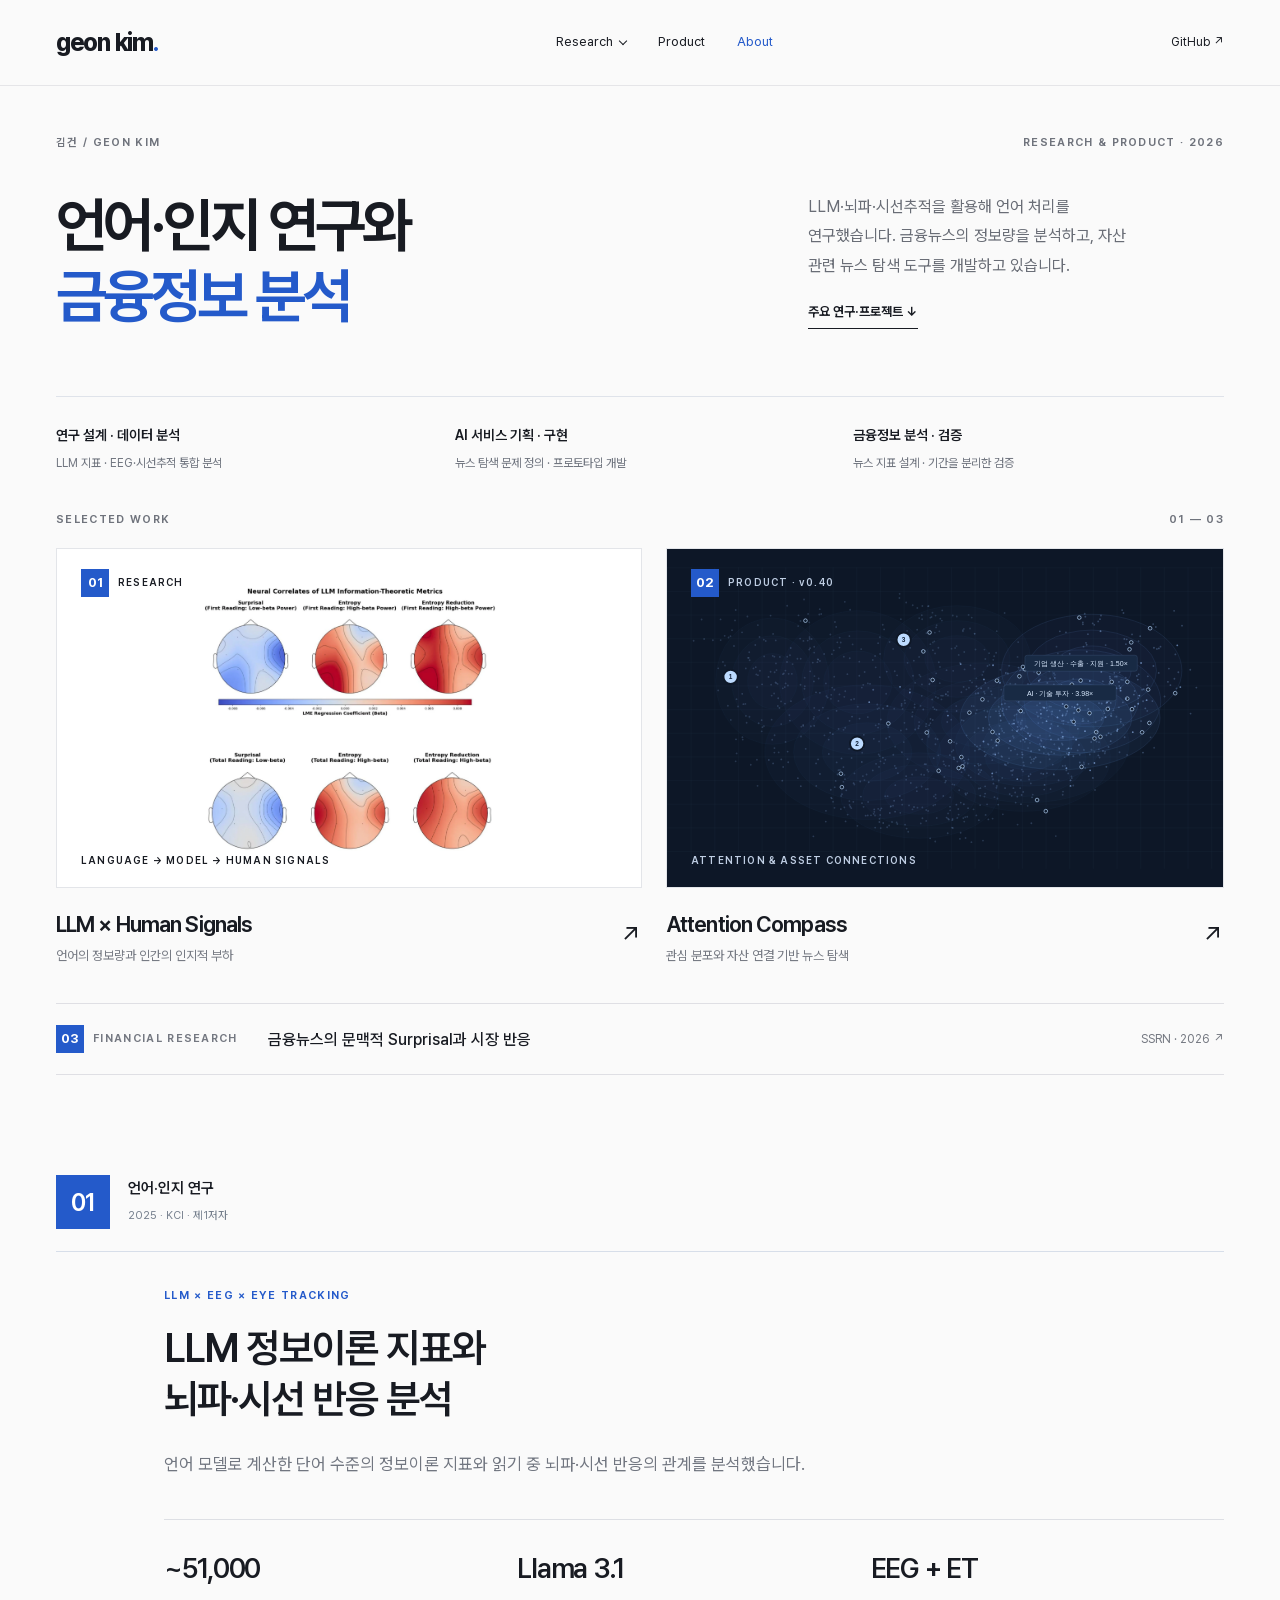
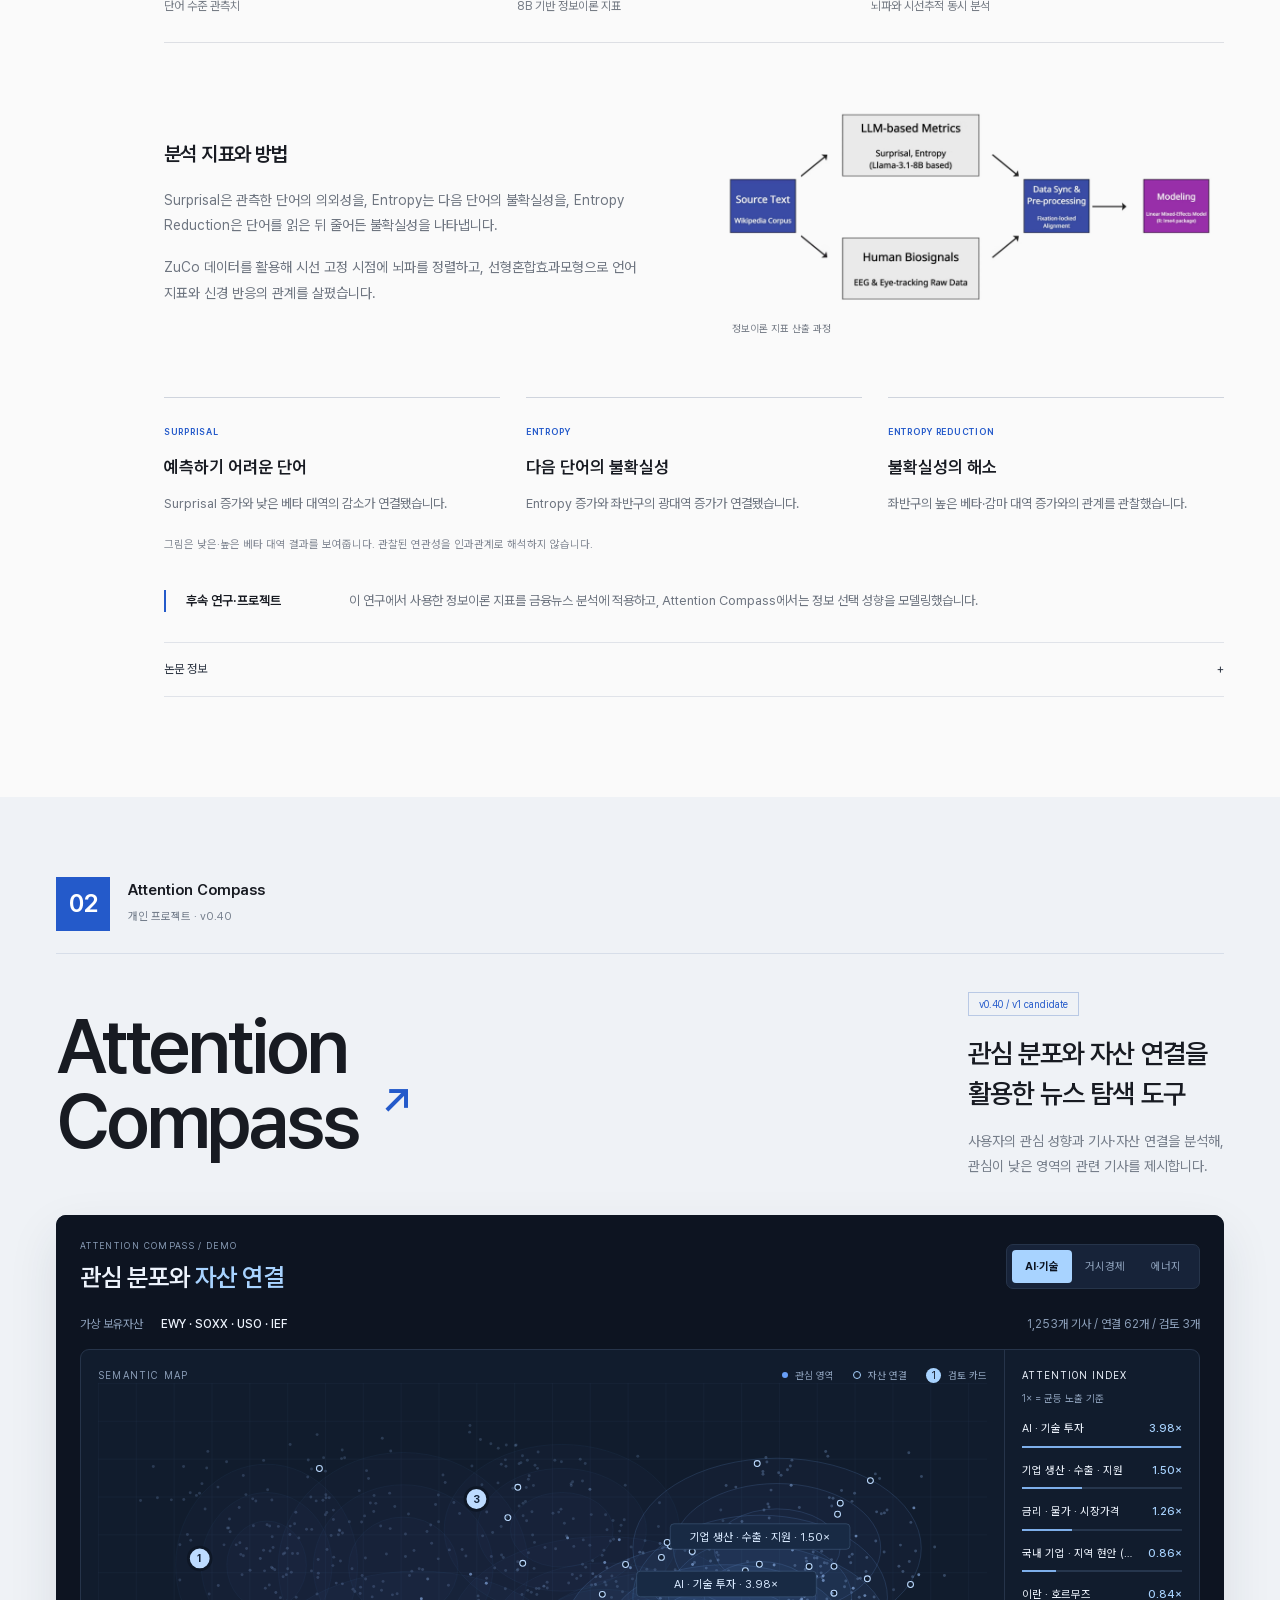
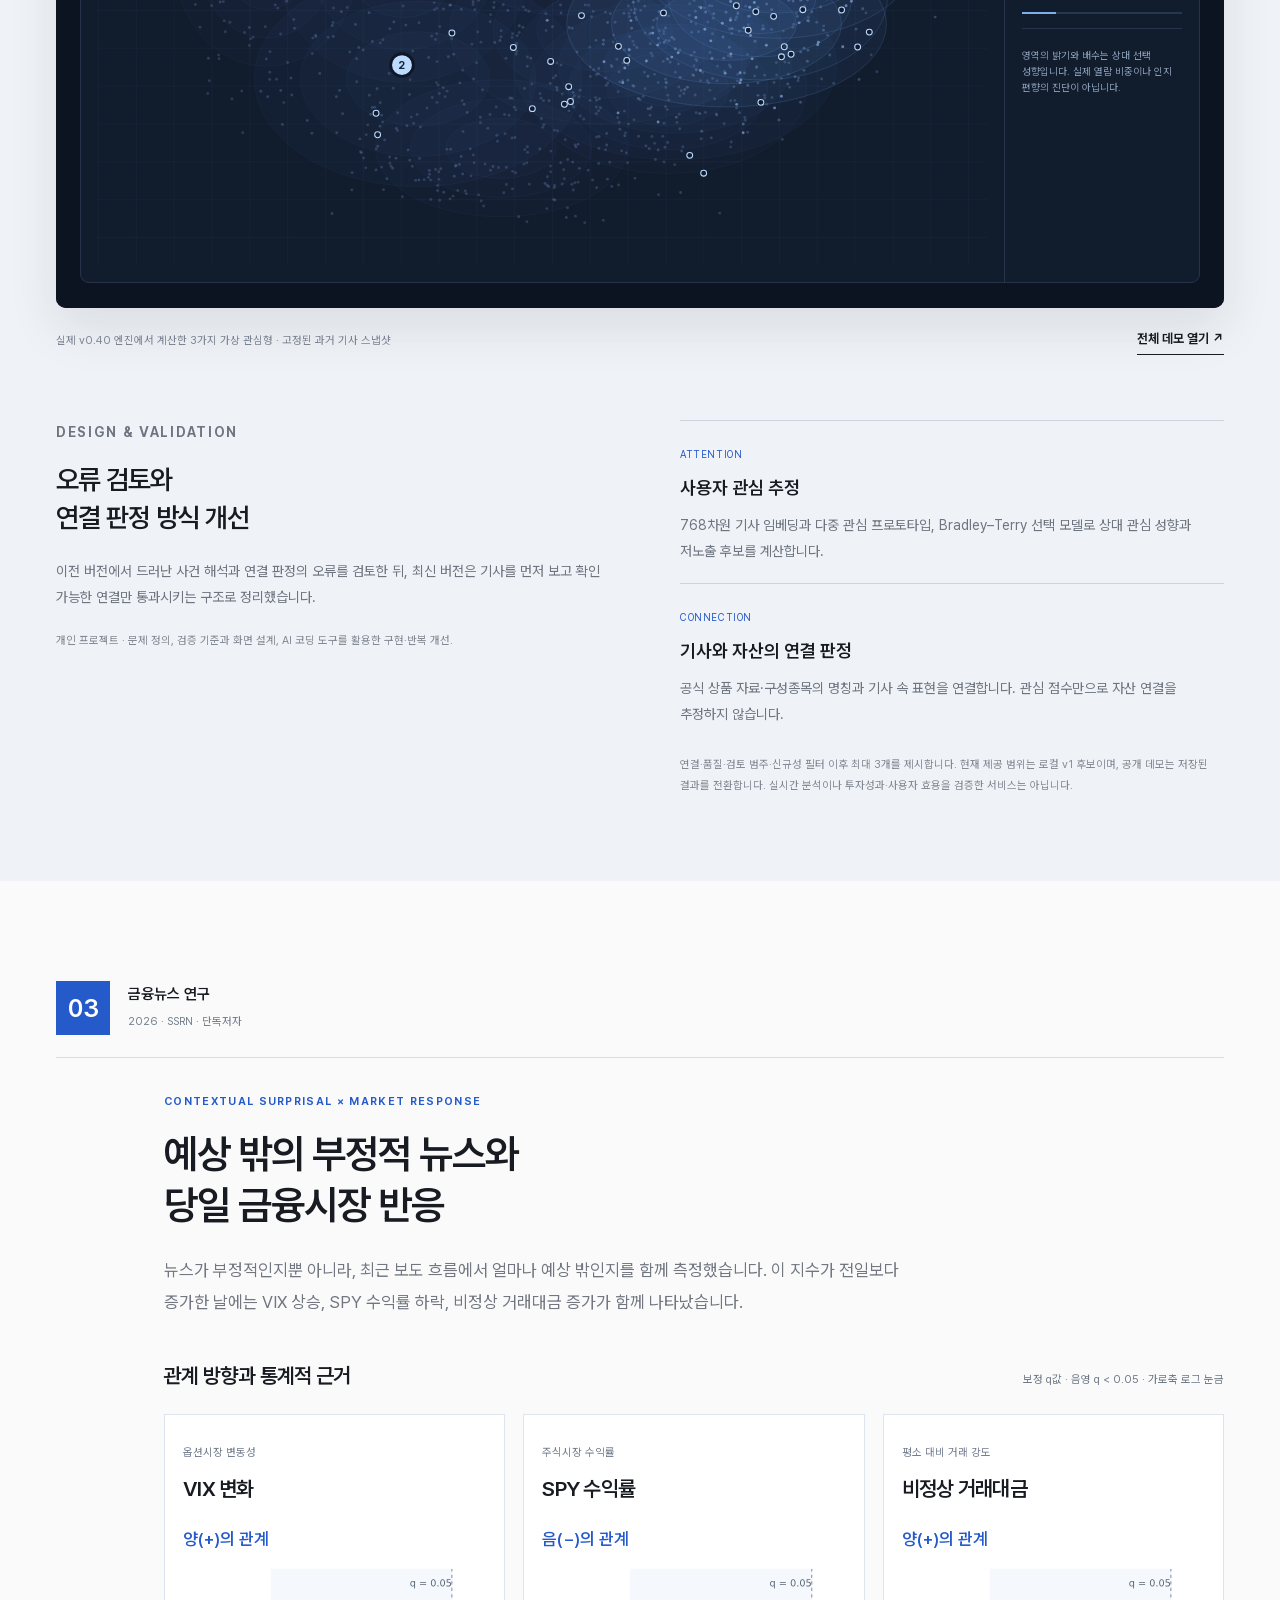
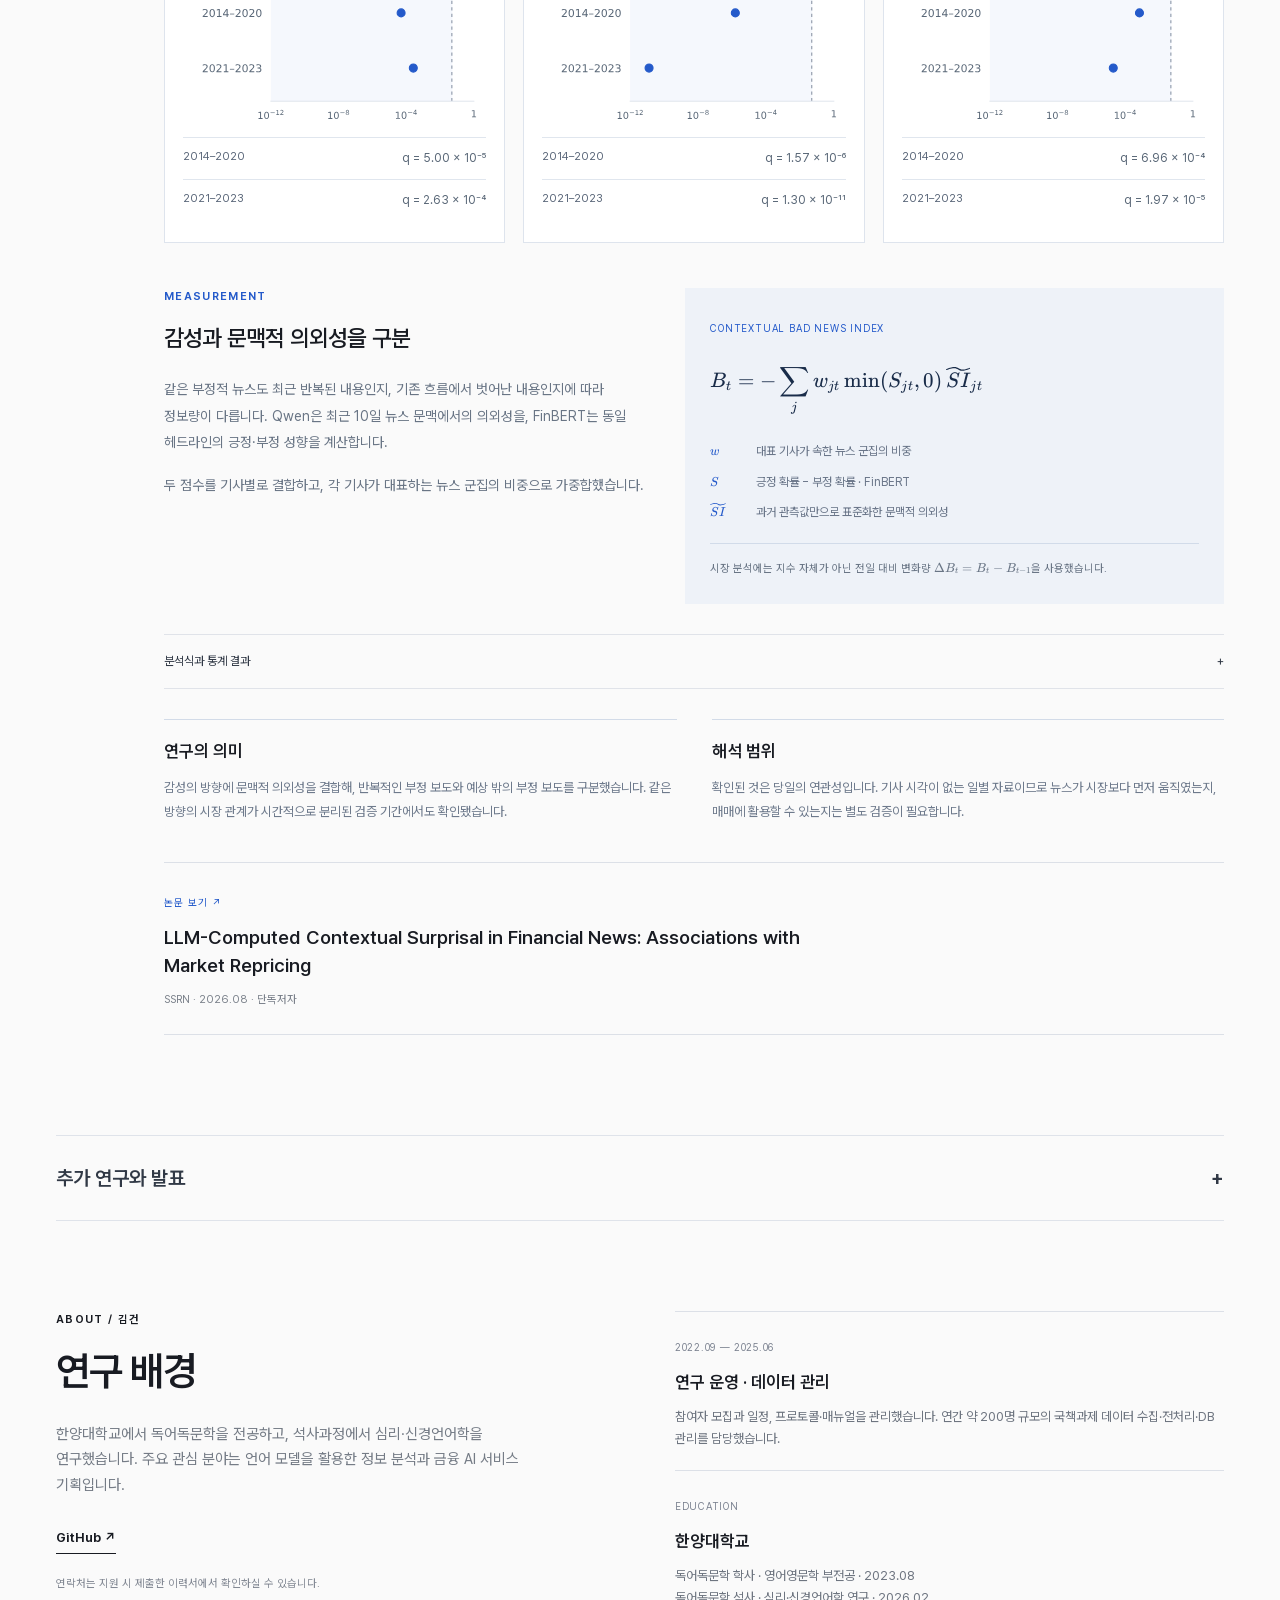
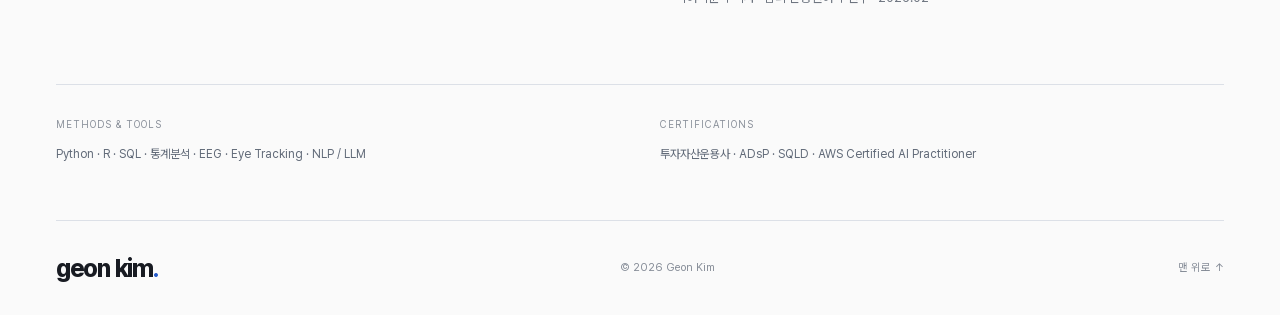
==== commit da5cf7ee: "Visualize adjusted q values and prioritize portfolio capabilities" ====
--- a/index.html
+++ b/index.html
@@ -1,24 +1,24 @@
-<!doctype html>
-<html lang="ko"><head><meta charset="utf-8"><meta name="viewport" content="width=device-width,initial-scale=1"><title>김건 · Geon Kim — Research & Product</title><meta name="description" content="김건의 언어·인지 연구, 금융뉴스 분석, Attention Compass 프로젝트 포트폴리오."><meta name="theme-color" content="#fafafa"><meta property="og:title" content="김건 · Geon Kim — Research & Product"><meta property="og:description" content="언어·인지 연구와 금융정보 분석."><link rel="stylesheet" href="assets/katex/katex.min.css"><link rel="stylesheet" href="styles.css?v=math-significance"><script defer src="script.js?v=research-menu"></script></head>
-<body id="top"><a class="skip" href="#main">본문으로 이동</a><header class="header"><div class="wrap header-inner"><a class="wordmark" href="#top">geon kim<span>.</span></a><nav aria-label="주요 메뉴"><details class="research-menu"><summary>Research</summary><div class="research-options"><a href="#research">언어·인지 연구</a><a href="#finance">금융뉴스 연구</a></div></details><a href="#compass">Product</a><a href="#about">About</a></nav><a class="header-link" href="https://github.com/geon-geon" target="_blank" rel="noopener">GitHub ↗</a></div></header>
-<main id="main"><section class="hero wrap"><div class="eyebrow hero-meta"><span>김건 / GEON KIM</span><span>RESEARCH & PRODUCT · 2026</span></div><div class="hero-main"><h1>언어·인지 연구와<br><em>금융정보 분석</em></h1><div class="hero-intro"><p>LLM·뇌파·시선추적을 활용해 언어 처리를 연구했습니다. 금융뉴스의 정보량을 분석하고, 자산 관련 뉴스 탐색 도구를 개발하고 있습니다.</p><a class="text-link" href="#research">주요 연구·프로젝트 ↓</a></div></div>
-<div class="section-label"><span>SELECTED WORK</span><span>01 — 03</span></div><div class="cover-grid"><a class="work-cover" href="#research"><div class="cover-image research-cover"><span class="cover-tag"><b class="work-number">01</b> RESEARCH</span><img src="assets/eeg-topography.webp" alt="Surprisal, Entropy, Entropy Reduction과 베타 대역 EEG의 관계를 보여주는 원문 연구 그림" width="1437" height="1320"><span class="cover-bottom">LANGUAGE → MODEL → HUMAN SIGNALS</span></div><div class="cover-caption"><div><h2>LLM × Human Signals</h2><p>언어의 정보량과 인간의 인지적 부하</p></div><span>↗</span></div></a><a class="work-cover" href="#compass"><div class="cover-image product-cover"><span class="cover-tag"><b class="work-number">02</b> PRODUCT · v0.40</span><img src="assets/compass-map.svg" alt="Attention Compass v0.40의 실제 기사 좌표와 자산 연결을 그린 벡터 지도" width="940" height="510"><span class="cover-bottom">ATTENTION & ASSET CONNECTIONS</span></div><div class="cover-caption"><div><h2>Attention Compass</h2><p>관심 분포와 자산 연결 기반 뉴스 탐색</p></div><span>↗</span></div></a></div><a class="finance-teaser" href="#finance"><span class="eyebrow"><b class="work-number">03</b> FINANCIAL RESEARCH</span><h2>금융뉴스의 문맥적 Surprisal과 시장 반응</h2><span>SSRN · 2026 ↗</span></a></section>
-<section id="research" class="case wrap"><div class="project-heading"><span class="project-number">01</span><div><p>언어·인지 연구</p><span>2025 · KCI · 제1저자</span></div></div><div class="case-body"><p class="eyebrow blue">LLM × EEG × EYE TRACKING</p><h2>LLM 정보이론 지표와<br>뇌파·시선 반응 분석</h2><p class="lead">언어 모델로 계산한 단어 수준의 정보이론 지표와 읽기 중 뇌파·시선 반응의 관계를 분석했습니다.</p><div class="facts"><div><strong>~51,000</strong><span>단어 수준 관측치</span></div><div><strong>Llama 3.1</strong><span>8B 기반 정보이론 지표</span></div><div><strong>EEG + ET</strong><span>뇌파와 시선추적 동시 분석</span></div></div><div class="research-method"><div><h3>분석 지표와 방법</h3><p>Surprisal은 관측한 단어의 의외성을, Entropy는 다음 단어의 불확실성을, Entropy Reduction은 단어를 읽은 뒤 줄어든 불확실성을 나타냅니다.</p><p>ZuCo 데이터를 활용해 시선 고정 시점에 뇌파를 정렬하고, 선형혼합효과모형으로 언어 지표와 신경 반응의 관계를 살폈습니다.</p></div><figure><img src="assets/research-pipeline.webp" alt="텍스트 입력, 언어 모델, 토큰별 정보이론 지표 산출의 연구 파이프라인 원문" width="2088" height="852" loading="lazy"><figcaption>정보이론 지표 산출 과정</figcaption></figure></div><div class="findings"><article><span>SURPRISAL</span><h3>예측하기 어려운 단어</h3><p>Surprisal 증가와 낮은 베타 대역의 감소가 연결됐습니다.</p></article><article><span>ENTROPY</span><h3>다음 단어의 불확실성</h3><p>Entropy 증가와 좌반구의 광대역 증가가 연결됐습니다.</p></article><article><span>ENTROPY REDUCTION</span><h3>불확실성의 해소</h3><p>좌반구의 높은 베타·감마 대역 증가와의 관계를 관찰했습니다.</p></article></div><p class="fine">그림은 낮은·높은 베타 대역 결과를 보여줍니다. 관찰된 연관성을 인과관계로 해석하지 않습니다.</p><div class="transfer"><span>후속 연구·프로젝트</span><p>이 연구에서 사용한 정보이론 지표를 금융뉴스 분석에 적용하고, Attention Compass에서는 정보 선택 성향을 모델링했습니다.</p></div><details><summary>논문 정보 <span>+</span></summary><p>「대규모 언어 모델 기반 정보 이론적 복잡도 지표와 언어 처리의 신경 상관성」, 『언어』 50(2), 573–595. 2025.06 · 제1저자.</p></details></div></section>
-<section id="compass" class="product-section"><div class="wrap"><div class="project-heading"><span class="project-number">02</span><div><p>Attention Compass</p><span>개인 프로젝트 · v0.40</span></div></div><div class="product-heading"><div><h2>Attention<br>Compass<span>↗</span></h2></div><div><span class="release">v0.40 / v1 candidate</span><h3>관심 분포와 자산 연결을<br>활용한 뉴스 탐색 도구</h3><p>사용자의 관심 성향과 기사·자산 연결을 분석해,<br>관심이 낮은 영역의 관련 기사를 제시합니다.</p></div></div><div class="demo-frame"><iframe src="attention/index.html?embed=1" title="Attention Compass v0.40: 가상 관심형을 전환하는 실제 결과 데모" loading="lazy"></iframe></div><div class="demo-caption"><p>실제 v0.40 엔진에서 계산한 3가지 가상 관심형 · 고정된 과거 기사 스냅샷</p><a class="text-link" href="attention/index.html" target="_blank" rel="noopener">전체 데모 열기 ↗</a></div><div class="product-story"><div><p class="eyebrow blue">DESIGN & VALIDATION</p><h3>오류 검토와<br>연결 판정 방식 개선</h3><p>이전 버전에서 드러난 사건 해석과 연결 판정의 오류를 검토한 뒤, 최신 버전은 기사를 먼저 보고 확인 가능한 연결만 통과시키는 구조로 정리했습니다.</p><p class="fine">개인 프로젝트 · 문제 정의, 검증 기준과 화면 설계, AI 코딩 도구를 활용한 구현·반복 개선.</p></div><div class="axes"><article><span>ATTENTION</span><h4>사용자 관심 추정</h4><p>768차원 기사 임베딩과 다중 관심 프로토타입, Bradley–Terry 선택 모델로 상대 관심 성향과 저노출 후보를 계산합니다.</p></article><article><span>CONNECTION</span><h4>기사와 자산의 연결 판정</h4><p>공식 상품 자료·구성종목의 명칭과 기사 속 표현을 연결합니다. 관심 점수만으로 자산 연결을 추정하지 않습니다.</p></article><p class="fine">연결·품질·검토 범주·신규성 필터 이후 최대 3개를 제시합니다. 현재 제공 범위는 로컬 v1 후보이며, 공개 데모는 저장된 결과를 전환합니다. 실시간 분석이나 투자성과·사용자 효용을 검증한 서비스는 아닙니다.</p></div></div></div></section>
-<section id="finance" class="case wrap"><div class="project-heading"><span class="project-number">03</span><div><p>금융뉴스 연구</p><span>2026 · SSRN · 단독저자</span></div></div><div class="case-body"><p class="eyebrow blue">CONTEXTUAL SURPRISAL × MARKET RESPONSE</p><h2>예상 밖의 부정적 뉴스와<br>당일 금융시장 반응</h2><p class="lead">뉴스가 부정적인지뿐 아니라, 최근 보도 흐름에서 얼마나 예상 밖인지를 함께 측정했습니다. 이 지수가 전일보다 증가한 날에는 VIX 상승, SPY 수익률 하락, 비정상 거래대금 증가가 함께 나타났습니다.</p>
-<div class="result-heading"><h3>기간별 관계 방향과 유의성</h3><p>H₀: β = 0 · 다중검정 보정 q &lt; 0.05</p></div><div class="market-results"><article class="significance-card"><div class="metric-heading"><span>옵션시장 변동성</span><h3>VIX 변화</h3></div><p class="effect-direction">양(+)의 관계</p><div class="significance-row"><span class="period">2014–2020</span><span class="significant">유의</span><span class="q-value">q = 5.00 × 10⁻⁵</span></div><div class="significance-row"><span class="period">2021–2023</span><span class="significant">유의</span><span class="q-value">q = 2.63 × 10⁻⁴</span></div></article><article class="significance-card"><div class="metric-heading"><span>주식시장 수익률</span><h3>SPY 수익률</h3></div><p class="effect-direction">음(−)의 관계</p><div class="significance-row"><span class="period">2014–2020</span><span class="significant">유의</span><span class="q-value">q = 1.57 × 10⁻⁶</span></div><div class="significance-row"><span class="period">2021–2023</span><span class="significant">유의</span><span class="q-value">q = 1.30 × 10⁻¹¹</span></div></article><article class="significance-card"><div class="metric-heading"><span>평소 대비 거래 강도</span><h3>비정상 거래대금</h3></div><p class="effect-direction">양(+)의 관계</p><div class="significance-row"><span class="period">2014–2020</span><span class="significant">유의</span><span class="q-value">q = 6.96 × 10⁻⁴</span></div><div class="significance-row"><span class="period">2021–2023</span><span class="significant">유의</span><span class="q-value">q = 1.97 × 10⁻⁵</span></div></article></div>
-<div class="finance-method"><div><p class="eyebrow blue">MEASUREMENT</p><h3>감성과 문맥적 의외성을 구분</h3><p>같은 부정적 뉴스도 최근 반복된 내용인지, 기존 흐름에서 벗어난 내용인지에 따라 정보량이 다릅니다. Qwen은 최근 10일 뉴스 문맥에서의 의외성을, FinBERT는 동일 헤드라인의 긍정·부정 성향을 계산합니다.</p><p>두 점수를 기사별로 결합하고, 각 기사가 대표하는 뉴스 군집의 비중으로 가중합했습니다.</p></div><div class="formula-panel"><span>CONTEXTUAL BAD NEWS INDEX</span><div class="formula math-block"><span class="katex-display"><span class="katex"><span class="katex-mathml"><math xmlns="http://www.w3.org/1998/Math/MathML" display="block"><semantics><mrow><msub><mi>B</mi><mi>t</mi></msub><mo>=</mo><mo>−</mo><munder><mo>∑</mo><mi>j</mi></munder><msub><mi>w</mi><mrow><mi>j</mi><mi>t</mi></mrow></msub><mi>min</mi><mo>⁡</mo><mo stretchy="false">(</mo><msub><mi>S</mi><mrow><mi>j</mi><mi>t</mi></mrow></msub><mo separator="true">,</mo><mn>0</mn><mo stretchy="false">)</mo><mtext> </mtext><msub><mover accent="true"><mrow><mi>S</mi><mi>I</mi></mrow><mo stretchy="true">~</mo></mover><mrow><mi>j</mi><mi>t</mi></mrow></msub></mrow><annotation encoding="application/x-tex">B_t=-\sum_j w_{jt}\min(S_{jt},0)\,\widetilde{SI}_{jt}</annotation></semantics></math></span><span class="katex-html" aria-hidden="true"><span class="katex-base"><span class="katex-strut" style="height:0.8333em;vertical-align:-0.15em;"></span><span class="mord"><span class="mord mathnormal" style="margin-right:0.0502em;">B</span><span class="msupsub"><span class="vlist-t vlist-t2"><span class="vlist-r"><span class="vlist" style="height:0.2806em;"><span style="top:-2.55em;margin-left:-0.0502em;margin-right:0.05em;"><span class="pstrut" style="height:2.7em;"></span><span class="katex-sizing reset-size6 size3 mtight"><span class="mord mathnormal mtight">t</span></span></span></span><span class="vlist-s">​</span></span><span class="vlist-r"><span class="vlist" style="height:0.15em;"><span></span></span></span></span></span></span><span class="mspace" style="margin-right:0.2778em;"></span><span class="mrel">=</span><span class="mspace" style="margin-right:0.2778em;"></span></span><span class="katex-base"><span class="katex-strut" style="height:2.4638em;vertical-align:-1.4138em;"></span><span class="mord">−</span><span class="mspace" style="margin-right:0.1667em;"></span><span class="mop op-limits"><span class="vlist-t vlist-t2"><span class="vlist-r"><span class="vlist" style="height:1.05em;"><span style="top:-1.8723em;margin-left:0em;"><span class="pstrut" style="height:3.05em;"></span><span class="katex-sizing reset-size6 size3 mtight"><span class="mord mathnormal mtight" style="margin-right:0.0572em;">j</span></span></span><span style="top:-3.05em;"><span class="pstrut" style="height:3.05em;"></span><span><span class="mop op-symbol large-op">∑</span></span></span></span><span class="vlist-s">​</span></span><span class="vlist-r"><span class="vlist" style="height:1.4138em;"><span></span></span></span></span></span><span class="mspace" style="margin-right:0.1667em;"></span><span class="mord"><span class="mord mathnormal" style="margin-right:0.0269em;">w</span><span class="msupsub"><span class="vlist-t vlist-t2"><span class="vlist-r"><span class="vlist" style="height:0.3117em;"><span style="top:-2.55em;margin-left:-0.0269em;margin-right:0.05em;"><span class="pstrut" style="height:2.7em;"></span><span class="katex-sizing reset-size6 size3 mtight"><span class="mord mtight"><span class="mord mathnormal mtight" style="margin-right:0.0572em;">j</span><span class="mord mathnormal mtight">t</span></span></span></span></span><span class="vlist-s">​</span></span><span class="vlist-r"><span class="vlist" style="height:0.2861em;"><span></span></span></span></span></span></span><span class="mspace" style="margin-right:0.1667em;"></span><span class="mop">min</span><span class="mopen">(</span><span class="mord"><span class="mord mathnormal" style="margin-right:0.0576em;">S</span><span class="msupsub"><span class="vlist-t vlist-t2"><span class="vlist-r"><span class="vlist" style="height:0.3117em;"><span style="top:-2.55em;margin-left:-0.0576em;margin-right:0.05em;"><span class="pstrut" style="height:2.7em;"></span><span class="katex-sizing reset-size6 size3 mtight"><span class="mord mtight"><span class="mord mathnormal mtight" style="margin-right:0.0572em;">j</span><span class="mord mathnormal mtight">t</span></span></span></span></span><span class="vlist-s">​</span></span><span class="vlist-r"><span class="vlist" style="height:0.2861em;"><span></span></span></span></span></span></span><span class="mpunct">,</span><span class="mspace" style="margin-right:0.1667em;"></span><span class="mord">0</span><span class="mclose">)</span><span class="mspace" style="margin-right:0.1667em;"></span><span class="mord"><span class="mord katex-accent"><span class="vlist-t"><span class="vlist-r"><span class="vlist" style="height:0.9693em;"><span style="top:-3em;"><span class="pstrut" style="height:3em;"></span><span class="mord"><span class="mord mathnormal" style="margin-right:0.0576em;">S</span><span class="mord mathnormal" style="margin-right:0.0785em;">I</span></span></span><span class="svg-align" style="top:-3.6833em;"><span class="pstrut" style="height:3em;"></span><span style="height:0.286em;"><svg xmlns="http://www.w3.org/2000/svg" width="100%" height="0.286em" viewBox="0 0 1033 286" preserveAspectRatio="none"><path d="M344 55.266c-142 0-300.638 81.316-311.5 86.418
+<!DOCTYPE html>
+
+<html lang="ko"><head><meta charset="utf-8"/><meta content="width=device-width,initial-scale=1" name="viewport"/><title>김건 · Geon Kim — Research &amp; Product</title><meta content="김건의 언어·인지 연구, 금융뉴스 분석, Attention Compass 프로젝트 포트폴리오." name="description"/><meta content="#fafafa" name="theme-color"/><meta content="김건 · Geon Kim — Research &amp; Product" property="og:title"/><meta content="언어·인지 연구와 금융정보 분석." property="og:description"/><link href="assets/katex/katex.min.css" rel="stylesheet"/><link href="styles.css?v=q-evidence" rel="stylesheet"/><script defer="" src="script.js?v=research-menu"></script></head>
+<body id="top"><a class="skip" href="#main">본문으로 이동</a><header class="header"><div class="wrap header-inner"><a class="wordmark" href="#top">geon kim<span>.</span></a><nav aria-label="주요 메뉴"><details class="research-menu"><summary>Research</summary><div class="research-options"><a href="#research">언어·인지 연구</a><a href="#finance">금융뉴스 연구</a></div></details><a href="#compass">Product</a><a href="#about">About</a></nav><a class="header-link" href="https://github.com/geon-geon" rel="noopener" target="_blank">GitHub ↗</a></div></header>
+<main id="main"><section class="hero wrap"><div class="eyebrow hero-meta"><span>김건 / GEON KIM</span><span>RESEARCH &amp; PRODUCT · 2026</span></div><div class="hero-main"><h1>언어·인지 연구와<br/><em>금융정보 분석</em></h1><div class="hero-intro"><p>LLM·뇌파·시선추적을 활용해 언어 처리를 연구했습니다. 금융뉴스의 정보량을 분석하고, 자산 관련 뉴스 탐색 도구를 개발하고 있습니다.</p><a class="text-link" href="#research">주요 연구·프로젝트 ↓</a></div></div>
+<div aria-label="주요 역량" class="capability-strip"><a href="#research"><span>연구 설계 · 데이터 분석</span><p>LLM 지표 · EEG·시선추적 통합 분석</p></a><a href="#compass"><span>AI 서비스 기획 · 구현</span><p>뉴스 탐색 문제 정의 · 프로토타입 개발</p></a><a href="#finance"><span>금융정보 분석 · 검증</span><p>뉴스 지표 설계 · 기간을 분리한 검증</p></a></div><div class="section-label"><span>SELECTED WORK</span><span>01 — 03</span></div><div class="cover-grid"><a class="work-cover" href="#research"><div class="cover-image research-cover"><span class="cover-tag"><b class="work-number">01</b> RESEARCH</span><img alt="Surprisal, Entropy, Entropy Reduction과 베타 대역 EEG의 관계를 보여주는 원문 연구 그림" height="1320" src="assets/eeg-topography.webp" width="1437"/><span class="cover-bottom">LANGUAGE → MODEL → HUMAN SIGNALS</span></div><div class="cover-caption"><div><h2>LLM × Human Signals</h2><p>언어의 정보량과 인간의 인지적 부하</p></div><span>↗</span></div></a><a class="work-cover" href="#compass"><div class="cover-image product-cover"><span class="cover-tag"><b class="work-number">02</b> PRODUCT · v0.40</span><img alt="Attention Compass v0.40의 실제 기사 좌표와 자산 연결을 그린 벡터 지도" height="510" src="assets/compass-map.svg" width="940"/><span class="cover-bottom">ATTENTION &amp; ASSET CONNECTIONS</span></div><div class="cover-caption"><div><h2>Attention Compass</h2><p>관심 분포와 자산 연결 기반 뉴스 탐색</p></div><span>↗</span></div></a></div><a class="finance-teaser" href="#finance"><span class="eyebrow"><b class="work-number">03</b> FINANCIAL RESEARCH</span><h2>금융뉴스의 문맥적 Surprisal과 시장 반응</h2><span>SSRN · 2026 ↗</span></a></section>
+<section class="case wrap" id="research"><div class="project-heading"><span class="project-number">01</span><div><p>언어·인지 연구</p><span>2025 · KCI · 제1저자</span></div></div><div class="case-body"><p class="eyebrow blue">LLM × EEG × EYE TRACKING</p><h2>LLM 정보이론 지표와<br/>뇌파·시선 반응 분석</h2><p class="lead">언어 모델로 계산한 단어 수준의 정보이론 지표와 읽기 중 뇌파·시선 반응의 관계를 분석했습니다.</p><div class="facts"><div><strong>~51,000</strong><span>단어 수준 관측치</span></div><div><strong>Llama 3.1</strong><span>8B 기반 정보이론 지표</span></div><div><strong>EEG + ET</strong><span>뇌파와 시선추적 동시 분석</span></div></div><div class="research-method"><div><h3>분석 지표와 방법</h3><p>Surprisal은 관측한 단어의 의외성을, Entropy는 다음 단어의 불확실성을, Entropy Reduction은 단어를 읽은 뒤 줄어든 불확실성을 나타냅니다.</p><p>ZuCo 데이터를 활용해 시선 고정 시점에 뇌파를 정렬하고, 선형혼합효과모형으로 언어 지표와 신경 반응의 관계를 살폈습니다.</p></div><figure><img alt="텍스트 입력, 언어 모델, 토큰별 정보이론 지표 산출의 연구 파이프라인 원문" height="852" loading="lazy" src="assets/research-pipeline.webp" width="2088"/><figcaption>정보이론 지표 산출 과정</figcaption></figure></div><div class="findings"><article><span>SURPRISAL</span><h3>예측하기 어려운 단어</h3><p>Surprisal 증가와 낮은 베타 대역의 감소가 연결됐습니다.</p></article><article><span>ENTROPY</span><h3>다음 단어의 불확실성</h3><p>Entropy 증가와 좌반구의 광대역 증가가 연결됐습니다.</p></article><article><span>ENTROPY REDUCTION</span><h3>불확실성의 해소</h3><p>좌반구의 높은 베타·감마 대역 증가와의 관계를 관찰했습니다.</p></article></div><p class="fine">그림은 낮은·높은 베타 대역 결과를 보여줍니다. 관찰된 연관성을 인과관계로 해석하지 않습니다.</p><div class="transfer"><span>후속 연구·프로젝트</span><p>이 연구에서 사용한 정보이론 지표를 금융뉴스 분석에 적용하고, Attention Compass에서는 정보 선택 성향을 모델링했습니다.</p></div><details><summary>논문 정보 <span>+</span></summary><p>「대규모 언어 모델 기반 정보 이론적 복잡도 지표와 언어 처리의 신경 상관성」, 『언어』 50(2), 573–595. 2025.06 · 제1저자.</p></details></div></section>
+<section class="product-section" id="compass"><div class="wrap"><div class="project-heading"><span class="project-number">02</span><div><p>Attention Compass</p><span>개인 프로젝트 · v0.40</span></div></div><div class="product-heading"><div><h2>Attention<br/>Compass<span>↗</span></h2></div><div><span class="release">v0.40 / v1 candidate</span><h3>관심 분포와 자산 연결을<br/>활용한 뉴스 탐색 도구</h3><p>사용자의 관심 성향과 기사·자산 연결을 분석해,<br/>관심이 낮은 영역의 관련 기사를 제시합니다.</p></div></div><div class="demo-frame"><iframe loading="lazy" src="attention/index.html?embed=1" title="Attention Compass v0.40: 가상 관심형을 전환하는 실제 결과 데모"></iframe></div><div class="demo-caption"><p>실제 v0.40 엔진에서 계산한 3가지 가상 관심형 · 고정된 과거 기사 스냅샷</p><a class="text-link" href="attention/index.html" rel="noopener" target="_blank">전체 데모 열기 ↗</a></div><div class="product-story"><div><p class="eyebrow blue">DESIGN &amp; VALIDATION</p><h3>오류 검토와<br/>연결 판정 방식 개선</h3><p>이전 버전에서 드러난 사건 해석과 연결 판정의 오류를 검토한 뒤, 최신 버전은 기사를 먼저 보고 확인 가능한 연결만 통과시키는 구조로 정리했습니다.</p><p class="fine">개인 프로젝트 · 문제 정의, 검증 기준과 화면 설계, AI 코딩 도구를 활용한 구현·반복 개선.</p></div><div class="axes"><article><span>ATTENTION</span><h4>사용자 관심 추정</h4><p>768차원 기사 임베딩과 다중 관심 프로토타입, Bradley–Terry 선택 모델로 상대 관심 성향과 저노출 후보를 계산합니다.</p></article><article><span>CONNECTION</span><h4>기사와 자산의 연결 판정</h4><p>공식 상품 자료·구성종목의 명칭과 기사 속 표현을 연결합니다. 관심 점수만으로 자산 연결을 추정하지 않습니다.</p></article><p class="fine">연결·품질·검토 범주·신규성 필터 이후 최대 3개를 제시합니다. 현재 제공 범위는 로컬 v1 후보이며, 공개 데모는 저장된 결과를 전환합니다. 실시간 분석이나 투자성과·사용자 효용을 검증한 서비스는 아닙니다.</p></div></div></div></section>
+<section class="case wrap" id="finance"><div class="project-heading"><span class="project-number">03</span><div><p>금융뉴스 연구</p><span>2026 · SSRN · 단독저자</span></div></div><div class="case-body"><p class="eyebrow blue">CONTEXTUAL SURPRISAL × MARKET RESPONSE</p><h2>예상 밖의 부정적 뉴스와<br/>당일 금융시장 반응</h2><p class="lead">뉴스가 부정적인지뿐 아니라, 최근 보도 흐름에서 얼마나 예상 밖인지를 함께 측정했습니다. 이 지수가 전일보다 증가한 날에는 VIX 상승, SPY 수익률 하락, 비정상 거래대금 증가가 함께 나타났습니다.</p>
+<div class="result-heading"><h3>관계 방향과 통계적 근거</h3><p>보정 q값 · 음영 q &lt; 0.05 · 가로축 로그 눈금</p></div><div class="market-results"><article class="significance-card"><div class="metric-heading"><span>옵션시장 변동성</span><h3>VIX 변화</h3></div><p class="effect-direction">양(+)의 관계</p><img alt="기간별 보정 q값 5e-05, 0.000263. 두 점 모두 q=0.05 기준선 왼쪽에 위치. 동일한 로그 눈금." class="q-plot" height="230" src="assets/finance-q-vix.svg" width="390"/><div class="significance-row"><span class="period">2014–2020</span><span class="q-value">q = 5.00 × 10⁻⁵</span></div><div class="significance-row"><span class="period">2021–2023</span><span class="q-value">q = 2.63 × 10⁻⁴</span></div></article><article class="significance-card"><div class="metric-heading"><span>주식시장 수익률</span><h3>SPY 수익률</h3></div><p class="effect-direction">음(−)의 관계</p><img alt="기간별 보정 q값 1.57e-06, 1.3e-11. 두 점 모두 q=0.05 기준선 왼쪽에 위치. 동일한 로그 눈금." class="q-plot" height="230" src="assets/finance-q-return.svg" width="390"/><div class="significance-row"><span class="period">2014–2020</span><span class="q-value">q = 1.57 × 10⁻⁶</span></div><div class="significance-row"><span class="period">2021–2023</span><span class="q-value">q = 1.30 × 10⁻¹¹</span></div></article><article class="significance-card"><div class="metric-heading"><span>평소 대비 거래 강도</span><h3>비정상 거래대금</h3></div><p class="effect-direction">양(+)의 관계</p><img alt="기간별 보정 q값 0.000696, 1.97e-05. 두 점 모두 q=0.05 기준선 왼쪽에 위치. 동일한 로그 눈금." class="q-plot" height="230" src="assets/finance-q-volume.svg" width="390"/><div class="significance-row"><span class="period">2014–2020</span><span class="q-value">q = 6.96 × 10⁻⁴</span></div><div class="significance-row"><span class="period">2021–2023</span><span class="q-value">q = 1.97 × 10⁻⁵</span></div></article></div>
+<div class="finance-method"><div><p class="eyebrow blue">MEASUREMENT</p><h3>감성과 문맥적 의외성을 구분</h3><p>같은 부정적 뉴스도 최근 반복된 내용인지, 기존 흐름에서 벗어난 내용인지에 따라 정보량이 다릅니다. Qwen은 최근 10일 뉴스 문맥에서의 의외성을, FinBERT는 동일 헤드라인의 긍정·부정 성향을 계산합니다.</p><p>두 점수를 기사별로 결합하고, 각 기사가 대표하는 뉴스 군집의 비중으로 가중합했습니다.</p></div><div class="formula-panel"><span>CONTEXTUAL BAD NEWS INDEX</span><div class="formula math-block"><span class="katex-display"><span class="katex"><span class="katex-mathml"><math display="block" xmlns="http://www.w3.org/1998/Math/MathML"><semantics><mrow><msub><mi>B</mi><mi>t</mi></msub><mo>=</mo><mo>−</mo><munder><mo>∑</mo><mi>j</mi></munder><msub><mi>w</mi><mrow><mi>j</mi><mi>t</mi></mrow></msub><mi>min</mi><mo>⁡</mo><mo stretchy="false">(</mo><msub><mi>S</mi><mrow><mi>j</mi><mi>t</mi></mrow></msub><mo separator="true">,</mo><mn>0</mn><mo stretchy="false">)</mo><mtext> </mtext><msub><mover accent="true"><mrow><mi>S</mi><mi>I</mi></mrow><mo stretchy="true">~</mo></mover><mrow><mi>j</mi><mi>t</mi></mrow></msub></mrow><annotation encoding="application/x-tex">B_t=-\sum_j w_{jt}\min(S_{jt},0)\,\widetilde{SI}_{jt}</annotation></semantics></math></span><span aria-hidden="true" class="katex-html"><span class="katex-base"><span class="katex-strut" style="height:0.8333em;vertical-align:-0.15em;"></span><span class="mord"><span class="mord mathnormal" style="margin-right:0.0502em;">B</span><span class="msupsub"><span class="vlist-t vlist-t2"><span class="vlist-r"><span class="vlist" style="height:0.2806em;"><span style="top:-2.55em;margin-left:-0.0502em;margin-right:0.05em;"><span class="pstrut" style="height:2.7em;"></span><span class="katex-sizing reset-size6 size3 mtight"><span class="mord mathnormal mtight">t</span></span></span></span><span class="vlist-s">​</span></span><span class="vlist-r"><span class="vlist" style="height:0.15em;"><span></span></span></span></span></span></span><span class="mspace" style="margin-right:0.2778em;"></span><span class="mrel">=</span><span class="mspace" style="margin-right:0.2778em;"></span></span><span class="katex-base"><span class="katex-strut" style="height:2.4638em;vertical-align:-1.4138em;"></span><span class="mord">−</span><span class="mspace" style="margin-right:0.1667em;"></span><span class="mop op-limits"><span class="vlist-t vlist-t2"><span class="vlist-r"><span class="vlist" style="height:1.05em;"><span style="top:-1.8723em;margin-left:0em;"><span class="pstrut" style="height:3.05em;"></span><span class="katex-sizing reset-size6 size3 mtight"><span class="mord mathnormal mtight" style="margin-right:0.0572em;">j</span></span></span><span style="top:-3.05em;"><span class="pstrut" style="height:3.05em;"></span><span><span class="mop op-symbol large-op">∑</span></span></span></span><span class="vlist-s">​</span></span><span class="vlist-r"><span class="vlist" style="height:1.4138em;"><span></span></span></span></span></span><span class="mspace" style="margin-right:0.1667em;"></span><span class="mord"><span class="mord mathnormal" style="margin-right:0.0269em;">w</span><span class="msupsub"><span class="vlist-t vlist-t2"><span class="vlist-r"><span class="vlist" style="height:0.3117em;"><span style="top:-2.55em;margin-left:-0.0269em;margin-right:0.05em;"><span class="pstrut" style="height:2.7em;"></span><span class="katex-sizing reset-size6 size3 mtight"><span class="mord mtight"><span class="mord mathnormal mtight" style="margin-right:0.0572em;">j</span><span class="mord mathnormal mtight">t</span></span></span></span></span><span class="vlist-s">​</span></span><span class="vlist-r"><span class="vlist" style="height:0.2861em;"><span></span></span></span></span></span></span><span class="mspace" style="margin-right:0.1667em;"></span><span class="mop">min</span><span class="mopen">(</span><span class="mord"><span class="mord mathnormal" style="margin-right:0.0576em;">S</span><span class="msupsub"><span class="vlist-t vlist-t2"><span class="vlist-r"><span class="vlist" style="height:0.3117em;"><span style="top:-2.55em;margin-left:-0.0576em;margin-right:0.05em;"><span class="pstrut" style="height:2.7em;"></span><span class="katex-sizing reset-size6 size3 mtight"><span class="mord mtight"><span class="mord mathnormal mtight" style="margin-right:0.0572em;">j</span><span class="mord mathnormal mtight">t</span></span></span></span></span><span class="vlist-s">​</span></span><span class="vlist-r"><span class="vlist" style="height:0.2861em;"><span></span></span></span></span></span></span><span class="mpunct">,</span><span class="mspace" style="margin-right:0.1667em;"></span><span class="mord">0</span><span class="mclose">)</span><span class="mspace" style="margin-right:0.1667em;"></span><span class="mord"><span class="mord katex-accent"><span class="vlist-t"><span class="vlist-r"><span class="vlist" style="height:0.9693em;"><span style="top:-3em;"><span class="pstrut" style="height:3em;"></span><span class="mord"><span class="mord mathnormal" style="margin-right:0.0576em;">S</span><span class="mord mathnormal" style="margin-right:0.0785em;">I</span></span></span><span class="svg-align" style="top:-3.6833em;"><span class="pstrut" style="height:3em;"></span><span style="height:0.286em;"><svg height="0.286em" preserveaspectratio="none" viewbox="0 0 1033 286" width="100%" xmlns="http://www.w3.org/2000/svg"><path d="M344 55.266c-142 0-300.638 81.316-311.5 86.418
 -8.01 3.762-22.5 10.91-23.5 5.562L1 120c-1-2-1-3-1-4 0-5 3-9 8-10l18.4-9C160.9
  31.9 283 0 358 0c148 0 188 122 331 122s314-97 326-97c4 0 8 2 10 7l7 21.114
 c1 2.14 1 3.21 1 4.28 0 5.347-3 9.626-7 10.696l-22.3 12.622C852.6 158.372 751
- 181.476 676 181.476c-149 0-189-126.21-332-126.21z"/></svg></span></span></span></span></span></span><span class="msupsub"><span class="vlist-t vlist-t2"><span class="vlist-r"><span class="vlist" style="height:0.3117em;"><span style="top:-2.55em;margin-right:0.05em;"><span class="pstrut" style="height:2.7em;"></span><span class="katex-sizing reset-size6 size3 mtight"><span class="mord mtight"><span class="mord mathnormal mtight" style="margin-right:0.0572em;">j</span><span class="mord mathnormal mtight">t</span></span></span></span></span><span class="vlist-s">​</span></span><span class="vlist-r"><span class="vlist" style="height:0.2861em;"><span></span></span></span></span></span></span></span></span></span></span></div><dl><div><dt><span class="katex"><span class="katex-mathml"><math xmlns="http://www.w3.org/1998/Math/MathML"><semantics><mrow><mi>w</mi></mrow><annotation encoding="application/x-tex">w</annotation></semantics></math></span><span class="katex-html" aria-hidden="true"><span class="katex-base"><span class="katex-strut" style="height:0.4306em;"></span><span class="mord mathnormal" style="margin-right:0.0269em;">w</span></span></span></span></dt><dd>대표 기사가 속한 뉴스 군집의 비중</dd></div><div><dt><span class="katex"><span class="katex-mathml"><math xmlns="http://www.w3.org/1998/Math/MathML"><semantics><mrow><mi>S</mi></mrow><annotation encoding="application/x-tex">S</annotation></semantics></math></span><span class="katex-html" aria-hidden="true"><span class="katex-base"><span class="katex-strut" style="height:0.6833em;"></span><span class="mord mathnormal" style="margin-right:0.0576em;">S</span></span></span></span></dt><dd>긍정 확률 − 부정 확률 · FinBERT</dd></div><div><dt><span class="katex"><span class="katex-mathml"><math xmlns="http://www.w3.org/1998/Math/MathML"><semantics><mrow><mover accent="true"><mrow><mi>S</mi><mi>I</mi></mrow><mo stretchy="true">~</mo></mover></mrow><annotation encoding="application/x-tex">\widetilde{SI}</annotation></semantics></math></span><span class="katex-html" aria-hidden="true"><span class="katex-base"><span class="katex-strut" style="height:0.9693em;"></span><span class="mord katex-accent"><span class="vlist-t"><span class="vlist-r"><span class="vlist" style="height:0.9693em;"><span style="top:-3em;"><span class="pstrut" style="height:3em;"></span><span class="mord"><span class="mord mathnormal" style="margin-right:0.0576em;">S</span><span class="mord mathnormal" style="margin-right:0.0785em;">I</span></span></span><span class="svg-align" style="top:-3.6833em;"><span class="pstrut" style="height:3em;"></span><span style="height:0.286em;"><svg xmlns="http://www.w3.org/2000/svg" width="100%" height="0.286em" viewBox="0 0 1033 286" preserveAspectRatio="none"><path d="M344 55.266c-142 0-300.638 81.316-311.5 86.418
+ 181.476 676 181.476c-149 0-189-126.21-332-126.21z"></path></svg></span></span></span></span></span></span><span class="msupsub"><span class="vlist-t vlist-t2"><span class="vlist-r"><span class="vlist" style="height:0.3117em;"><span style="top:-2.55em;margin-right:0.05em;"><span class="pstrut" style="height:2.7em;"></span><span class="katex-sizing reset-size6 size3 mtight"><span class="mord mtight"><span class="mord mathnormal mtight" style="margin-right:0.0572em;">j</span><span class="mord mathnormal mtight">t</span></span></span></span></span><span class="vlist-s">​</span></span><span class="vlist-r"><span class="vlist" style="height:0.2861em;"><span></span></span></span></span></span></span></span></span></span></span></div><dl><div><dt><span class="katex"><span class="katex-mathml"><math xmlns="http://www.w3.org/1998/Math/MathML"><semantics><mrow><mi>w</mi></mrow><annotation encoding="application/x-tex">w</annotation></semantics></math></span><span aria-hidden="true" class="katex-html"><span class="katex-base"><span class="katex-strut" style="height:0.4306em;"></span><span class="mord mathnormal" style="margin-right:0.0269em;">w</span></span></span></span></dt><dd>대표 기사가 속한 뉴스 군집의 비중</dd></div><div><dt><span class="katex"><span class="katex-mathml"><math xmlns="http://www.w3.org/1998/Math/MathML"><semantics><mrow><mi>S</mi></mrow><annotation encoding="application/x-tex">S</annotation></semantics></math></span><span aria-hidden="true" class="katex-html"><span class="katex-base"><span class="katex-strut" style="height:0.6833em;"></span><span class="mord mathnormal" style="margin-right:0.0576em;">S</span></span></span></span></dt><dd>긍정 확률 − 부정 확률 · FinBERT</dd></div><div><dt><span class="katex"><span class="katex-mathml"><math xmlns="http://www.w3.org/1998/Math/MathML"><semantics><mrow><mover accent="true"><mrow><mi>S</mi><mi>I</mi></mrow><mo stretchy="true">~</mo></mover></mrow><annotation encoding="application/x-tex">\widetilde{SI}</annotation></semantics></math></span><span aria-hidden="true" class="katex-html"><span class="katex-base"><span class="katex-strut" style="height:0.9693em;"></span><span class="mord katex-accent"><span class="vlist-t"><span class="vlist-r"><span class="vlist" style="height:0.9693em;"><span style="top:-3em;"><span class="pstrut" style="height:3em;"></span><span class="mord"><span class="mord mathnormal" style="margin-right:0.0576em;">S</span><span class="mord mathnormal" style="margin-right:0.0785em;">I</span></span></span><span class="svg-align" style="top:-3.6833em;"><span class="pstrut" style="height:3em;"></span><span style="height:0.286em;"><svg height="0.286em" preserveaspectratio="none" viewbox="0 0 1033 286" width="100%" xmlns="http://www.w3.org/2000/svg"><path d="M344 55.266c-142 0-300.638 81.316-311.5 86.418
 -8.01 3.762-22.5 10.91-23.5 5.562L1 120c-1-2-1-3-1-4 0-5 3-9 8-10l18.4-9C160.9
  31.9 283 0 358 0c148 0 188 122 331 122s314-97 326-97c4 0 8 2 10 7l7 21.114
 c1 2.14 1 3.21 1 4.28 0 5.347-3 9.626-7 10.696l-22.3 12.622C852.6 158.372 751
- 181.476 676 181.476c-149 0-189-126.21-332-126.21z"/></svg></span></span></span></span></span></span></span></span></span></dt><dd>과거 관측값만으로 표준화한 문맥적 의외성</dd></div></dl><p>시장 분석에는 지수 자체가 아닌 전일 대비 변화량 <span class="katex"><span class="katex-mathml"><math xmlns="http://www.w3.org/1998/Math/MathML"><semantics><mrow><mi mathvariant="normal">Δ</mi><msub><mi>B</mi><mi>t</mi></msub><mo>=</mo><msub><mi>B</mi><mi>t</mi></msub><mo>−</mo><msub><mi>B</mi><mrow><mi>t</mi><mo>−</mo><mn>1</mn></mrow></msub></mrow><annotation encoding="application/x-tex">\Delta B_t=B_t-B_{t-1}</annotation></semantics></math></span><span class="katex-html" aria-hidden="true"><span class="katex-base"><span class="katex-strut" style="height:0.8333em;vertical-align:-0.15em;"></span><span class="mord">Δ</span><span class="mord"><span class="mord mathnormal" style="margin-right:0.0502em;">B</span><span class="msupsub"><span class="vlist-t vlist-t2"><span class="vlist-r"><span class="vlist" style="height:0.2806em;"><span style="top:-2.55em;margin-left:-0.0502em;margin-right:0.05em;"><span class="pstrut" style="height:2.7em;"></span><span class="katex-sizing reset-size6 size3 mtight"><span class="mord mathnormal mtight">t</span></span></span></span><span class="vlist-s">​</span></span><span class="vlist-r"><span class="vlist" style="height:0.15em;"><span></span></span></span></span></span></span><span class="mspace" style="margin-right:0.2778em;"></span><span class="mrel">=</span><span class="mspace" style="margin-right:0.2778em;"></span></span><span class="katex-base"><span class="katex-strut" style="height:0.8333em;vertical-align:-0.15em;"></span><span class="mord"><span class="mord mathnormal" style="margin-right:0.0502em;">B</span><span class="msupsub"><span class="vlist-t vlist-t2"><span class="vlist-r"><span class="vlist" style="height:0.2806em;"><span style="top:-2.55em;margin-left:-0.0502em;margin-right:0.05em;"><span class="pstrut" style="height:2.7em;"></span><span class="katex-sizing reset-size6 size3 mtight"><span class="mord mathnormal mtight">t</span></span></span></span><span class="vlist-s">​</span></span><span class="vlist-r"><span class="vlist" style="height:0.15em;"><span></span></span></span></span></span></span><span class="mspace" style="margin-right:0.2222em;"></span><span class="mbin">−</span><span class="mspace" style="margin-right:0.2222em;"></span></span><span class="katex-base"><span class="katex-strut" style="height:0.8917em;vertical-align:-0.2083em;"></span><span class="mord"><span class="mord mathnormal" style="margin-right:0.0502em;">B</span><span class="msupsub"><span class="vlist-t vlist-t2"><span class="vlist-r"><span class="vlist" style="height:0.3011em;"><span style="top:-2.55em;margin-left:-0.0502em;margin-right:0.05em;"><span class="pstrut" style="height:2.7em;"></span><span class="katex-sizing reset-size6 size3 mtight"><span class="mord mtight"><span class="mord mathnormal mtight">t</span><span class="mbin mtight">−</span><span class="mord mtight">1</span></span></span></span></span><span class="vlist-s">​</span></span><span class="vlist-r"><span class="vlist" style="height:0.2083em;"><span></span></span></span></span></span></span></span></span></span>을 사용했습니다.</p></div></div>
-<details class="finance-details"><summary>분석식과 통계 결과 <span>+</span></summary><h3>문맥적 의외성 계산</h3><div class="equation-text math-block"><span class="katex-display"><span class="katex"><span class="katex-mathml"><math xmlns="http://www.w3.org/1998/Math/MathML" display="block"><semantics><mrow><mi>S</mi><msub><mi>I</mi><mrow><mi>j</mi><mi>t</mi></mrow></msub><mo>=</mo><mfrac><mn>1</mn><mrow><mi mathvariant="normal">∣</mi><msub><mi>E</mi><mrow><mi>j</mi><mi>t</mi></mrow></msub><mi mathvariant="normal">∣</mi></mrow></mfrac><munder><mo>∑</mo><mrow><mi>k</mi><mo>∈</mo><msub><mi>E</mi><mrow><mi>j</mi><mi>t</mi></mrow></msub></mrow></munder><mo>−</mo><msub><mrow><mi>log</mi><mo>⁡</mo></mrow><mn>2</mn></msub><msub><mi>P</mi><mi>θ</mi></msub><mtext> ⁣</mtext><mrow><mo fence="true">(</mo><msub><mi>w</mi><mrow><mi>j</mi><mi>t</mi><mi>k</mi></mrow></msub><mo>∣</mo><msub><mi>w</mi><mrow><mi>j</mi><mi>t</mi><mo separator="true">,</mo><mo>&lt;</mo><mi>k</mi></mrow></msub><mo separator="true">,</mo><msub><mi>C</mi><mi>t</mi></msub><mo fence="true">)</mo></mrow></mrow><annotation encoding="application/x-tex">SI_{jt}=\frac{1}{|E_{jt}|}\sum_{k\in E_{jt}}-\log_2 P_{\theta}\!\left(w_{jtk}\mid w_{jt,&lt;k},C_t\right)</annotation></semantics></math></span><span class="katex-html" aria-hidden="true"><span class="katex-base"><span class="katex-strut" style="height:0.9694em;vertical-align:-0.2861em;"></span><span class="mord mathnormal" style="margin-right:0.0576em;">S</span><span class="mord"><span class="mord mathnormal" style="margin-right:0.0785em;">I</span><span class="msupsub"><span class="vlist-t vlist-t2"><span class="vlist-r"><span class="vlist" style="height:0.3117em;"><span style="top:-2.55em;margin-left:-0.0785em;margin-right:0.05em;"><span class="pstrut" style="height:2.7em;"></span><span class="katex-sizing reset-size6 size3 mtight"><span class="mord mtight"><span class="mord mathnormal mtight" style="margin-right:0.0572em;">j</span><span class="mord mathnormal mtight">t</span></span></span></span></span><span class="vlist-s">​</span></span><span class="vlist-r"><span class="vlist" style="height:0.2861em;"><span></span></span></span></span></span></span><span class="mspace" style="margin-right:0.2778em;"></span><span class="mrel">=</span><span class="mspace" style="margin-right:0.2778em;"></span></span><span class="katex-base"><span class="katex-strut" style="height:2.8209em;vertical-align:-1.4994em;"></span><span class="mord"><span class="mopen nulldelimiter"></span><span class="mfrac"><span class="vlist-t vlist-t2"><span class="vlist-r"><span class="vlist" style="height:1.3214em;"><span style="top:-2.314em;"><span class="pstrut" style="height:3em;"></span><span class="mord"><span class="mord">∣</span><span class="mord"><span class="mord mathnormal" style="margin-right:0.0576em;">E</span><span class="msupsub"><span class="vlist-t vlist-t2"><span class="vlist-r"><span class="vlist" style="height:0.3117em;"><span style="top:-2.55em;margin-left:-0.0576em;margin-right:0.05em;"><span class="pstrut" style="height:2.7em;"></span><span class="katex-sizing reset-size6 size3 mtight"><span class="mord mtight"><span class="mord mathnormal mtight" style="margin-right:0.0572em;">j</span><span class="mord mathnormal mtight">t</span></span></span></span></span><span class="vlist-s">​</span></span><span class="vlist-r"><span class="vlist" style="height:0.2861em;"><span></span></span></span></span></span></span><span class="mord">∣</span></span></span><span style="top:-3.23em;"><span class="pstrut" style="height:3em;"></span><span class="frac-line" style="border-bottom-width:0.04em;"></span></span><span style="top:-3.677em;"><span class="pstrut" style="height:3em;"></span><span class="mord"><span class="mord">1</span></span></span></span><span class="vlist-s">​</span></span><span class="vlist-r"><span class="vlist" style="height:0.9721em;"><span></span></span></span></span></span><span class="mclose nulldelimiter"></span></span><span class="mspace" style="margin-right:0.1667em;"></span><span class="mop op-limits"><span class="vlist-t vlist-t2"><span class="vlist-r"><span class="vlist" style="height:1.05em;"><span style="top:-1.8479em;margin-left:0em;"><span class="pstrut" style="height:3.05em;"></span><span class="katex-sizing reset-size6 size3 mtight"><span class="mord mtight"><span class="mord mathnormal mtight" style="margin-right:0.0315em;">k</span><span class="mrel mtight">∈</span><span class="mord mtight"><span class="mord mathnormal mtight" style="margin-right:0.0576em;">E</span><span class="msupsub"><span class="vlist-t vlist-t2"><span class="vlist-r"><span class="vlist" style="height:0.3281em;"><span style="top:-2.357em;margin-left:-0.0576em;margin-right:0.0714em;"><span class="pstrut" style="height:2.5em;"></span><span class="katex-sizing reset-size3 size1 mtight"><span class="mord mtight"><span class="mord mathnormal mtight" style="margin-right:0.0572em;">j</span><span class="mord mathnormal mtight">t</span></span></span></span></span><span class="vlist-s">​</span></span><span class="vlist-r"><span class="vlist" style="height:0.2819em;"><span></span></span></span></span></span></span></span></span></span><span style="top:-3.05em;"><span class="pstrut" style="height:3.05em;"></span><span><span class="mop op-symbol large-op">∑</span></span></span></span><span class="vlist-s">​</span></span><span class="vlist-r"><span class="vlist" style="height:1.4994em;"><span></span></span></span></span></span><span class="mspace" style="margin-right:0.1667em;"></span><span class="mord">−</span><span class="mspace" style="margin-right:0.1667em;"></span><span class="mop"><span class="mop">lo<span style="margin-right:0.0139em;">g</span></span><span class="msupsub"><span class="vlist-t vlist-t2"><span class="vlist-r"><span class="vlist" style="height:0.207em;"><span style="top:-2.4559em;margin-right:0.05em;"><span class="pstrut" style="height:2.7em;"></span><span class="katex-sizing reset-size6 size3 mtight"><span class="mord mtight">2</span></span></span></span><span class="vlist-s">​</span></span><span class="vlist-r"><span class="vlist" style="height:0.2441em;"><span></span></span></span></span></span></span><span class="mspace" style="margin-right:0.1667em;"></span><span class="mord"><span class="mord mathnormal" style="margin-right:0.1389em;">P</span><span class="msupsub"><span class="vlist-t vlist-t2"><span class="vlist-r"><span class="vlist" style="height:0.3361em;"><span style="top:-2.55em;margin-left:-0.1389em;margin-right:0.05em;"><span class="pstrut" style="height:2.7em;"></span><span class="katex-sizing reset-size6 size3 mtight"><span class="mord mtight"><span class="mord mathnormal mtight" style="margin-right:0.0278em;">θ</span></span></span></span></span><span class="vlist-s">​</span></span><span class="vlist-r"><span class="vlist" style="height:0.15em;"><span></span></span></span></span></span></span><span class="mspace" style="margin-right:-0.1667em;"></span><span class="mspace" style="margin-right:0.1667em;"></span><span class="minner"><span class="mopen delimcenter" style="top:0em;">(</span><span class="mord"><span class="mord mathnormal" style="margin-right:0.0269em;">w</span><span class="msupsub"><span class="vlist-t vlist-t2"><span class="vlist-r"><span class="vlist" style="height:0.3361em;"><span style="top:-2.55em;margin-left:-0.0269em;margin-right:0.05em;"><span class="pstrut" style="height:2.7em;"></span><span class="katex-sizing reset-size6 size3 mtight"><span class="mord mtight"><span class="mord mathnormal mtight" style="margin-right:0.0572em;">j</span><span class="mord mathnormal mtight">t</span><span class="mord mathnormal mtight" style="margin-right:0.0315em;">k</span></span></span></span></span><span class="vlist-s">​</span></span><span class="vlist-r"><span class="vlist" style="height:0.2861em;"><span></span></span></span></span></span></span><span class="mspace" style="margin-right:0.2778em;"></span><span class="mrel">∣</span><span class="mspace" style="margin-right:0.2778em;"></span><span class="mord"><span class="mord mathnormal" style="margin-right:0.0269em;">w</span><span class="msupsub"><span class="vlist-t vlist-t2"><span class="vlist-r"><span class="vlist" style="height:0.3361em;"><span style="top:-2.55em;margin-left:-0.0269em;margin-right:0.05em;"><span class="pstrut" style="height:2.7em;"></span><span class="katex-sizing reset-size6 size3 mtight"><span class="mord mtight"><span class="mord mathnormal mtight" style="margin-right:0.0572em;">j</span><span class="mord mathnormal mtight">t</span><span class="mpunct mtight">,</span><span class="mrel mtight">&lt;</span><span class="mord mathnormal mtight" style="margin-right:0.0315em;">k</span></span></span></span></span><span class="vlist-s">​</span></span><span class="vlist-r"><span class="vlist" style="height:0.2861em;"><span></span></span></span></span></span></span><span class="mpunct">,</span><span class="mspace" style="margin-right:0.1667em;"></span><span class="mord"><span class="mord mathnormal" style="margin-right:0.0715em;">C</span><span class="msupsub"><span class="vlist-t vlist-t2"><span class="vlist-r"><span class="vlist" style="height:0.2806em;"><span style="top:-2.55em;margin-left:-0.0715em;margin-right:0.05em;"><span class="pstrut" style="height:2.7em;"></span><span class="katex-sizing reset-size6 size3 mtight"><span class="mord mathnormal mtight">t</span></span></span></span><span class="vlist-s">​</span></span><span class="vlist-r"><span class="vlist" style="height:0.15em;"><span></span></span></span></span></span></span><span class="mclose delimcenter" style="top:0em;">)</span></span></span></span></span></span></div><p>직전 10일의 대표 헤드라인을 문맥 C로 사용하고, 대상 헤드라인의 내용 토큰에 대한 평균 의외성을 구했습니다. 첫 대상 서브워드는 입력에는 남기되 평균 계산에서 제외했습니다.</p><h3>당일 시장 반응 추정</h3><div class="equation-text math-block"><span class="katex-display"><span class="katex"><span class="katex-mathml"><math xmlns="http://www.w3.org/1998/Math/MathML" display="block"><semantics><mtable rowspacing="0.25em" columnalign="right left" columnspacing="0em"><mtr><mtd><mstyle scriptlevel="0" displaystyle="true"><mrow><msub><mi>Y</mi><mi>t</mi></msub><mo>=</mo><mrow></mrow></mrow></mstyle></mtd><mtd><mstyle scriptlevel="0" displaystyle="true"><mrow><mrow></mrow><mi>α</mi><mo>+</mo><mi>β</mi><mi mathvariant="normal">Δ</mi><msub><mi>B</mi><mi>t</mi></msub><mo>+</mo><mi>ρ</mi><msub><mi>Y</mi><mrow><mi>t</mi><mo>−</mo><mn>1</mn></mrow></msub></mrow></mstyle></mtd></mtr><mtr><mtd><mstyle scriptlevel="0" displaystyle="true"><mrow></mrow></mstyle></mtd><mtd><mstyle scriptlevel="0" displaystyle="true"><mrow><mrow></mrow><mo>+</mo><mi>γ</mi><mi>ln</mi><mo>⁡</mo><msub><mi>N</mi><mi>t</mi></msub><mo>+</mo><msup><mi mathvariant="bold-italic">δ</mi><mo mathvariant="normal" lspace="0em" rspace="0em">′</mo></msup><msub><mi mathvariant="bold">D</mi><mi>t</mi></msub><mo>+</mo><msub><mi>ε</mi><mi>t</mi></msub></mrow></mstyle></mtd></mtr></mtable><annotation encoding="application/x-tex">\begin{aligned}Y_t={}&amp;\alpha+\beta\Delta B_t+\rho Y_{t-1}\\&amp;+\gamma\ln N_t+\boldsymbol{\delta}^{\prime}\mathbf{D}_t+\varepsilon_t\end{aligned}</annotation></semantics></math></span><span class="katex-html" aria-hidden="true"><span class="katex-base"><span class="katex-strut" style="height:2.7em;vertical-align:-1.1em;"></span><span class="mord"><span class="mtable"><span class="col-align-r"><span class="vlist-t vlist-t2"><span class="vlist-r"><span class="vlist" style="height:1.6em;"><span style="top:-3.76em;"><span class="pstrut" style="height:3em;"></span><span class="mord"><span class="mord"><span class="mord mathnormal" style="margin-right:0.2222em;">Y</span><span class="msupsub"><span class="vlist-t vlist-t2"><span class="vlist-r"><span class="vlist" style="height:0.2806em;"><span style="top:-2.55em;margin-left:-0.2222em;margin-right:0.05em;"><span class="pstrut" style="height:2.7em;"></span><span class="katex-sizing reset-size6 size3 mtight"><span class="mord mathnormal mtight">t</span></span></span></span><span class="vlist-s">​</span></span><span class="vlist-r"><span class="vlist" style="height:0.15em;"><span></span></span></span></span></span></span><span class="mspace" style="margin-right:0.2778em;"></span><span class="mrel">=</span><span class="mspace" style="margin-right:0.2778em;"></span><span class="mord"></span></span></span><span style="top:-2.26em;"><span class="pstrut" style="height:3em;"></span><span class="mord"></span></span></span><span class="vlist-s">​</span></span><span class="vlist-r"><span class="vlist" style="height:1.1em;"><span></span></span></span></span></span><span class="col-align-l"><span class="vlist-t vlist-t2"><span class="vlist-r"><span class="vlist" style="height:1.6em;"><span style="top:-3.76em;"><span class="pstrut" style="height:3em;"></span><span class="mord"><span class="mord"></span><span class="mord mathnormal" style="margin-right:0.0037em;">α</span><span class="mspace" style="margin-right:0.2222em;"></span><span class="mbin">+</span><span class="mspace" style="margin-right:0.2222em;"></span><span class="mord mathnormal" style="margin-right:0.0528em;">β</span><span class="mord">Δ</span><span class="mord"><span class="mord mathnormal" style="margin-right:0.0502em;">B</span><span class="msupsub"><span class="vlist-t vlist-t2"><span class="vlist-r"><span class="vlist" style="height:0.2806em;"><span style="top:-2.55em;margin-left:-0.0502em;margin-right:0.05em;"><span class="pstrut" style="height:2.7em;"></span><span class="katex-sizing reset-size6 size3 mtight"><span class="mord mathnormal mtight">t</span></span></span></span><span class="vlist-s">​</span></span><span class="vlist-r"><span class="vlist" style="height:0.15em;"><span></span></span></span></span></span></span><span class="mspace" style="margin-right:0.2222em;"></span><span class="mbin">+</span><span class="mspace" style="margin-right:0.2222em;"></span><span class="mord mathnormal">ρ</span><span class="mord"><span class="mord mathnormal" style="margin-right:0.2222em;">Y</span><span class="msupsub"><span class="vlist-t vlist-t2"><span class="vlist-r"><span class="vlist" style="height:0.3011em;"><span style="top:-2.55em;margin-left:-0.2222em;margin-right:0.05em;"><span class="pstrut" style="height:2.7em;"></span><span class="katex-sizing reset-size6 size3 mtight"><span class="mord mtight"><span class="mord mathnormal mtight">t</span><span class="mbin mtight">−</span><span class="mord mtight">1</span></span></span></span></span><span class="vlist-s">​</span></span><span class="vlist-r"><span class="vlist" style="height:0.2083em;"><span></span></span></span></span></span></span></span></span><span style="top:-2.26em;"><span class="pstrut" style="height:3em;"></span><span class="mord"><span class="mord"></span><span class="mspace" style="margin-right:0.2222em;"></span><span class="mbin">+</span><span class="mspace" style="margin-right:0.2222em;"></span><span class="mord mathnormal" style="margin-right:0.0556em;">γ</span><span class="mspace" style="margin-right:0.1667em;"></span><span class="mop">ln</span><span class="mspace" style="margin-right:0.1667em;"></span><span class="mord"><span class="mord mathnormal" style="margin-right:0.109em;">N</span><span class="msupsub"><span class="vlist-t vlist-t2"><span class="vlist-r"><span class="vlist" style="height:0.2806em;"><span style="top:-2.55em;margin-left:-0.109em;margin-right:0.05em;"><span class="pstrut" style="height:2.7em;"></span><span class="katex-sizing reset-size6 size3 mtight"><span class="mord mathnormal mtight">t</span></span></span></span><span class="vlist-s">​</span></span><span class="vlist-r"><span class="vlist" style="height:0.15em;"><span></span></span></span></span></span></span><span class="mspace" style="margin-right:0.2222em;"></span><span class="mbin">+</span><span class="mspace" style="margin-right:0.2222em;"></span><span class="mord"><span class="mord"><span class="mord"><span class="mord boldsymbol" style="margin-right:0.0382em;">δ</span></span></span><span class="msupsub"><span class="vlist-t"><span class="vlist-r"><span class="vlist" style="height:0.8362em;"><span style="top:-3.1473em;margin-right:0.05em;"><span class="pstrut" style="height:2.7em;"></span><span class="katex-sizing reset-size6 size3 mtight"><span class="mord mtight"><span class="mord mtight">′</span></span></span></span></span></span></span></span></span><span class="mord"><span class="mord mathbf">D</span><span class="msupsub"><span class="vlist-t vlist-t2"><span class="vlist-r"><span class="vlist" style="height:0.2806em;"><span style="top:-2.55em;margin-left:0em;margin-right:0.05em;"><span class="pstrut" style="height:2.7em;"></span><span class="katex-sizing reset-size6 size3 mtight"><span class="mord mathnormal mtight">t</span></span></span></span><span class="vlist-s">​</span></span><span class="vlist-r"><span class="vlist" style="height:0.15em;"><span></span></span></span></span></span></span><span class="mspace" style="margin-right:0.2222em;"></span><span class="mbin">+</span><span class="mspace" style="margin-right:0.2222em;"></span><span class="mord"><span class="mord mathnormal">ε</span><span class="msupsub"><span class="vlist-t vlist-t2"><span class="vlist-r"><span class="vlist" style="height:0.2806em;"><span style="top:-2.55em;margin-left:0em;margin-right:0.05em;"><span class="pstrut" style="height:2.7em;"></span><span class="katex-sizing reset-size6 size3 mtight"><span class="mord mathnormal mtight">t</span></span></span></span><span class="vlist-s">​</span></span><span class="vlist-r"><span class="vlist" style="height:0.15em;"><span></span></span></span></span></span></span></span></span></span><span class="vlist-s">​</span></span><span class="vlist-r"><span class="vlist" style="height:1.1em;"><span></span></span></span></span></span></span></span></span></span></span></span></div><p>전일 시장 지표, 당일 뉴스 수, 요일을 통제했습니다. Newey–West 표준오차와 지표별 20개 검정에 대한 Benjamini–Hochberg 보정을 적용했습니다.</p><div class="table-scroll"><table><caption>기간별 추정계수와 보정 q값</caption><thead><tr><th>시장 지표</th><th>분석 기간</th><th>회귀계수 β</th><th>q값</th></tr></thead><tbody><tr><td>VIX 변화</td><td>2014–2020</td><td>2.342</td><td>5.00 × 10⁻⁵</td></tr><tr><td>VIX 변화</td><td>2021–2023</td><td>4.324</td><td>2.63 × 10⁻⁴</td></tr><tr><td>SPY 로그수익률</td><td>2014–2020</td><td>−0.0154</td><td>1.57 × 10⁻⁶</td></tr><tr><td>SPY 로그수익률</td><td>2021–2023</td><td>−0.0289</td><td>1.30 × 10⁻¹¹</td></tr><tr><td>비정상 로그거래대금</td><td>2014–2020</td><td>1.040</td><td>6.96 × 10⁻⁴</td></tr><tr><td>비정상 로그거래대금</td><td>2021–2023</td><td>1.701</td><td>1.97 × 10⁻⁵</td></tr></tbody></table></div></details>
+ 181.476 676 181.476c-149 0-189-126.21-332-126.21z"></path></svg></span></span></span></span></span></span></span></span></span></dt><dd>과거 관측값만으로 표준화한 문맥적 의외성</dd></div></dl><p>시장 분석에는 지수 자체가 아닌 전일 대비 변화량 <span class="katex"><span class="katex-mathml"><math xmlns="http://www.w3.org/1998/Math/MathML"><semantics><mrow><mi mathvariant="normal">Δ</mi><msub><mi>B</mi><mi>t</mi></msub><mo>=</mo><msub><mi>B</mi><mi>t</mi></msub><mo>−</mo><msub><mi>B</mi><mrow><mi>t</mi><mo>−</mo><mn>1</mn></mrow></msub></mrow><annotation encoding="application/x-tex">\Delta B_t=B_t-B_{t-1}</annotation></semantics></math></span><span aria-hidden="true" class="katex-html"><span class="katex-base"><span class="katex-strut" style="height:0.8333em;vertical-align:-0.15em;"></span><span class="mord">Δ</span><span class="mord"><span class="mord mathnormal" style="margin-right:0.0502em;">B</span><span class="msupsub"><span class="vlist-t vlist-t2"><span class="vlist-r"><span class="vlist" style="height:0.2806em;"><span style="top:-2.55em;margin-left:-0.0502em;margin-right:0.05em;"><span class="pstrut" style="height:2.7em;"></span><span class="katex-sizing reset-size6 size3 mtight"><span class="mord mathnormal mtight">t</span></span></span></span><span class="vlist-s">​</span></span><span class="vlist-r"><span class="vlist" style="height:0.15em;"><span></span></span></span></span></span></span><span class="mspace" style="margin-right:0.2778em;"></span><span class="mrel">=</span><span class="mspace" style="margin-right:0.2778em;"></span></span><span class="katex-base"><span class="katex-strut" style="height:0.8333em;vertical-align:-0.15em;"></span><span class="mord"><span class="mord mathnormal" style="margin-right:0.0502em;">B</span><span class="msupsub"><span class="vlist-t vlist-t2"><span class="vlist-r"><span class="vlist" style="height:0.2806em;"><span style="top:-2.55em;margin-left:-0.0502em;margin-right:0.05em;"><span class="pstrut" style="height:2.7em;"></span><span class="katex-sizing reset-size6 size3 mtight"><span class="mord mathnormal mtight">t</span></span></span></span><span class="vlist-s">​</span></span><span class="vlist-r"><span class="vlist" style="height:0.15em;"><span></span></span></span></span></span></span><span class="mspace" style="margin-right:0.2222em;"></span><span class="mbin">−</span><span class="mspace" style="margin-right:0.2222em;"></span></span><span class="katex-base"><span class="katex-strut" style="height:0.8917em;vertical-align:-0.2083em;"></span><span class="mord"><span class="mord mathnormal" style="margin-right:0.0502em;">B</span><span class="msupsub"><span class="vlist-t vlist-t2"><span class="vlist-r"><span class="vlist" style="height:0.3011em;"><span style="top:-2.55em;margin-left:-0.0502em;margin-right:0.05em;"><span class="pstrut" style="height:2.7em;"></span><span class="katex-sizing reset-size6 size3 mtight"><span class="mord mtight"><span class="mord mathnormal mtight">t</span><span class="mbin mtight">−</span><span class="mord mtight">1</span></span></span></span></span><span class="vlist-s">​</span></span><span class="vlist-r"><span class="vlist" style="height:0.2083em;"><span></span></span></span></span></span></span></span></span></span>을 사용했습니다.</p></div></div>
+<details class="finance-details"><summary>분석식과 통계 결과 <span>+</span></summary><h3>문맥적 의외성 계산</h3><div class="equation-text math-block"><span class="katex-display"><span class="katex"><span class="katex-mathml"><math display="block" xmlns="http://www.w3.org/1998/Math/MathML"><semantics><mrow><mi>S</mi><msub><mi>I</mi><mrow><mi>j</mi><mi>t</mi></mrow></msub><mo>=</mo><mfrac><mn>1</mn><mrow><mi mathvariant="normal">∣</mi><msub><mi>E</mi><mrow><mi>j</mi><mi>t</mi></mrow></msub><mi mathvariant="normal">∣</mi></mrow></mfrac><munder><mo>∑</mo><mrow><mi>k</mi><mo>∈</mo><msub><mi>E</mi><mrow><mi>j</mi><mi>t</mi></mrow></msub></mrow></munder><mo>−</mo><msub><mrow><mi>log</mi><mo>⁡</mo></mrow><mn>2</mn></msub><msub><mi>P</mi><mi>θ</mi></msub><mtext> ⁣</mtext><mrow><mo fence="true">(</mo><msub><mi>w</mi><mrow><mi>j</mi><mi>t</mi><mi>k</mi></mrow></msub><mo>∣</mo><msub><mi>w</mi><mrow><mi>j</mi><mi>t</mi><mo separator="true">,</mo><mo>&lt;</mo><mi>k</mi></mrow></msub><mo separator="true">,</mo><msub><mi>C</mi><mi>t</mi></msub><mo fence="true">)</mo></mrow></mrow><annotation encoding="application/x-tex">SI_{jt}=\frac{1}{|E_{jt}|}\sum_{k\in E_{jt}}-\log_2 P_{\theta}\!\left(w_{jtk}\mid w_{jt,&lt;k},C_t\right)</annotation></semantics></math></span><span aria-hidden="true" class="katex-html"><span class="katex-base"><span class="katex-strut" style="height:0.9694em;vertical-align:-0.2861em;"></span><span class="mord mathnormal" style="margin-right:0.0576em;">S</span><span class="mord"><span class="mord mathnormal" style="margin-right:0.0785em;">I</span><span class="msupsub"><span class="vlist-t vlist-t2"><span class="vlist-r"><span class="vlist" style="height:0.3117em;"><span style="top:-2.55em;margin-left:-0.0785em;margin-right:0.05em;"><span class="pstrut" style="height:2.7em;"></span><span class="katex-sizing reset-size6 size3 mtight"><span class="mord mtight"><span class="mord mathnormal mtight" style="margin-right:0.0572em;">j</span><span class="mord mathnormal mtight">t</span></span></span></span></span><span class="vlist-s">​</span></span><span class="vlist-r"><span class="vlist" style="height:0.2861em;"><span></span></span></span></span></span></span><span class="mspace" style="margin-right:0.2778em;"></span><span class="mrel">=</span><span class="mspace" style="margin-right:0.2778em;"></span></span><span class="katex-base"><span class="katex-strut" style="height:2.8209em;vertical-align:-1.4994em;"></span><span class="mord"><span class="mopen nulldelimiter"></span><span class="mfrac"><span class="vlist-t vlist-t2"><span class="vlist-r"><span class="vlist" style="height:1.3214em;"><span style="top:-2.314em;"><span class="pstrut" style="height:3em;"></span><span class="mord"><span class="mord">∣</span><span class="mord"><span class="mord mathnormal" style="margin-right:0.0576em;">E</span><span class="msupsub"><span class="vlist-t vlist-t2"><span class="vlist-r"><span class="vlist" style="height:0.3117em;"><span style="top:-2.55em;margin-left:-0.0576em;margin-right:0.05em;"><span class="pstrut" style="height:2.7em;"></span><span class="katex-sizing reset-size6 size3 mtight"><span class="mord mtight"><span class="mord mathnormal mtight" style="margin-right:0.0572em;">j</span><span class="mord mathnormal mtight">t</span></span></span></span></span><span class="vlist-s">​</span></span><span class="vlist-r"><span class="vlist" style="height:0.2861em;"><span></span></span></span></span></span></span><span class="mord">∣</span></span></span><span style="top:-3.23em;"><span class="pstrut" style="height:3em;"></span><span class="frac-line" style="border-bottom-width:0.04em;"></span></span><span style="top:-3.677em;"><span class="pstrut" style="height:3em;"></span><span class="mord"><span class="mord">1</span></span></span></span><span class="vlist-s">​</span></span><span class="vlist-r"><span class="vlist" style="height:0.9721em;"><span></span></span></span></span></span><span class="mclose nulldelimiter"></span></span><span class="mspace" style="margin-right:0.1667em;"></span><span class="mop op-limits"><span class="vlist-t vlist-t2"><span class="vlist-r"><span class="vlist" style="height:1.05em;"><span style="top:-1.8479em;margin-left:0em;"><span class="pstrut" style="height:3.05em;"></span><span class="katex-sizing reset-size6 size3 mtight"><span class="mord mtight"><span class="mord mathnormal mtight" style="margin-right:0.0315em;">k</span><span class="mrel mtight">∈</span><span class="mord mtight"><span class="mord mathnormal mtight" style="margin-right:0.0576em;">E</span><span class="msupsub"><span class="vlist-t vlist-t2"><span class="vlist-r"><span class="vlist" style="height:0.3281em;"><span style="top:-2.357em;margin-left:-0.0576em;margin-right:0.0714em;"><span class="pstrut" style="height:2.5em;"></span><span class="katex-sizing reset-size3 size1 mtight"><span class="mord mtight"><span class="mord mathnormal mtight" style="margin-right:0.0572em;">j</span><span class="mord mathnormal mtight">t</span></span></span></span></span><span class="vlist-s">​</span></span><span class="vlist-r"><span class="vlist" style="height:0.2819em;"><span></span></span></span></span></span></span></span></span></span><span style="top:-3.05em;"><span class="pstrut" style="height:3.05em;"></span><span><span class="mop op-symbol large-op">∑</span></span></span></span><span class="vlist-s">​</span></span><span class="vlist-r"><span class="vlist" style="height:1.4994em;"><span></span></span></span></span></span><span class="mspace" style="margin-right:0.1667em;"></span><span class="mord">−</span><span class="mspace" style="margin-right:0.1667em;"></span><span class="mop"><span class="mop">lo<span style="margin-right:0.0139em;">g</span></span><span class="msupsub"><span class="vlist-t vlist-t2"><span class="vlist-r"><span class="vlist" style="height:0.207em;"><span style="top:-2.4559em;margin-right:0.05em;"><span class="pstrut" style="height:2.7em;"></span><span class="katex-sizing reset-size6 size3 mtight"><span class="mord mtight">2</span></span></span></span><span class="vlist-s">​</span></span><span class="vlist-r"><span class="vlist" style="height:0.2441em;"><span></span></span></span></span></span></span><span class="mspace" style="margin-right:0.1667em;"></span><span class="mord"><span class="mord mathnormal" style="margin-right:0.1389em;">P</span><span class="msupsub"><span class="vlist-t vlist-t2"><span class="vlist-r"><span class="vlist" style="height:0.3361em;"><span style="top:-2.55em;margin-left:-0.1389em;margin-right:0.05em;"><span class="pstrut" style="height:2.7em;"></span><span class="katex-sizing reset-size6 size3 mtight"><span class="mord mtight"><span class="mord mathnormal mtight" style="margin-right:0.0278em;">θ</span></span></span></span></span><span class="vlist-s">​</span></span><span class="vlist-r"><span class="vlist" style="height:0.15em;"><span></span></span></span></span></span></span><span class="mspace" style="margin-right:-0.1667em;"></span><span class="mspace" style="margin-right:0.1667em;"></span><span class="minner"><span class="mopen delimcenter" style="top:0em;">(</span><span class="mord"><span class="mord mathnormal" style="margin-right:0.0269em;">w</span><span class="msupsub"><span class="vlist-t vlist-t2"><span class="vlist-r"><span class="vlist" style="height:0.3361em;"><span style="top:-2.55em;margin-left:-0.0269em;margin-right:0.05em;"><span class="pstrut" style="height:2.7em;"></span><span class="katex-sizing reset-size6 size3 mtight"><span class="mord mtight"><span class="mord mathnormal mtight" style="margin-right:0.0572em;">j</span><span class="mord mathnormal mtight">t</span><span class="mord mathnormal mtight" style="margin-right:0.0315em;">k</span></span></span></span></span><span class="vlist-s">​</span></span><span class="vlist-r"><span class="vlist" style="height:0.2861em;"><span></span></span></span></span></span></span><span class="mspace" style="margin-right:0.2778em;"></span><span class="mrel">∣</span><span class="mspace" style="margin-right:0.2778em;"></span><span class="mord"><span class="mord mathnormal" style="margin-right:0.0269em;">w</span><span class="msupsub"><span class="vlist-t vlist-t2"><span class="vlist-r"><span class="vlist" style="height:0.3361em;"><span style="top:-2.55em;margin-left:-0.0269em;margin-right:0.05em;"><span class="pstrut" style="height:2.7em;"></span><span class="katex-sizing reset-size6 size3 mtight"><span class="mord mtight"><span class="mord mathnormal mtight" style="margin-right:0.0572em;">j</span><span class="mord mathnormal mtight">t</span><span class="mpunct mtight">,</span><span class="mrel mtight">&lt;</span><span class="mord mathnormal mtight" style="margin-right:0.0315em;">k</span></span></span></span></span><span class="vlist-s">​</span></span><span class="vlist-r"><span class="vlist" style="height:0.2861em;"><span></span></span></span></span></span></span><span class="mpunct">,</span><span class="mspace" style="margin-right:0.1667em;"></span><span class="mord"><span class="mord mathnormal" style="margin-right:0.0715em;">C</span><span class="msupsub"><span class="vlist-t vlist-t2"><span class="vlist-r"><span class="vlist" style="height:0.2806em;"><span style="top:-2.55em;margin-left:-0.0715em;margin-right:0.05em;"><span class="pstrut" style="height:2.7em;"></span><span class="katex-sizing reset-size6 size3 mtight"><span class="mord mathnormal mtight">t</span></span></span></span><span class="vlist-s">​</span></span><span class="vlist-r"><span class="vlist" style="height:0.15em;"><span></span></span></span></span></span></span><span class="mclose delimcenter" style="top:0em;">)</span></span></span></span></span></span></div><p>직전 10일의 대표 헤드라인을 문맥 C로 사용하고, 대상 헤드라인의 내용 토큰에 대한 평균 의외성을 구했습니다. 첫 대상 서브워드는 입력에는 남기되 평균 계산에서 제외했습니다.</p><h3>당일 시장 반응 추정</h3><div class="equation-text math-block"><span class="katex-display"><span class="katex"><span class="katex-mathml"><math display="block" xmlns="http://www.w3.org/1998/Math/MathML"><semantics><mtable columnalign="right left" columnspacing="0em" rowspacing="0.25em"><mtr><mtd><mstyle displaystyle="true" scriptlevel="0"><mrow><msub><mi>Y</mi><mi>t</mi></msub><mo>=</mo><mrow></mrow></mrow></mstyle></mtd><mtd><mstyle displaystyle="true" scriptlevel="0"><mrow><mrow></mrow><mi>α</mi><mo>+</mo><mi>β</mi><mi mathvariant="normal">Δ</mi><msub><mi>B</mi><mi>t</mi></msub><mo>+</mo><mi>ρ</mi><msub><mi>Y</mi><mrow><mi>t</mi><mo>−</mo><mn>1</mn></mrow></msub></mrow></mstyle></mtd></mtr><mtr><mtd><mstyle displaystyle="true" scriptlevel="0"><mrow></mrow></mstyle></mtd><mtd><mstyle displaystyle="true" scriptlevel="0"><mrow><mrow></mrow><mo>+</mo><mi>γ</mi><mi>ln</mi><mo>⁡</mo><msub><mi>N</mi><mi>t</mi></msub><mo>+</mo><msup><mi mathvariant="bold-italic">δ</mi><mo lspace="0em" mathvariant="normal" rspace="0em">′</mo></msup><msub><mi mathvariant="bold">D</mi><mi>t</mi></msub><mo>+</mo><msub><mi>ε</mi><mi>t</mi></msub></mrow></mstyle></mtd></mtr></mtable><annotation encoding="application/x-tex">\begin{aligned}Y_t={}&amp;\alpha+\beta\Delta B_t+\rho Y_{t-1}\\&amp;+\gamma\ln N_t+\boldsymbol{\delta}^{\prime}\mathbf{D}_t+\varepsilon_t\end{aligned}</annotation></semantics></math></span><span aria-hidden="true" class="katex-html"><span class="katex-base"><span class="katex-strut" style="height:2.7em;vertical-align:-1.1em;"></span><span class="mord"><span class="mtable"><span class="col-align-r"><span class="vlist-t vlist-t2"><span class="vlist-r"><span class="vlist" style="height:1.6em;"><span style="top:-3.76em;"><span class="pstrut" style="height:3em;"></span><span class="mord"><span class="mord"><span class="mord mathnormal" style="margin-right:0.2222em;">Y</span><span class="msupsub"><span class="vlist-t vlist-t2"><span class="vlist-r"><span class="vlist" style="height:0.2806em;"><span style="top:-2.55em;margin-left:-0.2222em;margin-right:0.05em;"><span class="pstrut" style="height:2.7em;"></span><span class="katex-sizing reset-size6 size3 mtight"><span class="mord mathnormal mtight">t</span></span></span></span><span class="vlist-s">​</span></span><span class="vlist-r"><span class="vlist" style="height:0.15em;"><span></span></span></span></span></span></span><span class="mspace" style="margin-right:0.2778em;"></span><span class="mrel">=</span><span class="mspace" style="margin-right:0.2778em;"></span><span class="mord"></span></span></span><span style="top:-2.26em;"><span class="pstrut" style="height:3em;"></span><span class="mord"></span></span></span><span class="vlist-s">​</span></span><span class="vlist-r"><span class="vlist" style="height:1.1em;"><span></span></span></span></span></span><span class="col-align-l"><span class="vlist-t vlist-t2"><span class="vlist-r"><span class="vlist" style="height:1.6em;"><span style="top:-3.76em;"><span class="pstrut" style="height:3em;"></span><span class="mord"><span class="mord"></span><span class="mord mathnormal" style="margin-right:0.0037em;">α</span><span class="mspace" style="margin-right:0.2222em;"></span><span class="mbin">+</span><span class="mspace" style="margin-right:0.2222em;"></span><span class="mord mathnormal" style="margin-right:0.0528em;">β</span><span class="mord">Δ</span><span class="mord"><span class="mord mathnormal" style="margin-right:0.0502em;">B</span><span class="msupsub"><span class="vlist-t vlist-t2"><span class="vlist-r"><span class="vlist" style="height:0.2806em;"><span style="top:-2.55em;margin-left:-0.0502em;margin-right:0.05em;"><span class="pstrut" style="height:2.7em;"></span><span class="katex-sizing reset-size6 size3 mtight"><span class="mord mathnormal mtight">t</span></span></span></span><span class="vlist-s">​</span></span><span class="vlist-r"><span class="vlist" style="height:0.15em;"><span></span></span></span></span></span></span><span class="mspace" style="margin-right:0.2222em;"></span><span class="mbin">+</span><span class="mspace" style="margin-right:0.2222em;"></span><span class="mord mathnormal">ρ</span><span class="mord"><span class="mord mathnormal" style="margin-right:0.2222em;">Y</span><span class="msupsub"><span class="vlist-t vlist-t2"><span class="vlist-r"><span class="vlist" style="height:0.3011em;"><span style="top:-2.55em;margin-left:-0.2222em;margin-right:0.05em;"><span class="pstrut" style="height:2.7em;"></span><span class="katex-sizing reset-size6 size3 mtight"><span class="mord mtight"><span class="mord mathnormal mtight">t</span><span class="mbin mtight">−</span><span class="mord mtight">1</span></span></span></span></span><span class="vlist-s">​</span></span><span class="vlist-r"><span class="vlist" style="height:0.2083em;"><span></span></span></span></span></span></span></span></span><span style="top:-2.26em;"><span class="pstrut" style="height:3em;"></span><span class="mord"><span class="mord"></span><span class="mspace" style="margin-right:0.2222em;"></span><span class="mbin">+</span><span class="mspace" style="margin-right:0.2222em;"></span><span class="mord mathnormal" style="margin-right:0.0556em;">γ</span><span class="mspace" style="margin-right:0.1667em;"></span><span class="mop">ln</span><span class="mspace" style="margin-right:0.1667em;"></span><span class="mord"><span class="mord mathnormal" style="margin-right:0.109em;">N</span><span class="msupsub"><span class="vlist-t vlist-t2"><span class="vlist-r"><span class="vlist" style="height:0.2806em;"><span style="top:-2.55em;margin-left:-0.109em;margin-right:0.05em;"><span class="pstrut" style="height:2.7em;"></span><span class="katex-sizing reset-size6 size3 mtight"><span class="mord mathnormal mtight">t</span></span></span></span><span class="vlist-s">​</span></span><span class="vlist-r"><span class="vlist" style="height:0.15em;"><span></span></span></span></span></span></span><span class="mspace" style="margin-right:0.2222em;"></span><span class="mbin">+</span><span class="mspace" style="margin-right:0.2222em;"></span><span class="mord"><span class="mord"><span class="mord"><span class="mord boldsymbol" style="margin-right:0.0382em;">δ</span></span></span><span class="msupsub"><span class="vlist-t"><span class="vlist-r"><span class="vlist" style="height:0.8362em;"><span style="top:-3.1473em;margin-right:0.05em;"><span class="pstrut" style="height:2.7em;"></span><span class="katex-sizing reset-size6 size3 mtight"><span class="mord mtight"><span class="mord mtight">′</span></span></span></span></span></span></span></span></span><span class="mord"><span class="mord mathbf">D</span><span class="msupsub"><span class="vlist-t vlist-t2"><span class="vlist-r"><span class="vlist" style="height:0.2806em;"><span style="top:-2.55em;margin-left:0em;margin-right:0.05em;"><span class="pstrut" style="height:2.7em;"></span><span class="katex-sizing reset-size6 size3 mtight"><span class="mord mathnormal mtight">t</span></span></span></span><span class="vlist-s">​</span></span><span class="vlist-r"><span class="vlist" style="height:0.15em;"><span></span></span></span></span></span></span><span class="mspace" style="margin-right:0.2222em;"></span><span class="mbin">+</span><span class="mspace" style="margin-right:0.2222em;"></span><span class="mord"><span class="mord mathnormal">ε</span><span class="msupsub"><span class="vlist-t vlist-t2"><span class="vlist-r"><span class="vlist" style="height:0.2806em;"><span style="top:-2.55em;margin-left:0em;margin-right:0.05em;"><span class="pstrut" style="height:2.7em;"></span><span class="katex-sizing reset-size6 size3 mtight"><span class="mord mathnormal mtight">t</span></span></span></span><span class="vlist-s">​</span></span><span class="vlist-r"><span class="vlist" style="height:0.15em;"><span></span></span></span></span></span></span></span></span></span><span class="vlist-s">​</span></span><span class="vlist-r"><span class="vlist" style="height:1.1em;"><span></span></span></span></span></span></span></span></span></span></span></span></div><p>전일 시장 지표, 당일 뉴스 수, 요일을 통제했습니다. Newey–West 표준오차와 지표별 20개 검정에 대한 Benjamini–Hochberg 보정을 적용했습니다.</p><div class="table-scroll"><table><caption>기간별 추정계수와 보정 q값</caption><thead><tr><th>시장 지표</th><th>분석 기간</th><th>회귀계수 β</th><th>q값</th></tr></thead><tbody><tr><td>VIX 변화</td><td>2014–2020</td><td>2.342</td><td>5.00 × 10⁻⁵</td></tr><tr><td>VIX 변화</td><td>2021–2023</td><td>4.324</td><td>2.63 × 10⁻⁴</td></tr><tr><td>SPY 로그수익률</td><td>2014–2020</td><td>−0.0154</td><td>1.57 × 10⁻⁶</td></tr><tr><td>SPY 로그수익률</td><td>2021–2023</td><td>−0.0289</td><td>1.30 × 10⁻¹¹</td></tr><tr><td>비정상 로그거래대금</td><td>2014–2020</td><td>1.040</td><td>6.96 × 10⁻⁴</td></tr><tr><td>비정상 로그거래대금</td><td>2021–2023</td><td>1.701</td><td>1.97 × 10⁻⁵</td></tr></tbody></table></div></details>
 <div class="finance-conclusion"><article><h3>연구의 의미</h3><p>감성의 방향에 문맥적 의외성을 결합해, 반복적인 부정 보도와 예상 밖의 부정 보도를 구분했습니다. 같은 방향의 시장 관계가 시간적으로 분리된 검증 기간에서도 확인됐습니다.</p></article><article><h3>해석 범위</h3><p>확인된 것은 당일의 연관성입니다. 기사 시각이 없는 일별 자료이므로 뉴스가 시장보다 먼저 움직였는지, 매매에 활용할 수 있는지는 별도 검증이 필요합니다.</p></article></div>
-<a class="paper-link" href="https://doi.org/10.2139/ssrn.7232619" target="_blank" rel="noopener"><span>논문 보기 ↗</span><h3>LLM-Computed Contextual Surprisal in Financial News: Associations with Market Repricing</h3><p>SSRN · 2026.08 · 단독저자</p></a></div></section>
-<section class="other wrap"><div><p class="eyebrow">MORE RESEARCH / 2023–2025</p><h2>독일어 L2 시선추적 연구<br>및 한국어 은유처리 발표</h2><p>독일어 L2 학습자의 문맥·부정문 처리를 시선추적으로 살폈습니다. 24명 대상의 2×2 설계에서 문맥이 어긋날 때 후기 재독이 증가하는 양상을 분석했습니다.</p><details><summary>추가 연구와 발표 <span>+</span></summary><p>「한국인 독일어 L2 학습자의 전제 처리 양상에 대한 시선 추적 연구」 · 『독어학』 51, 25–49 · 2025.06 · 제1저자.</p><p>「한국어 술어은유처리에 관한 다층 연구: Surprisal과 뇌신경학적 증거」 · 한국언어정보학회 가을학술대회 · 2023.11 · 단독 발표. ERP와 GPT Surprisal을 함께 분석했습니다.</p></details></div><figure><img src="assets/eye-tracking.webp" alt="독일어 시선추적 연구의 초기 및 후기 처리 지표 그래프 원문" width="759" height="1443" loading="lazy"><figcaption>초기·후기 읽기 처리 지표</figcaption></figure></section>
-<section id="about" class="about wrap"><div><p class="eyebrow">ABOUT / 김건</p><h2>연구 배경</h2><p>한양대학교에서 독어독문학을 전공하고, 석사과정에서 심리·신경언어학을 연구했습니다. 주요 관심 분야는 언어 모델을 활용한 정보 분석과 금융 AI 서비스 기획입니다.</p><a class="text-link" href="https://github.com/geon-geon" target="_blank" rel="noopener">GitHub ↗</a><p class="fine">연락처는 지원 시 제출한 이력서에서 확인하실 수 있습니다.</p></div><div class="experience"><article><span>2022.09 — 2025.06</span><h3>연구 운영 · 데이터 관리</h3><p>참여자 모집과 일정, 프로토콜·매뉴얼을 관리했습니다. 연간 약 200명 규모의 국책과제 데이터 수집·전처리·DB 관리를 담당했습니다.</p></article><article><span>EDUCATION</span><h3>한양대학교</h3><p>독어독문학 학사 · 영어영문학 부전공 · 2023.08<br>독어독문학 석사 · 심리·신경언어학 연구 · 2026.02</p></article></div></section><div class="skills wrap"><div><span>METHODS & TOOLS</span><p>Python · R · SQL · 통계분석 · EEG · Eye Tracking · NLP / LLM</p></div><div><span>CERTIFICATIONS</span><p>투자자산운용사 · ADsP · SQLD · AWS Certified AI Practitioner</p></div></div></main><footer class="footer wrap"><a class="wordmark" href="#top">geon kim<span>.</span></a><p>© 2026 Geon Kim</p><a href="#top">맨 위로 ↑</a></footer></body></html>
-
+<a class="paper-link" href="https://doi.org/10.2139/ssrn.7232619" rel="noopener" target="_blank"><span>논문 보기 ↗</span><h3>LLM-Computed Contextual Surprisal in Financial News: Associations with Market Repricing</h3><p>SSRN · 2026.08 · 단독저자</p></a></div></section>
+<details class="other-disclosure wrap"><summary>추가 연구와 발표<span>+</span></summary><section class="other"><div><p class="eyebrow">MORE RESEARCH / 2023–2025</p><h2>독일어 L2 시선추적 연구<br/>및 한국어 은유처리 발표</h2><p>독일어 L2 학습자의 문맥·부정문 처리를 시선추적으로 살폈습니다. 24명 대상의 2×2 설계에서 문맥이 어긋날 때 후기 재독이 증가하는 양상을 분석했습니다.</p><div class="publication-list"><p>「한국인 독일어 L2 학습자의 전제 처리 양상에 대한 시선 추적 연구」 · 『독어학』 51, 25–49 · 2025.06 · 제1저자.</p><p>「한국어 술어은유처리에 관한 다층 연구: Surprisal과 뇌신경학적 증거」 · 한국언어정보학회 가을학술대회 · 2023.11 · 단독 발표. ERP와 GPT Surprisal을 함께 분석했습니다.</p></div></div><figure><img alt="독일어 시선추적 연구의 초기 및 후기 처리 지표 그래프 원문" height="1443" loading="lazy" src="assets/eye-tracking.webp" width="759"/><figcaption>초기·후기 읽기 처리 지표</figcaption></figure></section></details>
+<section class="about wrap" id="about"><div><p class="eyebrow">ABOUT / 김건</p><h2>연구 배경</h2><p>한양대학교에서 독어독문학을 전공하고, 석사과정에서 심리·신경언어학을 연구했습니다. 주요 관심 분야는 언어 모델을 활용한 정보 분석과 금융 AI 서비스 기획입니다.</p><a class="text-link" href="https://github.com/geon-geon" rel="noopener" target="_blank">GitHub ↗</a><p class="fine">연락처는 지원 시 제출한 이력서에서 확인하실 수 있습니다.</p></div><div class="experience"><article><span>2022.09 — 2025.06</span><h3>연구 운영 · 데이터 관리</h3><p>참여자 모집과 일정, 프로토콜·매뉴얼을 관리했습니다. 연간 약 200명 규모의 국책과제 데이터 수집·전처리·DB 관리를 담당했습니다.</p></article><article><span>EDUCATION</span><h3>한양대학교</h3><p>독어독문학 학사 · 영어영문학 부전공 · 2023.08<br/>독어독문학 석사 · 심리·신경언어학 연구 · 2026.02</p></article></div></section><div class="skills wrap"><div><span>METHODS &amp; TOOLS</span><p>Python · R · SQL · 통계분석 · EEG · Eye Tracking · NLP / LLM</p></div><div><span>CERTIFICATIONS</span><p>투자자산운용사 · ADsP · SQLD · AWS Certified AI Practitioner</p></div></div></main><footer class="footer wrap"><a class="wordmark" href="#top">geon kim<span>.</span></a><p>© 2026 Geon Kim</p><a href="#top">맨 위로 ↑</a></footer></body></html>
--- a/styles.css
+++ b/styles.css
@@ -19,3 +19,8 @@
 .significance-card{background:#fff;border:1px solid #dee4ed;padding:25px}.significance-card .metric-heading{padding:0}.significance-card .metric-heading h3{font-size:21px;margin-top:7px}.effect-direction{font-size:17px;color:#245aca;margin:24px 0 18px;font-weight:550}.significance-row{display:grid;grid-template-columns:1fr auto;gap:8px;padding:15px 0;border-top:1px solid #e0e6ee}.period{font-size:12px;color:#566376}.significant{font-size:10px;color:#245aca;background:#edf2fc;padding:2px 8px}.q-value{grid-column:1/-1;font-size:13px;font-variant-numeric:tabular-nums;color:#596777}.formula.math-block{font-size:18px;white-space:normal;line-height:normal}.math-block .katex-display{margin:0;text-align:left}.math-block .katex-display>.katex{text-align:left}.math-block .katex{font-size:1.15em;letter-spacing:normal}.equation-text.math-block{font-size:17px;line-height:normal;overflow-x:auto;padding:15px 0}.formula-panel dt{min-width:30px}.formula-panel dt .katex{font-size:1.1em}.formula-panel>p .katex{font-size:1.2em}.math-block sub{vertical-align:baseline;font-size:inherit;line-height:inherit}
 @media(max-width:1100px){.significance-card{padding:20px}.formula.math-block{font-size:16px}}@media(max-width:760px){.significance-card{padding:23px}.effect-direction{margin:18px 0}.formula.math-block{font-size:clamp(14px,3.6vw,18px)}.equation-text.math-block{font-size:clamp(10px,3vw,16px)}.formula-panel>p .katex{white-space:nowrap}}
 
+
+/* Evidence plot: actual adjusted q values share a log axis. */
+.q-plot{display:block;width:100%;height:auto;margin:0!important}.significance-card{padding:22px 18px}.effect-direction{margin:18px 0 5px}.significance-row{display:flex;justify-content:space-between;gap:8px;padding:10px 0}.q-value{font-size:12px}.period{font-size:11px}.capability-strip{display:grid;grid-template-columns:repeat(3,1fr);gap:28px;border-top:1px solid #dfe3ea;padding:24px 0 38px}.capability-strip span{font-size:14px;font-weight:600}.capability-strip p{font-size:12px;color:#717680;margin-top:5px}.capability-strip a:hover span{color:#245aca}@media(max-width:760px){.capability-strip{grid-template-columns:1fr;gap:16px;padding:22px 0 30px}.significance-card{padding:22px}.q-plot{max-width:390px;margin-inline:auto!important}}
+
+.other-disclosure{padding:25px 0;margin:0 auto;border-block:1px solid #dfe3ea}.other-disclosure>summary{font-size:20px;font-weight:600}.other-disclosure>.other{width:100%;padding:35px 0 20px;border:0}.publication-list{margin-top:24px;font-size:13px;color:#6e7580}.other-disclosure[open]>summary span{font-size:0}.other-disclosure[open]>summary span::after{content:"−";font-size:20px}
